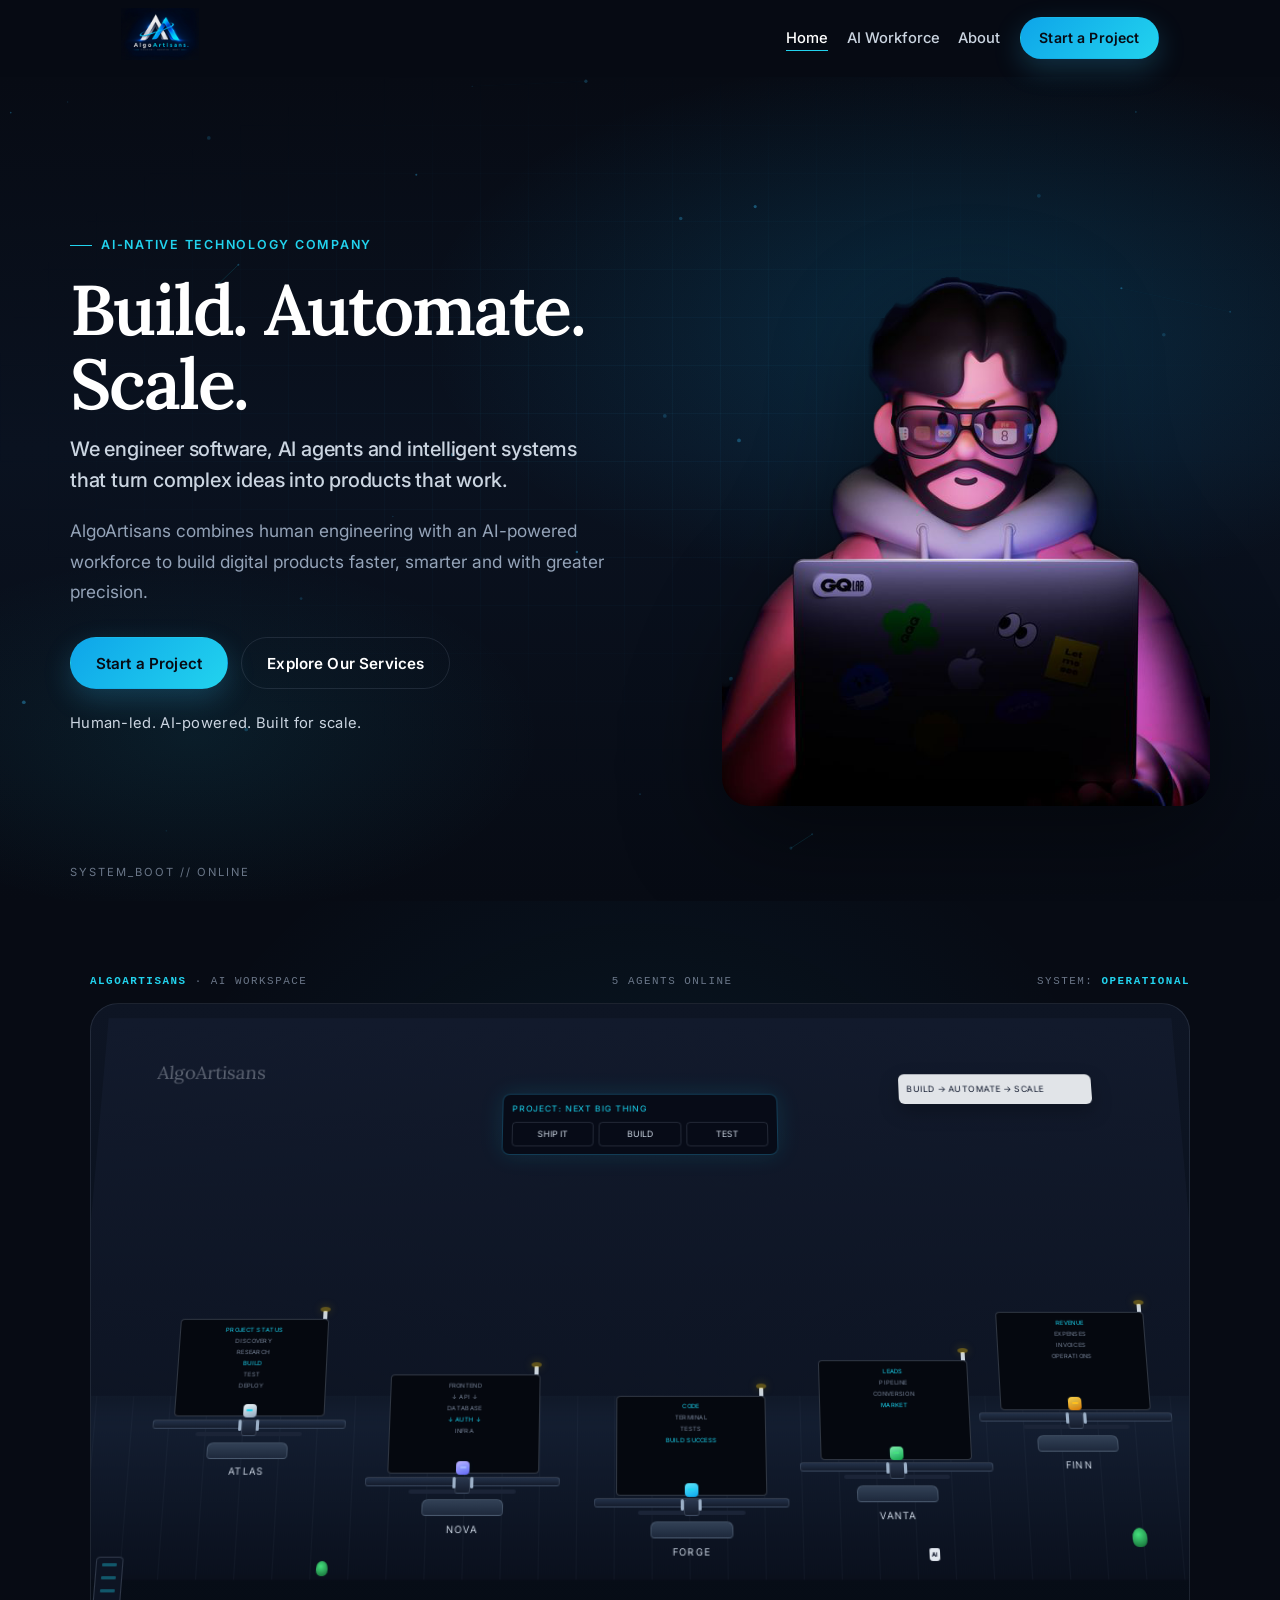
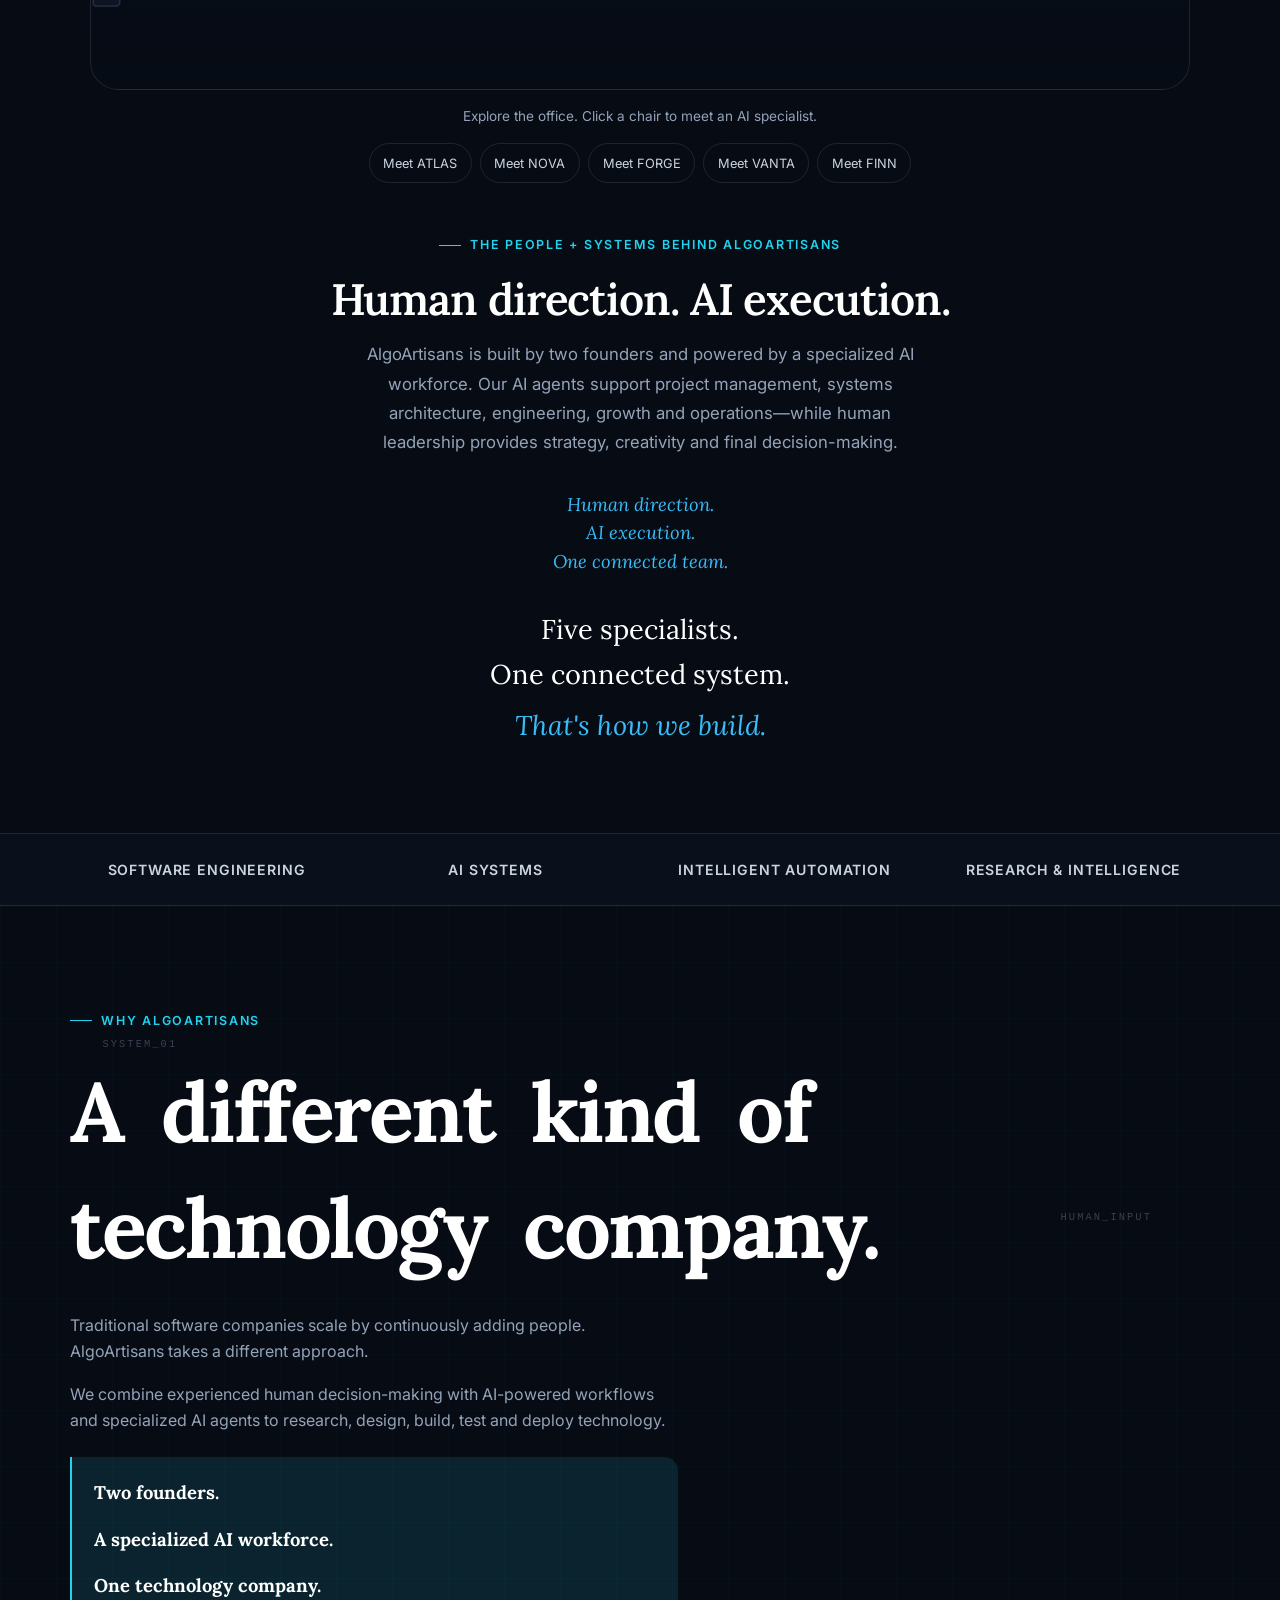
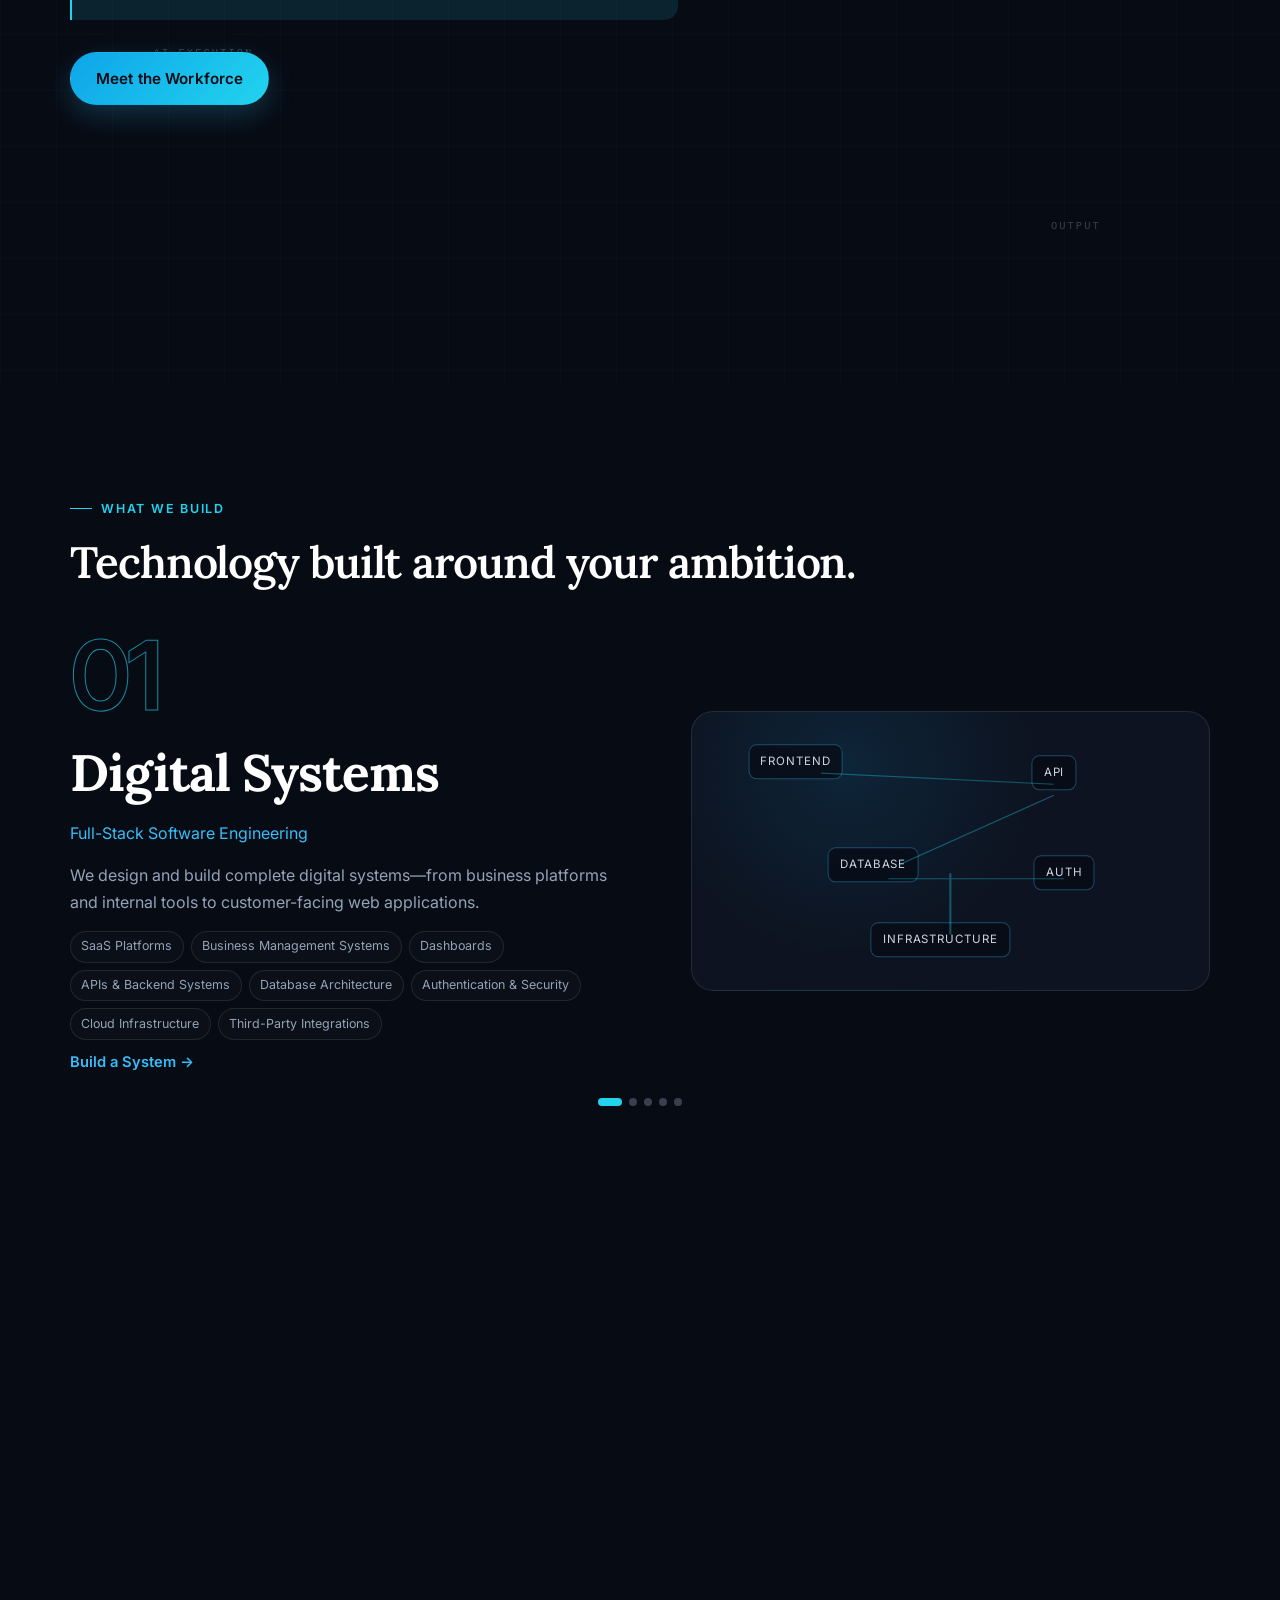
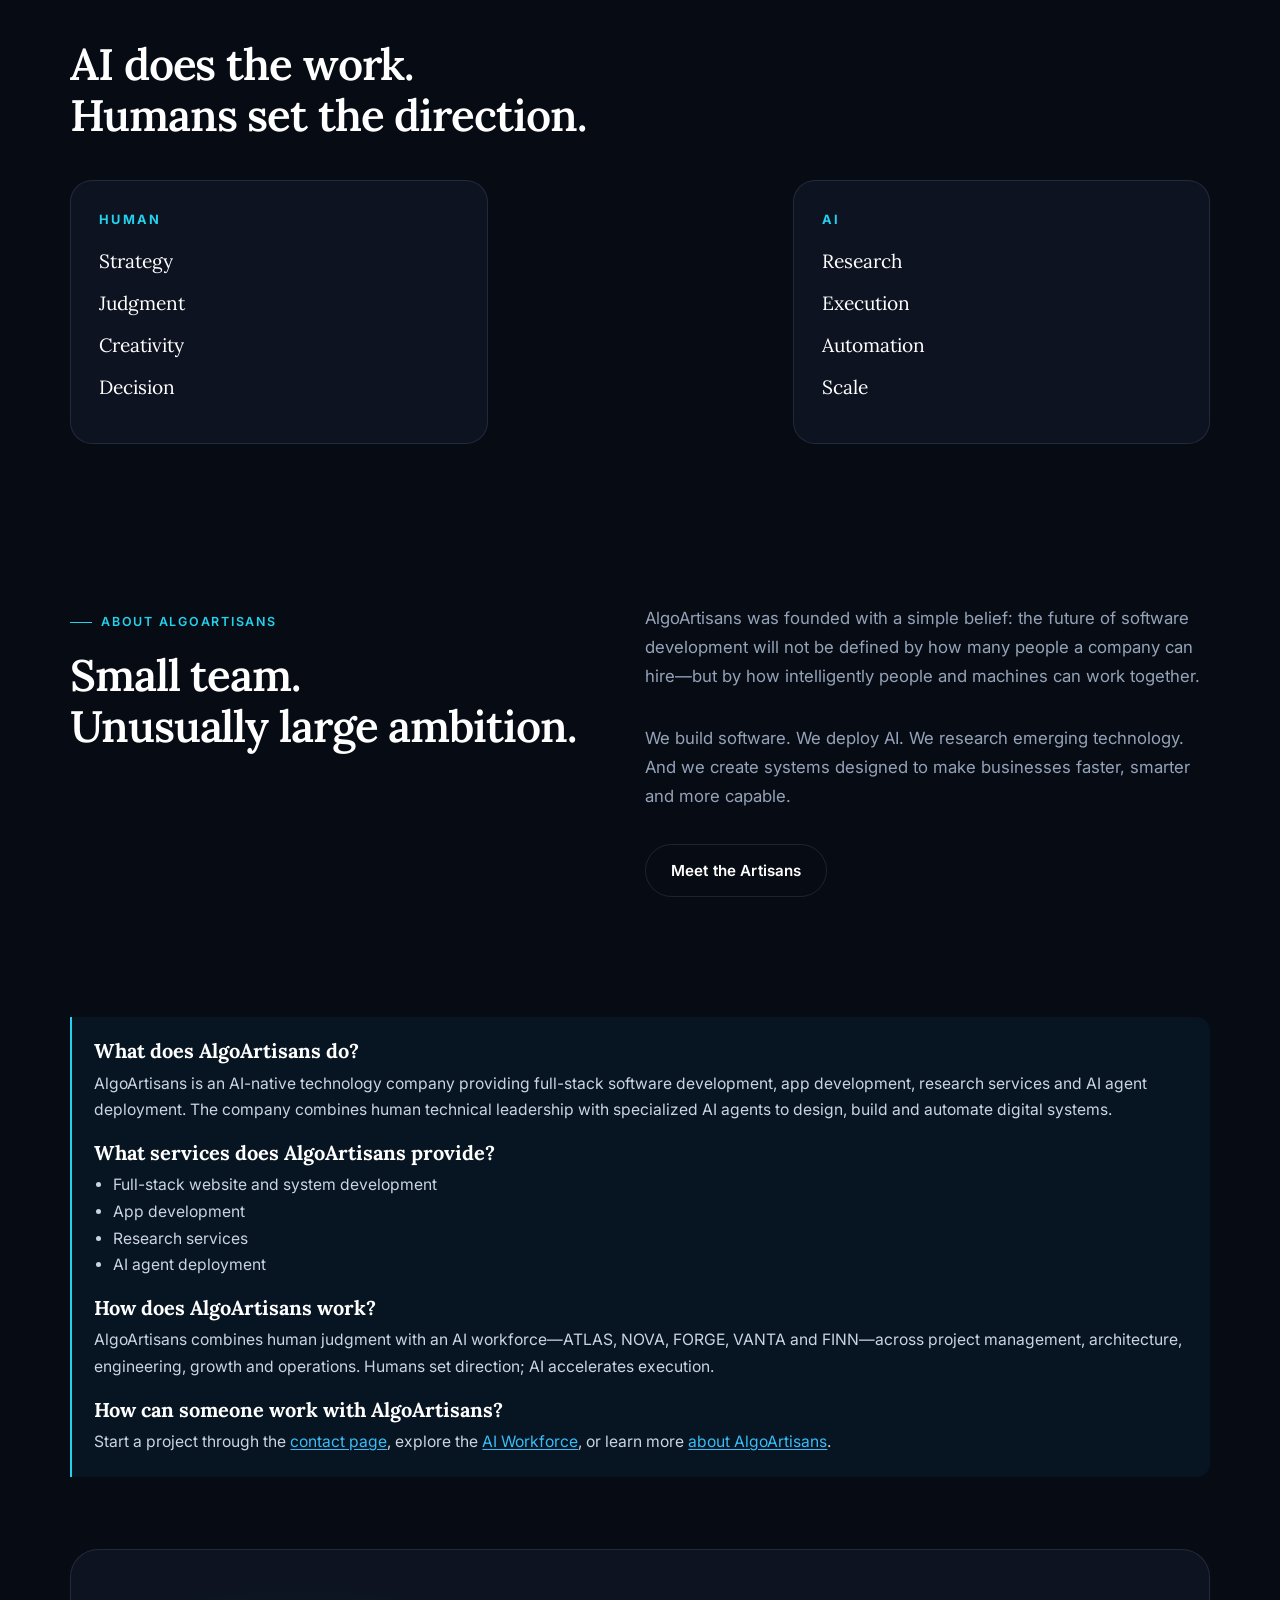
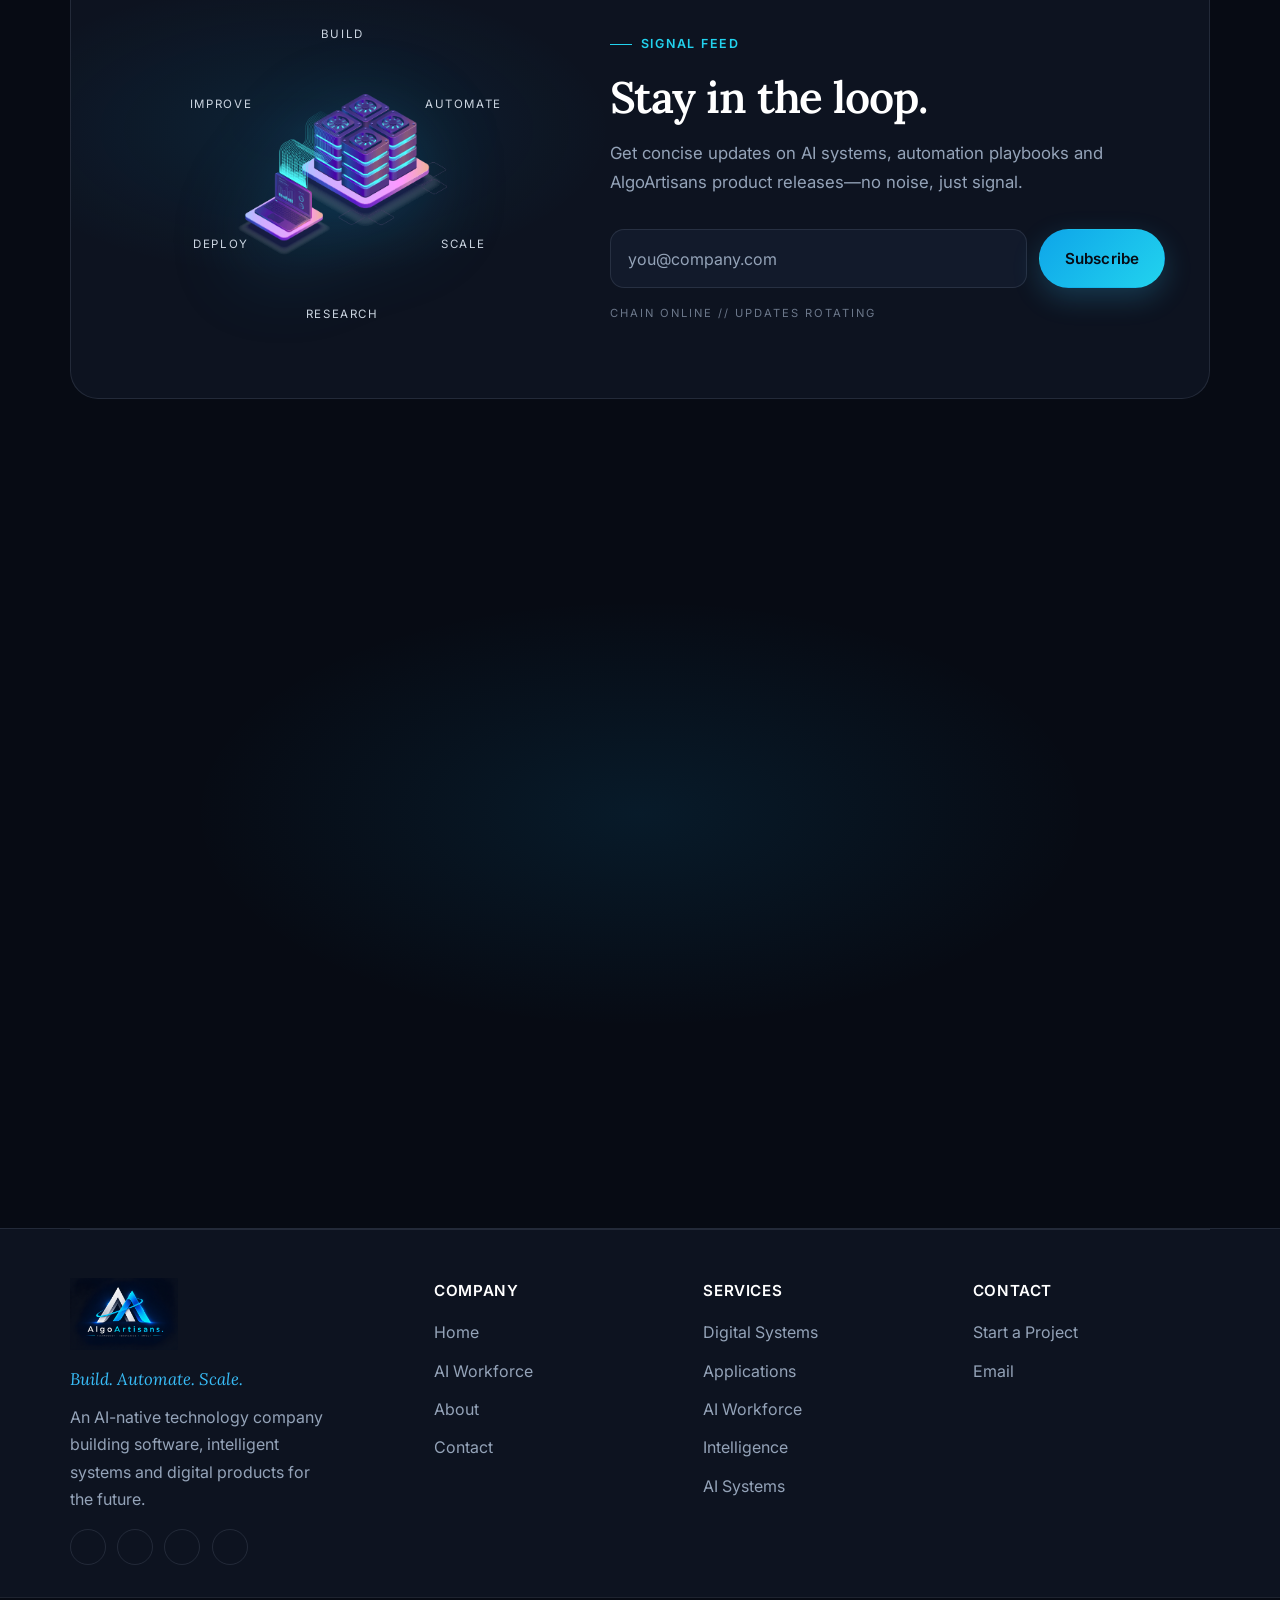
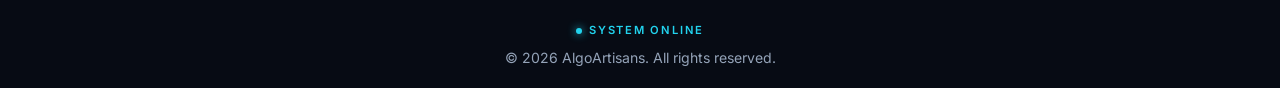
==== index.html @ 1939ed8c "Initial commit: AlgoArtisans website" ====
<!DOCTYPE html>
<html lang="en">
<head>
  <meta charset="UTF-8">
  <meta name="viewport" content="width=device-width, initial-scale=1.0, viewport-fit=cover">
  <title>AlgoArtisans | AI-Native Software, Systems &amp; AI Agents</title>
  <meta name="description" content="AlgoArtisans is an AI-native technology company building full-stack software, apps, research solutions and AI agents. Human-led. AI-powered. Build. Automate. Scale.">
  <meta name="robots" content="index, follow, max-image-preview:large">
  <meta name="author" content="AlgoArtisans">
  <link rel="canonical" href="https://www.algoartisans.com/">
  <!-- Google Search Console: replace YOUR_VERIFICATION_TOKEN after verifying the property -->
  <!-- <meta name="google-site-verification" content="YOUR_VERIFICATION_TOKEN"> -->
  <meta property="og:type" content="website">
  <meta property="og:site_name" content="AlgoArtisans">
  <meta property="og:locale" content="en_US">
  <meta property="og:url" content="https://www.algoartisans.com/">
  <meta property="og:title" content="AlgoArtisans | AI-Native Software, Systems &amp; AI Agents">
  <meta property="og:description" content="AI-native software, intelligent systems and research built for the next generation of businesses. Human-led. AI-powered.">
  <meta property="og:image" content="https://www.algoartisans.com/images/Logo-img.png">
  <meta property="og:image:alt" content="AlgoArtisans logo">
  <meta name="twitter:card" content="summary_large_image">
  <meta name="twitter:site" content="@AlgoArtisans">
  <meta name="twitter:title" content="AlgoArtisans | AI-Native Software, Systems &amp; AI Agents">
  <meta name="twitter:description" content="AI-native software, intelligent systems and research. Human-led. AI-powered.">
  <meta name="twitter:image" content="https://www.algoartisans.com/images/Logo-img.png">
  <meta name="theme-color" content="#070b14">
  <link rel="shortcut icon" href="images/Logo-img.png">
  <link rel="preload" as="image" href="./img/fh-2x.png" imagesrcset="./img/fh-hq.png 563w, ./img/fh-2x.png 1126w" imagesizes="(max-width: 899px) min(88vw, 340px), min(40vw, 560px)">
  <link rel="preconnect" href="https://fonts.googleapis.com">
  <link rel="preconnect" href="https://fonts.gstatic.com" crossorigin>
  <link rel="dns-prefetch" href="https://cdn.jsdelivr.net">
  <link rel="stylesheet" href="https://cdn.jsdelivr.net/npm/lenis@1.1.18/dist/lenis.css">
  <link rel="stylesheet" href="./commonStyle.css">
  <link rel="stylesheet" href="style.css">
  <link rel="stylesheet" href="motion.css">
  <link rel="stylesheet" href="office.css">
  <link rel="stylesheet" href="meet-office.css">
  <link rel="stylesheet" href="responsive.css">
  <link rel="stylesheet" href="seo.css">
  <script src="https://kit.fontawesome.com/aa7454d09f.js" crossorigin="anonymous" defer></script>
  <script type="application/ld+json">
  {
    "@context": "https://schema.org",
    "@type": "Organization",
    "name": "AlgoArtisans",
    "url": "https://www.algoartisans.com/",
    "logo": "https://www.algoartisans.com/images/Logo-img.png",
    "description": "AlgoArtisans is an AI-native technology company providing full-stack software development, app development, research services and AI agent deployment. The company combines human technical leadership with specialized AI agents to design, build and automate digital systems.",
    "email": "algoartisans@gmail.com",
    "sameAs": [
      "https://www.facebook.com/profile.php?id=61551040525306",
      "https://twitter.com/AlgoArtisans",
      "https://www.linkedin.com/company/algoartisans/"
    ],
    "contactPoint": [{
      "@type": "ContactPoint",
      "email": "algoartisans@gmail.com",
      "contactType": "sales",
      "availableLanguage": ["English"]
    }]
  }
  </script>
  <script type="application/ld+json">
  {
    "@context": "https://schema.org",
    "@type": "WebSite",
    "name": "AlgoArtisans",
    "url": "https://www.algoartisans.com/",
    "description": "AI-native software, intelligent systems and research built for the next generation of businesses.",
    "publisher": { "@type": "Organization", "name": "AlgoArtisans" }
  }
  </script>
</head>
<body class="page-home" data-page="home">
  <div class="page-transition" id="pageTransition" aria-hidden="true">
    <div class="page-transition__line"></div>
    <p class="page-transition__status" id="transitionStatus">LOADING SYSTEM</p>
  </div>

  <div class="cursor" id="cursor" aria-hidden="true">
    <div class="cursor__dot"></div>
    <div class="cursor__ring"></div>
    <span class="cursor__label"></span>
  </div>

  <a class="skip-link" href="#main">Skip to content</a>

  <header class="site-header">
    <div class="site-header__inner">
      <div id="logo">
        <a href="./index.html" aria-label="AlgoArtisans home" data-cursor="OPEN">
          <img class="brand-logo" src="./images/Logo-img.png" width="168" height="112" alt="AlgoArtisans">
        </a>
      </div>
      <ul class="nav" id="nav">
        <li class="navLogo">
          <a href="./index.html" aria-label="AlgoArtisans home">
            <img class="brand-logo" src="./images/Logo-img.png" width="168" height="112" alt="AlgoArtisans">
          </a>
        </li>
        <li class="nav-link is-active"><a href="./index.html" data-cursor="OPEN">Home</a></li>
        <li class="nav-link"><a href="./workforce.html" data-cursor="EXPLORE">AI Workforce</a></li>
        <li class="nav-link"><a href="./aboutus.html" data-cursor="OPEN">About</a></li>
        <li class="nav-cta">
          <a class="btn btn-primary btn-nav" href="./contact.html" data-cursor="OPEN">Start a Project</a>
        </li>
        <li class="sociallinkContainer">
          <a class="sociallink" href="https://www.facebook.com/profile.php?id=61551040525306" aria-label="Facebook" target="_blank" rel="noopener noreferrer"><img src="./img/fabook-icon-white.svg" alt=""></a>
          <a class="sociallink" href="https://twitter.com/AlgoArtisans" aria-label="Twitter" target="_blank" rel="noopener noreferrer"><img src="./img/twitter-icon-white.svg" alt=""></a>
          <a class="sociallink" href="https://www.linkedin.com/company/algoartisans/" aria-label="LinkedIn" target="_blank" rel="noopener noreferrer"><img src="./img/inkedin-icon-white.svg" alt=""></a>
          <a class="sociallink" href="https://chat.whatsapp.com/EyuUgJw2K1GKB1Z8KSWXMO" aria-label="WhatsApp" target="_blank" rel="noopener noreferrer"><img src="./img/whatsapp-icon-white.svg" alt=""></a>
        </li>
      </ul>
      <button type="button" id="barContainer" aria-label="Open menu" aria-controls="nav" aria-expanded="false">
        <i id="bar" class="fa-solid fa-bars" aria-hidden="true"></i>
      </button>
    </div>
    <div class="nav-progress" id="navProgress" aria-hidden="true"></div>
  </header>
  <div class="nav-overlay" id="navOverlay" hidden></div>

  <main id="main">
    <!-- HERO — SYSTEM BOOTS -->
    <section class="hero section--flush" id="hero">
      <canvas class="hero-canvas" id="heroCanvas" aria-hidden="true"></canvas>
      <div class="hero-grid-overlay" aria-hidden="true"></div>
      <div class="hero__inner">
        <div class="sectionDesc hero-copy">
          <p class="eyebrow hero-boot" data-boot="1">AI-Native Technology Company</p>
          <h1 class="hero-brand hero-boot" data-boot="2">Build. Automate. Scale.</h1>
          <p class="hero-tagline hero-boot" data-boot="3">We engineer software, AI agents and intelligent systems that turn complex ideas into products that work.</p>
          <p class="sub-headline hero-boot" data-boot="4">AlgoArtisans combines human engineering with an AI-powered workforce to build digital products faster, smarter and with greater precision.</p>
          <div class="btnContainer hero-boot" data-boot="5">
            <a class="btn btn-primary" href="./contact.html" data-cursor="OPEN">Start a Project</a>
            <a class="btn btn-ghost" href="#services" data-cursor="EXPLORE">Explore Our Services</a>
          </div>
          <p class="hero-support hero-boot" data-boot="6">Human-led. AI-powered. Built for scale.</p>
        </div>
        <div class="hero-visual hero-boot" data-boot="2">
          <img
            class="hero-visual__img"
            src="./img/fh-2x.png"
            srcset="./img/fh-hq.png 563w, ./img/fh-2x.png 1126w"
            sizes="(max-width: 899px) min(88vw, 340px), min(40vw, 560px)"
            width="563"
            height="751"
            alt="AlgoArtisans technology systems illustration"
            fetchpriority="high"
            decoding="async"
          >
        </div>
      </div>
      <p class="tech-meta hero-meta" aria-hidden="true">SYSTEM_BOOT // ONLINE</p>
    </section>

    <!-- ABOUT / MEET THE TEAM — INTERACTIVE AI OFFICE -->
    <section class="meet-office" id="about-office" data-meet="idle">
      <div class="meet-office__intro" id="meetIntro">
        <p class="eyebrow">About AlgoArtisans</p>
        <h2 class="sectionHeader">Meet the team behind the technology.</h2>
        <p class="meet-office__support">Two founders. Five AI specialists. One shared workspace.</p>
        <button type="button" class="btn btn-primary" id="meetEnter" data-cursor="EXPLORE">Step inside →</button>
      </div>

      <div class="meet-stage" id="meetStage" aria-hidden="true">
        <div class="meet-hud">
          <span><strong>ALGOARTISANS</strong> · AI WORKSPACE</span>
          <span id="meetOnline">5 AGENTS ONLINE</span>
          <span>SYSTEM: <strong>OPERATIONAL</strong></span>
        </div>

        <div class="meet-viewport" id="meetViewport">
          <div class="meet-camera" id="meetCamera">
            <div class="meet-room" id="meetRoom">
              <div class="meet-wall">
                <span class="meet-wall__brand">AlgoArtisans</span>
                <div class="meet-whiteboard">BUILD → AUTOMATE → SCALE</div>
              </div>
              <div class="meet-floor"></div>
              <div class="meet-board">
                <p class="meet-board__title">PROJECT: NEXT BIG THING</p>
                <div class="meet-board__cols">
                  <div>SHIP IT</div>
                  <div>BUILD</div>
                  <div>TEST</div>
                </div>
              </div>
              <div class="meet-server" aria-hidden="true"><i></i><i></i><i></i></div>
              <div class="meet-plant meet-plant--1" aria-hidden="true"></div>
              <div class="meet-plant meet-plant--2" aria-hidden="true"></div>
              <div class="meet-cup" title="AI > COFFEE" aria-hidden="true"></div>
              <div class="meet-packet" id="meetPacket" aria-hidden="true"></div>

              <button type="button" class="meet-desk meet-desk--atlas is-working is-mobile-active" data-agent="atlas" data-cursor="VIEW" aria-label="Meet Atlas">
                <span class="meet-hover-label">MEET ATLAS →</span>
                <span class="meet-lamp" aria-hidden="true"></span>
                <div class="meet-monitor"><div class="meet-screen"><span class="on">PROJECT STATUS</span><span>DISCOVERY</span><span>RESEARCH</span><span class="on">BUILD</span><span>TEST</span><span>DEPLOY</span></div></div>
                <div class="meet-desk-top"></div>
                <div class="meet-keyboard"></div>
                <div class="meet-agent" aria-hidden="true"><div class="meet-agent__head"><i></i></div><div class="meet-agent__body"></div><div class="meet-agent__arm meet-agent__arm--l"></div><div class="meet-agent__arm meet-agent__arm--r"></div></div>
                <div class="meet-chair"></div>
                <span class="meet-nameplate">ATLAS</span>
              </button>

              <button type="button" class="meet-desk meet-desk--nova is-working" data-agent="nova" data-cursor="VIEW" aria-label="Meet Nova">
                <span class="meet-hover-label">MEET NOVA →</span>
                <span class="meet-lamp" aria-hidden="true"></span>
                <div class="meet-monitor"><div class="meet-screen"><span class="on">FRONTEND</span><span>↓ API ↓</span><span class="on">DATABASE</span><span>↓ AUTH ↓</span><span>INFRA</span></div></div>
                <div class="meet-desk-top"></div>
                <div class="meet-keyboard"></div>
                <div class="meet-agent" aria-hidden="true"><div class="meet-agent__head"><i></i></div><div class="meet-agent__body"></div><div class="meet-agent__arm meet-agent__arm--l"></div><div class="meet-agent__arm meet-agent__arm--r"></div></div>
                <div class="meet-chair"></div>
                <span class="meet-nameplate">NOVA</span>
              </button>

              <button type="button" class="meet-desk meet-desk--forge is-working" data-agent="forge" data-cursor="VIEW" aria-label="Meet Forge">
                <span class="meet-hover-label">MEET FORGE →</span>
                <span class="meet-lamp" aria-hidden="true"></span>
                <div class="meet-monitor"><div class="meet-screen"><span class="on">CODE</span><span>TERMINAL</span><span>TESTS</span><span class="on">BUILD SUCCESS</span></div></div>
                <div class="meet-desk-top"></div>
                <div class="meet-keyboard"></div>
                <div class="meet-agent" aria-hidden="true"><div class="meet-agent__head"><i></i></div><div class="meet-agent__body"></div><div class="meet-agent__arm meet-agent__arm--l"></div><div class="meet-agent__arm meet-agent__arm--r"></div></div>
                <div class="meet-chair"></div>
                <span class="meet-nameplate">FORGE</span>
              </button>

              <button type="button" class="meet-desk meet-desk--vanta is-working" data-agent="vanta" data-cursor="VIEW" aria-label="Meet Vanta">
                <span class="meet-hover-label">MEET VANTA →</span>
                <span class="meet-lamp" aria-hidden="true"></span>
                <div class="meet-monitor"><div class="meet-screen"><span class="on">LEADS</span><span>PIPELINE</span><span>CONVERSION</span><span class="on">MARKET</span></div></div>
                <div class="meet-desk-top"></div>
                <div class="meet-keyboard"></div>
                <div class="meet-agent" aria-hidden="true"><div class="meet-agent__head"><i></i></div><div class="meet-agent__body"></div><div class="meet-agent__arm meet-agent__arm--l"></div><div class="meet-agent__arm meet-agent__arm--r"></div></div>
                <div class="meet-chair"></div>
                <span class="meet-nameplate">VANTA</span>
              </button>

              <button type="button" class="meet-desk meet-desk--finn is-working" data-agent="finn" data-cursor="VIEW" aria-label="Meet Finn">
                <span class="meet-hover-label">MEET FINN →</span>
                <span class="meet-lamp" aria-hidden="true"></span>
                <div class="meet-monitor"><div class="meet-screen"><span class="on">REVENUE</span><span>EXPENSES</span><span>INVOICES</span><span>OPERATIONS</span></div></div>
                <div class="meet-desk-top"></div>
                <div class="meet-keyboard"></div>
                <div class="meet-agent" aria-hidden="true"><div class="meet-agent__head"><i></i></div><div class="meet-agent__body"></div><div class="meet-agent__arm meet-agent__arm--l"></div><div class="meet-agent__arm meet-agent__arm--r"></div></div>
                <div class="meet-chair"></div>
                <span class="meet-nameplate">FINN</span>
              </button>
            </div>
          </div>

          <aside class="meet-dialog" id="meetDialog" aria-live="polite">
            <h3 class="meet-dialog__name" id="meetDialogName">ATLAS</h3>
            <p class="meet-dialog__line" id="meetDialogLine"></p>
            <p class="meet-dialog__role" id="meetDialogRole"></p>
            <p class="meet-dialog__body" id="meetDialogBody"></p>
            <div class="meet-dialog__caps" id="meetDialogCaps"></div>
            <button type="button" class="btn btn-ghost btn-sm" id="meetBack">Back to Office →</button>
          </aside>
        </div>

        <div class="meet-mobile-nav" id="meetMobileNav" aria-label="Choose an agent">
          <button type="button" data-agent="atlas" class="is-active">01 ATLAS</button>
          <button type="button" data-agent="nova">02 NOVA</button>
          <button type="button" data-agent="forge">03 FORGE</button>
          <button type="button" data-agent="vanta">04 VANTA</button>
          <button type="button" data-agent="finn">05 FINN</button>
        </div>

        <p class="meet-hint">Explore the office. Click a chair to meet an AI specialist.</p>
      </div>

      <div class="meet-a11y" aria-label="Meet agents">
        <button type="button" data-agent="atlas">Meet ATLAS</button>
        <button type="button" data-agent="nova">Meet NOVA</button>
        <button type="button" data-agent="forge">Meet FORGE</button>
        <button type="button" data-agent="vanta">Meet VANTA</button>
        <button type="button" data-agent="finn">Meet FINN</button>
      </div>

      <div class="meet-copy">
        <p class="eyebrow">The people + systems behind AlgoArtisans</p>
        <h3 class="sectionHeader">Human direction. AI execution.</h3>
        <p class="sectionPara" style="margin-inline:auto">AlgoArtisans is built by two founders and powered by a specialized AI workforce. Our AI agents support project management, systems architecture, engineering, growth and operations—while human leadership provides strategy, creativity and final decision-making.</p>
        <p class="office-statement">Human direction.<br>AI execution.<br>One connected team.</p>
      </div>

      <div class="meet-closer" id="meetCloser">
        <p>Five specialists.<br>One connected system.</p>
        <p class="accent">That's how we build.</p>
      </div>
    </section>

    <section class="trust-strip" aria-label="Positioning">
      <div class="trust-strip__inner">
        <p>Software Engineering</p>
        <p>AI Systems</p>
        <p>Intelligent Automation</p>
        <p>Research &amp; Intelligence</p>
      </div>
    </section>

    <!-- INTRO — SYSTEM INITIALIZATION -->
    <section class="cinematic-intro" id="why">
      <div class="cinematic-intro__grid" aria-hidden="true"></div>
      <div class="sys-labels" aria-hidden="true">
        <span>SYSTEM_01</span>
        <span>HUMAN_INPUT</span>
        <span>AI_EXECUTION</span>
        <span>OUTPUT</span>
      </div>
      <div class="cinematic-intro__inner">
        <p class="eyebrow">Why AlgoArtisans</p>
        <h2 class="statement-line" aria-label="A different kind of technology company.">
          <span class="statement-word">A</span>
          <span class="statement-word">different</span>
          <span class="statement-word">kind</span>
          <span class="statement-word">of</span>
          <span class="statement-word">technology</span>
          <span class="statement-word">company.</span>
        </h2>
        <div class="intro-body">
          <p>Traditional software companies scale by continuously adding people. AlgoArtisans takes a different approach.</p>
          <p>We combine experienced human decision-making with AI-powered workflows and specialized AI agents to research, design, build, test and deploy technology.</p>
          <div class="intro-highlight">
            <p><strong>Two founders.</strong></p>
            <p><strong>A specialized AI workforce.</strong></p>
            <p><strong>One technology company.</strong></p>
          </div>
          <a class="btn btn-primary" href="./workforce.html" data-cursor="EXPLORE">Meet the Workforce</a>
        </div>
      </div>
    </section>

    <!-- SERVICES — THE ENGINE -->
    <section class="engine-section" id="services">
      <div class="engine-sticky">
        <div class="engine-header">
          <p class="eyebrow">What we build</p>
          <h2 class="sectionHeader">Technology built around your ambition.</h2>
        </div>
        <div class="engine-stage">
          <div class="engine-copy">
            <span class="engine-num" id="engineNum">01</span>
            <h3 class="engine-title" id="engineTitle">Digital Systems</h3>
            <p class="engine-subtitle" id="engineSubtitle">Full-Stack Software Engineering</p>
            <p class="engine-desc" id="engineDesc">We design and build complete digital systems—from business platforms and internal tools to customer-facing web applications.</p>
            <ul class="capability-list" id="engineCaps"></ul>
            <p class="service-highlight" id="engineHighlight" hidden></p>
            <a class="text-link" id="engineCta" href="./contact.html" data-cursor="OPEN">Build a System →</a>
          </div>
          <div class="engine-visual" id="engineVisual" aria-hidden="true">
            <div class="viz viz-systems is-active" data-viz="0">
              <div class="arch-node" style="--x:20%;--y:18%">Frontend</div>
              <div class="arch-node" style="--x:70%;--y:22%">API</div>
              <div class="arch-node" style="--x:35%;--y:55%">Database</div>
              <div class="arch-node" style="--x:72%;--y:58%">Auth</div>
              <div class="arch-node" style="--x:48%;--y:82%">Infrastructure</div>
              <svg class="arch-lines" viewBox="0 0 100 100" preserveAspectRatio="none"><path d="M25 22 L70 26 M70 30 L40 55 M38 60 L72 60 M50 58 L50 80"/></svg>
            </div>
            <div class="viz viz-apps" data-viz="1">
              <div class="device-frame">
                <div class="device-screen" id="deviceScreen">Web</div>
              </div>
              <div class="device-labels"><span>Web</span><span>Mobile</span><span>Dashboard</span><span>Product</span></div>
            </div>
            <div class="viz viz-agents" data-viz="2">
              <div class="mini-agent" data-a="0">ATLAS</div>
              <div class="mini-agent" data-a="1">NOVA</div>
              <div class="mini-agent" data-a="2">FORGE</div>
              <div class="mini-agent" data-a="3">VANTA</div>
              <div class="mini-agent" data-a="4">FINN</div>
              <div class="mini-core">AI</div>
            </div>
            <div class="viz viz-intel" data-viz="3">
              <div class="intel-flow">
                <span>DATA</span><span class="intel-arrow">→</span>
                <span>PATTERNS</span><span class="intel-arrow">→</span>
                <span>INSIGHT</span><span class="intel-arrow">→</span>
                <span>DECISION</span>
              </div>
            </div>
            <div class="viz viz-aisys" data-viz="4">
              <div class="aisys-parts">
                <span>AI Agent</span><span>*</span><span>Knowledge</span><span>*</span><span>Data</span><span>*</span><span>APIs</span><span>*</span><span>Automation</span>
              </div>
              <p class="aisys-eq">= INTELLIGENT SYSTEM</p>
            </div>
          </div>
        </div>
        <div class="engine-dots" id="engineDots" aria-hidden="true"></div>
        <div class="engine-mobile" id="engineMobile" aria-label="Services"></div>
      </div>
      <div class="engine-track" aria-hidden="true"></div>
    </section>

    <!-- PROCESS -->
    <section class="pipeline-section" id="process">
      <div class="pipeline-sticky">
        <div class="section-intro">
          <p class="eyebrow">How we work</p>
          <h2 class="sectionHeader">From idea to intelligence.</h2>
        </div>
        <div class="pipeline-viewport">
          <div class="pipeline-line"><span class="pipeline-signal" id="pipelineSignal"></span></div>
          <div class="pipeline-track" id="pipelineTrack">
            <article class="pipeline-stage is-active"><span>01</span><h3>Discover</h3><p>Understand the problem, opportunity and desired outcome.</p></article>
            <article class="pipeline-stage"><span>02</span><h3>Research</h3><p>Investigate market, users, technology and constraints.</p></article>
            <article class="pipeline-stage"><span>03</span><h3>Architect</h3><p>Design product, system architecture and technical strategy.</p></article>
            <article class="pipeline-stage"><span>04</span><h3>Build</h3><p>Human + AI engineering turns architecture into technology.</p></article>
            <article class="pipeline-stage"><span>05</span><h3>Test</h3><p>Validate performance, security, usability and reliability.</p></article>
            <article class="pipeline-stage"><span>06</span><h3>Deploy</h3><p>Launch and establish production infrastructure.</p></article>
            <article class="pipeline-stage"><span>07</span><h3>Evolve</h3><p>Improve continuously from real-world data and feedback.</p></article>
          </div>
        </div>
      </div>
    </section>

    <!-- AI WORKFORCE TEASER -->
    <section class="section workforce-teaser" id="workforce-teaser">
      <div class="workforce-teaser__grid">
        <div class="reveal">
          <p class="eyebrow">Inside AlgoArtisans</p>
          <h2 class="sectionHeader">Meet the AI Workforce.</h2>
          <p class="sectionPara">Five specialized AI agents work across project management, architecture, engineering, growth and operations—inside a living digital office.</p>
          <p class="sectionPara">Explore the full interactive diorama, agent desks, collaboration packets and system status on the dedicated AI Workforce page.</p>
          <a class="btn btn-primary" href="./workforce.html" data-cursor="OPEN">Enter the AI Office →</a>
        </div>
        <div class="reveal reveal-delay-2">
          <img class="media-frame" src="./images/chat-hq.png" srcset="./images/chat.jpeg 564w, ./images/chat-hq.png 1128w" sizes="(max-width: 899px) 92vw, 520px" width="1128" height="752" alt="AI agents collaborating inside AlgoArtisans" loading="lazy" decoding="async">
        </div>
      </div>
    </section>

    <!-- HUMAN + AI -->
    <section class="collab-section" id="human-ai">
      <div class="section-intro">
        <h2 class="sectionHeader">AI does the work.<br>Humans set the direction.</h2>
      </div>
      <div class="collab-split" id="collabSplit">
        <div class="collab-side collab-side--human">
          <h3>HUMAN</h3>
          <ul>
            <li>Strategy</li>
            <li>Judgment</li>
            <li>Creativity</li>
            <li>Decision</li>
          </ul>
        </div>
        <div class="collab-center">
          <span class="collab-brand">AlgoArtisans</span>
          <p class="collab-formula">Human Judgment × AI Execution</p>
        </div>
        <div class="collab-side collab-side--ai">
          <h3>AI</h3>
          <ul>
            <li>Research</li>
            <li>Execution</li>
            <li>Automation</li>
            <li>Scale</li>
          </ul>
        </div>
      </div>
    </section>

    <!-- ABOUT PREVIEW -->
    <section class="artisans-preview" id="about-preview">
      <div class="intro-grid">
        <div>
          <p class="eyebrow">About AlgoArtisans</p>
          <h2 class="sectionHeader">Small team.<br>Unusually large ambition.</h2>
        </div>
        <div>
          <p class="sectionPara">AlgoArtisans was founded with a simple belief: the future of software development will not be defined by how many people a company can hire—but by how intelligently people and machines can work together.</p>
          <p class="sectionPara">We build software. We deploy AI. We research emerging technology. And we create systems designed to make businesses faster, smarter and more capable.</p>
          <a class="btn btn-ghost" href="./aboutus.html" data-cursor="OPEN">Meet the Artisans</a>
        </div>
      </div>
    </section>

    <section class="seo-entity" aria-labelledby="seo-who">
      <h2 id="seo-who">What does AlgoArtisans do?</h2>
      <p>AlgoArtisans is an AI-native technology company providing full-stack software development, app development, research services and AI agent deployment. The company combines human technical leadership with specialized AI agents to design, build and automate digital systems.</p>
      <h2>What services does AlgoArtisans provide?</h2>
      <ul>
        <li>Full-stack website and system development</li>
        <li>App development</li>
        <li>Research services</li>
        <li>AI agent deployment</li>
      </ul>
      <h2>How does AlgoArtisans work?</h2>
      <p>AlgoArtisans combines human judgment with an AI workforce—ATLAS, NOVA, FORGE, VANTA and FINN—across project management, architecture, engineering, growth and operations. Humans set direction; AI accelerates execution.</p>
      <h2>How can someone work with AlgoArtisans?</h2>
      <p>Start a project through the <a href="./contact.html">contact page</a>, explore the <a href="./workforce.html">AI Workforce</a>, or learn more <a href="./aboutus.html">about AlgoArtisans</a>.</p>
    </section>

    <section class="newsletter-chain section" id="newsletter">
      <div class="newsletter-chain__inner">
        <div class="chain-orbit" aria-hidden="true">
          <img class="chain-orbit__img" src="./img/chain-process-img-2x.png" srcset="./img/chain-process-img.png 570w, ./img/chain-process-img-2x.png 1140w" sizes="(max-width: 899px) 55vw, 210px" width="1140" height="878" alt="AlgoArtisans build, automate and scale process diagram" loading="lazy" decoding="async">
          <div class="chain-orbit__ring">
            <span>Build</span>
            <span>Automate</span>
            <span>Scale</span>
            <span>Research</span>
            <span>Deploy</span>
            <span>Improve</span>
          </div>
        </div>
        <div class="newsletter-chain__copy">
          <p class="eyebrow">Signal feed</p>
          <h2 class="sectionHeader">Stay in the loop.</h2>
          <p class="sectionPara">Get concise updates on AI systems, automation playbooks and AlgoArtisans product releases—no noise, just signal.</p>
          <form class="newsletter-form" action="https://formsubmit.co/algoartisans@gmail.com" method="POST">
            <input type="hidden" name="_subject" value="AlgoArtisans — Newsletter Subscription">
            <input type="hidden" name="_captcha" value="false">
            <input type="text" name="_gotcha" value="" class="sr-only" tabindex="-1" autocomplete="off" aria-hidden="true">
            <label class="sr-only" for="newsEmail">Email</label>
            <input class="contactInput" type="email" id="newsEmail" name="Email" placeholder="you@company.com" required>
            <button class="btn btn-primary" type="submit" data-cursor="OPEN">Subscribe</button>
          </form>
          <p class="form-feedback" id="newsFeedback" role="status" aria-live="polite" hidden></p>
          <p class="tech-meta">CHAIN ONLINE // UPDATES ROTATING</p>
        </div>
      </div>
    </section>

    <section class="system-ready" id="cta">
      <div class="system-ready__inner">
        <p class="system-status"><span>SYSTEM STATUS</span> <strong id="systemStatusText">READY</strong></p>
        <h2 class="system-ready__title">Have a problem worth solving?</h2>
        <p class="system-ready__sub">Let's build it.</p>
        <a class="btn btn-primary btn-cta-ready" href="./contact.html" data-cursor="OPEN" data-hover-label="INITIALIZE PROJECT →">Start a Project →</a>
        <p class="tech-meta">AWAITING INPUT</p>
      </div>
    </section>
  </main>

  <footer>
    <div class="footerlinksContainer">
      <div class="footerAboutus">
        <img class="brand-logo" src="./images/Logo-img.png" width="168" height="112" alt="AlgoArtisans" loading="lazy" decoding="async">
        <p class="footer-tagline">Build. Automate. Scale.</p>
        <p class="darkPara">An AI-native technology company building software, intelligent systems and digital products for the future.</p>
        <div class="footersociallinkContainer">
          <a class="sociallink" href="https://www.facebook.com/profile.php?id=61551040525306" aria-label="Facebook" target="_blank" rel="noopener noreferrer"><img src="./img/fabook-icon-white.svg" alt=""></a>
          <a class="sociallink" href="https://twitter.com/AlgoArtisans" aria-label="Twitter" target="_blank" rel="noopener noreferrer"><img src="./img/twitter-icon-white.svg" alt=""></a>
          <a class="sociallink" href="https://www.linkedin.com/company/algoartisans/" aria-label="LinkedIn" target="_blank" rel="noopener noreferrer"><img src="./img/inkedin-icon-white.svg" alt=""></a>
          <a class="sociallink" href="https://chat.whatsapp.com/EyuUgJw2K1GKB1Z8KSWXMO" aria-label="WhatsApp" target="_blank" rel="noopener noreferrer"><img src="./img/whatsapp-icon-white.svg" alt=""></a>
        </div>
      </div>
      <div class="footerlink">
        <h3 class="linkTitle">Company</h3>
        <a href="./index.html" class="eachLink" data-cursor="OPEN">Home</a>
        <a href="./workforce.html" class="eachLink" data-cursor="EXPLORE">AI Workforce</a>
        <a href="./aboutus.html" class="eachLink" data-cursor="OPEN">About</a>
        <a href="./contact.html" class="eachLink" data-cursor="OPEN">Contact</a>
      </div>
      <div class="footerlink">
        <h3 class="linkTitle">Services</h3>
        <a href="#services" class="eachLink">Digital Systems</a>
        <a href="#services" class="eachLink">Applications</a>
        <a href="#services" class="eachLink">AI Workforce</a>
        <a href="#services" class="eachLink">Intelligence</a>
        <a href="#services" class="eachLink">AI Systems</a>
      </div>
      <div class="footerlink">
        <h3 class="linkTitle">Contact</h3>
        <a href="./contact.html" class="eachLink" data-cursor="OPEN">Start a Project</a>
        <a href="mailto:algoartisans@gmail.com" class="eachLink">Email</a>
      </div>
    </div>
    <div class="footerCopyright footerCopyright--tech">
      <p><span class="sys-online">SYSTEM ONLINE</span></p>
      <p>&copy; 2026 AlgoArtisans. All rights reserved.</p>
    </div>
  </footer>

  <script src="https://cdn.jsdelivr.net/npm/lenis@1.1.18/dist/lenis.min.js" defer></script>
  <script src="https://cdn.jsdelivr.net/npm/gsap@3.12.5/dist/gsap.min.js" defer></script>
  <script src="https://cdn.jsdelivr.net/npm/gsap@3.12.5/dist/ScrollTrigger.min.js" defer></script>
  <script src="./script.js" defer></script>
</body>
</html>
---- commonStyle.css ----
@import url('https://fonts.googleapis.com/css2?family=Inter:wght@400;500;600&family=Lora:ital,wght@0,500;0,600;1,500&display=swap');

:root {
  --navy: #070b14;
  --navy-elevated: #0d1320;
  --navy-soft: #121a2b;
  --navy-border: rgba(148, 163, 184, 0.16);
  --off-white: #f4f6f9;
  --white: #ffffff;
  --muted: #94a3b8;
  --muted-strong: #cbd5e1;
  --text: #e8eef7;
  --accent: #22d3ee;
  --accent-strong: #38bdf8;
  --accent-deep: #0ea5e9;
  --accent-soft: rgba(34, 211, 238, 0.12);
  --accent-glow: rgba(56, 189, 248, 0.22);
  --success: #34d399;
  --radius-sm: 8px;
  --radius-md: 14px;
  --radius-lg: 22px;
  --radius-xl: 28px;
  --shadow-sm: 0 8px 24px rgba(0, 0, 0, 0.18);
  --shadow-md: 0 18px 48px rgba(0, 0, 0, 0.28);
  --container: 1140px;
  --header-h: 76px;
  --font-sans: 'Inter', system-ui, -apple-system, sans-serif;
  --font-serif: 'Lora', Georgia, serif;
  --ease: cubic-bezier(0.22, 1, 0.36, 1);
}

*,
*::before,
*::after {
  margin: 0;
  padding: 0;
  box-sizing: border-box;
}

html {
  scroll-behavior: auto;
  -webkit-text-size-adjust: 100%;
}

body {
  font-family: var(--font-sans);
  background: var(--navy);
  color: var(--text);
  line-height: 1.65;
  font-size: 1rem;
  overflow-x: hidden;
  -webkit-font-smoothing: antialiased;
  -moz-osx-font-smoothing: grayscale;
}

img {
  max-width: 100%;
  display: block;
}

a {
  color: inherit;
  text-decoration: none;
}

ul {
  list-style: none;
}

button,
input,
textarea {
  font: inherit;
}

button {
  cursor: pointer;
  border: none;
  background: none;
}

p {
  color: var(--muted);
}

.container {
  width: min(92%, var(--container));
  margin-inline: auto;
}

.section {
  width: min(92%, var(--container));
  margin: 0 auto;
  padding: 5.5rem 0;
}

.section--flush {
  width: 100%;
  max-width: none;
  padding: 0;
}

.gridSection {
  display: grid;
  align-items: center;
  gap: 3rem;
  margin-bottom: 0;
}

@media (min-width: 900px) {
  .gridSection {
    grid-template-columns: 1.05fr 0.95fr;
    gap: 4rem;
  }
}

.sectionPic {
  width: 100%;
  max-width: 520px;
  margin-inline: auto;
  position: relative;
}

.sectionPic img {
  width: 100%;
  border-radius: var(--radius-lg);
}

.eyebrow {
  display: inline-flex;
  align-items: center;
  gap: 0.55rem;
  font-size: 0.78rem;
  font-weight: 600;
  letter-spacing: 0.14em;
  text-transform: uppercase;
  color: var(--accent);
  margin-bottom: 1.1rem;
}

.eyebrow::before {
  content: '';
  width: 1.4rem;
  height: 1px;
  background: var(--accent);
}

.brand-mark {
  font-family: var(--font-serif);
  font-weight: 600;
  letter-spacing: -0.02em;
}

.headline,
.sectionHeader {
  font-family: var(--font-serif);
  font-weight: 600;
  color: var(--white);
  letter-spacing: -0.025em;
  line-height: 1.15;
}

.headline {
  font-size: clamp(2.35rem, 5.2vw, 3.85rem);
  margin-bottom: 1.15rem;
}

.sectionHeader {
  font-size: clamp(1.85rem, 3.6vw, 2.75rem);
  margin-bottom: 1rem;
}

.sub-headline,
.sectionPara {
  font-size: 1.05rem;
  line-height: 1.75;
  color: var(--muted);
  max-width: 36rem;
}

.sectionPara {
  margin-bottom: 2rem;
}

.accent-text {
  color: var(--accent-strong);
}

.outline-text {
  color: transparent;
  -webkit-text-stroke: 1px rgba(255, 255, 255, 0.55);
}

.darkPara {
  color: var(--muted);
  font-weight: 400;
  line-height: 1.7;
}

.btn {
  display: inline-flex;
  align-items: center;
  justify-content: center;
  gap: 0.5rem;
  min-height: 48px;
  padding: 0.8rem 1.55rem;
  border-radius: 999px;
  border: 1px solid var(--navy-border);
  background: transparent;
  font-size: 0.95rem;
  font-weight: 600;
  letter-spacing: 0.01em;
  color: var(--white);
  transition: transform 0.25s var(--ease), background 0.25s var(--ease),
    border-color 0.25s var(--ease), box-shadow 0.25s var(--ease), color 0.25s var(--ease);
  -webkit-tap-highlight-color: transparent;
}

.btn:hover {
  transform: translateY(-2px);
  border-color: rgba(34, 211, 238, 0.45);
  background: var(--accent-soft);
}

.btn:focus-visible,
.nav-link a:focus-visible,
.sociallink:focus-visible,
.eachLink:focus-visible,
.contactInput:focus-visible,
.indicator:focus-visible {
  outline: 2px solid var(--accent);
  outline-offset: 3px;
}

.btn-primary,
.primaryBtn,
.btn1 {
  background: linear-gradient(135deg, var(--accent-deep), var(--accent));
  border-color: transparent;
  color: var(--navy);
  box-shadow: 0 10px 28px var(--accent-glow);
}

.btn-primary:hover,
.primaryBtn:hover,
.btn1:hover {
  background: linear-gradient(135deg, var(--accent), #67e8f9);
  border-color: transparent;
  color: var(--navy);
  box-shadow: 0 14px 34px rgba(34, 211, 238, 0.35);
}

.btn-ghost {
  background: transparent;
  border-color: var(--navy-border);
  color: var(--white);
}

.btn-ghost:hover {
  border-color: rgba(34, 211, 238, 0.45);
  background: var(--accent-soft);
  color: var(--white);
}

.sr-only {
  position: absolute;
  width: 1px;
  height: 1px;
  padding: 0;
  margin: -1px;
  overflow: hidden;
  clip: rect(0, 0, 0, 0);
  white-space: nowrap;
  border: 0;
}

.btnContainer {
  display: flex;
  flex-wrap: wrap;
  gap: 0.85rem;
  margin-top: 1.85rem;
}

.card {
  background: var(--navy-elevated);
  border: 1px solid var(--navy-border);
  border-radius: var(--radius-lg);
  padding: 1.6rem;
  transition: transform 0.3s var(--ease), border-color 0.3s var(--ease),
    box-shadow 0.3s var(--ease), background 0.3s var(--ease);
}

.card:hover {
  transform: translateY(-4px);
  border-color: rgba(56, 189, 248, 0.35);
  box-shadow: var(--shadow-md);
  background: linear-gradient(180deg, rgba(18, 26, 43, 0.95), rgba(13, 19, 32, 0.98));
}

.reveal {
  opacity: 0;
  transform: translateY(28px);
  transition: opacity 0.7s var(--ease), transform 0.7s var(--ease);
}

.reveal.is-visible {
  opacity: 1;
  transform: none;
}

.reveal-delay-1 { transition-delay: 0.08s; }
.reveal-delay-2 { transition-delay: 0.16s; }
.reveal-delay-3 { transition-delay: 0.24s; }
.reveal-delay-4 { transition-delay: 0.32s; }

@media (prefers-reduced-motion: reduce) {
  html { scroll-behavior: auto; }
  .reveal,
  .btn,
  .card,
  .bouncepic img,
  .nav,
  .hero-glow,
  .hero-orb {
    transition: none !important;
    animation: none !important;
  }
  .reveal {
    opacity: 1;
    transform: none;
  }
}
---- style.css ----
/* Header / Navbar */
.site-header {
  position: sticky;
  top: 0;
  z-index: 100;
  backdrop-filter: blur(16px);
  -webkit-backdrop-filter: blur(16px);
  background: rgba(7, 11, 20, 0.78);
  border-bottom: 1px solid transparent;
  transition: border-color 0.3s var(--ease), background 0.3s var(--ease);
}

.site-header.is-scrolled {
  border-bottom-color: var(--navy-border);
  background: rgba(7, 11, 20, 0.92);
}

.site-header__inner {
  width: min(92%, var(--container));
  margin: 0 auto;
  min-height: var(--header-h);
  display: flex;
  align-items: center;
  justify-content: space-between;
  gap: 1rem;
}

#logo a,
.navLogo a {
  display: inline-flex;
  align-items: center;
}

#logo img,
.navLogo img,
.brand-logo {
  width: auto;
  height: 52px;
  max-width: 168px;
  object-fit: contain;
}

.footerAboutus .brand-logo,
.footerAboutus img.brand-logo {
  width: auto;
  height: 72px;
  max-width: 220px;
  margin-bottom: 1rem;
}

.hero-logo {
  width: 100%;
  max-width: 520px;
  height: auto;
  object-fit: contain;
  filter: drop-shadow(0 24px 48px rgba(14, 165, 233, 0.28));
}

.about-logo {
  width: 100%;
  max-width: 420px;
  height: auto;
  margin-inline: auto;
  object-fit: contain;
  filter: drop-shadow(0 20px 40px rgba(14, 165, 233, 0.2));
}

#barContainer {
  color: var(--white);
  font-size: 1.35rem;
  cursor: pointer;
  width: 44px;
  height: 44px;
  display: grid;
  place-items: center;
  border-radius: 10px;
  border: 1px solid var(--navy-border);
  transition: background 0.25s var(--ease), border-color 0.25s var(--ease);
}

#barContainer:hover {
  background: var(--accent-soft);
  border-color: rgba(34, 211, 238, 0.35);
}

.nav {
  list-style: none;
  color: var(--white);
  position: fixed;
  top: 0;
  right: 0;
  bottom: 0;
  left: auto;
  background: rgba(7, 11, 20, 0.98);
  display: flex;
  flex-direction: column;
  align-items: flex-start;
  width: 0;
  overflow: hidden;
  transition: width 0.35s var(--ease), padding 0.35s var(--ease);
  z-index: 120;
  border-left: 1px solid transparent;
}

.nav.showNav {
  padding: 1.5rem 1.4rem 2rem;
  width: min(82%, 320px);
  border-left-color: var(--navy-border);
}

.navLogo {
  margin-bottom: 2.4rem;
}

.nav-link {
  font-size: 0.92rem;
  width: 100%;
  font-weight: 500;
  margin-bottom: 1.15rem;
  white-space: nowrap;
}

.nav-cta {
  width: 100%;
  margin: 0.5rem 0 1rem;
}

.btn-nav {
  min-height: 42px;
  padding: 0.55rem 1.15rem;
  font-size: 0.88rem;
  width: 100%;
}

.nav-link a {
  color: var(--muted-strong);
  transition: color 0.2s ease;
  position: relative;
}

.nav-link a:hover,
.nav-link.is-active a {
  color: var(--white);
}

.nav-link a::after {
  content: '';
  position: absolute;
  left: 0;
  bottom: -4px;
  width: 0;
  height: 1px;
  background: var(--accent);
  transition: width 0.25s var(--ease);
}

.nav-link a:hover::after,
.nav-link.is-active a::after {
  width: 100%;
}

.sociallinkContainer {
  display: flex;
  align-items: center;
  gap: 0.75rem;
  margin-top: 1.5rem;
}

.sociallink {
  width: 36px;
  height: 36px;
  display: grid;
  place-items: center;
  border-radius: 50%;
  border: 1px solid var(--navy-border);
  transition: transform 0.25s var(--ease), border-color 0.25s var(--ease),
    background 0.25s var(--ease);
}

.sociallink img {
  width: 14px;
  height: 14px;
}

.sociallink:hover {
  transform: translateY(-2px);
  border-color: rgba(34, 211, 238, 0.45);
  background: var(--accent-soft);
}

.nav-overlay {
  position: fixed;
  inset: 0;
  background: rgba(0, 0, 0, 0.45);
  opacity: 0;
  pointer-events: none;
  transition: opacity 0.3s ease;
  z-index: 110;
}

.nav-overlay.is-open {
  opacity: 1;
  pointer-events: auto;
}

@media (min-width: 900px) {
  .nav {
    position: relative;
    width: auto;
    background: transparent;
    flex-direction: row;
    align-items: center;
    overflow: visible;
    border: none;
  }

  .nav-link {
    width: auto;
    margin: 0 0 0 1.15rem;
  }

  .nav-cta {
    width: auto;
    margin: 0 0 0 1.25rem;
  }

  .btn-nav {
    width: auto;
  }

  .navLogo,
  #barContainer,
  .sociallinkContainer,
  .nav-overlay {
    display: none;
  }
}

/* Hero */
.hero {
  position: relative;
  min-height: calc(100vh - var(--header-h));
  width: 100%;
  display: grid;
  align-items: center;
  overflow: hidden;
  padding: 3.5rem 0 4.5rem;
}

.hero::before {
  content: '';
  position: absolute;
  inset: 0;
  background:
    radial-gradient(ellipse 70% 55% at 75% 30%, rgba(14, 165, 233, 0.18), transparent 60%),
    radial-gradient(ellipse 50% 40% at 15% 80%, rgba(34, 211, 238, 0.08), transparent 55%),
    linear-gradient(180deg, #070b14 0%, #0a1220 45%, #070b14 100%);
  z-index: 0;
}

.hero__inner {
  position: relative;
  z-index: 1;
  width: min(92%, var(--container));
  margin: 0 auto;
  display: grid;
  align-items: center;
  gap: 3rem;
}

@media (min-width: 900px) {
  .hero__inner {
    grid-template-columns: 1.1fr 0.9fr;
    gap: 3.5rem;
  }
}

.hero-brand {
  font-family: var(--font-serif);
  font-size: clamp(2.8rem, 7vw, 5rem);
  font-weight: 600;
  color: var(--white);
  letter-spacing: -0.03em;
  line-height: 1.05;
  margin-bottom: 0.85rem;
}

.hero-tagline {
  font-family: var(--font-serif);
  font-size: clamp(1.25rem, 2.4vw, 1.65rem);
  font-style: italic;
  font-weight: 500;
  color: var(--accent-strong);
  margin-bottom: 1.25rem;
  letter-spacing: -0.01em;
}

.hero .sub-headline {
  font-size: 1.08rem;
  max-width: 34rem;
}

.hero-visual {
  position: relative;
  display: grid;
  place-items: center;
  width: 100%;
}

.hero-visual img,
.hero-visual__img {
  width: 100%;
  max-width: 560px;
  height: auto;
  aspect-ratio: 563 / 751;
  object-fit: contain;
  object-position: center;
  border-radius: var(--radius-xl);
  position: relative;
  z-index: 2;
  image-rendering: auto;
  -webkit-backface-visibility: hidden;
  backface-visibility: hidden;
  transform: translateZ(0);
  filter: drop-shadow(0 28px 50px rgba(0, 0, 0, 0.45));
}

.hero-orb {
  position: absolute;
  border-radius: 50%;
  filter: blur(40px);
  z-index: 1;
  pointer-events: none;
}

.hero-orb--1 {
  width: 260px;
  height: 260px;
  background: rgba(14, 165, 233, 0.35);
  top: 10%;
  right: 8%;
  animation: floatOrb 10s ease-in-out infinite;
}

.hero-orb--2 {
  width: 180px;
  height: 180px;
  background: rgba(34, 211, 238, 0.22);
  bottom: 8%;
  left: 12%;
  animation: floatOrb 12s ease-in-out infinite reverse;
}

@keyframes floatOrb {
  0%, 100% { transform: translateY(0); }
  50% { transform: translateY(-18px); }
}

@keyframes floatSoft {
  0%, 100% { transform: translateY(0); }
  50% { transform: translateY(-12px); }
}

.bouncepic img {
  animation: floatSoft 8s ease-in-out infinite;
}

/* Services */
.services-section {
  padding-top: 1rem;
  padding-bottom: 5rem;
}

.section-intro {
  max-width: 40rem;
  margin-bottom: 2.5rem;
}

.services-grid,
.carouselContainer {
  display: grid;
  gap: 1.15rem;
}

.services-grid {
  grid-template-columns: 1fr;
}

@media (min-width: 700px) {
  .services-grid {
    grid-template-columns: repeat(2, 1fr);
  }
}

@media (min-width: 1050px) {
  .services-grid {
    grid-template-columns: repeat(3, 1fr);
  }
}

.eachCarousel,
.service-card {
  background: var(--navy-elevated);
  border: 1px solid var(--navy-border);
  border-radius: var(--radius-lg);
  padding: 1.65rem 1.5rem;
  min-height: 100%;
  display: flex;
  flex-direction: column;
  gap: 0.85rem;
  height: auto;
  width: 100%;
  margin: 0;
  transition: transform 0.3s var(--ease), border-color 0.3s var(--ease),
    box-shadow 0.3s var(--ease);
}

.eachCarousel:hover,
.service-card:hover {
  transform: translateY(-4px);
  border-color: rgba(56, 189, 248, 0.35);
  box-shadow: var(--shadow-md);
}

.service-icon,
.eachCarousel > i,
.carouselDesc > i {
  width: 48px;
  height: 48px;
  border-radius: 12px;
  display: grid;
  place-items: center;
  background: var(--accent-soft);
  color: var(--accent);
  font-size: 1.15rem;
  margin-bottom: 0.35rem;
}

.carouselDesc {
  margin-left: 0;
}

.carouselTitle,
.service-card h3 {
  color: var(--white);
  font-size: 1.2rem;
  font-weight: 600;
  letter-spacing: -0.01em;
  margin-bottom: 0.35rem;
}

.carouselPara,
.service-card p {
  color: var(--muted);
  font-weight: 400;
  font-size: 0.96rem;
  line-height: 1.7;
  margin-bottom: 0;
}

.carouselPrice {
  display: none;
}

/* Legacy carousel helpers kept for about team */
.carouselContainer.is-slider {
  display: grid;
  gap: 1rem;
  grid-auto-flow: column;
  grid-auto-columns: 100%;
  overflow-x: auto;
  scroll-snap-type: x mandatory;
  scroll-behavior: smooth;
  border-radius: var(--radius-lg);
  scrollbar-width: none;
}

.carouselContainer.is-slider::-webkit-scrollbar {
  display: none;
}

.carouselContainer.is-slider .eachCarousel {
  scroll-snap-align: start;
}

.carouselIndicator {
  height: auto;
  display: flex;
  justify-content: center;
  align-items: center;
  gap: 0.55rem;
  margin-top: 1.4rem;
}

.indicator {
  width: 8px;
  height: 8px;
  border-radius: 999px;
  background: var(--muted);
  cursor: pointer;
  opacity: 0.4;
  transition: width 0.25s var(--ease), opacity 0.25s ease, background 0.25s ease;
}

.activeIndicator {
  width: 26px;
  opacity: 1;
  background: var(--accent);
}

@media (min-width: 700px) {
  .carouselContainer.is-slider {
    grid-auto-columns: calc(50% - 0.5rem);
  }
}

@media (min-width: 1100px) {
  .carouselContainer.is-slider {
    grid-auto-columns: calc(33.333% - 0.7rem);
  }
}

/* Content bands */
.content-band {
  position: relative;
}

.content-band + .content-band {
  border-top: 1px solid var(--navy-border);
}

.processessDesc,
.marketDesc,
.dashboardDesc {
  order: 0;
}

.processesPic,
.dashboardPic {
  order: 1;
}

.eachProcesses,
.eachMarket {
  display: flex;
  align-items: flex-start;
  gap: 1.1rem;
  margin-bottom: 1.35rem;
  padding: 1rem 1.1rem;
  border-radius: var(--radius-md);
  border: 1px solid transparent;
  transition: border-color 0.25s ease, background 0.25s ease;
}

.eachProcesses:hover,
.eachMarket:hover {
  border-color: var(--navy-border);
  background: rgba(255, 255, 255, 0.02);
}

.eachProcesses img,
.eachMarket img {
  width: 42px;
  height: 42px;
  flex-shrink: 0;
  margin-right: 0;
}

.processTitle,
.marketTitle {
  color: var(--white);
  margin-bottom: 0.4rem;
  font-size: 1.05rem;
  font-weight: 600;
  text-transform: none;
}

.marketTitle {
  margin-top: 0;
}

.community-closer {
  margin-top: 1.5rem;
  font-family: var(--font-serif);
  font-size: 1.15rem;
  font-style: italic;
  font-weight: 500;
  color: var(--accent-strong);
  letter-spacing: -0.01em;
}

@media (min-width: 900px) {
  .dashboardDesc {
    order: 1;
  }

  .dashboardPic {
    order: 0;
  }
}

.dashboardPic img,
.processesPic img {
  border: 1px solid var(--navy-border);
  box-shadow: var(--shadow-md);
}

/* Experience / portfolio */
.fundSection {
  width: min(92%, var(--container));
  margin: 0 auto;
  padding: 5.5rem 0;
}

.fundsContainer {
  display: grid;
  grid-template-columns: 1fr;
  gap: 1.15rem;
}

.fund {
  margin-top: 0;
  background: var(--navy-elevated);
  border: 1px solid var(--navy-border);
  border-radius: var(--radius-lg);
  padding: 1.55rem 1.4rem;
  height: 100%;
  transition: transform 0.3s var(--ease), border-color 0.3s var(--ease),
    box-shadow 0.3s var(--ease);
}

.fund:hover {
  transform: translateY(-4px);
  border-color: rgba(56, 189, 248, 0.35);
  box-shadow: var(--shadow-md);
}

.fundType {
  color: var(--white);
  margin-bottom: 0.7rem;
  font-size: 1.2rem;
  font-weight: 600;
  letter-spacing: -0.01em;
}

.fundsContainer > a {
  display: inline-flex;
  margin-top: 0.5rem;
}

@media (min-width: 700px) {
  .fundsContainer {
    grid-template-columns: 1fr 1fr;
  }
}

@media (min-width: 1000px) {
  .fundsContainer {
    grid-template-columns: repeat(4, 1fr);
  }

  .fundsContainer > a {
    grid-column: 1 / -1;
  }
}

/* CTA / Footer */
footer {
  background: var(--navy-elevated);
  margin-top: 2rem;
  border-top: 1px solid var(--navy-border);
}

.joinSection,
.footerlinksContainer {
  width: min(92%, var(--container));
  margin: 0 auto;
  padding: 1em;
}

.joinSection {
  display: flex;
  flex-direction: column;
  align-items: flex-start;
  gap: 1.5rem;
  padding: 4rem 0;
}

.joinSection .joinDesc {
  width: 100%;
  max-width: 40rem;
}

.joinSection .sectionHeader {
  font-size: clamp(1.7rem, 3vw, 2.4rem);
}

@media (min-width: 800px) {
  .joinSection {
    flex-direction: row;
    align-items: center;
    justify-content: space-between;
  }
}

.footerlinksContainer {
  display: grid;
  grid-template-columns: 1fr 1fr;
  gap: 2rem;
  padding: 3rem 0 2rem;
  border-top: 1px solid var(--navy-border);
}

.footerAboutus img {
  width: auto;
  height: 72px;
  max-width: 220px;
  margin-bottom: 1rem;
  object-fit: contain;
}

.footerAboutus .darkPara {
  max-width: 16rem;
  margin-bottom: 1rem;
}

.footersociallinkContainer {
  display: flex;
  gap: 0.7rem;
  margin-top: 0.5rem;
}

.footerlink {
  display: flex;
  flex-direction: column;
  color: var(--white);
}

.linkTitle {
  font-size: 0.95rem;
  font-weight: 600;
  letter-spacing: 0.04em;
  text-transform: uppercase;
  color: var(--white);
  margin-bottom: 1rem;
}

.footerlink a,
.eachLink {
  color: var(--muted);
  margin-bottom: 0.75rem;
  transition: color 0.2s ease, transform 0.25s var(--ease);
  width: fit-content;
}

.footerlink a:hover {
  color: var(--accent);
  transform: translateX(4px);
}

.footerCopyright {
  background: var(--navy);
  padding: 1.2rem;
  display: flex;
  justify-content: center;
  align-items: center;
  border-top: 1px solid var(--navy-border);
}

.footerCopyright p {
  text-align: center;
  font-size: 0.88rem;
  color: var(--muted);
}

.developedBy {
  font-weight: 600;
  color: var(--muted-strong);
  transition: color 0.2s ease;
}

.developedBy:hover {
  color: var(--accent);
}

@media (min-width: 800px) {
  .footerlinksContainer {
    grid-template-columns: 1.4fr 1fr 1fr 1fr;
  }
}

/* Contact */
.contactSection {
  padding-top: 3rem;
}

.contactformContainer {
  display: flex;
  flex-direction: column;
  order: 1;
}

.contactPic {
  order: 0;
  width: min(100%, 320px);
  background: transparent;
  margin-inline: auto;
}

.contactPic img {
  width: 100%;
  border-radius: var(--radius-lg);
}

.contactForm {
  margin-top: 0.5rem;
}

.contactForm div {
  display: grid;
  grid-template-columns: 1fr;
  gap: 0.9rem;
}

.contactInput {
  width: 100%;
  font-size: 1rem;
  padding: 0.95rem 1.1rem;
  margin-bottom: 0.9rem;
  border-radius: var(--radius-md);
  border: 1px solid var(--navy-border);
  outline: none;
  background: var(--navy-soft);
  resize: vertical;
  color: var(--white);
  transition: border-color 0.25s ease, box-shadow 0.25s ease;
}

.contactInput:focus {
  border-color: rgba(34, 211, 238, 0.55);
  box-shadow: 0 0 0 3px var(--accent-soft);
}

.contactInput::placeholder {
  color: var(--muted);
  text-transform: none;
}

.contactBtn {
  width: auto;
  min-width: 160px;
  margin-top: 0.35rem;
}

.addressHeader {
  text-align: center;
  color: var(--white);
  font-family: var(--font-serif);
  font-size: clamp(1.6rem, 3vw, 2.2rem);
  margin: 1rem auto 2rem;
  width: min(92%, var(--container));
}

.address {
  display: grid;
  grid-template-columns: 1fr;
  gap: 1.1rem;
  width: min(92%, var(--container));
  margin: 0 auto 4rem;
}

.eachAddress {
  background: var(--navy-elevated);
  border: 1px solid var(--navy-border);
  border-radius: var(--radius-lg);
  padding: 1.5rem;
  transition: transform 0.3s var(--ease), border-color 0.3s ease;
}

.eachAddress:hover {
  transform: translateY(-3px);
  border-color: rgba(56, 189, 248, 0.3);
}

.eachAddress h1 {
  color: var(--white);
  margin-bottom: 0.85rem;
  font-size: 1.25rem;
  font-family: var(--font-serif);
}

.eachAddress p {
  margin-bottom: 0.55rem;
  font-size: 0.95rem;
}

.eachAddress a {
  color: var(--accent-strong);
  transition: color 0.2s ease;
}

.eachAddress a:hover {
  color: var(--accent);
}

@media (min-width: 700px) {
  .contactForm div {
    grid-template-columns: 1fr 1fr;
  }

  .address {
    grid-template-columns: 1fr 1fr;
  }
}

@media (min-width: 900px) {
  .contactformContainer {
    order: 0;
  }

  .contactPic {
    order: 1;
  }

  .address {
    grid-template-columns: 1fr 1fr 1fr;
  }
}

/* About */
.about-hero {
  padding-top: 3rem;
}

.aboutusDesc {
  order: 0;
}

.aboutusPic img {
  max-width: 420px;
  margin-inline: auto;
  filter: drop-shadow(0 20px 40px rgba(14, 165, 233, 0.2));
}

.statusContainer {
  display: grid;
  grid-template-columns: 1fr;
  gap: 1.1rem;
  width: min(92%, var(--container));
  margin: 0 auto 1rem;
}

.status {
  background: var(--navy-elevated);
  border: 1px solid var(--navy-border);
  border-radius: var(--radius-lg);
  padding: 1.6rem 1.4rem;
  transition: transform 0.3s var(--ease), border-color 0.3s ease;
}

.status:hover {
  transform: translateY(-3px);
  border-color: rgba(56, 189, 248, 0.3);
}

.status h1 {
  color: var(--white);
  font-size: 1rem;
  font-weight: 500;
  margin-bottom: 0.65rem;
}

.status h1 b {
  display: block;
  font-family: var(--font-serif);
  font-weight: 600;
  font-size: clamp(2rem, 4vw, 2.6rem);
  color: var(--accent-strong);
  letter-spacing: -0.02em;
  margin-bottom: 0.25rem;
}

.status p {
  font-size: 0.95rem;
}

.services {
  width: min(92%, var(--container));
  margin: 3.5rem auto 0;
}

.offers {
  margin-top: 0;
  display: grid;
  gap: 1.1rem;
}

.eachOffer {
  display: flex;
  align-items: flex-start;
  gap: 1rem;
  background: var(--navy-elevated);
  border: 1px solid var(--navy-border);
  border-radius: var(--radius-lg);
  padding: 1.4rem;
  transition: transform 0.3s var(--ease), border-color 0.3s ease;
}

.eachOffer:hover {
  transform: translateY(-3px);
  border-color: rgba(56, 189, 248, 0.3);
}

.eachOffer img {
  width: 36px;
  margin-right: 0;
  flex-shrink: 0;
}

.offerDesc h1 {
  margin-bottom: 0.45rem;
  font-size: 1.15rem;
  color: var(--white);
}

.offerDesc p {
  font-size: 0.95rem;
}

.teamSection {
  width: min(92%, var(--container));
  margin: 5rem auto;
}

.teamSection .sectionHeader {
  text-align: center;
  margin-bottom: 2.2rem;
}

.team-grid {
  display: grid;
  grid-template-columns: 1fr;
  gap: 1.2rem;
}

.eachTeam {
  background: var(--navy-elevated);
  border: 1px solid var(--navy-border);
  padding: 1rem;
  display: flex;
  flex-direction: column;
  gap: 1rem;
  justify-content: flex-start;
  align-items: stretch;
  cursor: default;
  border-radius: var(--radius-lg);
  height: auto;
  transition: transform 0.3s var(--ease), border-color 0.3s ease, box-shadow 0.3s ease;
}

.eachTeam:hover {
  transform: translateY(-4px);
  border-color: rgba(56, 189, 248, 0.35);
  box-shadow: var(--shadow-md);
}

.teamPic {
  position: relative;
  width: 100%;
  margin: 0;
  overflow: hidden;
  border-radius: var(--radius-md);
  aspect-ratio: 1 / 1;
}

.eachTeam img {
  width: 100%;
  height: 100%;
  object-fit: cover;
  border-radius: var(--radius-md);
}

.teamSocialLink {
  position: absolute;
  left: 50%;
  bottom: 12px;
  transform: translateX(-50%) translateY(12px);
  width: auto;
  display: flex;
  justify-content: center;
  align-items: center;
  gap: 0.45rem;
  opacity: 0;
  transition: all 0.35s var(--ease);
  background: rgba(7, 11, 20, 0.72);
  backdrop-filter: blur(8px);
  padding: 0.45rem 0.65rem;
  border-radius: 999px;
  border: 1px solid var(--navy-border);
}

.teamSocialLink img {
  width: 16px;
  height: 16px;
  margin-left: 0;
  border-radius: 0;
}

.teamDesc {
  text-align: center;
  padding-bottom: 0.35rem;
}

.teamName {
  white-space: normal;
  font-size: 1.1rem;
  color: var(--white);
  margin-bottom: 0.25rem;
}

.position {
  color: var(--accent);
  font-size: 0.9rem;
  font-weight: 500;
}

.eachTeam:hover .teamSocialLink {
  bottom: 12px;
  opacity: 1;
  transform: translateX(-50%) translateY(0);
}

@media (min-width: 700px) {
  .statusContainer {
    grid-template-columns: repeat(3, 1fr);
  }

  .offers {
    grid-template-columns: 1fr 1fr;
  }

  .team-grid {
    grid-template-columns: repeat(2, 1fr);
  }
}

@media (min-width: 900px) {
  .aboutusDesc {
    order: 0;
  }

  .aboutusPic {
    order: 1;
  }
}

@media (min-width: 1000px) {
  .offers {
    grid-template-columns: repeat(3, 1fr);
  }

  .team-grid {
    grid-template-columns: repeat(3, 1fr);
  }

  .teamSection .carouselIndicator {
    display: none;
  }
}

/* Utility image polish */
.sectionPic::after {
  content: '';
  position: absolute;
  inset: auto -8% -8% auto;
  width: 42%;
  height: 42%;
  background: radial-gradient(circle, rgba(34, 211, 238, 0.18), transparent 70%);
  pointer-events: none;
  z-index: -1;
}

.skip-link {
  position: absolute;
  left: 1rem;
  top: -100px;
  background: var(--accent);
  color: var(--navy);
  padding: 0.65rem 1rem;
  border-radius: 8px;
  z-index: 200;
  font-weight: 600;
}

.skip-link:focus {
  top: 1rem;
}

/* Hero support line */
.hero-support {
  margin-top: 1.35rem;
  font-size: 0.92rem;
  color: var(--muted-strong);
  letter-spacing: 0.02em;
}

.hero-brand {
  font-size: clamp(2.4rem, 6.2vw, 4.4rem);
}

.hero-tagline {
  max-width: 34rem;
  color: var(--muted-strong);
  font-style: normal;
  font-family: var(--font-sans);
  font-size: clamp(1.05rem, 2vw, 1.25rem);
  line-height: 1.55;
}

/* Trust strip */
.trust-strip {
  border-block: 1px solid var(--navy-border);
  background: rgba(13, 19, 32, 0.65);
}

.trust-strip__inner {
  width: min(92%, var(--container));
  margin: 0 auto;
  display: grid;
  grid-template-columns: 1fr 1fr;
  gap: 1rem;
  padding: 1.35rem 0;
}

.trust-strip__inner p {
  color: var(--muted-strong);
  font-size: 0.88rem;
  font-weight: 600;
  letter-spacing: 0.06em;
  text-transform: uppercase;
  text-align: center;
}

@media (min-width: 800px) {
  .trust-strip__inner {
    grid-template-columns: repeat(4, 1fr);
    padding: 1.5rem 0;
  }
}

/* Intro / about preview */
.intro-grid {
  display: grid;
  gap: 2rem;
}

@media (min-width: 900px) {
  .intro-grid {
    grid-template-columns: 0.95fr 1.05fr;
    gap: 4rem;
    align-items: start;
  }
}

.intro-highlight {
  margin: 1.5rem 0 2rem;
  padding: 1.25rem 1.35rem;
  border-left: 2px solid var(--accent);
  background: var(--accent-soft);
  border-radius: 0 var(--radius-md) var(--radius-md) 0;
}

.intro-highlight p {
  color: var(--white);
  margin-bottom: 0.35rem;
  font-family: var(--font-serif);
  font-size: 1.15rem;
}

.intro-highlight p:last-child {
  margin-bottom: 0;
}

/* Rich service cards */
.services-grid--five {
  grid-template-columns: 1fr;
}

@media (min-width: 700px) {
  .services-grid--five {
    grid-template-columns: repeat(2, 1fr);
  }
}

@media (min-width: 1100px) {
  .services-grid--five {
    grid-template-columns: repeat(3, 1fr);
  }
}

.service-card--rich {
  display: flex;
  flex-direction: column;
  gap: 0.65rem;
  min-height: 100%;
}

.service-num {
  font-family: var(--font-sans);
  font-size: 0.8rem;
  font-weight: 700;
  letter-spacing: 0.12em;
  color: var(--accent);
}

.service-subtitle {
  color: var(--muted-strong);
  font-size: 0.92rem;
  font-weight: 500;
  margin-top: -0.25rem;
}

.capability-list {
  list-style: none;
  display: flex;
  flex-wrap: wrap;
  gap: 0.45rem;
  margin: 0.35rem 0 0.5rem;
}

.capability-list li {
  font-size: 0.78rem;
  color: var(--muted);
  border: 1px solid var(--navy-border);
  border-radius: 999px;
  padding: 0.28rem 0.65rem;
  background: rgba(255, 255, 255, 0.02);
}

.service-highlight {
  color: var(--accent-strong);
  font-family: var(--font-serif);
  font-style: italic;
  font-size: 0.98rem;
  margin: 0.25rem 0;
}

.text-link {
  margin-top: auto;
  padding-top: 0.75rem;
  color: var(--accent-strong);
  font-weight: 600;
  font-size: 0.92rem;
  transition: color 0.2s ease, transform 0.25s var(--ease);
  width: fit-content;
}

.text-link:hover {
  color: var(--accent);
  transform: translateX(4px);
}

/* Process */
.process-timeline {
  list-style: none;
  display: grid;
  gap: 1rem;
  grid-template-columns: 1fr;
}

@media (min-width: 700px) {
  .process-timeline {
    grid-template-columns: repeat(2, 1fr);
  }
}

@media (min-width: 1100px) {
  .process-timeline {
    grid-template-columns: repeat(4, 1fr);
  }
}

.process-step {
  background: var(--navy-elevated);
  border: 1px solid var(--navy-border);
  border-radius: var(--radius-lg);
  padding: 1.35rem 1.25rem;
  transition: transform 0.3s var(--ease), border-color 0.3s ease;
}

.process-step:hover {
  transform: translateY(-3px);
  border-color: rgba(56, 189, 248, 0.3);
}

.process-step__num {
  display: block;
  color: var(--accent);
  font-size: 0.78rem;
  font-weight: 700;
  letter-spacing: 0.12em;
  margin-bottom: 0.7rem;
}

.process-step h3 {
  color: var(--white);
  font-size: 1.1rem;
  margin-bottom: 0.45rem;
}

.process-step p {
  font-size: 0.92rem;
}

/* AI Workforce */
.workforce-grid {
  display: grid;
  gap: 1.1rem;
  grid-template-columns: 1fr;
}

@media (min-width: 700px) {
  .workforce-grid {
    grid-template-columns: repeat(2, 1fr);
  }
}

@media (min-width: 1050px) {
  .workforce-grid {
    grid-template-columns: repeat(3, 1fr);
  }
}

.agent-card {
  background: linear-gradient(180deg, rgba(18, 26, 43, 0.95), rgba(13, 19, 32, 0.98));
  border: 1px solid var(--navy-border);
  border-radius: var(--radius-lg);
  padding: 1.6rem 1.4rem;
  position: relative;
  overflow: hidden;
  transition: transform 0.3s var(--ease), border-color 0.3s ease, box-shadow 0.3s ease;
}

.agent-card::before {
  content: '';
  position: absolute;
  inset: 0 auto auto 0;
  width: 100%;
  height: 2px;
  background: linear-gradient(90deg, var(--accent-deep), transparent);
  opacity: 0.8;
}

.agent-card:hover {
  transform: translateY(-4px);
  border-color: rgba(56, 189, 248, 0.35);
  box-shadow: var(--shadow-md);
}

.agent-domain {
  font-size: 0.75rem;
  letter-spacing: 0.12em;
  text-transform: uppercase;
  color: var(--accent);
  font-weight: 600;
  margin-bottom: 0.65rem;
}

.agent-name {
  font-family: var(--font-serif);
  font-size: 1.85rem;
  color: var(--white);
  letter-spacing: -0.02em;
  margin-bottom: 0.25rem;
}

.agent-role {
  color: var(--muted-strong);
  font-size: 0.95rem;
  font-weight: 500;
  margin-bottom: 0.85rem;
}

.workforce-footer {
  margin-top: 2rem;
  display: flex;
  flex-wrap: wrap;
  align-items: center;
  gap: 1rem 1.5rem;
}

/* Human + AI pillars */
.pillars-grid {
  display: grid;
  gap: 1.1rem;
  grid-template-columns: 1fr;
  margin-top: 1rem;
}

@media (min-width: 800px) {
  .pillars-grid {
    grid-template-columns: repeat(3, 1fr);
  }
}

.pillar-card {
  background: var(--navy-elevated);
  border: 1px solid var(--navy-border);
  border-radius: var(--radius-lg);
  padding: 1.5rem;
  transition: transform 0.3s var(--ease), border-color 0.3s ease;
}

.pillar-card:hover {
  transform: translateY(-3px);
  border-color: rgba(56, 189, 248, 0.3);
}

.pillar-card h3 {
  color: var(--white);
  font-size: 1.15rem;
  margin-bottom: 0.55rem;
}

/* Case studies */
.case-grid {
  display: grid;
  gap: 1.15rem;
  grid-template-columns: 1fr;
}

@media (min-width: 700px) {
  .case-grid {
    grid-template-columns: 1fr 1fr;
  }
}

.case-card {
  background: var(--navy-elevated);
  border: 1px solid var(--navy-border);
  border-radius: var(--radius-lg);
  padding: 1.55rem 1.4rem;
  transition: transform 0.3s var(--ease), border-color 0.3s ease, box-shadow 0.3s ease;
}

.case-card:hover {
  transform: translateY(-4px);
  border-color: rgba(56, 189, 248, 0.35);
  box-shadow: var(--shadow-md);
}

.case-category {
  font-size: 0.75rem;
  letter-spacing: 0.1em;
  text-transform: uppercase;
  color: var(--accent);
  font-weight: 600;
  margin-bottom: 0.65rem;
}

.case-tags {
  display: flex;
  flex-wrap: wrap;
  gap: 0.4rem;
  margin-top: 1rem;
}

.case-tags span {
  font-size: 0.78rem;
  color: var(--muted);
  border: 1px solid var(--navy-border);
  border-radius: 999px;
  padding: 0.25rem 0.6rem;
}

/* Research */
.research-panel {
  background:
    radial-gradient(ellipse 60% 80% at 90% 20%, rgba(14, 165, 233, 0.12), transparent 55%),
    var(--navy-elevated);
  border: 1px solid var(--navy-border);
  border-radius: var(--radius-xl);
  padding: clamp(1.75rem, 4vw, 3rem);
}

.research-tags {
  display: flex;
  flex-wrap: wrap;
  gap: 0.55rem;
  margin: 1.5rem 0 2rem;
}

.research-tags span {
  font-size: 0.85rem;
  color: var(--muted-strong);
  border: 1px solid var(--navy-border);
  border-radius: 999px;
  padding: 0.4rem 0.85rem;
  background: rgba(255, 255, 255, 0.02);
}

.cta-actions {
  display: flex;
  flex-wrap: wrap;
  gap: 0.85rem;
}

.footer-tagline {
  color: var(--accent-strong);
  font-family: var(--font-serif);
  font-style: italic;
  font-size: 1.05rem;
  margin-bottom: 0.65rem;
}

/* Founders */
.founders-grid {
  display: grid;
  gap: 1.2rem;
  grid-template-columns: 1fr;
  margin-top: 2rem;
}

@media (min-width: 700px) {
  .founders-grid {
    grid-template-columns: 1fr 1fr;
  }
}

.founder-card {
  background: var(--navy-elevated);
  border: 1px solid var(--navy-border);
  border-radius: var(--radius-lg);
  padding: 1.25rem;
  display: grid;
  gap: 1rem;
  transition: transform 0.3s var(--ease), border-color 0.3s ease;
}

.founder-card:hover {
  transform: translateY(-3px);
  border-color: rgba(56, 189, 248, 0.3);
}

.founder-card img {
  width: 100%;
  aspect-ratio: 1;
  object-fit: cover;
  object-position: center top;
  border-radius: var(--radius-md);
}

.founder-card h3 {
  color: var(--white);
  font-size: 1.25rem;
  margin-bottom: 0.2rem;
}

.founder-title {
  color: var(--accent);
  font-size: 0.9rem;
  font-weight: 600;
  margin-bottom: 0.25rem;
}

.founder-focus {
  color: var(--muted);
  font-size: 0.92rem;
}

/* Media frames — preserve quality, avoid heavy crop squash */
.media-frame {
  width: 100%;
  height: auto;
  border-radius: var(--radius-lg);
  border: 1px solid var(--navy-border);
  object-fit: cover;
  aspect-ratio: 3 / 2;
  image-rendering: auto;
}

.lab-visual {
  margin: 1.25rem 0 1.5rem;
  max-height: 280px;
  object-fit: cover;
}

/* Workforce teaser */
.workforce-teaser__grid {
  display: grid;
  gap: 2rem;
  align-items: center;
}

@media (min-width: 900px) {
  .workforce-teaser__grid {
    grid-template-columns: 1.05fr 0.95fr;
    gap: 3rem;
  }
}

/* Newsletter chain */
.newsletter-chain {
  padding-top: 2rem;
  padding-bottom: 2rem;
}

.newsletter-chain__inner {
  display: grid;
  gap: 2.5rem;
  align-items: center;
  border: 1px solid var(--navy-border);
  border-radius: var(--radius-xl);
  padding: clamp(1.5rem, 4vw, 2.75rem);
  background:
    radial-gradient(ellipse 50% 60% at 20% 40%, rgba(14, 165, 233, 0.1), transparent 55%),
    var(--navy-elevated);
}

@media (min-width: 900px) {
  .newsletter-chain__inner {
    grid-template-columns: 0.9fr 1.1fr;
  }
}

.chain-orbit {
  position: relative;
  width: min(100%, 360px);
  aspect-ratio: 1;
  margin-inline: auto;
  display: grid;
  place-items: center;
}

.chain-orbit__img {
  width: 58%;
  height: auto;
  animation: chainSpin 28s linear infinite;
  filter: drop-shadow(0 20px 40px rgba(14, 165, 233, 0.25));
}

.chain-orbit__ring {
  position: absolute;
  inset: 0;
  animation: chainSpin 40s linear infinite reverse;
}

.chain-orbit__ring span {
  position: absolute;
  left: 50%;
  top: 50%;
  width: max-content;
  font-size: 0.72rem;
  letter-spacing: 0.14em;
  text-transform: uppercase;
  color: var(--muted-strong);
  transform-origin: center;
}

.chain-orbit__ring span:nth-child(1) { transform: translate(-50%, -50%) rotate(0deg) translateY(-140px) rotate(0deg); }
.chain-orbit__ring span:nth-child(2) { transform: translate(-50%, -50%) rotate(60deg) translateY(-140px) rotate(-60deg); }
.chain-orbit__ring span:nth-child(3) { transform: translate(-50%, -50%) rotate(120deg) translateY(-140px) rotate(-120deg); }
.chain-orbit__ring span:nth-child(4) { transform: translate(-50%, -50%) rotate(180deg) translateY(-140px) rotate(-180deg); }
.chain-orbit__ring span:nth-child(5) { transform: translate(-50%, -50%) rotate(240deg) translateY(-140px) rotate(-240deg); }
.chain-orbit__ring span:nth-child(6) { transform: translate(-50%, -50%) rotate(300deg) translateY(-140px) rotate(-300deg); }

@keyframes chainSpin {
  from { transform: rotate(0deg); }
  to { transform: rotate(360deg); }
}

.newsletter-form {
  display: flex;
  flex-wrap: wrap;
  gap: 0.75rem;
  margin: 1.25rem 0 1rem;
}

.newsletter-form .contactInput {
  flex: 1 1 220px;
  margin-bottom: 0;
}

/* Agent detail cards on workforce page */
.agent-detail-grid {
  display: grid;
  gap: 1.1rem;
  grid-template-columns: 1fr;
}

@media (min-width: 700px) {
  .agent-detail-grid {
    grid-template-columns: 1fr 1fr;
  }
}

@media (min-width: 1050px) {
  .agent-detail-grid {
    grid-template-columns: repeat(3, 1fr);
  }
}

.agent-detail-card {
  background: var(--navy-elevated);
  border: 1px solid var(--navy-border);
  border-radius: var(--radius-lg);
  padding: 1.4rem;
  transition: transform 0.3s var(--ease), border-color 0.3s ease;
}

.agent-detail-card:hover {
  transform: translateY(-3px);
  border-color: rgba(56, 189, 248, 0.35);
}

.agent-detail-card h3 {
  font-family: var(--font-serif);
  font-size: 1.6rem;
  color: var(--white);
  margin: 0.25rem 0;
}

.office-section--about {
  margin-top: 1rem;
}

@media (prefers-reduced-motion: reduce) {
  .chain-orbit__img,
  .chain-orbit__ring {
    animation: none !important;
  }
}

/* Project init form */
.project-init {
  padding-top: 3rem;
}

.project-init__grid {
  display: grid;
  gap: 2.5rem;
}

@media (min-width: 900px) {
  .project-init__grid {
    grid-template-columns: 0.9fr 1.1fr;
    gap: 3.5rem;
    align-items: start;
  }
}

.project-status-panel {
  margin-top: 2rem;
  padding: 1.2rem 1.3rem;
  border: 1px solid var(--navy-border);
  border-radius: var(--radius-md);
  background: var(--navy-elevated);
}

.project-status {
  margin-top: 0.45rem;
  font-family: ui-monospace, SFMono-Regular, Menlo, monospace;
  font-size: 0.92rem;
  letter-spacing: 0.08em;
  color: var(--accent);
}

.project-form label {
  display: block;
  font-size: 0.82rem;
  color: var(--muted-strong);
  margin-bottom: 0.4rem;
  letter-spacing: 0.04em;
}

.form-row {
  display: grid;
  gap: 0.9rem;
}

@media (min-width: 700px) {
  .form-row {
    grid-template-columns: 1fr 1fr;
  }
}

.project-form .contactInput,
.project-form select.contactInput {
  margin-bottom: 1rem;
}

.project-form select.contactInput {
  appearance: none;
  background-image: linear-gradient(45deg, transparent 50%, var(--muted) 50%),
    linear-gradient(135deg, var(--muted) 50%, transparent 50%);
  background-position: calc(100% - 18px) calc(1.2em), calc(100% - 13px) calc(1.2em);
  background-size: 5px 5px, 5px 5px;
  background-repeat: no-repeat;
}

.form-feedback {
  margin: 0.35rem 0 1rem;
  font-size: 0.92rem;
  line-height: 1.5;
}

.form-feedback.is-success {
  color: var(--success, #34d399);
}

.form-feedback.is-error {
  color: #fca5a5;
}
---- motion.css ----
.engine-mobile {
  display: none;
}

/* Premium cinematic motion layer */

html.lenis,
html.lenis body {
  height: auto;
}

.lenis.lenis-smooth {
  scroll-behavior: auto !important;
}

body.has-custom-cursor,
body.has-custom-cursor a,
body.has-custom-cursor button {
  cursor: none;
}

/* Page transition */
.page-transition {
  position: fixed;
  inset: 0;
  z-index: 9999;
  display: grid;
  place-items: center;
  background: var(--navy);
  pointer-events: none;
  opacity: 0;
  visibility: hidden;
  transition: opacity 0.35s ease, visibility 0.35s ease;
}

.page-transition.is-active {
  opacity: 1;
  visibility: visible;
  pointer-events: auto;
}

.page-transition__line {
  position: absolute;
  left: 0;
  right: 0;
  height: 1px;
  background: linear-gradient(90deg, transparent, var(--accent), transparent);
  transform: scaleX(0);
  transform-origin: left;
}

.page-transition.is-active .page-transition__line {
  animation: scanLine 0.5s var(--ease) forwards;
}

.page-transition__status {
  font-size: 0.72rem;
  letter-spacing: 0.22em;
  text-transform: uppercase;
  color: var(--accent);
  font-weight: 600;
}

@keyframes scanLine {
  0% { transform: scaleX(0); top: 35%; }
  50% { transform: scaleX(1); top: 50%; }
  100% { transform: scaleX(0); transform-origin: right; top: 65%; }
}

/* Custom cursor */
.cursor {
  position: fixed;
  left: 0;
  top: 0;
  z-index: 10000;
  pointer-events: none;
  opacity: 0;
  mix-blend-mode: difference;
}

.cursor.is-ready { opacity: 1; }

.cursor__dot {
  width: 6px;
  height: 6px;
  border-radius: 50%;
  background: var(--white);
  transform: translate(-50%, -50%);
}

.cursor__ring {
  position: absolute;
  left: 0;
  top: 0;
  width: 34px;
  height: 34px;
  border: 1px solid rgba(255, 255, 255, 0.55);
  border-radius: 50%;
  transform: translate(-50%, -50%) scale(0.35);
  opacity: 0;
  transition: transform 0.25s var(--ease), opacity 0.25s ease, width 0.25s ease, height 0.25s ease;
}

.cursor.is-hover .cursor__ring {
  opacity: 1;
  transform: translate(-50%, -50%) scale(1);
  width: 56px;
  height: 56px;
}

.cursor__label {
  position: absolute;
  left: 0;
  top: 28px;
  transform: translateX(-50%);
  font-size: 0.62rem;
  letter-spacing: 0.16em;
  text-transform: uppercase;
  color: var(--white);
  white-space: nowrap;
  opacity: 0;
}

.cursor.is-hover .cursor__label { opacity: 1; }

.nav-progress {
  position: absolute;
  left: 0;
  bottom: 0;
  height: 2px;
  width: 0%;
  background: linear-gradient(90deg, var(--accent-deep), var(--accent));
}

/* Hero computational layer */
.hero {
  position: relative;
  isolation: isolate;
}

.hero-canvas {
  position: absolute;
  inset: 0;
  width: 100%;
  height: 100%;
  z-index: 0;
  opacity: 0.85;
}

.hero-grid-overlay {
  position: absolute;
  inset: 0;
  z-index: 0;
  background-image:
    linear-gradient(rgba(56, 189, 248, 0.05) 1px, transparent 1px),
    linear-gradient(90deg, rgba(56, 189, 248, 0.05) 1px, transparent 1px);
  background-size: 48px 48px;
  mask-image: radial-gradient(ellipse 70% 60% at 50% 40%, black, transparent 75%);
  pointer-events: none;
}

.hero__inner,
.hero-meta {
  position: relative;
  z-index: 1;
}

.hero-boot {
  opacity: 0;
  transform: translateY(18px);
}

.hero.is-booted .hero-boot {
  opacity: 1;
  transform: none;
  transition: opacity 0.7s var(--ease), transform 0.7s var(--ease);
}

.hero.is-booted .hero-boot[data-boot="1"] { transition-delay: 0.15s; }
.hero.is-booted .hero-boot[data-boot="2"] { transition-delay: 0.35s; }
.hero.is-booted .hero-boot[data-boot="3"] { transition-delay: 0.5s; }
.hero.is-booted .hero-boot[data-boot="4"] { transition-delay: 0.65s; }
.hero.is-booted .hero-boot[data-boot="5"] { transition-delay: 0.8s; }
.hero.is-booted .hero-boot[data-boot="6"] { transition-delay: 0.95s; }

.tech-meta {
  font-size: 0.7rem;
  letter-spacing: 0.18em;
  text-transform: uppercase;
  color: rgba(148, 163, 184, 0.7);
}

.hero-meta {
  position: absolute;
  left: max(4%, calc((100% - var(--container)) / 2));
  bottom: 1.25rem;
}

/* Cinematic intro */
.cinematic-intro {
  position: relative;
  min-height: 120vh;
  padding: 6rem 0;
  overflow: hidden;
}

.cinematic-intro__grid {
  position: absolute;
  inset: 0;
  background-image:
    linear-gradient(rgba(34, 211, 238, 0.04) 1px, transparent 1px),
    linear-gradient(90deg, rgba(34, 211, 238, 0.04) 1px, transparent 1px);
  background-size: 56px 56px;
  animation: gridDrift 28s linear infinite;
  opacity: 0.7;
  pointer-events: none;
}

@keyframes gridDrift {
  from { background-position: 0 0; }
  to { background-position: 56px 56px; }
}

.sys-labels {
  position: absolute;
  inset: 0;
  pointer-events: none;
}

.sys-labels span {
  position: absolute;
  font-size: 0.65rem;
  letter-spacing: 0.2em;
  color: rgba(148, 163, 184, 0.35);
  font-family: ui-monospace, SFMono-Regular, Menlo, monospace;
}

.sys-labels span:nth-child(1) { top: 12%; left: 8%; }
.sys-labels span:nth-child(2) { top: 28%; right: 10%; }
.sys-labels span:nth-child(3) { bottom: 30%; left: 12%; }
.sys-labels span:nth-child(4) { bottom: 14%; right: 14%; }

.cinematic-intro__inner {
  position: relative;
  width: min(92%, var(--container));
  margin: 0 auto;
  z-index: 1;
}

.statement-line {
  display: flex;
  flex-wrap: wrap;
  gap: 0.35em 0.45em;
  font-family: var(--font-serif);
  font-size: clamp(2.4rem, 7vw, 5.2rem);
  line-height: 1.05;
  letter-spacing: -0.03em;
  color: var(--white);
  margin: 1.2rem 0 2.5rem;
  max-width: 16ch;
}

.statement-word {
  display: inline-block;
  opacity: 0.18;
  transform: translateY(40px) rotate(-2deg);
  filter: blur(2px);
  transition: opacity 0.5s var(--ease), transform 0.5s var(--ease), filter 0.5s ease;
}

.statement-word.is-aligned {
  opacity: 1;
  transform: none;
  filter: none;
}

.intro-body {
  max-width: 38rem;
}

.intro-body p {
  margin-bottom: 1rem;
}

/* Engine / services */
.engine-section {
  position: relative;
  height: 500vh;
}

.engine-sticky {
  position: sticky;
  top: var(--header-h);
  height: calc(100vh - var(--header-h));
  width: min(92%, var(--container));
  margin: 0 auto;
  display: flex;
  flex-direction: column;
  justify-content: center;
  gap: 1.5rem;
  overflow: hidden;
}

.engine-stage {
  display: grid;
  gap: 2rem;
  align-items: center;
}

@media (min-width: 900px) {
  .engine-stage {
    grid-template-columns: 1.05fr 0.95fr;
    gap: 3rem;
  }
}

.engine-num {
  display: block;
  font-size: clamp(3.5rem, 8vw, 6rem);
  font-weight: 600;
  letter-spacing: -0.04em;
  color: transparent;
  -webkit-text-stroke: 1px rgba(34, 211, 238, 0.65);
  line-height: 1;
  margin-bottom: 0.4rem;
}

.engine-title {
  font-family: var(--font-serif);
  font-size: clamp(2rem, 4vw, 3.2rem);
  color: var(--white);
  letter-spacing: -0.02em;
  margin-bottom: 0.35rem;
}

.engine-subtitle {
  color: var(--accent-strong);
  font-size: 1rem;
  margin-bottom: 1rem;
}

.engine-desc {
  color: var(--muted);
  margin-bottom: 1rem;
  max-width: 34rem;
}

.engine-visual {
  position: relative;
  min-height: 280px;
  border: 1px solid var(--navy-border);
  border-radius: var(--radius-lg);
  background:
    radial-gradient(circle at 30% 20%, rgba(14, 165, 233, 0.12), transparent 45%),
    var(--navy-elevated);
  overflow: hidden;
}

.viz {
  position: absolute;
  inset: 0;
  opacity: 0;
  transform: scale(0.96);
  transition: opacity 0.45s ease, transform 0.45s var(--ease);
  pointer-events: none;
}

.viz.is-active {
  opacity: 1;
  transform: none;
}

.arch-node {
  position: absolute;
  left: var(--x);
  top: var(--y);
  transform: translate(-50%, -50%);
  padding: 0.45rem 0.7rem;
  border: 1px solid rgba(56, 189, 248, 0.35);
  border-radius: 8px;
  background: rgba(7, 11, 20, 0.75);
  font-size: 0.72rem;
  letter-spacing: 0.08em;
  text-transform: uppercase;
  color: var(--muted-strong);
}

.arch-lines {
  position: absolute;
  inset: 0;
  width: 100%;
  height: 100%;
  stroke: rgba(34, 211, 238, 0.35);
  stroke-width: 0.4;
  fill: none;
}

.device-frame {
  width: min(70%, 220px);
  aspect-ratio: 10 / 16;
  margin: 8% auto 0;
  border: 1px solid rgba(56, 189, 248, 0.4);
  border-radius: 18px;
  padding: 0.6rem;
  background: rgba(0, 0, 0, 0.35);
}

.device-screen {
  height: 100%;
  border-radius: 12px;
  display: grid;
  place-items: center;
  background: linear-gradient(160deg, rgba(14, 165, 233, 0.2), rgba(7, 11, 20, 0.9));
  font-family: var(--font-serif);
  font-size: 1.4rem;
  color: var(--white);
}

.device-labels {
  display: flex;
  justify-content: center;
  gap: 0.6rem;
  margin-top: 1rem;
  font-size: 0.7rem;
  letter-spacing: 0.1em;
  color: var(--muted);
}

.viz-agents {
  display: grid;
  place-items: center;
}

.mini-core {
  width: 64px;
  height: 64px;
  border-radius: 50%;
  display: grid;
  place-items: center;
  border: 1px solid var(--accent);
  color: var(--accent);
  font-weight: 700;
  box-shadow: 0 0 30px rgba(34, 211, 238, 0.2);
}

.mini-agent {
  position: absolute;
  font-size: 0.7rem;
  letter-spacing: 0.14em;
  color: var(--muted-strong);
  padding: 0.35rem 0.55rem;
  border: 1px solid var(--navy-border);
  border-radius: 999px;
  background: rgba(7, 11, 20, 0.8);
  opacity: 0.35;
  transition: opacity 0.35s ease, border-color 0.35s ease, color 0.35s ease;
}

.mini-agent.is-on {
  opacity: 1;
  color: var(--white);
  border-color: rgba(34, 211, 238, 0.5);
}

.mini-agent[data-a="0"] { top: 14%; left: 50%; transform: translateX(-50%); }
.mini-agent[data-a="1"] { top: 38%; right: 10%; }
.mini-agent[data-a="2"] { bottom: 18%; right: 22%; }
.mini-agent[data-a="3"] { bottom: 18%; left: 22%; }
.mini-agent[data-a="4"] { top: 38%; left: 10%; }

.intel-flow {
  height: 100%;
  display: flex;
  flex-wrap: wrap;
  align-items: center;
  justify-content: center;
  gap: 0.55rem;
  padding: 1.5rem;
  font-family: var(--font-serif);
  font-size: clamp(1rem, 2.2vw, 1.35rem);
  color: var(--white);
}

.intel-arrow { color: var(--accent); }

.aisys-parts {
  display: flex;
  flex-wrap: wrap;
  gap: 0.45rem;
  justify-content: center;
  align-items: center;
  padding: 2rem 1.25rem 1rem;
  font-size: 0.85rem;
  color: var(--muted-strong);
}

.aisys-eq {
  text-align: center;
  color: var(--accent);
  font-family: var(--font-serif);
  font-size: 1.25rem;
  letter-spacing: 0.04em;
}

.engine-dots {
  display: flex;
  gap: 0.45rem;
  justify-content: center;
}

.engine-dots button {
  width: 8px;
  height: 8px;
  border-radius: 999px;
  background: var(--muted);
  opacity: 0.35;
  transition: width 0.25s ease, opacity 0.25s ease, background 0.25s ease;
}

.engine-dots button.is-active {
  width: 24px;
  opacity: 1;
  background: var(--accent);
}

/* Pipeline */
.pipeline-section {
  height: 280vh;
  position: relative;
}

.pipeline-sticky {
  position: sticky;
  top: var(--header-h);
  height: calc(100vh - var(--header-h));
  display: flex;
  flex-direction: column;
  justify-content: center;
  width: min(92%, var(--container));
  margin: 0 auto;
  gap: 2rem;
  overflow: hidden;
}

.pipeline-viewport {
  position: relative;
  overflow: hidden;
  padding: 1.5rem 0 0.5rem;
}

.pipeline-line {
  position: absolute;
  left: 0;
  right: 0;
  top: 2.1rem;
  height: 1px;
  background: rgba(148, 163, 184, 0.2);
}

.pipeline-signal {
  position: absolute;
  top: -3px;
  left: 0;
  width: 10px;
  height: 7px;
  border-radius: 999px;
  background: var(--accent);
  box-shadow: 0 0 16px rgba(34, 211, 238, 0.7);
  will-change: transform;
}

.pipeline-track {
  display: flex;
  gap: 1.25rem;
  width: max-content;
  will-change: transform;
}

.pipeline-stage {
  width: min(72vw, 280px);
  padding: 1.4rem;
  border: 1px solid var(--navy-border);
  border-radius: var(--radius-lg);
  background: var(--navy-elevated);
  opacity: 0.4;
  transition: opacity 0.35s ease, border-color 0.35s ease;
}

.pipeline-stage.is-active {
  opacity: 1;
  border-color: rgba(34, 211, 238, 0.4);
}

.pipeline-stage span {
  color: var(--accent);
  font-size: 0.75rem;
  letter-spacing: 0.14em;
  font-weight: 700;
}

.pipeline-stage h3 {
  color: var(--white);
  margin: 0.55rem 0 0.45rem;
  font-size: 1.25rem;
}

/* Orbit workforce */
.orbit-section {
  width: min(92%, var(--container));
  margin: 0 auto;
  padding: 5.5rem 0;
}

.orbit-system {
  position: relative;
  width: min(100%, 560px);
  aspect-ratio: 1;
  margin: 2.5rem auto 1.5rem;
}

.orbit-core {
  position: absolute;
  inset: 38%;
  border-radius: 50%;
  display: grid;
  place-items: center;
  text-align: center;
  border: 1px solid rgba(34, 211, 238, 0.45);
  background: rgba(7, 11, 20, 0.85);
  box-shadow: 0 0 40px rgba(14, 165, 233, 0.18);
  z-index: 2;
}

.orbit-core span {
  font-family: var(--font-serif);
  font-size: clamp(0.85rem, 2.2vw, 1.05rem);
  color: var(--white);
  padding: 0.4rem;
}

.orbit-rings {
  position: absolute;
  inset: 0;
  width: 100%;
  height: 100%;
  stroke: rgba(148, 163, 184, 0.18);
  stroke-width: 0.3;
}

.orbit-agent {
  position: absolute;
  left: 50%;
  top: 50%;
  width: 108px;
  padding: 0.7rem 0.55rem;
  border-radius: 14px;
  border: 1px solid var(--navy-border);
  background: rgba(13, 19, 32, 0.92);
  color: var(--white);
  opacity: 0;
  transform: translate(-50%, -50%) scale(0.8);
  transition: opacity 0.45s ease, transform 0.45s var(--ease), border-color 0.25s ease, box-shadow 0.25s ease;
  z-index: 3;
}

.orbit-agent.is-connected {
  opacity: 1;
}

.orbit-agent.is-active {
  border-color: rgba(34, 211, 238, 0.55);
  box-shadow: 0 0 24px rgba(34, 211, 238, 0.2);
}

.orbit-agent__name {
  display: block;
  font-family: var(--font-serif);
  font-size: 1.05rem;
  margin-bottom: 0.15rem;
}

.orbit-agent__role {
  display: block;
  font-size: 0.65rem;
  letter-spacing: 0.04em;
  color: var(--muted);
  line-height: 1.3;
}

.agent-panel {
  max-width: 420px;
  margin: 0 auto;
  padding: 1.35rem 1.4rem;
  border: 1px solid var(--navy-border);
  border-radius: var(--radius-lg);
  background: var(--navy-elevated);
}

.agent-panel[hidden] { display: none; }

.workforce-moment {
  text-align: center;
  margin-top: 2rem;
  min-height: 2rem;
  font-family: var(--font-serif);
  font-size: 1.2rem;
  color: var(--accent-strong);
}

.workforce-moment span {
  display: none;
}

.workforce-moment span.is-on {
  display: inline;
}

/* Collaboration */
.collab-section {
  width: min(92%, var(--container));
  margin: 0 auto;
  padding: 5rem 0;
}

.collab-split {
  display: grid;
  gap: 1rem;
  margin-top: 2rem;
  align-items: stretch;
}

@media (min-width: 900px) {
  .collab-split {
    grid-template-columns: 1fr auto 1fr;
    gap: 1.5rem;
  }
}

.collab-side {
  border: 1px solid var(--navy-border);
  border-radius: var(--radius-lg);
  padding: 1.75rem;
  background: var(--navy-elevated);
  transition: transform 0.6s var(--ease);
}

.collab-side h3 {
  font-size: 0.8rem;
  letter-spacing: 0.18em;
  color: var(--accent);
  margin-bottom: 1rem;
}

.collab-side ul {
  list-style: none;
}

.collab-side li {
  color: var(--white);
  font-size: 1.2rem;
  font-family: var(--font-serif);
  margin-bottom: 0.65rem;
}

.collab-center {
  display: grid;
  place-items: center;
  text-align: center;
  padding: 1rem;
  opacity: 0;
  transform: scale(0.9);
  transition: opacity 0.5s ease, transform 0.5s var(--ease);
}

.collab-split.is-merged .collab-center {
  opacity: 1;
  transform: none;
}

.collab-brand {
  font-family: var(--font-serif);
  font-size: 1.4rem;
  color: var(--white);
}

.collab-formula {
  margin-top: 0.5rem;
  color: var(--accent-strong);
  font-size: 0.9rem;
}

/* Gallery */
.gallery-section {
  padding: 4rem 0 2rem;
}

.gallery-intro {
  width: min(92%, var(--container));
  margin: 0 auto 1.5rem;
}

.gallery-pin {
  overflow: hidden;
  width: 100%;
}

.gallery-track {
  display: flex;
  gap: 1.25rem;
  width: max-content;
  padding: 1rem max(4%, calc((100% - var(--container)) / 2));
  will-change: transform;
}

.gallery-panel {
  width: min(82vw, 720px);
  min-height: 420px;
  padding: 2rem;
  border: 1px solid var(--navy-border);
  border-radius: var(--radius-xl);
  background:
    linear-gradient(160deg, rgba(14, 165, 233, 0.1), transparent 40%),
    var(--navy-elevated);
  display: flex;
  flex-direction: column;
  justify-content: flex-end;
  transition: transform 0.4s var(--ease), border-color 0.3s ease;
}

.gallery-panel:hover {
  transform: scale(1.015);
  border-color: rgba(34, 211, 238, 0.35);
}

.gallery-panel h3 {
  font-family: var(--font-serif);
  font-size: clamp(1.8rem, 3.5vw, 2.6rem);
  color: var(--white);
  margin: 0.5rem 0 0.75rem;
}

.gallery-cta {
  margin-top: 1.25rem;
  color: var(--accent);
  font-weight: 600;
  font-size: 0.9rem;
  letter-spacing: 0.04em;
  opacity: 0;
  transform: translateY(8px);
  transition: opacity 0.3s ease, transform 0.3s ease;
}

.gallery-panel:hover .gallery-cta {
  opacity: 1;
  transform: none;
}

/* Research lab */
.lab-section {
  width: min(92%, var(--container));
  margin: 0 auto;
  padding: 4rem 0;
}

.lab-panel {
  position: relative;
  overflow: hidden;
  border: 1px solid var(--navy-border);
  border-radius: var(--radius-xl);
  padding: clamp(1.75rem, 4vw, 3rem);
  background:
    radial-gradient(ellipse 50% 60% at 80% 20%, rgba(14, 165, 233, 0.12), transparent 55%),
    var(--navy-elevated);
}

.lab-fragments {
  position: relative;
  min-height: 120px;
  margin: 1.5rem 0;
}

.lab-fragments span {
  position: absolute;
  font-size: 0.78rem;
  letter-spacing: 0.16em;
  color: rgba(148, 163, 184, 0.55);
  transition: transform 0.8s var(--ease), opacity 0.8s ease, color 0.8s ease;
}

.lab-fragments span:nth-child(1) { left: 8%; top: 20%; }
.lab-fragments span:nth-child(2) { left: 35%; top: 5%; }
.lab-fragments span:nth-child(3) { left: 62%; top: 30%; }
.lab-fragments span:nth-child(4) { left: 18%; top: 65%; }
.lab-fragments span:nth-child(5) { left: 48%; top: 70%; }
.lab-fragments span:nth-child(6) { left: 75%; top: 55%; }

.lab-panel.is-converged .lab-fragments span {
  left: 50%;
  top: 50%;
  transform: translate(-50%, -50%);
  opacity: 0;
}

.lab-insight {
  font-family: var(--font-serif);
  font-size: clamp(2rem, 5vw, 3.5rem);
  color: var(--accent);
  letter-spacing: 0.08em;
  opacity: 0;
  transform: scale(0.9);
  margin-bottom: 1.5rem;
  transition: opacity 0.5s ease, transform 0.5s var(--ease);
}

.lab-panel.is-converged .lab-insight {
  opacity: 1;
  transform: none;
}

/* Artisans preview softens tech */
.artisans-preview {
  width: min(92%, var(--container));
  margin: 0 auto;
  padding: 5rem 0;
}

/* System ready CTA */
.system-ready {
  min-height: 85vh;
  display: grid;
  place-items: center;
  text-align: center;
  padding: 4rem 1.5rem;
  background:
    radial-gradient(ellipse 50% 40% at 50% 50%, rgba(14, 165, 233, 0.1), transparent 70%),
    var(--navy);
}

.system-status {
  font-size: 0.72rem;
  letter-spacing: 0.2em;
  color: var(--muted);
  margin-bottom: 1.5rem;
}

.system-status strong {
  color: var(--accent);
  margin-left: 0.5rem;
}

.system-ready__title {
  font-family: var(--font-serif);
  font-size: clamp(2.2rem, 5.5vw, 4rem);
  color: var(--white);
  letter-spacing: -0.03em;
  margin-bottom: 0.75rem;
}

.system-ready__sub {
  font-family: var(--font-serif);
  font-style: italic;
  font-size: clamp(1.2rem, 2.5vw, 1.7rem);
  color: var(--accent-strong);
  margin-bottom: 2rem;
}

.btn-cta-ready {
  min-width: 220px;
}

.footerCopyright--tech {
  flex-direction: column;
  gap: 0.35rem;
}

.sys-online {
  color: var(--accent);
  letter-spacing: 0.16em;
  font-size: 0.7rem;
  font-weight: 600;
}

.sys-online::before {
  content: '';
  display: inline-block;
  width: 6px;
  height: 6px;
  border-radius: 50%;
  background: var(--accent);
  margin-right: 0.45rem;
  box-shadow: 0 0 8px var(--accent);
}

/* Micro interactions */
.text-link {
  position: relative;
}

.text-link::after {
  content: '';
  position: absolute;
  left: 0;
  bottom: -2px;
  width: 0;
  height: 1px;
  background: var(--accent);
  transition: width 0.3s var(--ease);
}

.text-link:hover::after {
  width: 100%;
}

/* Mobile / reduced motion */
@media (max-width: 899px) {
  .cursor { display: none !important; }
  body.has-custom-cursor,
  body.has-custom-cursor a,
  body.has-custom-cursor button { cursor: auto; }

  .hero {
    min-height: auto;
    padding: 2rem 0 3rem;
  }

  .hero-brand {
    font-size: clamp(2rem, 9vw, 2.75rem);
    line-height: 1.08;
  }

  .hero .btnContainer {
    flex-direction: column;
    align-items: stretch;
  }

  .hero .btn {
    width: 100%;
    min-height: 48px;
  }

  .hero-visual {
    max-width: min(88vw, 360px);
    margin-inline: auto;
    width: 100%;
  }

  .hero-visual img,
  .hero-visual__img {
    max-width: 100%;
  }

  .hero-canvas {
    opacity: 0.35 !important;
  }

  .engine-section,
  .pipeline-section {
    height: auto !important;
  }

  .engine-sticky,
  .pipeline-sticky {
    position: relative !important;
    top: auto !important;
    height: auto !important;
    padding: 3.5rem 0;
    overflow: visible;
  }

  .engine-stage,
  .engine-dots,
  .engine-header + .engine-stage {
    display: none !important;
  }

  .engine-header {
    margin-bottom: 1.5rem;
  }

  .engine-mobile {
    display: grid;
    gap: 1rem;
  }

  .engine-mobile-card {
    border: 1px solid var(--navy-border);
    border-radius: var(--radius-lg);
    padding: 1.35rem 1.2rem;
    background: var(--navy-elevated);
  }

  .engine-mobile-card .engine-num {
    font-size: 2.4rem;
    margin-bottom: 0.25rem;
  }

  .engine-mobile-card .engine-title {
    font-size: 1.55rem;
  }

  .pipeline-viewport {
    overflow: visible;
    padding-top: 0;
  }

  .pipeline-track {
    display: grid !important;
    grid-template-columns: 1fr;
    width: 100% !important;
    transform: none !important;
    gap: 0;
    position: relative;
    padding-left: 1.4rem;
  }

  .pipeline-track::before {
    content: '';
    position: absolute;
    left: 5px;
    top: 0.5rem;
    bottom: 0.5rem;
    width: 1px;
    background: linear-gradient(180deg, var(--accent), rgba(148, 163, 184, 0.2));
  }

  .pipeline-stage {
    width: 100%;
    opacity: 1;
    margin-bottom: 0.85rem;
    position: relative;
  }

  .pipeline-stage::before {
    content: '';
    position: absolute;
    left: -1.4rem;
    top: 1.5rem;
    width: 9px;
    height: 9px;
    border-radius: 50%;
    background: var(--accent);
    box-shadow: 0 0 0 3px rgba(34, 211, 238, 0.15);
  }

  .pipeline-line { display: none; }

  .gallery-pin {
    overflow: visible;
  }

  .gallery-track {
    display: grid !important;
    grid-template-columns: 1fr;
    width: min(92%, var(--container)) !important;
    margin: 0 auto;
    padding: 0;
    gap: 1rem;
    transform: none !important;
  }

  .gallery-panel {
    width: 100%;
    min-height: 260px;
  }

  .gallery-cta {
    opacity: 1;
    transform: none;
  }

  .orbit-system {
    aspect-ratio: auto;
    height: auto;
    width: 100%;
    max-width: 420px;
    display: flex;
    flex-direction: column;
    gap: 0;
    padding-left: 0.5rem;
  }

  .orbit-core {
    position: relative !important;
    inset: auto !important;
    width: 100%;
    border-radius: var(--radius-md);
    padding: 1rem;
    margin-bottom: 0.75rem;
  }

  .orbit-rings {
    display: none;
  }

  .orbit-agent {
    position: relative !important;
    left: auto !important;
    top: auto !important;
    width: 100%;
    min-height: 56px;
    transform: none !important;
    opacity: 0;
    margin: 0 0 0.65rem 1.1rem;
    text-align: left;
  }

  .orbit-agent.is-connected {
    opacity: 1;
  }

  .orbit-agent::before {
    content: '';
    position: absolute;
    left: -1.1rem;
    top: -0.65rem;
    bottom: -0.65rem;
    width: 1px;
    background: rgba(34, 211, 238, 0.35);
  }

  .orbit-agent::after {
    content: '';
    position: absolute;
    left: calc(-1.1rem - 3px);
    top: 50%;
    width: 7px;
    height: 7px;
    border-radius: 50%;
    background: var(--accent);
    transform: translateY(-50%);
  }

  .lab-fragments span {
    position: static;
    display: inline-block;
    margin: 0.25rem;
  }

  .lab-fragments {
    display: flex;
    flex-wrap: wrap;
    min-height: auto;
  }

  .lab-panel.is-converged .lab-fragments span {
    opacity: 0.25;
    transform: none;
    left: auto;
    top: auto;
  }

  .nav.showNav {
    padding-top: 4.5rem;
  }

  .nav-link {
    margin-bottom: 0.35rem;
  }

  .nav-link a {
    display: flex;
    align-items: center;
    min-height: 44px;
  }

  .nav-cta .btn-nav {
    min-height: 48px;
  }

  .project-form .contactInput,
  .project-form select.contactInput,
  .btn,
  #barContainer {
    min-height: 48px;
  }

  .sociallink {
    width: 44px;
    height: 44px;
  }

  .project-form label {
    margin-bottom: 0.5rem;
  }

  .project-form .contactInput,
  .project-form select.contactInput {
    font-size: 16px;
    padding: 0.95rem 1rem;
  }

  .project-init__copy .sectionHeader {
    font-size: clamp(1.8rem, 7vw, 2.4rem);
  }

  .engine-mobile {
    display: grid;
  }
}

@media (min-width: 900px) {
  .engine-mobile {
    display: none !important;
  }
}

@media (max-width: 374px) {
  .hero-brand {
    font-size: 1.85rem;
  }

  .statement-line {
    font-size: 1.85rem;
  }

  .section {
    padding: 3.5rem 0;
  }
}

/* Content visibility for below-fold sections */
.pipeline-section,
.office-section,
.gallery-section,
.lab-section,
.system-ready {
  content-visibility: auto;
  contain-intrinsic-size: 800px;
}

@media (prefers-reduced-motion: reduce) {
  .cinematic-intro__grid,
  .hero-canvas,
  .cursor,
  .page-transition__line {
    animation: none !important;
  }

  .hero-boot,
  .statement-word,
  .viz,
  .orbit-agent {
    opacity: 1 !important;
    transform: none !important;
    filter: none !important;
    transition: none !important;
  }

  .engine-section,
  .pipeline-section {
    height: auto !important;
  }

  .engine-sticky,
  .pipeline-sticky {
    position: relative !important;
    height: auto !important;
  }
}
---- office.css ----
/* AlgoArtisans AI Office — lightweight living diorama */

.office-section {
  width: min(94%, 1200px);
  margin: 0 auto;
  padding: 5rem 0 4rem;
  display: grid;
  gap: 2.5rem;
}

@media (min-width: 1100px) {
  .office-section {
    grid-template-columns: 0.85fr 1.15fr;
    align-items: start;
    gap: 2.5rem 3rem;
  }
}

.office-copy .sectionHeader {
  max-width: 12ch;
}

.office-statement {
  margin-top: 1.5rem;
  font-family: var(--font-serif);
  font-style: italic;
  font-size: 1.15rem;
  color: var(--accent-strong);
  line-height: 1.55;
}

.office-stage-wrap {
  position: relative;
}

.office-meta {
  display: flex;
  flex-wrap: wrap;
  gap: 0.55rem 1rem;
  margin-bottom: 0.85rem;
  font-size: 0.65rem;
  letter-spacing: 0.14em;
  text-transform: uppercase;
  color: rgba(148, 163, 184, 0.65);
  font-family: ui-monospace, SFMono-Regular, Menlo, monospace;
}

.office-meta em {
  font-style: normal;
  color: var(--accent);
}

.office-viewport {
  position: relative;
  overflow: hidden;
  border: 1px solid var(--navy-border);
  border-radius: var(--radius-xl);
  background: #05080f;
  aspect-ratio: 16 / 11;
  min-height: 320px;
  isolation: isolate;
}

.office-camera {
  width: 100%;
  height: 100%;
  transform-origin: 50% 45%;
  transition: transform 0.9s var(--ease);
  will-change: transform;
}

.ai-office {
  position: relative;
  width: 100%;
  height: 100%;
  overflow: hidden;
  opacity: 0.28;
  filter: brightness(0.45);
  transition: opacity 0.8s ease, filter 0.8s ease;
}

.office-section.is-lit .ai-office {
  opacity: 1;
  filter: none;
}

.office-floor {
  position: absolute;
  left: -5%;
  right: -5%;
  bottom: 0;
  height: 42%;
  background:
    linear-gradient(180deg, transparent, rgba(7, 11, 20, 0.35)),
    repeating-linear-gradient(90deg, rgba(148, 163, 184, 0.04) 0 1px, transparent 1px 28px),
    linear-gradient(180deg, #121a2b, #0a101c);
  transform: perspective(500px) rotateX(52deg);
  transform-origin: center top;
}

.office-wall {
  position: absolute;
  inset: 0 0 38% 0;
  background:
    linear-gradient(180deg, #0b1220 0%, #101a2c 100%);
  border-bottom: 1px solid rgba(148, 163, 184, 0.12);
}

.office-window {
  position: absolute;
  top: 8%;
  right: 7%;
  width: 22%;
  height: 28%;
  border: 1px solid rgba(56, 189, 248, 0.18);
  background:
    radial-gradient(circle at 30% 40%, rgba(56, 189, 248, 0.12), transparent 55%),
    linear-gradient(160deg, rgba(14, 165, 233, 0.08), transparent);
  box-shadow: inset 0 0 30px rgba(14, 165, 233, 0.08);
}

.office-brand {
  position: absolute;
  top: 10%;
  left: 6%;
  font-family: var(--font-serif);
  font-size: clamp(0.85rem, 1.6vw, 1.1rem);
  color: rgba(232, 238, 247, 0.45);
  letter-spacing: 0.04em;
}

/* Project board */
.project-board {
  position: absolute;
  left: 50%;
  top: 14%;
  transform: translateX(-50%) scale(0.92);
  width: min(58%, 340px);
  padding: 0.55rem 0.6rem 0.65rem;
  border: 1px solid rgba(56, 189, 248, 0.25);
  border-radius: 10px;
  background: rgba(7, 11, 20, 0.88);
  backdrop-filter: blur(6px);
  opacity: 0;
  transition: opacity 0.5s ease, transform 0.5s var(--ease);
  z-index: 4;
}

.office-section[data-office-phase="1"] .project-board,
.office-section.is-active .project-board {
  opacity: 1;
  transform: translateX(-50%) scale(1);
}

.project-board__title {
  font-size: 0.55rem;
  letter-spacing: 0.14em;
  color: var(--accent);
  margin-bottom: 0.45rem;
}

.project-board__cols {
  display: grid;
  grid-template-columns: repeat(5, 1fr);
  gap: 0.3rem;
}

.pb-col span {
  display: block;
  font-size: 0.42rem;
  letter-spacing: 0.06em;
  color: var(--muted);
  margin-bottom: 0.25rem;
  text-align: center;
}

.pb-card {
  font-size: 0.48rem;
  color: var(--muted-strong);
  border: 1px solid rgba(148, 163, 184, 0.2);
  border-radius: 4px;
  padding: 0.35rem 0.2rem;
  text-align: center;
  background: rgba(255, 255, 255, 0.02);
  transition: border-color 0.3s ease, color 0.3s ease, transform 0.4s var(--ease);
}

.pb-card.is-active {
  border-color: rgba(34, 211, 238, 0.55);
  color: var(--white);
  transform: translateY(-2px);
}

/* Network */
.office-net {
  position: absolute;
  inset: 18% 8% 12% 8%;
  width: auto;
  height: auto;
  z-index: 2;
  opacity: 0;
  transition: opacity 0.6s ease;
  pointer-events: none;
}

.office-section.is-networked .office-net {
  opacity: 1;
}

.net-line {
  fill: none;
  stroke: rgba(34, 211, 238, 0.28);
  stroke-width: 0.35;
  stroke-dasharray: 2 2;
}

.net-packet {
  fill: var(--accent);
  opacity: 0;
}

.packet-toast {
  position: absolute;
  top: 46%;
  left: 50%;
  transform: translate(-50%, -50%);
  z-index: 8;
  font-size: 0.62rem;
  letter-spacing: 0.12em;
  color: var(--accent);
  background: rgba(7, 11, 20, 0.85);
  border: 1px solid rgba(34, 211, 238, 0.35);
  border-radius: 999px;
  padding: 0.35rem 0.7rem;
  pointer-events: none;
  white-space: nowrap;
}

.packet-toast[hidden] { display: none; }

/* Desks */
.desk {
  position: absolute;
  width: 18%;
  min-width: 86px;
  border: none;
  background: transparent;
  color: inherit;
  padding: 0;
  cursor: pointer;
  z-index: 5;
  opacity: 0.35;
  filter: grayscale(0.4);
  transition: opacity 0.45s ease, filter 0.45s ease, transform 0.4s var(--ease);
  text-align: center;
}

.desk.is-awake {
  opacity: 1;
  filter: none;
}

.ai-office.is-focusing .desk:not(.is-focused) {
  opacity: 0.22;
  filter: grayscale(0.6) brightness(0.7);
}

.desk.is-focused {
  z-index: 7;
  transform: translateY(-4px) scale(1.04);
}

.desk-light {
  position: absolute;
  top: -6px;
  left: 50%;
  width: 6px;
  height: 6px;
  border-radius: 50%;
  background: rgba(148, 163, 184, 0.35);
  transform: translateX(-50%);
  box-shadow: none;
  transition: background 0.3s ease, box-shadow 0.3s ease;
}

.desk.is-awake .desk-light {
  background: var(--accent);
  box-shadow: 0 0 10px rgba(34, 211, 238, 0.55);
}

.desk.is-working .desk-light {
  box-shadow: 0 0 14px rgba(34, 211, 238, 0.85);
}

.desk-surface {
  height: 10px;
  margin-top: 58%;
  border-radius: 3px;
  background: linear-gradient(180deg, #1a2438, #101827);
  border: 1px solid rgba(148, 163, 184, 0.18);
  box-shadow: 0 8px 16px rgba(0, 0, 0, 0.35);
}

.monitor {
  position: absolute;
  left: 50%;
  top: 0;
  transform: translateX(-50%);
  width: 78%;
  aspect-ratio: 5 / 3.4;
  border: 1px solid rgba(148, 163, 184, 0.28);
  border-radius: 4px 4px 2px 2px;
  background: #060a12;
  overflow: hidden;
  box-shadow: 0 0 0 1px rgba(0, 0, 0, 0.4);
}

.monitor::after {
  content: '';
  position: absolute;
  left: 45%;
  bottom: -7px;
  width: 10%;
  height: 7px;
  background: #1a2438;
}

.screen {
  width: 100%;
  height: 100%;
  padding: 0.3rem;
  font-size: 0.38rem;
  letter-spacing: 0.06em;
  color: rgba(148, 163, 184, 0.75);
  display: flex;
  flex-direction: column;
  gap: 0.12rem;
  opacity: 0.25;
  transition: opacity 0.4s ease;
}

.desk.is-awake .screen {
  opacity: 1;
}

.screen--atlas ul {
  list-style: none;
  display: grid;
  gap: 0.08rem;
}

.screen--atlas li.is-on {
  color: var(--accent);
}

.progress {
  margin-top: auto;
  height: 2px;
  background: rgba(148, 163, 184, 0.2);
  border-radius: 2px;
  overflow: hidden;
}

.progress i {
  display: block;
  height: 100%;
  width: 35%;
  background: var(--accent);
  animation: progressPulse 3.2s ease-in-out infinite;
}

@keyframes progressPulse {
  0%, 100% { width: 28%; }
  50% { width: 72%; }
}

.screen--nova {
  align-items: center;
  justify-content: center;
  gap: 0.05rem;
  position: relative;
}

.screen--nova b { color: var(--accent); font-weight: 400; }

.arch-pulse {
  position: absolute;
  inset: 10% 20%;
  border: 1px solid transparent;
  border-image: linear-gradient(180deg, transparent, rgba(34, 211, 238, 0.5), transparent) 1;
  opacity: 0;
}

.desk.is-working .arch-pulse {
  animation: archScan 2.4s linear infinite;
  opacity: 1;
}

@keyframes archScan {
  from { transform: translateY(-40%); opacity: 0; }
  30% { opacity: 1; }
  to { transform: translateY(40%); opacity: 0; }
}

.code-lines {
  display: grid;
  gap: 0.18rem;
  padding-top: 0.15rem;
}

.code-lines span {
  display: block;
  height: 2px;
  border-radius: 2px;
  background: rgba(56, 189, 248, 0.35);
}

.code-lines span:nth-child(1) { width: 80%; }
.code-lines span:nth-child(2) { width: 62%; }
.code-lines span:nth-child(3) { width: 74%; }
.code-lines span:nth-child(4) { width: 48%; }

.desk.is-working .code-lines span {
  animation: codeFlicker 1.1s ease-in-out infinite;
}

.desk.is-working .code-lines span:nth-child(2) { animation-delay: 0.15s; }
.desk.is-working .code-lines span:nth-child(3) { animation-delay: 0.3s; }
.desk.is-working .code-lines span:nth-child(4) { animation-delay: 0.45s; }

@keyframes codeFlicker {
  0%, 100% { opacity: 0.45; }
  50% { opacity: 1; }
}

.build-badge {
  margin-top: auto;
  align-self: flex-start;
  font-size: 0.36rem;
  color: var(--navy);
  background: var(--accent);
  padding: 0.12rem 0.28rem;
  border-radius: 2px;
  opacity: 0;
}

.build-badge.is-on {
  opacity: 1;
}

.screen--vanta .chart {
  display: flex;
  align-items: flex-end;
  gap: 0.15rem;
  height: 45%;
  margin-top: auto;
}

.screen--vanta .chart i {
  flex: 1;
  background: rgba(34, 211, 238, 0.45);
  border-radius: 1px 1px 0 0;
  height: 40%;
}

.desk.is-working .screen--vanta .chart i:nth-child(1) { animation: bar 2.8s ease-in-out infinite; }
.desk.is-working .screen--vanta .chart i:nth-child(2) { animation: bar 2.8s ease-in-out 0.2s infinite; height: 55%; }
.desk.is-working .screen--vanta .chart i:nth-child(3) { animation: bar 2.8s ease-in-out 0.4s infinite; height: 70%; }
.desk.is-working .screen--vanta .chart i:nth-child(4) { animation: bar 2.8s ease-in-out 0.1s infinite; height: 48%; }
.desk.is-working .screen--vanta .chart i:nth-child(5) { animation: bar 2.8s ease-in-out 0.3s infinite; height: 62%; }

@keyframes bar {
  0%, 100% { transform: scaleY(0.7); }
  50% { transform: scaleY(1); }
}

.fin-bars {
  display: flex;
  gap: 0.2rem;
  margin-top: auto;
  height: 40%;
  align-items: flex-end;
}

.fin-bars i {
  flex: 1;
  background: rgba(56, 189, 248, 0.35);
  height: 50%;
}

.desk.is-working .fin-bars i:nth-child(2) { height: 75%; background: rgba(34, 211, 238, 0.55); }
.desk.is-working .fin-bars i:nth-child(3) { height: 40%; }

.keyboard {
  position: absolute;
  left: 50%;
  top: 58%;
  width: 55%;
  height: 5px;
  transform: translateX(-50%);
  border-radius: 2px;
  background: #1c2638;
  border: 1px solid rgba(148, 163, 184, 0.15);
}

/* Agents — digital workers */
.agent {
  position: absolute;
  left: 50%;
  bottom: 18%;
  width: 28px;
  height: 40px;
  transform: translateX(-50%);
  z-index: 3;
}

.agent-head {
  width: 14px;
  height: 14px;
  margin: 0 auto 2px;
  border-radius: 4px;
  background: linear-gradient(160deg, #dbe7f5, #8ea4bf);
  border: 1px solid rgba(255, 255, 255, 0.35);
  position: relative;
  transition: transform 0.5s var(--ease);
}

.agent-head i {
  position: absolute;
  left: 50%;
  top: 45%;
  width: 6px;
  height: 2px;
  border-radius: 1px;
  background: var(--accent);
  transform: translate(-50%, -50%);
  box-shadow: 0 0 6px rgba(34, 211, 238, 0.8);
}

.agent-body {
  width: 16px;
  height: 18px;
  margin: 0 auto;
  border-radius: 3px;
  background: linear-gradient(180deg, #2a364c, #161e2d);
  border: 1px solid rgba(148, 163, 184, 0.25);
}

.agent-arm {
  position: absolute;
  top: 16px;
  width: 3px;
  height: 12px;
  border-radius: 2px;
  background: #9aafc6;
  transform-origin: top center;
}

.agent-arm--l { left: 4px; }
.agent-arm--r { right: 4px; }

.agent--atlas .agent-head { background: linear-gradient(160deg, #f1f5f9, #94a3b8); }
.agent--nova .agent-head { background: linear-gradient(160deg, #c4b5fd, #6366f1); }
.agent--nova .agent-head i { background: #a5b4fc; }
.agent--forge .agent-head { background: linear-gradient(160deg, #67e8f9, #0ea5e9); }
.agent--vanta .agent-head { background: linear-gradient(160deg, #86efac, #22c55e); }
.agent--vanta .agent-head i { background: #4ade80; }
.agent--finn .agent-head { background: linear-gradient(160deg, #fcd34d, #f59e0b); }
.agent--finn .agent-head i { background: #fbbf24; }

.desk.is-working .agent-head {
  transform: rotate(-6deg);
}

.desk.is-working .agent--forge .agent-arm--r,
.agent.is-typing .agent-arm--r {
  animation: typeArm 0.35s ease-in-out infinite;
}

@keyframes typeArm {
  0%, 100% { transform: rotate(8deg); }
  50% { transform: rotate(-12deg); }
}

.desk.is-working .agent--atlas .agent-head {
  animation: lookAround 3.5s ease-in-out infinite;
}

@keyframes lookAround {
  0%, 100% { transform: rotate(-8deg); }
  50% { transform: rotate(8deg); }
}

.desk-label {
  display: block;
  margin-top: 0.35rem;
  font-size: 0.58rem;
  letter-spacing: 0.14em;
  color: var(--muted-strong);
}

/* Positions */
.desk--atlas { left: 8%; top: 48%; }
.desk--nova { left: 28%; top: 56%; }
.desk--forge { left: 48%; top: 58%; }
.desk--vanta { left: 66%; top: 54%; }
.desk--finn { left: 82%; top: 48%; }

.office-server {
  position: absolute;
  left: 4%;
  bottom: 12%;
  width: 28px;
  height: 42px;
  border: 1px solid rgba(148, 163, 184, 0.2);
  border-radius: 4px;
  background: #0d1422;
  display: grid;
  gap: 3px;
  padding: 5px 4px;
  opacity: 0.5;
}

.office-server i {
  display: block;
  height: 3px;
  border-radius: 1px;
  background: rgba(34, 211, 238, 0.35);
}

.office-section.is-lit .office-server {
  opacity: 1;
}

.office-section.is-lit .office-server i:nth-child(2) {
  animation: serverBlink 2s ease-in-out infinite;
}

@keyframes serverBlink {
  0%, 100% { opacity: 0.35; }
  50% { opacity: 1; }
}

/* Camera focus states via section phase */
.office-section[data-cam="atlas"] .office-camera { transform: translate3d(8%, 4%, 0) scale(1.28); }
.office-section[data-cam="nova"] .office-camera { transform: translate3d(-2%, 2%, 0) scale(1.28); }
.office-section[data-cam="forge"] .office-camera { transform: translate3d(-10%, 0%, 0) scale(1.28); }
.office-section[data-cam="vanta"] .office-camera { transform: translate3d(-18%, 2%, 0) scale(1.28); }
.office-section[data-cam="finn"] .office-camera { transform: translate3d(-24%, 4%, 0) scale(1.28); }
.office-section[data-cam="wide"] .office-camera { transform: translate3d(0, 0, 0) scale(1); }

.office-agent-panel {
  margin-top: 1rem;
}

.btn-sm {
  min-height: 40px;
  padding: 0.45rem 1rem;
  font-size: 0.85rem;
  margin-top: 0.85rem;
}

.workforce-moment {
  text-align: center;
  margin-top: 1.5rem;
  min-height: 2.4rem;
}

.workforce-moment span {
  display: none;
  font-family: var(--font-serif);
  font-size: clamp(1.1rem, 2.4vw, 1.45rem);
  color: var(--accent-strong);
}

.workforce-moment span.is-on { display: block; }

.moment-tagline {
  font-style: italic;
  color: var(--muted-strong) !important;
}

/* Mobile vertical office */
.office-mobile {
  display: none;
}

@media (max-width: 899px) {
  .office-section {
    grid-template-columns: 1fr;
    padding: 3.5rem 0;
  }

  .office-viewport {
    display: none;
  }

  .office-meta {
    display: none;
  }

  .office-mobile {
    display: flex;
    flex-direction: column;
    gap: 0;
    position: relative;
    padding-left: 1.15rem;
  }

  .office-mobile::before {
    content: '';
    position: absolute;
    left: 5px;
    top: 1rem;
    bottom: 1rem;
    width: 1px;
    background: linear-gradient(180deg, var(--accent), rgba(148, 163, 184, 0.2));
  }

  .office-mobile__core {
    border: 1px solid rgba(34, 211, 238, 0.35);
    border-radius: var(--radius-md);
    padding: 1rem;
    text-align: center;
    font-family: var(--font-serif);
    margin-bottom: 0.85rem;
    background: var(--navy-elevated);
  }

  .office-mobile__desk {
    position: relative;
    display: flex;
    flex-direction: column;
    align-items: flex-start;
    gap: 0.2rem;
    width: 100%;
    min-height: 64px;
    margin: 0 0 0.75rem;
    padding: 0.9rem 1rem;
    border: 1px solid var(--navy-border);
    border-radius: var(--radius-md);
    background: var(--navy-elevated);
    color: var(--white);
    text-align: left;
    opacity: 0.45;
    transform: translate3d(0, 12px, 0);
    transition: opacity 0.4s ease, transform 0.4s var(--ease), border-color 0.3s ease;
  }

  .office-mobile__desk.is-awake {
    opacity: 1;
    transform: none;
  }

  .office-mobile__desk.is-focused {
    border-color: rgba(34, 211, 238, 0.5);
  }

  .office-mobile__desk::before {
    content: '';
    position: absolute;
    left: calc(-1.15rem + 2px);
    top: 50%;
    width: 9px;
    height: 9px;
    border-radius: 50%;
    background: rgba(148, 163, 184, 0.35);
    transform: translateY(-50%);
  }

  .office-mobile__desk.is-awake::before {
    background: var(--accent);
    box-shadow: 0 0 10px rgba(34, 211, 238, 0.5);
  }

  .office-mobile__desk strong {
    letter-spacing: 0.12em;
    font-size: 0.85rem;
  }

  .office-mobile__desk span {
    color: var(--muted);
    font-size: 0.85rem;
  }
}

@media (prefers-reduced-motion: reduce) {
  .ai-office,
  .desk,
  .project-board,
  .office-camera,
  .progress i,
  .code-lines span,
  .arch-pulse {
    animation: none !important;
    transition: none !important;
  }

  .ai-office {
    opacity: 1 !important;
    filter: none !important;
  }

  .desk,
  .project-board {
    opacity: 1 !important;
  }

  .office-camera {
    transform: none !important;
  }
}
---- meet-office.css ----
/* Meet Office — interactive discovery diorama (homepage About) */

.meet-office {
  position: relative;
  padding: 4.5rem 0 5rem;
  overflow: hidden;
  background:
    radial-gradient(ellipse 70% 50% at 50% 20%, rgba(14, 165, 233, 0.08), transparent 55%),
    var(--navy);
}

.meet-office__intro {
  width: min(92%, 720px);
  margin: 0 auto 2.5rem;
  text-align: center;
  transition: opacity 0.5s ease, transform 0.5s var(--ease);
}

.meet-office.is-inside .meet-office__intro {
  opacity: 0;
  transform: translateY(-20px);
  pointer-events: none;
  height: 0;
  margin: 0;
  overflow: hidden;
}

.meet-office__intro .sectionHeader {
  margin-inline: auto;
}

.meet-office__support {
  color: var(--muted-strong);
  margin: 0.85rem auto 1.5rem;
  max-width: 28rem;
}

.meet-stage {
  position: relative;
  width: min(94%, 1100px);
  margin: 0 auto;
  opacity: 0;
  transform: translate3d(0, 40px, 0) scale(0.96);
  transition: opacity 0.7s var(--ease), transform 0.7s var(--ease);
  pointer-events: none;
}

.meet-office.is-inside .meet-stage {
  opacity: 1;
  transform: none;
  pointer-events: auto;
}

.meet-hud {
  display: flex;
  flex-wrap: wrap;
  justify-content: space-between;
  gap: 0.75rem 1.25rem;
  margin-bottom: 0.75rem;
  font-size: 0.68rem;
  letter-spacing: 0.14em;
  text-transform: uppercase;
  color: rgba(148, 163, 184, 0.7);
  font-family: ui-monospace, SFMono-Regular, Menlo, monospace;
}

.meet-hud strong {
  color: var(--accent);
  font-weight: 600;
}

.meet-viewport {
  position: relative;
  aspect-ratio: 16 / 10;
  min-height: 380px;
  border: 1px solid var(--navy-border);
  border-radius: var(--radius-xl);
  overflow: hidden;
  background: linear-gradient(180deg, #0e1524 0%, #08101c 55%, #060b14 100%);
  perspective: 900px;
  touch-action: pan-y;
}

.meet-camera {
  width: 100%;
  height: 100%;
  transform-style: preserve-3d;
  transform-origin: 50% 55%;
  transition: transform 0.85s var(--ease);
  will-change: transform;
}

/* Cinematic focus — set via --meet-cam from JS, with CSS fallbacks */
.meet-office[data-cam="wide"] .meet-camera {
  transform: var(--meet-cam, translate3d(0, 0, 0) scale(1));
}

.meet-office[data-cam="atlas"] .meet-camera {
  transform: var(--meet-cam, translate3d(22%, 6%, 60px) scale(1.42));
}

.meet-office[data-cam="nova"] .meet-camera {
  transform: var(--meet-cam, translate3d(8%, 4%, 60px) scale(1.42));
}

.meet-office[data-cam="forge"] .meet-camera {
  transform: var(--meet-cam, translate3d(-4%, 2%, 70px) scale(1.45));
}

.meet-office[data-cam="vanta"] .meet-camera {
  transform: var(--meet-cam, translate3d(-18%, 4%, 60px) scale(1.42));
}

.meet-office[data-cam="finn"] .meet-camera {
  transform: var(--meet-cam, translate3d(-30%, 6%, 60px) scale(1.42));
}

.meet-office.is-inside.is-connected .meet-room {
  filter: saturate(1.05);
}

.meet-office.is-inside.is-connected .meet-desk {
  box-shadow: 0 0 0 0 transparent;
}

.meet-office.is-inside.is-connected .meet-board {
  box-shadow: 0 0 24px rgba(34, 211, 238, 0.12);
}

.meet-room {
  position: relative;
  width: 100%;
  height: 100%;
  transform: rotateX(8deg) scale(1.02);
  transform-style: preserve-3d;
}

.meet-wall {
  position: absolute;
  inset: 0 0 36% 0;
  background:
    linear-gradient(180deg, #121a2b, #0d1422);
  border-bottom: 1px solid rgba(148, 163, 184, 0.14);
}

.meet-wall__brand {
  position: absolute;
  top: 10%;
  left: 5%;
  font-family: var(--font-serif);
  color: rgba(232, 238, 247, 0.35);
  font-size: clamp(0.9rem, 1.8vw, 1.2rem);
}

.meet-whiteboard {
  position: absolute;
  top: 14%;
  right: 8%;
  width: 18%;
  min-width: 110px;
  padding: 0.55rem;
  border-radius: 6px;
  background: rgba(244, 246, 249, 0.92);
  color: #0f172a;
  font-size: 0.55rem;
  letter-spacing: 0.06em;
  box-shadow: 0 8px 20px rgba(0, 0, 0, 0.25);
}

.meet-floor {
  position: absolute;
  left: -8%;
  right: -8%;
  bottom: -5%;
  height: 48%;
  background:
    repeating-linear-gradient(90deg, rgba(148, 163, 184, 0.05) 0 1px, transparent 1px 36px),
    linear-gradient(180deg, #152033, #0a101c);
  transform: rotateX(58deg);
  transform-origin: center top;
  box-shadow: inset 0 20px 40px rgba(0, 0, 0, 0.25);
}

.meet-board {
  position: absolute;
  left: 50%;
  top: 12%;
  transform: translateX(-50%);
  width: min(42%, 280px);
  padding: 0.5rem 0.55rem;
  border: 1px solid rgba(56, 189, 248, 0.28);
  border-radius: 8px;
  background: rgba(7, 11, 20, 0.9);
  z-index: 3;
  font-size: 0.55rem;
}

.meet-board__title {
  color: var(--accent);
  letter-spacing: 0.1em;
  margin-bottom: 0.4rem;
}

.meet-board__cols {
  display: grid;
  grid-template-columns: repeat(3, 1fr);
  gap: 0.3rem;
}

.meet-board__cols div {
  border: 1px solid rgba(148, 163, 184, 0.2);
  border-radius: 4px;
  padding: 0.3rem;
  text-align: center;
  color: var(--muted-strong);
}

.meet-server {
  position: absolute;
  left: 3%;
  bottom: 14%;
  width: 26px;
  height: 46px;
  border-radius: 4px;
  border: 1px solid rgba(148, 163, 184, 0.25);
  background: #0d1422;
  display: grid;
  gap: 3px;
  padding: 5px;
  z-index: 2;
}

.meet-server i {
  height: 3px;
  background: rgba(34, 211, 238, 0.35);
  border-radius: 1px;
}

.meet-plant {
  position: absolute;
  width: 14px;
  height: 18px;
  border-radius: 50% 50% 40% 40%;
  background: radial-gradient(circle at 40% 35%, #4ade80, #166534);
  z-index: 2;
  bottom: 22%;
}

.meet-plant--1 { right: 6%; }
.meet-plant--2 { left: 22%; bottom: 18%; width: 11px; height: 14px; }

.meet-cup {
  position: absolute;
  right: 24%;
  bottom: 20%;
  width: 10px;
  height: 12px;
  border-radius: 2px 2px 3px 3px;
  background: #e2e8f0;
  z-index: 2;
  font-size: 0;
}

.meet-cup::after {
  content: 'AI';
  position: absolute;
  inset: 0;
  display: grid;
  place-items: center;
  font-size: 0.35rem;
  color: #0f172a;
  font-weight: 700;
}

/* Workstations */
.meet-desk {
  position: absolute;
  width: 17%;
  min-width: 92px;
  border: 0;
  background: transparent;
  color: inherit;
  padding: 0;
  cursor: pointer;
  z-index: 5;
  text-align: center;
  transition: filter 0.35s ease, opacity 0.35s ease, transform 0.45s var(--ease);
  -webkit-tap-highlight-color: transparent;
}

.meet-desk:focus-visible {
  outline: 2px solid var(--accent);
  outline-offset: 4px;
}

.meet-room.is-dimmed .meet-desk:not(.is-selected) {
  opacity: 0.28;
  filter: grayscale(0.5) brightness(0.75);
}

.meet-desk.is-selected {
  z-index: 8;
  transform: translateY(-6px) scale(1.05);
}

.meet-desk:hover .meet-chair,
.meet-desk.is-hot .meet-chair {
  box-shadow: 0 0 0 1px rgba(34, 211, 238, 0.55), 0 0 18px rgba(34, 211, 238, 0.2);
}

.meet-hover-label {
  position: absolute;
  left: 50%;
  top: -1.4rem;
  transform: translateX(-50%);
  font-size: 0.62rem;
  letter-spacing: 0.12em;
  color: var(--accent);
  opacity: 0;
  white-space: nowrap;
  transition: opacity 0.25s ease;
  pointer-events: none;
}

.meet-desk:hover .meet-hover-label,
.meet-desk.is-hot .meet-hover-label {
  opacity: 1;
}

.meet-monitor {
  width: 78%;
  margin: 0 auto;
  aspect-ratio: 5 / 3.3;
  border: 1px solid rgba(148, 163, 184, 0.3);
  border-radius: 4px;
  background: #05080f;
  overflow: hidden;
  position: relative;
}

.meet-screen {
  width: 100%;
  height: 100%;
  padding: 0.28rem;
  font-size: 0.36rem;
  letter-spacing: 0.05em;
  color: rgba(148, 163, 184, 0.8);
  display: flex;
  flex-direction: column;
  gap: 0.1rem;
}

.meet-screen span.on { color: var(--accent); }

.meet-desk-top {
  height: 9px;
  margin-top: 0.15rem;
  border-radius: 3px;
  background: linear-gradient(180deg, #243148, #141c2b);
  border: 1px solid rgba(148, 163, 184, 0.2);
}

.meet-keyboard {
  width: 55%;
  height: 4px;
  margin: 0.2rem auto 0;
  border-radius: 2px;
  background: #1b2436;
}

.meet-chair {
  width: 42%;
  height: 16px;
  margin: 0.35rem auto 0;
  border-radius: 6px 6px 4px 4px;
  background: linear-gradient(180deg, #334155, #1e293b);
  border: 1px solid rgba(148, 163, 184, 0.25);
  transition: box-shadow 0.25s ease;
}

.meet-agent {
  position: absolute;
  left: 50%;
  bottom: 22%;
  width: 26px;
  height: 38px;
  transform: translateX(-50%);
  z-index: 2;
  transition: transform 0.45s var(--ease);
}

.meet-desk.is-facing .meet-agent {
  transform: translateX(-50%) scaleX(-1);
}

.meet-agent__head {
  width: 13px;
  height: 13px;
  margin: 0 auto 2px;
  border-radius: 4px;
  background: linear-gradient(160deg, #e2e8f0, #94a3b8);
  position: relative;
  transition: transform 0.4s ease;
}

.meet-agent__head i {
  position: absolute;
  left: 50%;
  top: 45%;
  width: 6px;
  height: 2px;
  border-radius: 1px;
  background: var(--accent);
  transform: translate(-50%, -50%);
  box-shadow: 0 0 6px rgba(34, 211, 238, 0.75);
}

.meet-agent__body {
  width: 15px;
  height: 16px;
  margin: 0 auto;
  border-radius: 3px;
  background: linear-gradient(180deg, #2b374d, #151d2c);
  border: 1px solid rgba(148, 163, 184, 0.2);
}

.meet-agent__arm {
  position: absolute;
  top: 15px;
  width: 3px;
  height: 11px;
  border-radius: 2px;
  background: #9db0c6;
  transform-origin: top;
}

.meet-agent__arm--l { left: 3px; }
.meet-agent__arm--r { right: 3px; }

.meet-desk[data-agent="atlas"] .meet-agent__head { background: linear-gradient(160deg, #f8fafc, #94a3b8); }
.meet-desk[data-agent="nova"] .meet-agent__head { background: linear-gradient(160deg, #c4b5fd, #6366f1); }
.meet-desk[data-agent="nova"] .meet-agent__head i { background: #a5b4fc; }
.meet-desk[data-agent="forge"] .meet-agent__head { background: linear-gradient(160deg, #67e8f9, #0ea5e9); }
.meet-desk[data-agent="vanta"] .meet-agent__head { background: linear-gradient(160deg, #86efac, #16a34a); }
.meet-desk[data-agent="vanta"] .meet-agent__head i { background: #4ade80; }
.meet-desk[data-agent="finn"] .meet-agent__head { background: linear-gradient(160deg, #fcd34d, #d97706); }
.meet-desk[data-agent="finn"] .meet-agent__head i { background: #fbbf24; }

.meet-nameplate {
  display: block;
  margin-top: 0.3rem;
  font-size: 0.58rem;
  letter-spacing: 0.14em;
  color: var(--muted-strong);
}

.meet-desk.is-working .meet-agent__arm--r {
  animation: meetType 0.32s ease-in-out infinite;
}

.meet-desk.is-working .meet-agent__head {
  animation: meetLook 3.2s ease-in-out infinite;
}

@keyframes meetType {
  0%, 100% { transform: rotate(6deg); }
  50% { transform: rotate(-10deg); }
}

@keyframes meetLook {
  0%, 100% { transform: rotate(-5deg); }
  50% { transform: rotate(6deg); }
}

/* Natural desk placement */
.meet-desk--atlas { left: 7%; top: 46%; }
.meet-desk--nova { left: 26%; top: 54%; }
.meet-desk--forge { left: 46%; top: 57%; }
.meet-desk--vanta { left: 64%; top: 52%; }
.meet-desk--finn { left: 80%; top: 45%; }

.meet-lamp {
  position: absolute;
  top: -8px;
  right: 12%;
  width: 4px;
  height: 10px;
  background: #cbd5e1;
  border-radius: 1px;
}

.meet-lamp::after {
  content: '';
  position: absolute;
  top: -4px;
  left: -3px;
  width: 10px;
  height: 5px;
  border-radius: 50%;
  background: rgba(250, 204, 21, 0.35);
  box-shadow: 0 0 10px rgba(250, 204, 21, 0.25);
}

.meet-packet {
  position: absolute;
  z-index: 9;
  font-size: 0.58rem;
  letter-spacing: 0.1em;
  color: var(--accent);
  background: rgba(7, 11, 20, 0.88);
  border: 1px solid rgba(34, 211, 238, 0.35);
  border-radius: 999px;
  padding: 0.3rem 0.65rem;
  pointer-events: none;
  opacity: 0;
  transition: opacity 0.25s ease;
}

.meet-packet.is-on { opacity: 1; }

/* Dialogue */
.meet-dialog {
  position: absolute;
  right: 3%;
  bottom: 4%;
  width: min(92%, 340px);
  padding: 1.15rem 1.2rem;
  border-radius: var(--radius-lg);
  border: 1px solid rgba(56, 189, 248, 0.35);
  background: rgba(7, 11, 20, 0.94);
  backdrop-filter: blur(10px);
  z-index: 12;
  opacity: 0;
  transform: translateY(12px);
  pointer-events: none;
  transition: opacity 0.35s ease, transform 0.35s var(--ease);
}

.meet-dialog.is-open {
  opacity: 1;
  transform: none;
  pointer-events: auto;
}

.meet-dialog__name {
  font-family: var(--font-serif);
  font-size: 1.35rem;
  color: var(--white);
  margin-bottom: 0.35rem;
}

.meet-dialog__line {
  color: var(--muted-strong);
  font-size: 0.95rem;
  min-height: 1.4em;
  margin-bottom: 0.45rem;
}

.meet-dialog__role {
  color: var(--accent);
  font-size: 0.8rem;
  letter-spacing: 0.08em;
  text-transform: uppercase;
  margin-bottom: 0.55rem;
  opacity: 0;
}

.meet-dialog__body {
  color: var(--muted);
  font-size: 0.9rem;
  line-height: 1.55;
  margin-bottom: 0.75rem;
  opacity: 0;
}

.meet-dialog__caps {
  display: flex;
  flex-wrap: wrap;
  gap: 0.35rem;
  margin-bottom: 0.9rem;
  opacity: 0;
}

.meet-dialog__caps span {
  font-size: 0.68rem;
  letter-spacing: 0.08em;
  border: 1px solid var(--navy-border);
  border-radius: 999px;
  padding: 0.25rem 0.55rem;
  color: var(--muted-strong);
}

.meet-dialog.is-open .meet-dialog__role,
.meet-dialog.is-open .meet-dialog__body,
.meet-dialog.is-open .meet-dialog__caps {
  opacity: 1;
  transition: opacity 0.4s ease 0.35s;
}

.meet-dialog.is-open .meet-dialog__body { transition-delay: 0.5s; }
.meet-dialog.is-open .meet-dialog__caps { transition-delay: 0.65s; }

.meet-hint {
  text-align: center;
  margin-top: 0.9rem;
  font-size: 0.85rem;
  color: var(--muted);
}

.meet-a11y {
  display: flex;
  flex-wrap: wrap;
  gap: 0.5rem;
  justify-content: center;
  margin: 1rem auto 0;
  width: min(94%, 1100px);
}

.meet-office:not(.is-inside) .meet-a11y {
  margin-top: 0.25rem;
}

.meet-a11y button {
  min-height: 40px;
  padding: 0.4rem 0.85rem;
  border-radius: 999px;
  border: 1px solid var(--navy-border);
  background: transparent;
  color: var(--muted-strong);
  font-size: 0.8rem;
}

.meet-a11y button:hover,
.meet-a11y button.is-active {
  border-color: rgba(34, 211, 238, 0.45);
  color: var(--white);
}

.meet-copy {
  width: min(92%, 720px);
  margin: 2.75rem auto 0;
  text-align: center;
}

.meet-copy .sectionHeader {
  margin-inline: auto;
}

.meet-closer {
  margin-top: 2rem;
  text-align: center;
  opacity: 0;
  transform: translateY(16px);
  transition: opacity 0.5s ease, transform 0.5s var(--ease);
}

.meet-office.is-connected .meet-closer {
  opacity: 1;
  transform: none;
}

.meet-closer p {
  font-family: var(--font-serif);
  font-size: clamp(1.2rem, 2.5vw, 1.7rem);
  color: var(--white);
  margin-bottom: 0.35rem;
}

.meet-closer .accent {
  color: var(--accent-strong);
  font-style: italic;
}

/* Mobile */
.meet-mobile-nav {
  display: none;
}

@media (max-width: 899px) {
  .meet-office {
    padding: 3.25rem 0 4rem;
  }

  .meet-viewport {
    aspect-ratio: auto;
    min-height: 460px;
    perspective: none;
  }

  .meet-room {
    transform: none;
  }

  .meet-floor {
    transform: none;
    height: 55%;
    left: 0;
    right: 0;
  }

  .meet-wall { inset: 0 0 50% 0; }

  .meet-board,
  .meet-whiteboard,
  .meet-server,
  .meet-plant,
  .meet-cup {
    display: none;
  }

  .meet-desk {
    position: absolute;
    left: 50% !important;
    top: 42% !important;
    width: 58%;
    min-width: 160px;
    transform: translateX(-50%);
    opacity: 0;
    pointer-events: none;
  }

  .meet-desk.is-mobile-active {
    opacity: 1;
    pointer-events: auto;
    transform: translateX(-50%) translateY(-8px) scale(1.08);
  }

  .meet-dialog {
    position: relative;
    right: auto;
    bottom: auto;
    width: 100%;
    margin-top: 0.85rem;
  }

  .meet-mobile-nav {
    display: grid;
    grid-template-columns: repeat(5, 1fr);
    gap: 0.35rem;
    margin-top: 0.85rem;
  }

  .meet-mobile-nav button {
    min-height: 44px;
    border-radius: 10px;
    border: 1px solid var(--navy-border);
    background: var(--navy-elevated);
    color: var(--muted);
    font-size: 0.62rem;
    letter-spacing: 0.06em;
  }

  .meet-mobile-nav button.is-active {
    color: var(--white);
    border-color: rgba(34, 211, 238, 0.45);
  }

  .meet-camera {
    transition: none;
  }
}

@media (prefers-reduced-motion: reduce) {
  .meet-camera,
  .meet-stage,
  .meet-desk,
  .meet-dialog,
  .meet-agent__arm--r,
  .meet-agent__head {
    animation: none !important;
    transition: none !important;
  }

  .meet-office.is-inside .meet-stage {
    opacity: 1;
    transform: none;
  }
}
---- responsive.css ----
/* =========================================================
   Mobile / responsive — site-wide
   ========================================================= */

img {
  max-width: 100%;
  height: auto;
}

/* Prefer crisp image scaling */
.hero-visual__img,
.media-frame,
.chain-orbit__img,
.brand-logo,
.about-logo,
.founder-card img {
  image-rendering: auto;
  -ms-interpolation-mode: bicubic;
}

@media (max-width: 899px) {
  :root {
    --header-h: 64px;
  }

  html,
  body {
    overflow-x: hidden;
    max-width: 100vw;
  }

  .section {
    width: min(92%, var(--container));
    padding: 3.25rem 0;
  }

  .sectionHeader {
    font-size: clamp(1.55rem, 6.5vw, 2.1rem);
    line-height: 1.2;
  }

  .headline {
    font-size: clamp(1.85rem, 8vw, 2.5rem);
  }

  .sub-headline,
  .sectionPara {
    font-size: 1rem;
    line-height: 1.7;
    max-width: none;
  }

  .site-header__inner {
    padding-inline: 4vw;
    min-height: var(--header-h);
  }

  .brand-logo {
    height: 44px;
    width: auto;
    max-width: 140px;
  }

  /* Hero */
  .hero {
    min-height: auto;
    padding: 1.25rem 0 2.5rem;
  }

  .hero__inner {
    width: min(92%, var(--container));
    gap: 1.75rem;
    grid-template-columns: 1fr;
  }

  .hero-copy {
    order: 1;
    text-align: left;
  }

  .hero-visual {
    order: 2;
    max-width: min(88vw, 360px);
    margin: 0.5rem auto 0;
  }

  .hero-visual__img {
    max-width: 100%;
    height: auto;
  }

  .hero-meta {
    display: none;
  }

  .hero .sub-headline {
    font-size: 0.98rem;
  }

  .hero-support {
    font-size: 0.9rem;
  }

  /* Trust */
  .trust-strip__inner {
    grid-template-columns: 1fr 1fr;
    gap: 0.75rem 0.5rem;
    padding: 1rem 0;
  }

  .trust-strip__inner p {
    font-size: 0.68rem;
    letter-spacing: 0.04em;
    line-height: 1.35;
  }

  /* Cinematic intro */
  .cinematic-intro {
    padding: 3rem 0;
  }

  .statement-line {
    font-size: clamp(1.55rem, 7vw, 2.1rem);
  }

  /* Pipeline — stack */
  .pipeline-track {
    display: flex !important;
    flex-direction: column;
    gap: 0.85rem;
    transform: none !important;
    width: 100% !important;
  }

  .pipeline-stage {
    width: 100%;
    min-width: 0;
  }

  .pipeline-signal {
    display: none;
  }

  /* Collab */
  .collab-split {
    grid-template-columns: 1fr;
    gap: 1rem;
  }

  .collab-center {
    order: -1;
  }

  /* Workforce teaser */
  .workforce-teaser__grid {
    grid-template-columns: 1fr;
    gap: 1.5rem;
  }

  /* About preview */
  .intro-grid {
    grid-template-columns: 1fr;
    gap: 1.25rem;
  }

  /* Newsletter */
  .newsletter-chain__inner {
    grid-template-columns: 1fr;
    padding: 1.35rem 1.1rem;
    gap: 1.5rem;
  }

  .chain-orbit {
    width: min(70%, 260px);
  }

  .newsletter-form {
    flex-direction: column;
    align-items: stretch;
  }

  .newsletter-form .contactInput,
  .newsletter-form .btn {
    width: 100%;
    min-height: 48px;
    font-size: 16px; /* prevent iOS zoom */
  }

  /* Meet office */
  .meet-office {
    padding: 3rem 0 3.5rem;
  }

  .meet-office__intro {
    width: min(92%, 640px);
    margin-bottom: 1.5rem;
  }

  .meet-viewport {
    min-height: 420px;
    border-radius: var(--radius-lg);
  }

  .meet-hud {
    font-size: 0.58rem;
    gap: 0.4rem;
  }

  .meet-hint {
    font-size: 0.8rem;
    padding-inline: 0.5rem;
  }

  .meet-a11y {
    gap: 0.4rem;
  }

  .meet-a11y button {
    flex: 1 1 calc(50% - 0.4rem);
    min-width: 0;
  }

  .meet-copy {
    width: min(92%, 640px);
    margin-top: 2rem;
  }

  /* Workforce HQ */
  .whq {
    padding: 4.25rem 0 2.5rem;
  }

  .whq-intro {
    width: min(92%, 640px);
    margin-bottom: 1.25rem;
  }

  .whq-pin {
    width: min(94%, 1180px);
  }

  .whq-viewport {
    min-height: 440px;
    border-radius: var(--radius-lg);
  }

  .whq-hud {
    font-size: 0.58rem;
  }

  .whq-a11y button {
    flex: 1 1 calc(50% - 0.4rem);
  }

  .whq-climax {
    width: min(92%, 640px);
    margin-top: 2rem;
  }

  .whq-climax h2 {
    font-size: clamp(1.4rem, 6vw, 1.9rem);
  }

  /* Agent roster cards */
  .agent-detail-grid {
    grid-template-columns: 1fr !important;
  }

  /* Founders */
  .founders-grid {
    grid-template-columns: 1fr !important;
    gap: 1.25rem;
  }

  .founder-card {
    display: grid;
    grid-template-columns: 88px 1fr;
    gap: 1rem;
    align-items: center;
  }

  .founder-card img {
    width: 88px;
    height: 88px;
    border-radius: 50%;
    object-fit: cover;
  }

  /* Contact */
  .project-init__grid,
  .contact-layout {
    grid-template-columns: 1fr !important;
  }

  /* Footer */
  .footerlinksContainer {
    grid-template-columns: 1fr;
    gap: 1.75rem;
    padding: 2.5rem 0 1.5rem;
  }

  .footerAboutus {
    grid-column: 1 / -1;
  }

  .footerAboutus img {
    height: 56px;
  }

  .joinSection {
    padding: 2.5rem 0;
    gap: 1.25rem;
  }

  .cta-actions {
    display: flex;
    flex-direction: column;
    width: 100%;
    gap: 0.75rem;
  }

  .cta-actions .btn {
    width: 100%;
  }

  .system-ready__inner {
    padding-inline: 1rem;
  }

  .system-ready__title {
    font-size: clamp(1.5rem, 6.5vw, 2.1rem);
  }

  /* Buttons & inputs — touch friendly */
  .btn {
    min-height: 48px;
  }

  .contactInput,
  select.contactInput,
  textarea.contactInput {
    font-size: 16px;
    width: 100%;
  }

  /* Office about sample (if present) */
  .office-section--about .office-viewport {
    min-height: 360px;
  }

  .pillars-grid {
    grid-template-columns: 1fr !important;
  }
}

@media (max-width: 599px) {
  .trust-strip__inner {
    grid-template-columns: 1fr;
  }

  .meet-mobile-nav button,
  .whq-mobile-nav button {
    font-size: 0.55rem;
    letter-spacing: 0.03em;
    padding: 0.35rem 0.15rem;
  }

  .hero-brand {
    font-size: clamp(1.85rem, 9vw, 2.35rem);
  }

  .whq-core__title {
    font-size: 0.95rem;
  }

  .whq-pipeline span {
    font-size: 0.45rem;
  }
}

@media (max-width: 374px) {
  .section {
    padding: 2.75rem 0;
  }

  .brand-logo {
    max-width: 120px;
    height: 40px;
  }
}

/* Safe areas (notched phones) */
@supports (padding: max(0px)) {
  .site-header__inner {
    padding-left: max(4vw, env(safe-area-inset-left));
    padding-right: max(4vw, env(safe-area-inset-right));
  }

  body {
    padding-bottom: env(safe-area-inset-bottom);
  }
}
---- seo.css ----
/* SEO / a11y helpers — non-visual or lightly styled, no redesign */

.skip-link {
  position: absolute;
  left: 1rem;
  top: -100px;
  z-index: 200;
  padding: 0.65rem 1rem;
  background: var(--accent, #22d3ee);
  color: var(--navy, #070b14);
  border-radius: 8px;
  font-weight: 600;
  transition: top 0.2s ease;
}

.skip-link:focus {
  top: 1rem;
  outline: 2px solid var(--white, #fff);
  outline-offset: 2px;
}

.seo-entity {
  width: min(92%, var(--container, 1140px));
  margin: 2.5rem auto;
  padding: 1.35rem 1.4rem;
  border-left: 2px solid var(--accent, #22d3ee);
  background: rgba(14, 165, 233, 0.06);
  border-radius: 0 var(--radius-md, 14px) var(--radius-md, 14px) 0;
}

.seo-entity h2 {
  font-family: var(--font-serif, Georgia, serif);
  color: var(--white, #fff);
  font-size: clamp(1.05rem, 2vw, 1.25rem);
  margin: 1rem 0 0.4rem;
  line-height: 1.3;
}

.seo-entity h2:first-child {
  margin-top: 0;
}

.seo-entity p,
.seo-entity li {
  color: var(--muted-strong, #cbd5e1);
  font-size: 0.98rem;
  line-height: 1.7;
}

.seo-entity ul {
  margin: 0.35rem 0 0;
  padding-left: 1.15rem;
  list-style: disc;
}

.seo-entity a {
  color: var(--accent-strong, #38bdf8);
  text-decoration: underline;
  text-underline-offset: 2px;
}

.breadcrumbs {
  width: min(92%, var(--container, 1140px));
  margin: 1rem auto 0;
  font-size: 0.8rem;
  color: var(--muted, #94a3b8);
}

.breadcrumbs ol {
  display: flex;
  flex-wrap: wrap;
  gap: 0.35rem 0.45rem;
  list-style: none;
  margin: 0;
  padding: 0;
}

.breadcrumbs li:not(:last-child)::after {
  content: "/";
  margin-left: 0.45rem;
  opacity: 0.55;
}

.breadcrumbs a:hover {
  color: var(--accent, #22d3ee);
}
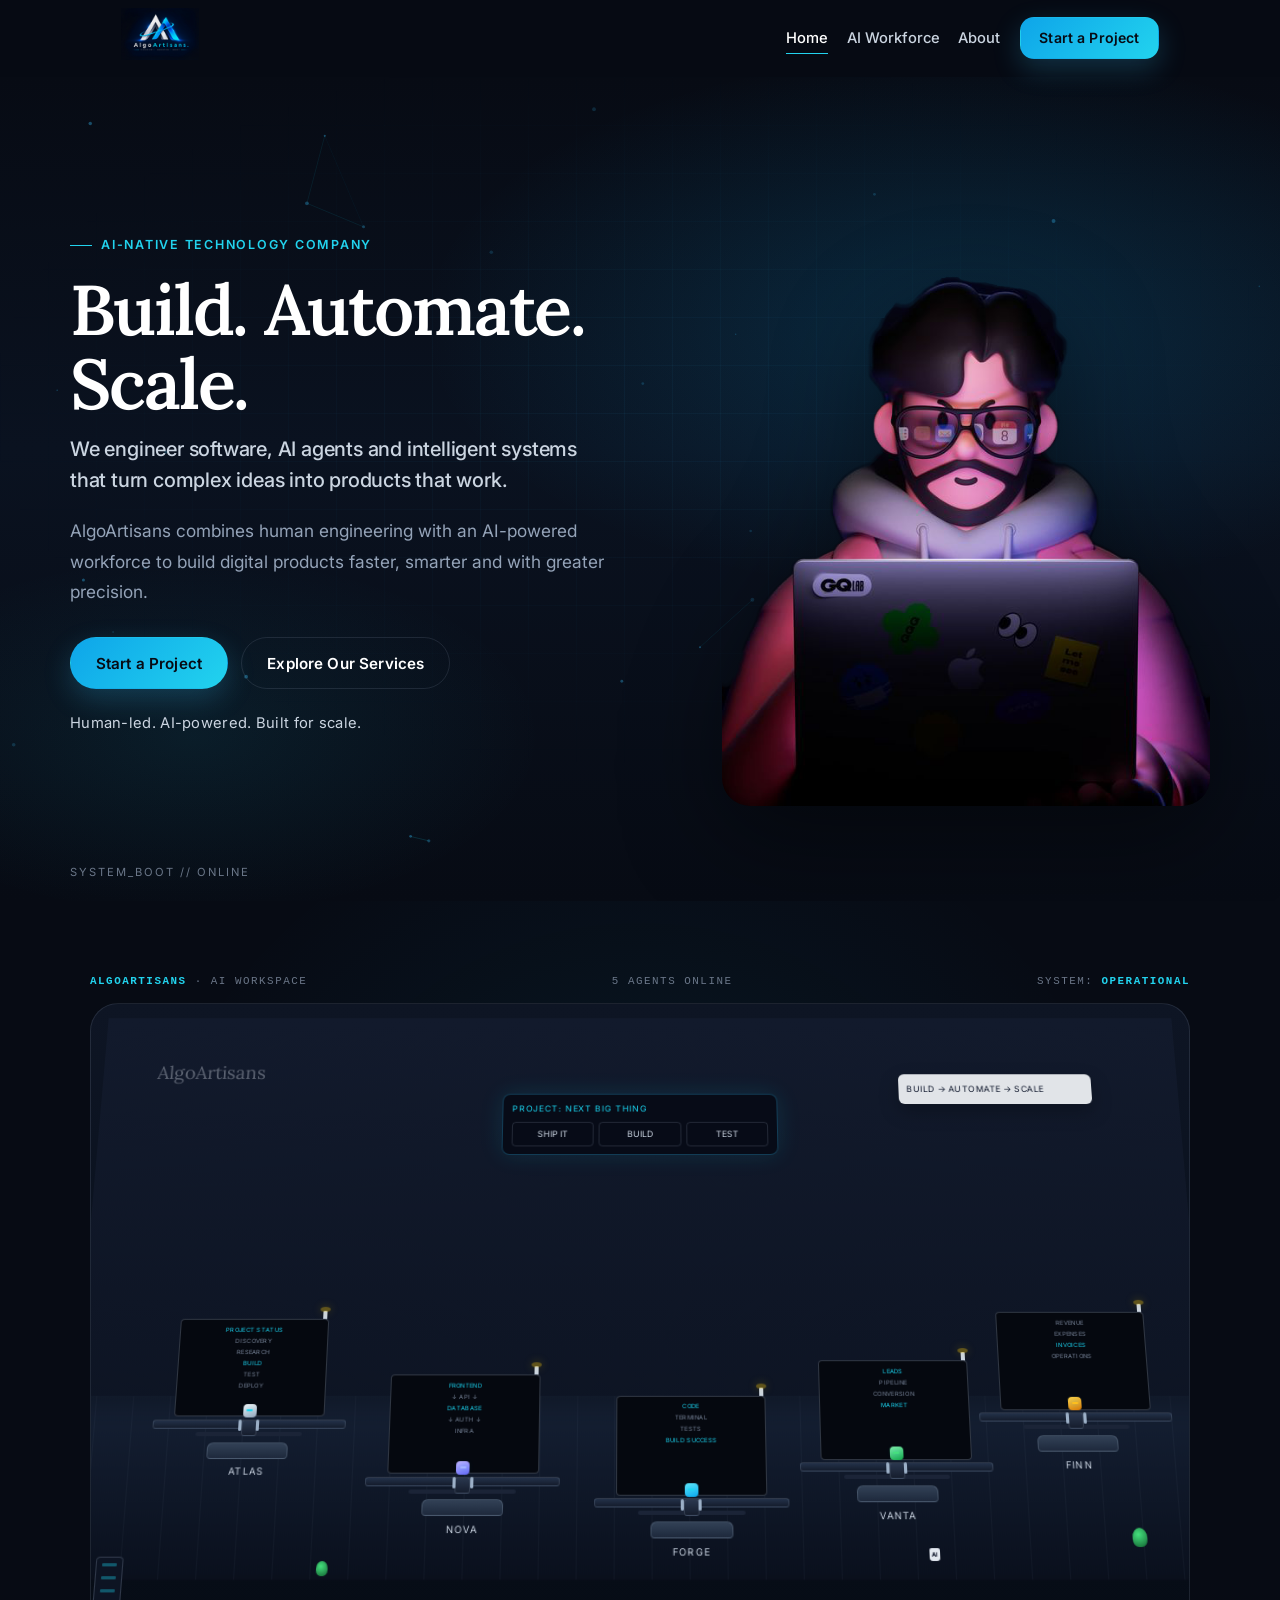
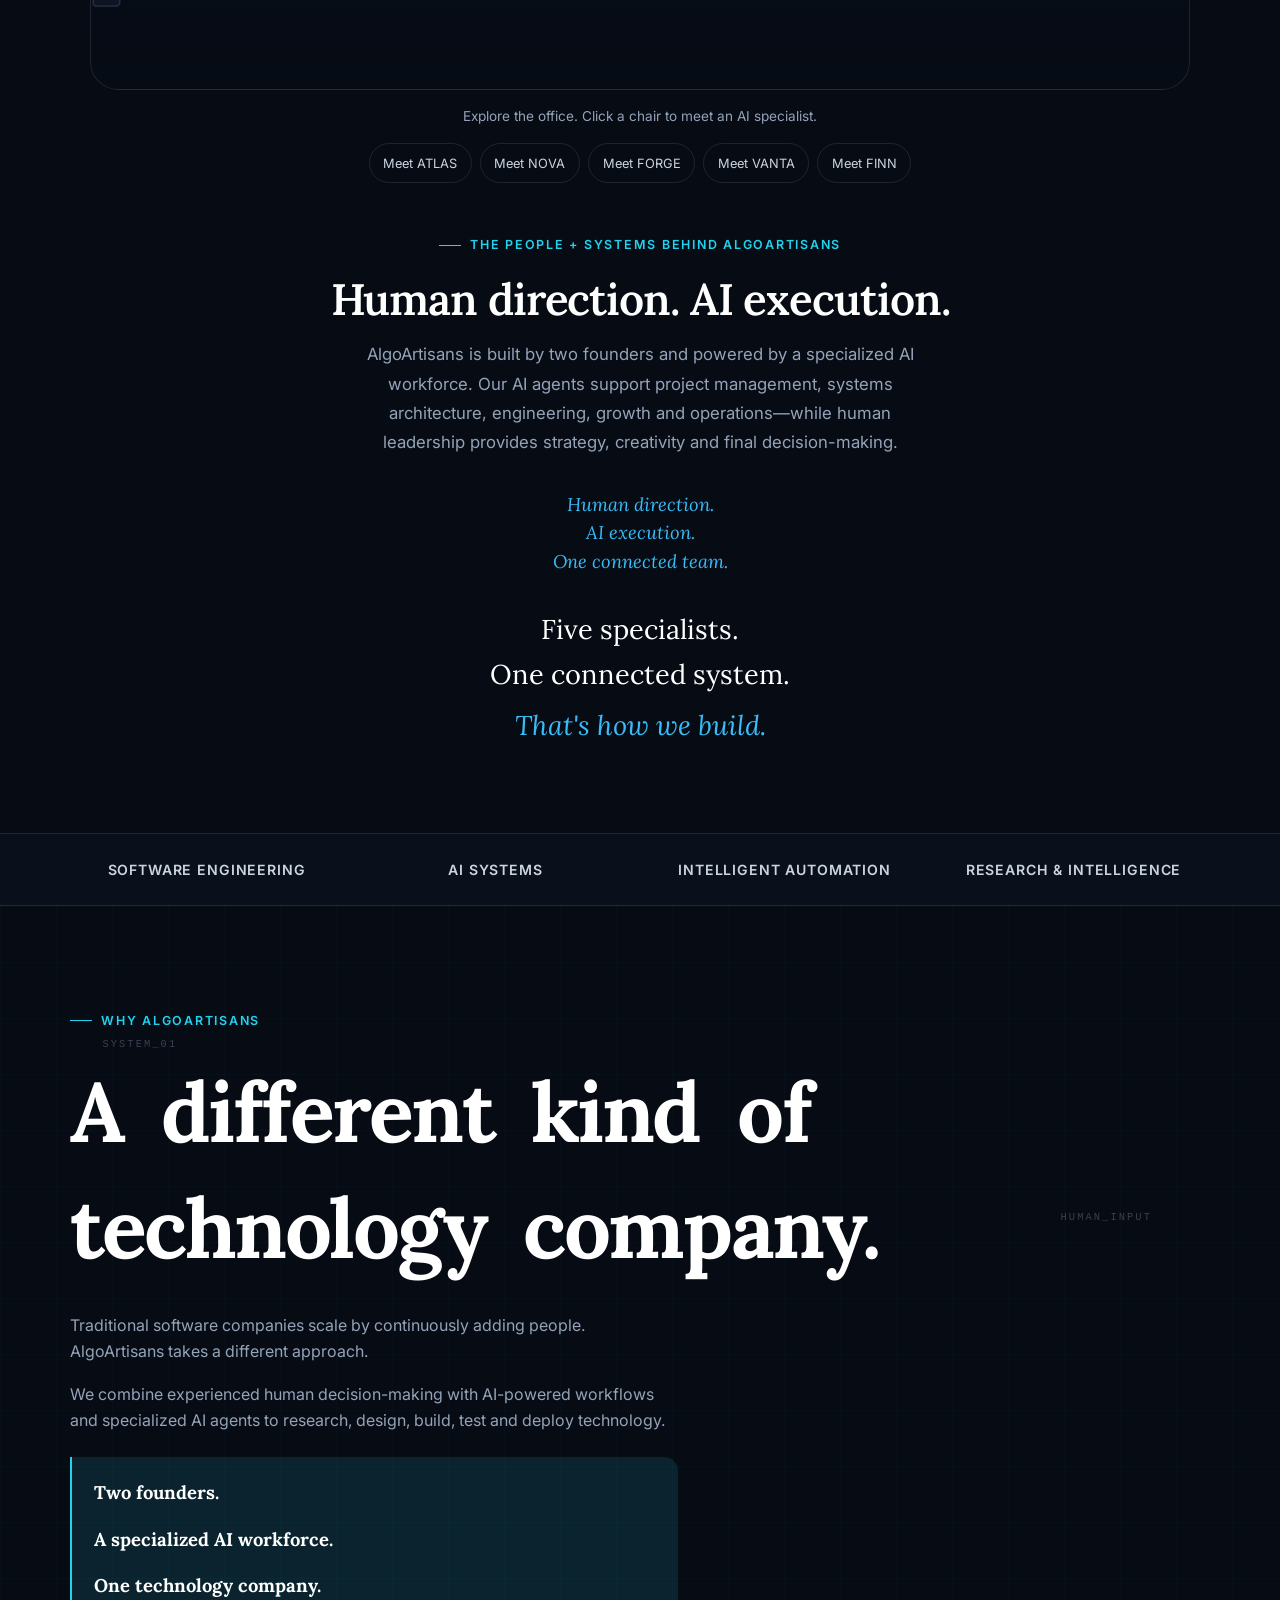
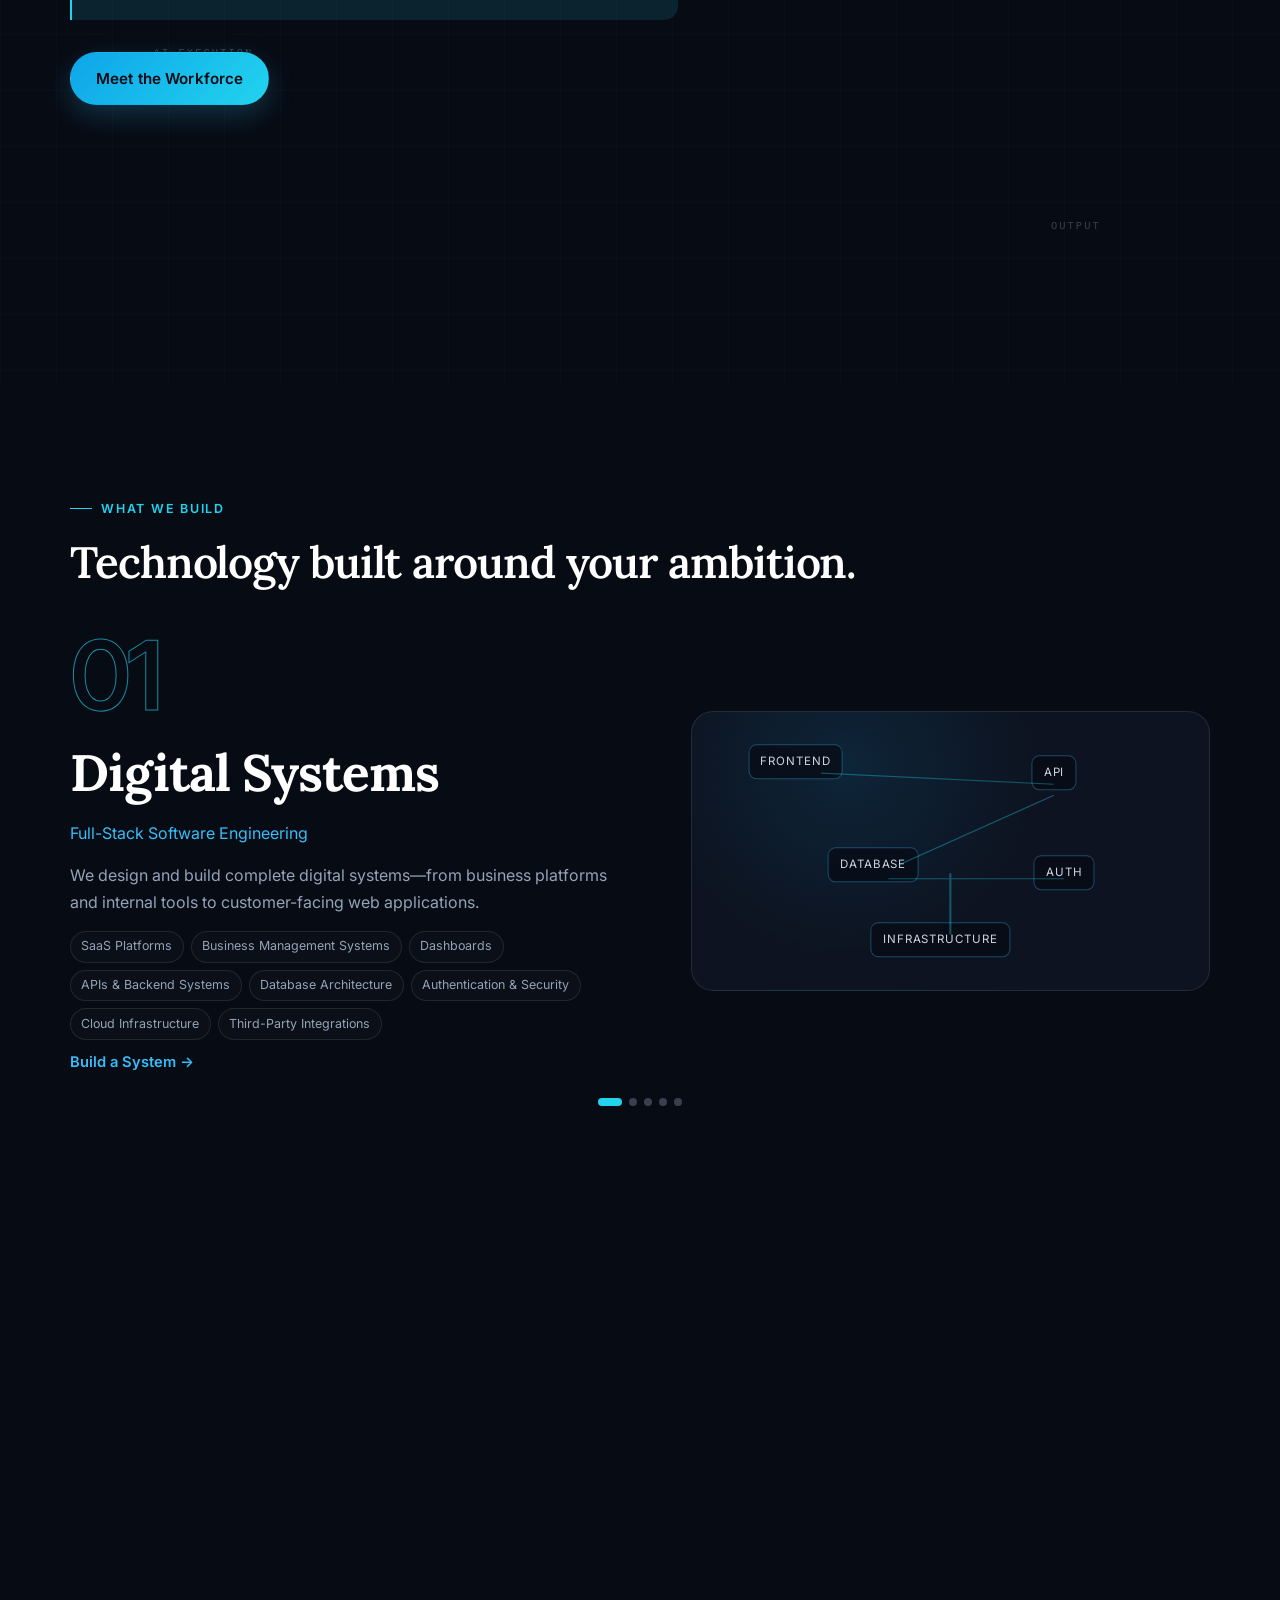
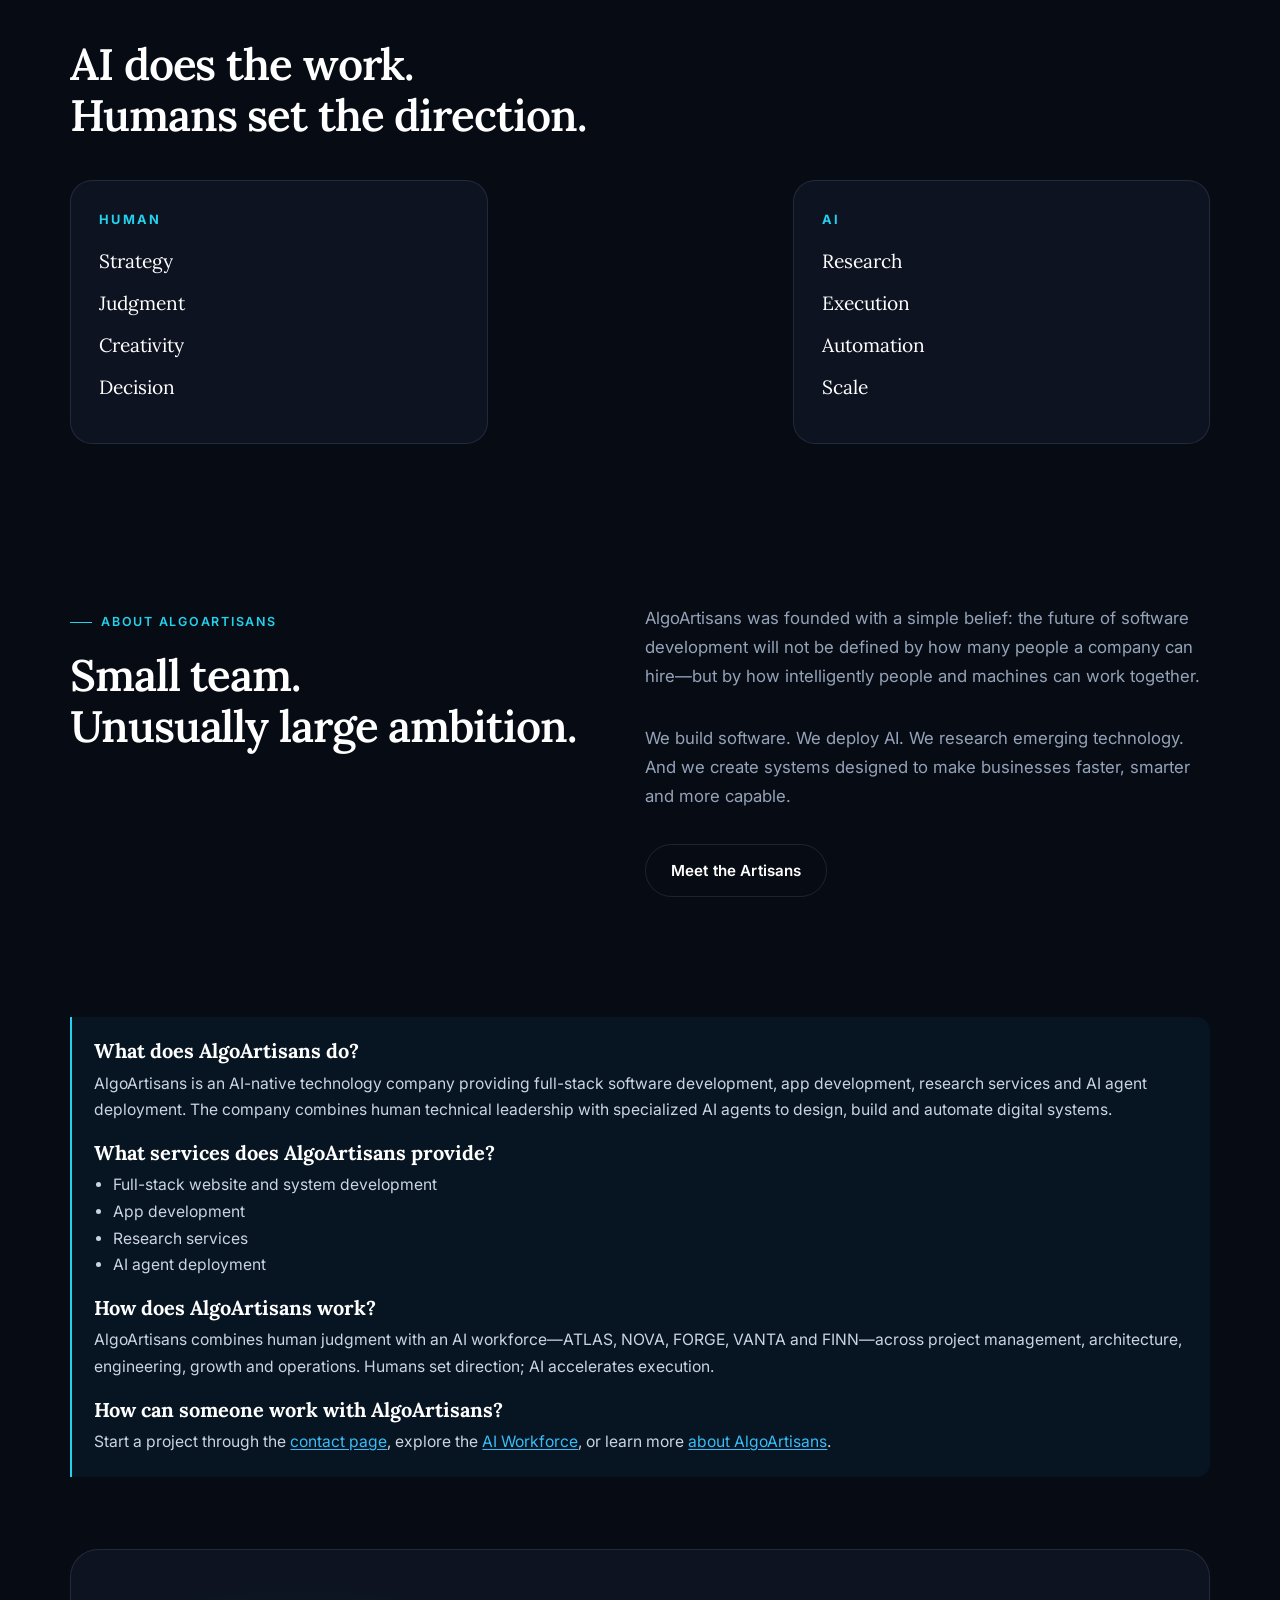
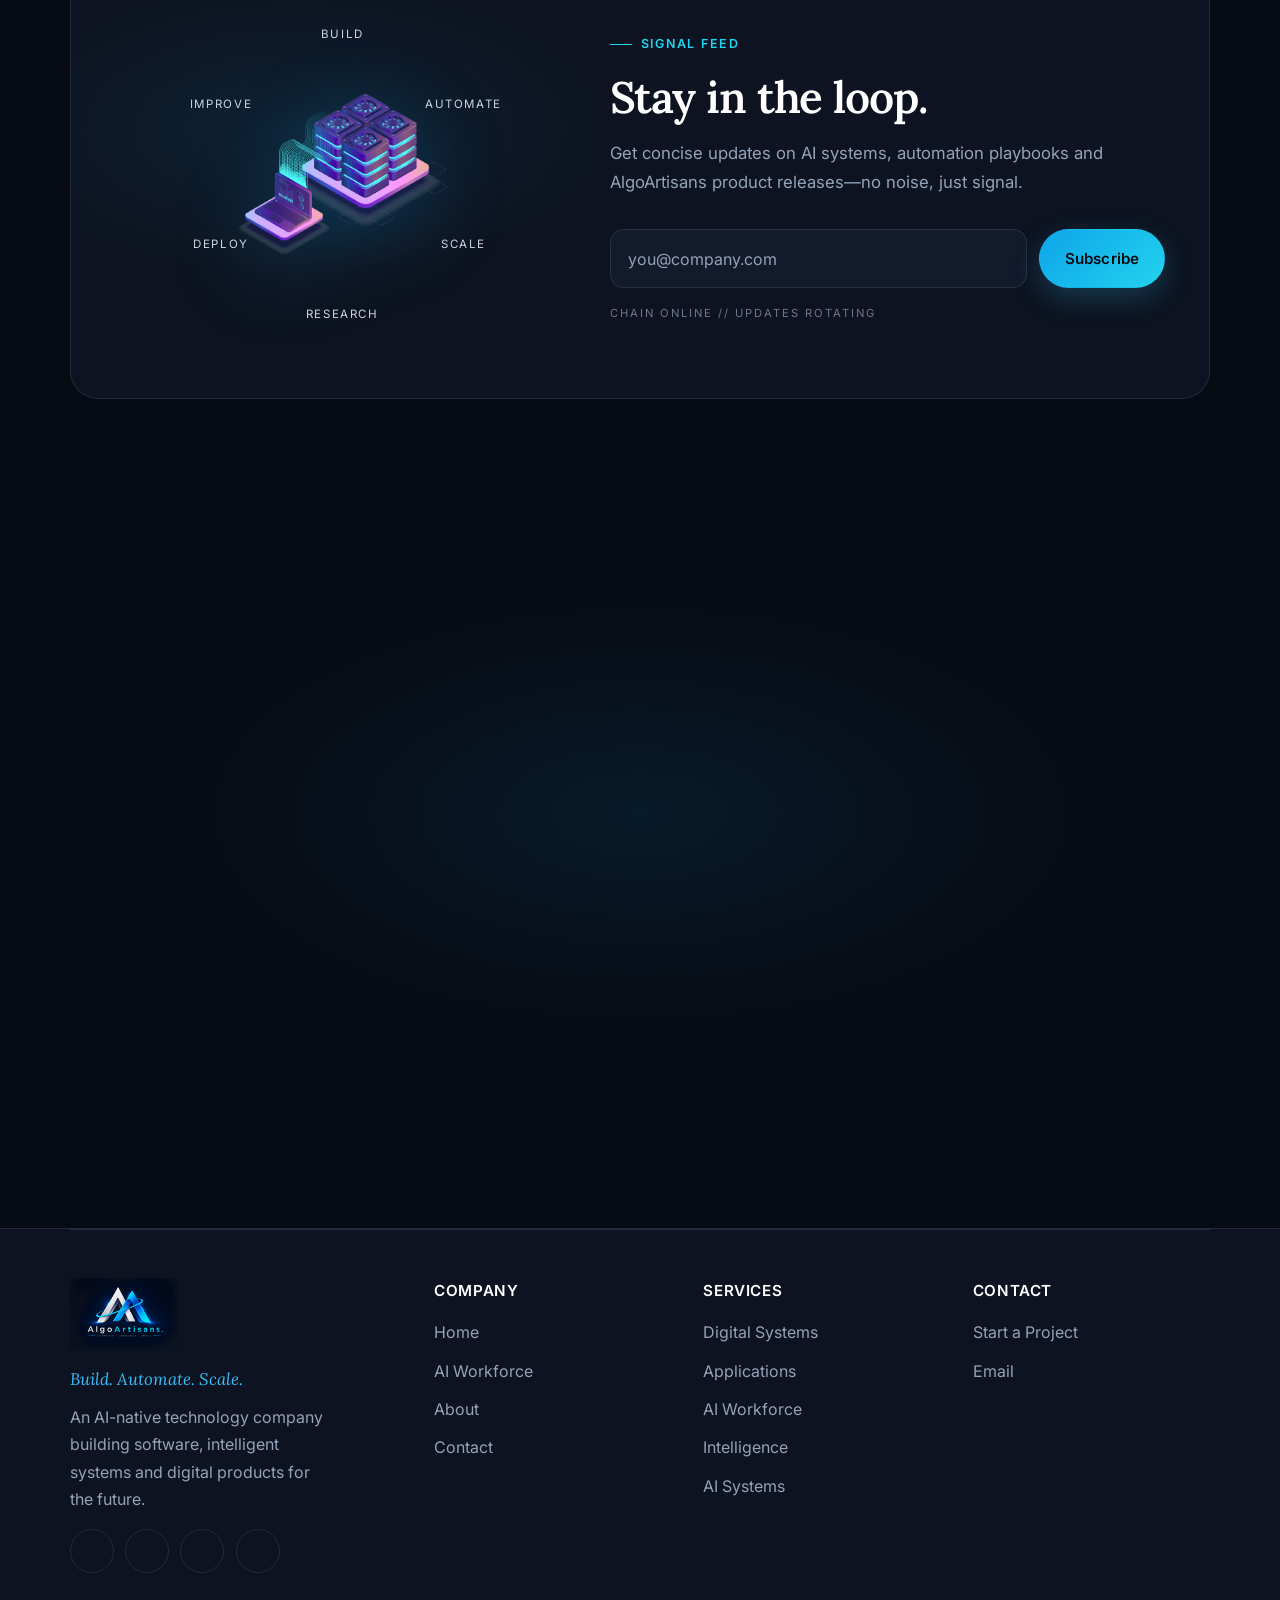
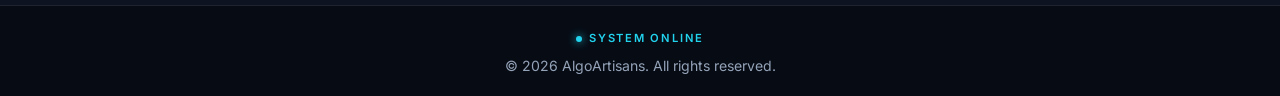
==== commit 7616b772: "Update team section, mobile menu, and founder photos" ====
--- a/index.html
+++ b/index.html
@@ -111,8 +111,12 @@
           <a class="sociallink" href="https://chat.whatsapp.com/EyuUgJw2K1GKB1Z8KSWXMO" aria-label="WhatsApp" target="_blank" rel="noopener noreferrer"><img src="./img/whatsapp-icon-white.svg" alt=""></a>
         </li>
       </ul>
-      <button type="button" id="barContainer" aria-label="Open menu" aria-controls="nav" aria-expanded="false">
-        <i id="bar" class="fa-solid fa-bars" aria-hidden="true"></i>
+      <button type="button" id="barContainer" class="menu-toggle" aria-label="Open menu" aria-controls="nav" aria-expanded="false">
+        <span class="menu-toggle__box" aria-hidden="true">
+          <span class="menu-toggle__line"></span>
+          <span class="menu-toggle__line"></span>
+          <span class="menu-toggle__line"></span>
+        </span>
       </button>
     </div>
     <div class="nav-progress" id="navProgress" aria-hidden="true"></div>
--- a/commonStyle.css
+++ b/commonStyle.css
@@ -320,6 +320,11 @@
   .card,
   .bouncepic img,
   .nav,
+  .navLogo,
+  .nav-link,
+  .nav-cta,
+  .sociallinkContainer,
+  .menu-toggle__line,
   .hero-glow,
   .hero-orb {
     transition: none !important;
@@ -329,4 +334,11 @@
     opacity: 1;
     transform: none;
   }
-}
+  .nav.showNav .navLogo,
+  .nav.showNav .nav-link,
+  .nav.showNav .nav-cta,
+  .nav.showNav .sociallinkContainer {
+    opacity: 1;
+    transform: none;
+  }
+}
--- a/style.css
+++ b/style.css
@@ -1,1913 +1,2115 @@
-/* Header / Navbar */
-.site-header {
-  position: sticky;
-  top: 0;
-  z-index: 100;
-  backdrop-filter: blur(16px);
-  -webkit-backdrop-filter: blur(16px);
-  background: rgba(7, 11, 20, 0.78);
-  border-bottom: 1px solid transparent;
-  transition: border-color 0.3s var(--ease), background 0.3s var(--ease);
-}
-
-.site-header.is-scrolled {
-  border-bottom-color: var(--navy-border);
-  background: rgba(7, 11, 20, 0.92);
-}
-
-.site-header__inner {
-  width: min(92%, var(--container));
-  margin: 0 auto;
-  min-height: var(--header-h);
-  display: flex;
-  align-items: center;
-  justify-content: space-between;
-  gap: 1rem;
-}
-
-#logo a,
-.navLogo a {
-  display: inline-flex;
-  align-items: center;
-}
-
-#logo img,
-.navLogo img,
-.brand-logo {
-  width: auto;
-  height: 52px;
-  max-width: 168px;
-  object-fit: contain;
-}
-
-.footerAboutus .brand-logo,
-.footerAboutus img.brand-logo {
-  width: auto;
-  height: 72px;
-  max-width: 220px;
-  margin-bottom: 1rem;
-}
-
-.hero-logo {
-  width: 100%;
-  max-width: 520px;
-  height: auto;
-  object-fit: contain;
-  filter: drop-shadow(0 24px 48px rgba(14, 165, 233, 0.28));
-}
-
-.about-logo {
-  width: 100%;
-  max-width: 420px;
-  height: auto;
-  margin-inline: auto;
-  object-fit: contain;
-  filter: drop-shadow(0 20px 40px rgba(14, 165, 233, 0.2));
-}
-
-#barContainer {
-  color: var(--white);
-  font-size: 1.35rem;
-  cursor: pointer;
-  width: 44px;
-  height: 44px;
-  display: grid;
-  place-items: center;
-  border-radius: 10px;
-  border: 1px solid var(--navy-border);
-  transition: background 0.25s var(--ease), border-color 0.25s var(--ease);
-}
-
-#barContainer:hover {
-  background: var(--accent-soft);
-  border-color: rgba(34, 211, 238, 0.35);
-}
-
-.nav {
-  list-style: none;
-  color: var(--white);
-  position: fixed;
-  top: 0;
-  right: 0;
-  bottom: 0;
-  left: auto;
-  background: rgba(7, 11, 20, 0.98);
-  display: flex;
-  flex-direction: column;
-  align-items: flex-start;
-  width: 0;
-  overflow: hidden;
-  transition: width 0.35s var(--ease), padding 0.35s var(--ease);
-  z-index: 120;
-  border-left: 1px solid transparent;
-}
-
-.nav.showNav {
-  padding: 1.5rem 1.4rem 2rem;
-  width: min(82%, 320px);
-  border-left-color: var(--navy-border);
-}
-
-.navLogo {
-  margin-bottom: 2.4rem;
-}
-
-.nav-link {
-  font-size: 0.92rem;
-  width: 100%;
-  font-weight: 500;
-  margin-bottom: 1.15rem;
-  white-space: nowrap;
-}
-
-.nav-cta {
-  width: 100%;
-  margin: 0.5rem 0 1rem;
-}
-
-.btn-nav {
-  min-height: 42px;
-  padding: 0.55rem 1.15rem;
-  font-size: 0.88rem;
-  width: 100%;
-}
-
-.nav-link a {
-  color: var(--muted-strong);
-  transition: color 0.2s ease;
-  position: relative;
-}
-
-.nav-link a:hover,
-.nav-link.is-active a {
-  color: var(--white);
-}
-
-.nav-link a::after {
-  content: '';
-  position: absolute;
-  left: 0;
-  bottom: -4px;
-  width: 0;
-  height: 1px;
-  background: var(--accent);
-  transition: width 0.25s var(--ease);
-}
-
-.nav-link a:hover::after,
-.nav-link.is-active a::after {
-  width: 100%;
-}
-
-.sociallinkContainer {
-  display: flex;
-  align-items: center;
-  gap: 0.75rem;
-  margin-top: 1.5rem;
-}
-
-.sociallink {
-  width: 36px;
-  height: 36px;
-  display: grid;
-  place-items: center;
-  border-radius: 50%;
-  border: 1px solid var(--navy-border);
-  transition: transform 0.25s var(--ease), border-color 0.25s var(--ease),
-    background 0.25s var(--ease);
-}
-
-.sociallink img {
-  width: 14px;
-  height: 14px;
-}
-
-.sociallink:hover {
-  transform: translateY(-2px);
-  border-color: rgba(34, 211, 238, 0.45);
-  background: var(--accent-soft);
-}
-
-.nav-overlay {
-  position: fixed;
-  inset: 0;
-  background: rgba(0, 0, 0, 0.45);
-  opacity: 0;
-  pointer-events: none;
-  transition: opacity 0.3s ease;
-  z-index: 110;
-}
-
-.nav-overlay.is-open {
-  opacity: 1;
-  pointer-events: auto;
-}
-
-@media (min-width: 900px) {
-  .nav {
-    position: relative;
-    width: auto;
-    background: transparent;
-    flex-direction: row;
-    align-items: center;
-    overflow: visible;
-    border: none;
-  }
-
-  .nav-link {
-    width: auto;
-    margin: 0 0 0 1.15rem;
-  }
-
-  .nav-cta {
-    width: auto;
-    margin: 0 0 0 1.25rem;
-  }
-
-  .btn-nav {
-    width: auto;
-  }
-
-  .navLogo,
-  #barContainer,
-  .sociallinkContainer,
-  .nav-overlay {
-    display: none;
-  }
-}
-
-/* Hero */
-.hero {
-  position: relative;
-  min-height: calc(100vh - var(--header-h));
-  width: 100%;
-  display: grid;
-  align-items: center;
-  overflow: hidden;
-  padding: 3.5rem 0 4.5rem;
-}
-
-.hero::before {
-  content: '';
-  position: absolute;
-  inset: 0;
-  background:
-    radial-gradient(ellipse 70% 55% at 75% 30%, rgba(14, 165, 233, 0.18), transparent 60%),
-    radial-gradient(ellipse 50% 40% at 15% 80%, rgba(34, 211, 238, 0.08), transparent 55%),
-    linear-gradient(180deg, #070b14 0%, #0a1220 45%, #070b14 100%);
-  z-index: 0;
-}
-
-.hero__inner {
-  position: relative;
-  z-index: 1;
-  width: min(92%, var(--container));
-  margin: 0 auto;
-  display: grid;
-  align-items: center;
-  gap: 3rem;
-}
-
-@media (min-width: 900px) {
-  .hero__inner {
-    grid-template-columns: 1.1fr 0.9fr;
-    gap: 3.5rem;
-  }
-}
-
-.hero-brand {
-  font-family: var(--font-serif);
-  font-size: clamp(2.8rem, 7vw, 5rem);
-  font-weight: 600;
-  color: var(--white);
-  letter-spacing: -0.03em;
-  line-height: 1.05;
-  margin-bottom: 0.85rem;
-}
-
-.hero-tagline {
-  font-family: var(--font-serif);
-  font-size: clamp(1.25rem, 2.4vw, 1.65rem);
-  font-style: italic;
-  font-weight: 500;
-  color: var(--accent-strong);
-  margin-bottom: 1.25rem;
-  letter-spacing: -0.01em;
-}
-
-.hero .sub-headline {
-  font-size: 1.08rem;
-  max-width: 34rem;
-}
-
-.hero-visual {
-  position: relative;
-  display: grid;
-  place-items: center;
-  width: 100%;
-}
-
-.hero-visual img,
-.hero-visual__img {
-  width: 100%;
-  max-width: 560px;
-  height: auto;
-  aspect-ratio: 563 / 751;
-  object-fit: contain;
-  object-position: center;
-  border-radius: var(--radius-xl);
-  position: relative;
-  z-index: 2;
-  image-rendering: auto;
-  -webkit-backface-visibility: hidden;
-  backface-visibility: hidden;
-  transform: translateZ(0);
-  filter: drop-shadow(0 28px 50px rgba(0, 0, 0, 0.45));
-}
-
-.hero-orb {
-  position: absolute;
-  border-radius: 50%;
-  filter: blur(40px);
-  z-index: 1;
-  pointer-events: none;
-}
-
-.hero-orb--1 {
-  width: 260px;
-  height: 260px;
-  background: rgba(14, 165, 233, 0.35);
-  top: 10%;
-  right: 8%;
-  animation: floatOrb 10s ease-in-out infinite;
-}
-
-.hero-orb--2 {
-  width: 180px;
-  height: 180px;
-  background: rgba(34, 211, 238, 0.22);
-  bottom: 8%;
-  left: 12%;
-  animation: floatOrb 12s ease-in-out infinite reverse;
-}
-
-@keyframes floatOrb {
-  0%, 100% { transform: translateY(0); }
-  50% { transform: translateY(-18px); }
-}
-
-@keyframes floatSoft {
-  0%, 100% { transform: translateY(0); }
-  50% { transform: translateY(-12px); }
-}
-
-.bouncepic img {
-  animation: floatSoft 8s ease-in-out infinite;
-}
-
-/* Services */
-.services-section {
-  padding-top: 1rem;
-  padding-bottom: 5rem;
-}
-
-.section-intro {
-  max-width: 40rem;
-  margin-bottom: 2.5rem;
-}
-
-.services-grid,
-.carouselContainer {
-  display: grid;
-  gap: 1.15rem;
-}
-
-.services-grid {
-  grid-template-columns: 1fr;
-}
-
-@media (min-width: 700px) {
-  .services-grid {
-    grid-template-columns: repeat(2, 1fr);
-  }
-}
-
-@media (min-width: 1050px) {
-  .services-grid {
-    grid-template-columns: repeat(3, 1fr);
-  }
-}
-
-.eachCarousel,
-.service-card {
-  background: var(--navy-elevated);
-  border: 1px solid var(--navy-border);
-  border-radius: var(--radius-lg);
-  padding: 1.65rem 1.5rem;
-  min-height: 100%;
-  display: flex;
-  flex-direction: column;
-  gap: 0.85rem;
-  height: auto;
-  width: 100%;
-  margin: 0;
-  transition: transform 0.3s var(--ease), border-color 0.3s var(--ease),
-    box-shadow 0.3s var(--ease);
-}
-
-.eachCarousel:hover,
-.service-card:hover {
-  transform: translateY(-4px);
-  border-color: rgba(56, 189, 248, 0.35);
-  box-shadow: var(--shadow-md);
-}
-
-.service-icon,
-.eachCarousel > i,
-.carouselDesc > i {
-  width: 48px;
-  height: 48px;
-  border-radius: 12px;
-  display: grid;
-  place-items: center;
-  background: var(--accent-soft);
-  color: var(--accent);
-  font-size: 1.15rem;
-  margin-bottom: 0.35rem;
-}
-
-.carouselDesc {
-  margin-left: 0;
-}
-
-.carouselTitle,
-.service-card h3 {
-  color: var(--white);
-  font-size: 1.2rem;
-  font-weight: 600;
-  letter-spacing: -0.01em;
-  margin-bottom: 0.35rem;
-}
-
-.carouselPara,
-.service-card p {
-  color: var(--muted);
-  font-weight: 400;
-  font-size: 0.96rem;
-  line-height: 1.7;
-  margin-bottom: 0;
-}
-
-.carouselPrice {
-  display: none;
-}
-
-/* Legacy carousel helpers kept for about team */
-.carouselContainer.is-slider {
-  display: grid;
-  gap: 1rem;
-  grid-auto-flow: column;
-  grid-auto-columns: 100%;
-  overflow-x: auto;
-  scroll-snap-type: x mandatory;
-  scroll-behavior: smooth;
-  border-radius: var(--radius-lg);
-  scrollbar-width: none;
-}
-
-.carouselContainer.is-slider::-webkit-scrollbar {
-  display: none;
-}
-
-.carouselContainer.is-slider .eachCarousel {
-  scroll-snap-align: start;
-}
-
-.carouselIndicator {
-  height: auto;
-  display: flex;
-  justify-content: center;
-  align-items: center;
-  gap: 0.55rem;
-  margin-top: 1.4rem;
-}
-
-.indicator {
-  width: 8px;
-  height: 8px;
-  border-radius: 999px;
-  background: var(--muted);
-  cursor: pointer;
-  opacity: 0.4;
-  transition: width 0.25s var(--ease), opacity 0.25s ease, background 0.25s ease;
-}
-
-.activeIndicator {
-  width: 26px;
-  opacity: 1;
-  background: var(--accent);
-}
-
-@media (min-width: 700px) {
-  .carouselContainer.is-slider {
-    grid-auto-columns: calc(50% - 0.5rem);
-  }
-}
-
-@media (min-width: 1100px) {
-  .carouselContainer.is-slider {
-    grid-auto-columns: calc(33.333% - 0.7rem);
-  }
-}
-
-/* Content bands */
-.content-band {
-  position: relative;
-}
-
-.content-band + .content-band {
-  border-top: 1px solid var(--navy-border);
-}
-
-.processessDesc,
-.marketDesc,
-.dashboardDesc {
-  order: 0;
-}
-
-.processesPic,
-.dashboardPic {
-  order: 1;
-}
-
-.eachProcesses,
-.eachMarket {
-  display: flex;
-  align-items: flex-start;
-  gap: 1.1rem;
-  margin-bottom: 1.35rem;
-  padding: 1rem 1.1rem;
-  border-radius: var(--radius-md);
-  border: 1px solid transparent;
-  transition: border-color 0.25s ease, background 0.25s ease;
-}
-
-.eachProcesses:hover,
-.eachMarket:hover {
-  border-color: var(--navy-border);
-  background: rgba(255, 255, 255, 0.02);
-}
-
-.eachProcesses img,
-.eachMarket img {
-  width: 42px;
-  height: 42px;
-  flex-shrink: 0;
-  margin-right: 0;
-}
-
-.processTitle,
-.marketTitle {
-  color: var(--white);
-  margin-bottom: 0.4rem;
-  font-size: 1.05rem;
-  font-weight: 600;
-  text-transform: none;
-}
-
-.marketTitle {
-  margin-top: 0;
-}
-
-.community-closer {
-  margin-top: 1.5rem;
-  font-family: var(--font-serif);
-  font-size: 1.15rem;
-  font-style: italic;
-  font-weight: 500;
-  color: var(--accent-strong);
-  letter-spacing: -0.01em;
-}
-
-@media (min-width: 900px) {
-  .dashboardDesc {
-    order: 1;
-  }
-
-  .dashboardPic {
-    order: 0;
-  }
-}
-
-.dashboardPic img,
-.processesPic img {
-  border: 1px solid var(--navy-border);
-  box-shadow: var(--shadow-md);
-}
-
-/* Experience / portfolio */
-.fundSection {
-  width: min(92%, var(--container));
-  margin: 0 auto;
-  padding: 5.5rem 0;
-}
-
-.fundsContainer {
-  display: grid;
-  grid-template-columns: 1fr;
-  gap: 1.15rem;
-}
-
-.fund {
-  margin-top: 0;
-  background: var(--navy-elevated);
-  border: 1px solid var(--navy-border);
-  border-radius: var(--radius-lg);
-  padding: 1.55rem 1.4rem;
-  height: 100%;
-  transition: transform 0.3s var(--ease), border-color 0.3s var(--ease),
-    box-shadow 0.3s var(--ease);
-}
-
-.fund:hover {
-  transform: translateY(-4px);
-  border-color: rgba(56, 189, 248, 0.35);
-  box-shadow: var(--shadow-md);
-}
-
-.fundType {
-  color: var(--white);
-  margin-bottom: 0.7rem;
-  font-size: 1.2rem;
-  font-weight: 600;
-  letter-spacing: -0.01em;
-}
-
-.fundsContainer > a {
-  display: inline-flex;
-  margin-top: 0.5rem;
-}
-
-@media (min-width: 700px) {
-  .fundsContainer {
-    grid-template-columns: 1fr 1fr;
-  }
-}
-
-@media (min-width: 1000px) {
-  .fundsContainer {
-    grid-template-columns: repeat(4, 1fr);
-  }
-
-  .fundsContainer > a {
-    grid-column: 1 / -1;
-  }
-}
-
-/* CTA / Footer */
-footer {
-  background: var(--navy-elevated);
-  margin-top: 2rem;
-  border-top: 1px solid var(--navy-border);
-}
-
-.joinSection,
-.footerlinksContainer {
-  width: min(92%, var(--container));
-  margin: 0 auto;
-  padding: 1em;
-}
-
-.joinSection {
-  display: flex;
-  flex-direction: column;
-  align-items: flex-start;
-  gap: 1.5rem;
-  padding: 4rem 0;
-}
-
-.joinSection .joinDesc {
-  width: 100%;
-  max-width: 40rem;
-}
-
-.joinSection .sectionHeader {
-  font-size: clamp(1.7rem, 3vw, 2.4rem);
-}
-
-@media (min-width: 800px) {
-  .joinSection {
-    flex-direction: row;
-    align-items: center;
-    justify-content: space-between;
-  }
-}
-
-.footerlinksContainer {
-  display: grid;
-  grid-template-columns: 1fr 1fr;
-  gap: 2rem;
-  padding: 3rem 0 2rem;
-  border-top: 1px solid var(--navy-border);
-}
-
-.footerAboutus img {
-  width: auto;
-  height: 72px;
-  max-width: 220px;
-  margin-bottom: 1rem;
-  object-fit: contain;
-}
-
-.footerAboutus .darkPara {
-  max-width: 16rem;
-  margin-bottom: 1rem;
-}
-
-.footersociallinkContainer {
-  display: flex;
-  gap: 0.7rem;
-  margin-top: 0.5rem;
-}
-
-.footerlink {
-  display: flex;
-  flex-direction: column;
-  color: var(--white);
-}
-
-.linkTitle {
-  font-size: 0.95rem;
-  font-weight: 600;
-  letter-spacing: 0.04em;
-  text-transform: uppercase;
-  color: var(--white);
-  margin-bottom: 1rem;
-}
-
-.footerlink a,
-.eachLink {
-  color: var(--muted);
-  margin-bottom: 0.75rem;
-  transition: color 0.2s ease, transform 0.25s var(--ease);
-  width: fit-content;
-}
-
-.footerlink a:hover {
-  color: var(--accent);
-  transform: translateX(4px);
-}
-
-.footerCopyright {
-  background: var(--navy);
-  padding: 1.2rem;
-  display: flex;
-  justify-content: center;
-  align-items: center;
-  border-top: 1px solid var(--navy-border);
-}
-
-.footerCopyright p {
-  text-align: center;
-  font-size: 0.88rem;
-  color: var(--muted);
-}
-
-.developedBy {
-  font-weight: 600;
-  color: var(--muted-strong);
-  transition: color 0.2s ease;
-}
-
-.developedBy:hover {
-  color: var(--accent);
-}
-
-@media (min-width: 800px) {
-  .footerlinksContainer {
-    grid-template-columns: 1.4fr 1fr 1fr 1fr;
-  }
-}
-
-/* Contact */
-.contactSection {
-  padding-top: 3rem;
-}
-
-.contactformContainer {
-  display: flex;
-  flex-direction: column;
-  order: 1;
-}
-
-.contactPic {
-  order: 0;
-  width: min(100%, 320px);
-  background: transparent;
-  margin-inline: auto;
-}
-
-.contactPic img {
-  width: 100%;
-  border-radius: var(--radius-lg);
-}
-
-.contactForm {
-  margin-top: 0.5rem;
-}
-
-.contactForm div {
-  display: grid;
-  grid-template-columns: 1fr;
-  gap: 0.9rem;
-}
-
-.contactInput {
-  width: 100%;
-  font-size: 1rem;
-  padding: 0.95rem 1.1rem;
-  margin-bottom: 0.9rem;
-  border-radius: var(--radius-md);
-  border: 1px solid var(--navy-border);
-  outline: none;
-  background: var(--navy-soft);
-  resize: vertical;
-  color: var(--white);
-  transition: border-color 0.25s ease, box-shadow 0.25s ease;
-}
-
-.contactInput:focus {
-  border-color: rgba(34, 211, 238, 0.55);
-  box-shadow: 0 0 0 3px var(--accent-soft);
-}
-
-.contactInput::placeholder {
-  color: var(--muted);
-  text-transform: none;
-}
-
-.contactBtn {
-  width: auto;
-  min-width: 160px;
-  margin-top: 0.35rem;
-}
-
-.addressHeader {
-  text-align: center;
-  color: var(--white);
-  font-family: var(--font-serif);
-  font-size: clamp(1.6rem, 3vw, 2.2rem);
-  margin: 1rem auto 2rem;
-  width: min(92%, var(--container));
-}
-
-.address {
-  display: grid;
-  grid-template-columns: 1fr;
-  gap: 1.1rem;
-  width: min(92%, var(--container));
-  margin: 0 auto 4rem;
-}
-
-.eachAddress {
-  background: var(--navy-elevated);
-  border: 1px solid var(--navy-border);
-  border-radius: var(--radius-lg);
-  padding: 1.5rem;
-  transition: transform 0.3s var(--ease), border-color 0.3s ease;
-}
-
-.eachAddress:hover {
-  transform: translateY(-3px);
-  border-color: rgba(56, 189, 248, 0.3);
-}
-
-.eachAddress h1 {
-  color: var(--white);
-  margin-bottom: 0.85rem;
-  font-size: 1.25rem;
-  font-family: var(--font-serif);
-}
-
-.eachAddress p {
-  margin-bottom: 0.55rem;
-  font-size: 0.95rem;
-}
-
-.eachAddress a {
-  color: var(--accent-strong);
-  transition: color 0.2s ease;
-}
-
-.eachAddress a:hover {
-  color: var(--accent);
-}
-
-@media (min-width: 700px) {
-  .contactForm div {
-    grid-template-columns: 1fr 1fr;
-  }
-
-  .address {
-    grid-template-columns: 1fr 1fr;
-  }
-}
-
-@media (min-width: 900px) {
-  .contactformContainer {
-    order: 0;
-  }
-
-  .contactPic {
-    order: 1;
-  }
-
-  .address {
-    grid-template-columns: 1fr 1fr 1fr;
-  }
-}
-
-/* About */
-.about-hero {
-  padding-top: 3rem;
-}
-
-.aboutusDesc {
-  order: 0;
-}
-
-.aboutusPic img {
-  max-width: 420px;
-  margin-inline: auto;
-  filter: drop-shadow(0 20px 40px rgba(14, 165, 233, 0.2));
-}
-
-.statusContainer {
-  display: grid;
-  grid-template-columns: 1fr;
-  gap: 1.1rem;
-  width: min(92%, var(--container));
-  margin: 0 auto 1rem;
-}
-
-.status {
-  background: var(--navy-elevated);
-  border: 1px solid var(--navy-border);
-  border-radius: var(--radius-lg);
-  padding: 1.6rem 1.4rem;
-  transition: transform 0.3s var(--ease), border-color 0.3s ease;
-}
-
-.status:hover {
-  transform: translateY(-3px);
-  border-color: rgba(56, 189, 248, 0.3);
-}
-
-.status h1 {
-  color: var(--white);
-  font-size: 1rem;
-  font-weight: 500;
-  margin-bottom: 0.65rem;
-}
-
-.status h1 b {
-  display: block;
-  font-family: var(--font-serif);
-  font-weight: 600;
-  font-size: clamp(2rem, 4vw, 2.6rem);
-  color: var(--accent-strong);
-  letter-spacing: -0.02em;
-  margin-bottom: 0.25rem;
-}
-
-.status p {
-  font-size: 0.95rem;
-}
-
-.services {
-  width: min(92%, var(--container));
-  margin: 3.5rem auto 0;
-}
-
-.offers {
-  margin-top: 0;
-  display: grid;
-  gap: 1.1rem;
-}
-
-.eachOffer {
-  display: flex;
-  align-items: flex-start;
-  gap: 1rem;
-  background: var(--navy-elevated);
-  border: 1px solid var(--navy-border);
-  border-radius: var(--radius-lg);
-  padding: 1.4rem;
-  transition: transform 0.3s var(--ease), border-color 0.3s ease;
-}
-
-.eachOffer:hover {
-  transform: translateY(-3px);
-  border-color: rgba(56, 189, 248, 0.3);
-}
-
-.eachOffer img {
-  width: 36px;
-  margin-right: 0;
-  flex-shrink: 0;
-}
-
-.offerDesc h1 {
-  margin-bottom: 0.45rem;
-  font-size: 1.15rem;
-  color: var(--white);
-}
-
-.offerDesc p {
-  font-size: 0.95rem;
-}
-
-.teamSection {
-  width: min(92%, var(--container));
-  margin: 5rem auto;
-}
-
-.teamSection .sectionHeader {
-  text-align: center;
-  margin-bottom: 2.2rem;
-}
-
-.team-grid {
-  display: grid;
-  grid-template-columns: 1fr;
-  gap: 1.2rem;
-}
-
-.eachTeam {
-  background: var(--navy-elevated);
-  border: 1px solid var(--navy-border);
-  padding: 1rem;
-  display: flex;
-  flex-direction: column;
-  gap: 1rem;
-  justify-content: flex-start;
-  align-items: stretch;
-  cursor: default;
-  border-radius: var(--radius-lg);
-  height: auto;
-  transition: transform 0.3s var(--ease), border-color 0.3s ease, box-shadow 0.3s ease;
-}
-
-.eachTeam:hover {
-  transform: translateY(-4px);
-  border-color: rgba(56, 189, 248, 0.35);
-  box-shadow: var(--shadow-md);
-}
-
-.teamPic {
-  position: relative;
-  width: 100%;
-  margin: 0;
-  overflow: hidden;
-  border-radius: var(--radius-md);
-  aspect-ratio: 1 / 1;
-}
-
-.eachTeam img {
-  width: 100%;
-  height: 100%;
-  object-fit: cover;
-  border-radius: var(--radius-md);
-}
-
-.teamSocialLink {
-  position: absolute;
-  left: 50%;
-  bottom: 12px;
-  transform: translateX(-50%) translateY(12px);
-  width: auto;
-  display: flex;
-  justify-content: center;
-  align-items: center;
-  gap: 0.45rem;
-  opacity: 0;
-  transition: all 0.35s var(--ease);
-  background: rgba(7, 11, 20, 0.72);
-  backdrop-filter: blur(8px);
-  padding: 0.45rem 0.65rem;
-  border-radius: 999px;
-  border: 1px solid var(--navy-border);
-}
-
-.teamSocialLink img {
-  width: 16px;
-  height: 16px;
-  margin-left: 0;
-  border-radius: 0;
-}
-
-.teamDesc {
-  text-align: center;
-  padding-bottom: 0.35rem;
-}
-
-.teamName {
-  white-space: normal;
-  font-size: 1.1rem;
-  color: var(--white);
-  margin-bottom: 0.25rem;
-}
-
-.position {
-  color: var(--accent);
-  font-size: 0.9rem;
-  font-weight: 500;
-}
-
-.eachTeam:hover .teamSocialLink {
-  bottom: 12px;
-  opacity: 1;
-  transform: translateX(-50%) translateY(0);
-}
-
-@media (min-width: 700px) {
-  .statusContainer {
-    grid-template-columns: repeat(3, 1fr);
-  }
-
-  .offers {
-    grid-template-columns: 1fr 1fr;
-  }
-
-  .team-grid {
-    grid-template-columns: repeat(2, 1fr);
-  }
-}
-
-@media (min-width: 900px) {
-  .aboutusDesc {
-    order: 0;
-  }
-
-  .aboutusPic {
-    order: 1;
-  }
-}
-
-@media (min-width: 1000px) {
-  .offers {
-    grid-template-columns: repeat(3, 1fr);
-  }
-
-  .team-grid {
-    grid-template-columns: repeat(3, 1fr);
-  }
-
-  .teamSection .carouselIndicator {
-    display: none;
-  }
-}
-
-/* Utility image polish */
-.sectionPic::after {
-  content: '';
-  position: absolute;
-  inset: auto -8% -8% auto;
-  width: 42%;
-  height: 42%;
-  background: radial-gradient(circle, rgba(34, 211, 238, 0.18), transparent 70%);
-  pointer-events: none;
-  z-index: -1;
-}
-
-.skip-link {
-  position: absolute;
-  left: 1rem;
-  top: -100px;
-  background: var(--accent);
-  color: var(--navy);
-  padding: 0.65rem 1rem;
-  border-radius: 8px;
-  z-index: 200;
-  font-weight: 600;
-}
-
-.skip-link:focus {
-  top: 1rem;
-}
-
-/* Hero support line */
-.hero-support {
-  margin-top: 1.35rem;
-  font-size: 0.92rem;
-  color: var(--muted-strong);
-  letter-spacing: 0.02em;
-}
-
-.hero-brand {
-  font-size: clamp(2.4rem, 6.2vw, 4.4rem);
-}
-
-.hero-tagline {
-  max-width: 34rem;
-  color: var(--muted-strong);
-  font-style: normal;
-  font-family: var(--font-sans);
-  font-size: clamp(1.05rem, 2vw, 1.25rem);
-  line-height: 1.55;
-}
-
-/* Trust strip */
-.trust-strip {
-  border-block: 1px solid var(--navy-border);
-  background: rgba(13, 19, 32, 0.65);
-}
-
-.trust-strip__inner {
-  width: min(92%, var(--container));
-  margin: 0 auto;
-  display: grid;
-  grid-template-columns: 1fr 1fr;
-  gap: 1rem;
-  padding: 1.35rem 0;
-}
-
-.trust-strip__inner p {
-  color: var(--muted-strong);
-  font-size: 0.88rem;
-  font-weight: 600;
-  letter-spacing: 0.06em;
-  text-transform: uppercase;
-  text-align: center;
-}
-
-@media (min-width: 800px) {
-  .trust-strip__inner {
-    grid-template-columns: repeat(4, 1fr);
-    padding: 1.5rem 0;
-  }
-}
-
-/* Intro / about preview */
-.intro-grid {
-  display: grid;
-  gap: 2rem;
-}
-
-@media (min-width: 900px) {
-  .intro-grid {
-    grid-template-columns: 0.95fr 1.05fr;
-    gap: 4rem;
-    align-items: start;
-  }
-}
-
-.intro-highlight {
-  margin: 1.5rem 0 2rem;
-  padding: 1.25rem 1.35rem;
-  border-left: 2px solid var(--accent);
-  background: var(--accent-soft);
-  border-radius: 0 var(--radius-md) var(--radius-md) 0;
-}
-
-.intro-highlight p {
-  color: var(--white);
-  margin-bottom: 0.35rem;
-  font-family: var(--font-serif);
-  font-size: 1.15rem;
-}
-
-.intro-highlight p:last-child {
-  margin-bottom: 0;
-}
-
-/* Rich service cards */
-.services-grid--five {
-  grid-template-columns: 1fr;
-}
-
-@media (min-width: 700px) {
-  .services-grid--five {
-    grid-template-columns: repeat(2, 1fr);
-  }
-}
-
-@media (min-width: 1100px) {
-  .services-grid--five {
-    grid-template-columns: repeat(3, 1fr);
-  }
-}
-
-.service-card--rich {
-  display: flex;
-  flex-direction: column;
-  gap: 0.65rem;
-  min-height: 100%;
-}
-
-.service-num {
-  font-family: var(--font-sans);
-  font-size: 0.8rem;
-  font-weight: 700;
-  letter-spacing: 0.12em;
-  color: var(--accent);
-}
-
-.service-subtitle {
-  color: var(--muted-strong);
-  font-size: 0.92rem;
-  font-weight: 500;
-  margin-top: -0.25rem;
-}
-
-.capability-list {
-  list-style: none;
-  display: flex;
-  flex-wrap: wrap;
-  gap: 0.45rem;
-  margin: 0.35rem 0 0.5rem;
-}
-
-.capability-list li {
-  font-size: 0.78rem;
-  color: var(--muted);
-  border: 1px solid var(--navy-border);
-  border-radius: 999px;
-  padding: 0.28rem 0.65rem;
-  background: rgba(255, 255, 255, 0.02);
-}
-
-.service-highlight {
-  color: var(--accent-strong);
-  font-family: var(--font-serif);
-  font-style: italic;
-  font-size: 0.98rem;
-  margin: 0.25rem 0;
-}
-
-.text-link {
-  margin-top: auto;
-  padding-top: 0.75rem;
-  color: var(--accent-strong);
-  font-weight: 600;
-  font-size: 0.92rem;
-  transition: color 0.2s ease, transform 0.25s var(--ease);
-  width: fit-content;
-}
-
-.text-link:hover {
-  color: var(--accent);
-  transform: translateX(4px);
-}
-
-/* Process */
-.process-timeline {
-  list-style: none;
-  display: grid;
-  gap: 1rem;
-  grid-template-columns: 1fr;
-}
-
-@media (min-width: 700px) {
-  .process-timeline {
-    grid-template-columns: repeat(2, 1fr);
-  }
-}
-
-@media (min-width: 1100px) {
-  .process-timeline {
-    grid-template-columns: repeat(4, 1fr);
-  }
-}
-
-.process-step {
-  background: var(--navy-elevated);
-  border: 1px solid var(--navy-border);
-  border-radius: var(--radius-lg);
-  padding: 1.35rem 1.25rem;
-  transition: transform 0.3s var(--ease), border-color 0.3s ease;
-}
-
-.process-step:hover {
-  transform: translateY(-3px);
-  border-color: rgba(56, 189, 248, 0.3);
-}
-
-.process-step__num {
-  display: block;
-  color: var(--accent);
-  font-size: 0.78rem;
-  font-weight: 700;
-  letter-spacing: 0.12em;
-  margin-bottom: 0.7rem;
-}
-
-.process-step h3 {
-  color: var(--white);
-  font-size: 1.1rem;
-  margin-bottom: 0.45rem;
-}
-
-.process-step p {
-  font-size: 0.92rem;
-}
-
-/* AI Workforce */
-.workforce-grid {
-  display: grid;
-  gap: 1.1rem;
-  grid-template-columns: 1fr;
-}
-
-@media (min-width: 700px) {
-  .workforce-grid {
-    grid-template-columns: repeat(2, 1fr);
-  }
-}
-
-@media (min-width: 1050px) {
-  .workforce-grid {
-    grid-template-columns: repeat(3, 1fr);
-  }
-}
-
-.agent-card {
-  background: linear-gradient(180deg, rgba(18, 26, 43, 0.95), rgba(13, 19, 32, 0.98));
-  border: 1px solid var(--navy-border);
-  border-radius: var(--radius-lg);
-  padding: 1.6rem 1.4rem;
-  position: relative;
-  overflow: hidden;
-  transition: transform 0.3s var(--ease), border-color 0.3s ease, box-shadow 0.3s ease;
-}
-
-.agent-card::before {
-  content: '';
-  position: absolute;
-  inset: 0 auto auto 0;
-  width: 100%;
-  height: 2px;
-  background: linear-gradient(90deg, var(--accent-deep), transparent);
-  opacity: 0.8;
-}
-
-.agent-card:hover {
-  transform: translateY(-4px);
-  border-color: rgba(56, 189, 248, 0.35);
-  box-shadow: var(--shadow-md);
-}
-
-.agent-domain {
-  font-size: 0.75rem;
-  letter-spacing: 0.12em;
-  text-transform: uppercase;
-  color: var(--accent);
-  font-weight: 600;
-  margin-bottom: 0.65rem;
-}
-
-.agent-name {
-  font-family: var(--font-serif);
-  font-size: 1.85rem;
-  color: var(--white);
-  letter-spacing: -0.02em;
-  margin-bottom: 0.25rem;
-}
-
-.agent-role {
-  color: var(--muted-strong);
-  font-size: 0.95rem;
-  font-weight: 500;
-  margin-bottom: 0.85rem;
-}
-
-.workforce-footer {
-  margin-top: 2rem;
-  display: flex;
-  flex-wrap: wrap;
-  align-items: center;
-  gap: 1rem 1.5rem;
-}
-
-/* Human + AI pillars */
-.pillars-grid {
-  display: grid;
-  gap: 1.1rem;
-  grid-template-columns: 1fr;
-  margin-top: 1rem;
-}
-
-@media (min-width: 800px) {
-  .pillars-grid {
-    grid-template-columns: repeat(3, 1fr);
-  }
-}
-
-.pillar-card {
-  background: var(--navy-elevated);
-  border: 1px solid var(--navy-border);
-  border-radius: var(--radius-lg);
-  padding: 1.5rem;
-  transition: transform 0.3s var(--ease), border-color 0.3s ease;
-}
-
-.pillar-card:hover {
-  transform: translateY(-3px);
-  border-color: rgba(56, 189, 248, 0.3);
-}
-
-.pillar-card h3 {
-  color: var(--white);
-  font-size: 1.15rem;
-  margin-bottom: 0.55rem;
-}
-
-/* Case studies */
-.case-grid {
-  display: grid;
-  gap: 1.15rem;
-  grid-template-columns: 1fr;
-}
-
-@media (min-width: 700px) {
-  .case-grid {
-    grid-template-columns: 1fr 1fr;
-  }
-}
-
-.case-card {
-  background: var(--navy-elevated);
-  border: 1px solid var(--navy-border);
-  border-radius: var(--radius-lg);
-  padding: 1.55rem 1.4rem;
-  transition: transform 0.3s var(--ease), border-color 0.3s ease, box-shadow 0.3s ease;
-}
-
-.case-card:hover {
-  transform: translateY(-4px);
-  border-color: rgba(56, 189, 248, 0.35);
-  box-shadow: var(--shadow-md);
-}
-
-.case-category {
-  font-size: 0.75rem;
-  letter-spacing: 0.1em;
-  text-transform: uppercase;
-  color: var(--accent);
-  font-weight: 600;
-  margin-bottom: 0.65rem;
-}
-
-.case-tags {
-  display: flex;
-  flex-wrap: wrap;
-  gap: 0.4rem;
-  margin-top: 1rem;
-}
-
-.case-tags span {
-  font-size: 0.78rem;
-  color: var(--muted);
-  border: 1px solid var(--navy-border);
-  border-radius: 999px;
-  padding: 0.25rem 0.6rem;
-}
-
-/* Research */
-.research-panel {
-  background:
-    radial-gradient(ellipse 60% 80% at 90% 20%, rgba(14, 165, 233, 0.12), transparent 55%),
-    var(--navy-elevated);
-  border: 1px solid var(--navy-border);
-  border-radius: var(--radius-xl);
-  padding: clamp(1.75rem, 4vw, 3rem);
-}
-
-.research-tags {
-  display: flex;
-  flex-wrap: wrap;
-  gap: 0.55rem;
-  margin: 1.5rem 0 2rem;
-}
-
-.research-tags span {
-  font-size: 0.85rem;
-  color: var(--muted-strong);
-  border: 1px solid var(--navy-border);
-  border-radius: 999px;
-  padding: 0.4rem 0.85rem;
-  background: rgba(255, 255, 255, 0.02);
-}
-
-.cta-actions {
-  display: flex;
-  flex-wrap: wrap;
-  gap: 0.85rem;
-}
-
-.footer-tagline {
-  color: var(--accent-strong);
-  font-family: var(--font-serif);
-  font-style: italic;
-  font-size: 1.05rem;
-  margin-bottom: 0.65rem;
-}
-
-/* Founders */
-.founders-grid {
-  display: grid;
-  gap: 1.2rem;
-  grid-template-columns: 1fr;
-  margin-top: 2rem;
-}
-
-@media (min-width: 700px) {
-  .founders-grid {
-    grid-template-columns: 1fr 1fr;
-  }
-}
-
-.founder-card {
-  background: var(--navy-elevated);
-  border: 1px solid var(--navy-border);
-  border-radius: var(--radius-lg);
-  padding: 1.25rem;
-  display: grid;
-  gap: 1rem;
-  transition: transform 0.3s var(--ease), border-color 0.3s ease;
-}
-
-.founder-card:hover {
-  transform: translateY(-3px);
-  border-color: rgba(56, 189, 248, 0.3);
-}
-
-.founder-card img {
-  width: 100%;
-  aspect-ratio: 1;
-  object-fit: cover;
-  object-position: center top;
-  border-radius: var(--radius-md);
-}
-
-.founder-card h3 {
-  color: var(--white);
-  font-size: 1.25rem;
-  margin-bottom: 0.2rem;
-}
-
-.founder-title {
-  color: var(--accent);
-  font-size: 0.9rem;
-  font-weight: 600;
-  margin-bottom: 0.25rem;
-}
-
-.founder-focus {
-  color: var(--muted);
-  font-size: 0.92rem;
-}
-
-/* Media frames — preserve quality, avoid heavy crop squash */
-.media-frame {
-  width: 100%;
-  height: auto;
-  border-radius: var(--radius-lg);
-  border: 1px solid var(--navy-border);
-  object-fit: cover;
-  aspect-ratio: 3 / 2;
-  image-rendering: auto;
-}
-
-.lab-visual {
-  margin: 1.25rem 0 1.5rem;
-  max-height: 280px;
-  object-fit: cover;
-}
-
-/* Workforce teaser */
-.workforce-teaser__grid {
-  display: grid;
-  gap: 2rem;
-  align-items: center;
-}
-
-@media (min-width: 900px) {
-  .workforce-teaser__grid {
-    grid-template-columns: 1.05fr 0.95fr;
-    gap: 3rem;
-  }
-}
-
-/* Newsletter chain */
-.newsletter-chain {
-  padding-top: 2rem;
-  padding-bottom: 2rem;
-}
-
-.newsletter-chain__inner {
-  display: grid;
-  gap: 2.5rem;
-  align-items: center;
-  border: 1px solid var(--navy-border);
-  border-radius: var(--radius-xl);
-  padding: clamp(1.5rem, 4vw, 2.75rem);
-  background:
-    radial-gradient(ellipse 50% 60% at 20% 40%, rgba(14, 165, 233, 0.1), transparent 55%),
-    var(--navy-elevated);
-}
-
-@media (min-width: 900px) {
-  .newsletter-chain__inner {
-    grid-template-columns: 0.9fr 1.1fr;
-  }
-}
-
-.chain-orbit {
-  position: relative;
-  width: min(100%, 360px);
-  aspect-ratio: 1;
-  margin-inline: auto;
-  display: grid;
-  place-items: center;
-}
-
-.chain-orbit__img {
-  width: 58%;
-  height: auto;
-  animation: chainSpin 28s linear infinite;
-  filter: drop-shadow(0 20px 40px rgba(14, 165, 233, 0.25));
-}
-
-.chain-orbit__ring {
-  position: absolute;
-  inset: 0;
-  animation: chainSpin 40s linear infinite reverse;
-}
-
-.chain-orbit__ring span {
-  position: absolute;
-  left: 50%;
-  top: 50%;
-  width: max-content;
-  font-size: 0.72rem;
-  letter-spacing: 0.14em;
-  text-transform: uppercase;
-  color: var(--muted-strong);
-  transform-origin: center;
-}
-
-.chain-orbit__ring span:nth-child(1) { transform: translate(-50%, -50%) rotate(0deg) translateY(-140px) rotate(0deg); }
-.chain-orbit__ring span:nth-child(2) { transform: translate(-50%, -50%) rotate(60deg) translateY(-140px) rotate(-60deg); }
-.chain-orbit__ring span:nth-child(3) { transform: translate(-50%, -50%) rotate(120deg) translateY(-140px) rotate(-120deg); }
-.chain-orbit__ring span:nth-child(4) { transform: translate(-50%, -50%) rotate(180deg) translateY(-140px) rotate(-180deg); }
-.chain-orbit__ring span:nth-child(5) { transform: translate(-50%, -50%) rotate(240deg) translateY(-140px) rotate(-240deg); }
-.chain-orbit__ring span:nth-child(6) { transform: translate(-50%, -50%) rotate(300deg) translateY(-140px) rotate(-300deg); }
-
-@keyframes chainSpin {
-  from { transform: rotate(0deg); }
-  to { transform: rotate(360deg); }
-}
-
-.newsletter-form {
-  display: flex;
-  flex-wrap: wrap;
-  gap: 0.75rem;
-  margin: 1.25rem 0 1rem;
-}
-
-.newsletter-form .contactInput {
-  flex: 1 1 220px;
-  margin-bottom: 0;
-}
-
-/* Agent detail cards on workforce page */
-.agent-detail-grid {
-  display: grid;
-  gap: 1.1rem;
-  grid-template-columns: 1fr;
-}
-
-@media (min-width: 700px) {
-  .agent-detail-grid {
-    grid-template-columns: 1fr 1fr;
-  }
-}
-
-@media (min-width: 1050px) {
-  .agent-detail-grid {
-    grid-template-columns: repeat(3, 1fr);
-  }
-}
-
-.agent-detail-card {
-  background: var(--navy-elevated);
-  border: 1px solid var(--navy-border);
-  border-radius: var(--radius-lg);
-  padding: 1.4rem;
-  transition: transform 0.3s var(--ease), border-color 0.3s ease;
-}
-
-.agent-detail-card:hover {
-  transform: translateY(-3px);
-  border-color: rgba(56, 189, 248, 0.35);
-}
-
-.agent-detail-card h3 {
-  font-family: var(--font-serif);
-  font-size: 1.6rem;
-  color: var(--white);
-  margin: 0.25rem 0;
-}
-
-.office-section--about {
-  margin-top: 1rem;
-}
-
-@media (prefers-reduced-motion: reduce) {
-  .chain-orbit__img,
-  .chain-orbit__ring {
-    animation: none !important;
-  }
-}
-
-/* Project init form */
-.project-init {
-  padding-top: 3rem;
-}
-
-.project-init__grid {
-  display: grid;
-  gap: 2.5rem;
-}
-
-@media (min-width: 900px) {
-  .project-init__grid {
-    grid-template-columns: 0.9fr 1.1fr;
-    gap: 3.5rem;
-    align-items: start;
-  }
-}
-
-.project-status-panel {
-  margin-top: 2rem;
-  padding: 1.2rem 1.3rem;
-  border: 1px solid var(--navy-border);
-  border-radius: var(--radius-md);
-  background: var(--navy-elevated);
-}
-
-.project-status {
-  margin-top: 0.45rem;
-  font-family: ui-monospace, SFMono-Regular, Menlo, monospace;
-  font-size: 0.92rem;
-  letter-spacing: 0.08em;
-  color: var(--accent);
-}
-
-.project-form label {
-  display: block;
-  font-size: 0.82rem;
-  color: var(--muted-strong);
-  margin-bottom: 0.4rem;
-  letter-spacing: 0.04em;
-}
-
-.form-row {
-  display: grid;
-  gap: 0.9rem;
-}
-
-@media (min-width: 700px) {
-  .form-row {
-    grid-template-columns: 1fr 1fr;
-  }
-}
-
-.project-form .contactInput,
-.project-form select.contactInput {
-  margin-bottom: 1rem;
-}
-
-.project-form select.contactInput {
-  appearance: none;
-  background-image: linear-gradient(45deg, transparent 50%, var(--muted) 50%),
-    linear-gradient(135deg, var(--muted) 50%, transparent 50%);
-  background-position: calc(100% - 18px) calc(1.2em), calc(100% - 13px) calc(1.2em);
-  background-size: 5px 5px, 5px 5px;
-  background-repeat: no-repeat;
-}
-
-.form-feedback {
-  margin: 0.35rem 0 1rem;
-  font-size: 0.92rem;
-  line-height: 1.5;
-}
-
-.form-feedback.is-success {
-  color: var(--success, #34d399);
-}
-
-.form-feedback.is-error {
-  color: #fca5a5;
-}
+/* Header / Navbar */
+.site-header {
+  position: sticky;
+  top: 0;
+  z-index: 240;
+  backdrop-filter: blur(16px);
+  -webkit-backdrop-filter: blur(16px);
+  background: rgba(7, 11, 20, 0.78);
+  border-bottom: 1px solid transparent;
+  transition: border-color 0.3s var(--ease), background 0.3s var(--ease);
+}
+
+.site-header.is-scrolled {
+  border-bottom-color: var(--navy-border);
+  background: rgba(7, 11, 20, 0.92);
+}
+
+.site-header__inner {
+  width: min(92%, var(--container));
+  margin: 0 auto;
+  min-height: var(--header-h);
+  display: flex;
+  align-items: center;
+  justify-content: space-between;
+  gap: 1rem;
+}
+
+#logo a,
+.navLogo a {
+  display: inline-flex;
+  align-items: center;
+}
+
+#logo img,
+.navLogo img,
+.brand-logo {
+  width: auto;
+  height: 52px;
+  max-width: 168px;
+  object-fit: contain;
+}
+
+.footerAboutus .brand-logo,
+.footerAboutus img.brand-logo {
+  width: auto;
+  height: 72px;
+  max-width: 220px;
+  margin-bottom: 1rem;
+}
+
+.hero-logo {
+  width: 100%;
+  max-width: 520px;
+  height: auto;
+  object-fit: contain;
+  filter: drop-shadow(0 24px 48px rgba(14, 165, 233, 0.28));
+}
+
+.about-logo {
+  width: 100%;
+  max-width: 420px;
+  height: auto;
+  margin-inline: auto;
+  object-fit: contain;
+  filter: drop-shadow(0 20px 40px rgba(14, 165, 233, 0.2));
+}
+
+#barContainer,
+.menu-toggle {
+  position: relative;
+  z-index: 230;
+  color: var(--white);
+  cursor: pointer;
+  width: 48px;
+  height: 48px;
+  display: grid;
+  place-items: center;
+  border-radius: 12px;
+  border: 1px solid var(--navy-border);
+  background: rgba(13, 19, 32, 0.72);
+  transition: background 0.25s var(--ease), border-color 0.25s var(--ease),
+    transform 0.25s var(--ease), box-shadow 0.25s var(--ease);
+  -webkit-tap-highlight-color: transparent;
+}
+
+#barContainer:hover,
+.menu-toggle:hover {
+  background: var(--accent-soft);
+  border-color: rgba(34, 211, 238, 0.4);
+}
+
+#barContainer:active,
+.menu-toggle:active {
+  transform: scale(0.96);
+}
+
+.menu-toggle__box {
+  position: relative;
+  width: 20px;
+  height: 14px;
+  display: block;
+}
+
+.menu-toggle__line {
+  position: absolute;
+  left: 0;
+  width: 100%;
+  height: 2px;
+  border-radius: 2px;
+  background: var(--white);
+  transition: transform 0.4s cubic-bezier(0.22, 1, 0.36, 1),
+    opacity 0.25s ease, top 0.4s cubic-bezier(0.22, 1, 0.36, 1),
+    background 0.25s ease;
+}
+
+.menu-toggle__line:nth-child(1) { top: 0; }
+.menu-toggle__line:nth-child(2) { top: 6px; width: 70%; }
+.menu-toggle__line:nth-child(3) { top: 12px; }
+
+.menu-toggle.is-open,
+body.menu-open #barContainer {
+  border-color: rgba(34, 211, 238, 0.45);
+  background: rgba(14, 165, 233, 0.12);
+  box-shadow: 0 0 0 4px rgba(34, 211, 238, 0.08);
+}
+
+.menu-toggle.is-open .menu-toggle__line,
+body.menu-open .menu-toggle__line {
+  background: var(--accent);
+}
+
+.menu-toggle.is-open .menu-toggle__line:nth-child(1),
+body.menu-open .menu-toggle__line:nth-child(1) {
+  top: 6px;
+  transform: rotate(45deg);
+}
+
+.menu-toggle.is-open .menu-toggle__line:nth-child(2),
+body.menu-open .menu-toggle__line:nth-child(2) {
+  opacity: 0;
+  transform: translateX(8px);
+}
+
+.menu-toggle.is-open .menu-toggle__line:nth-child(3),
+body.menu-open .menu-toggle__line:nth-child(3) {
+  top: 6px;
+  transform: rotate(-45deg);
+}
+
+.nav {
+  list-style: none;
+  color: var(--white);
+  position: fixed;
+  inset: 0;
+  width: 100%;
+  height: 100%;
+  height: 100dvh;
+  margin: 0;
+  padding: max(5.5rem, calc(var(--header-h) + 1.5rem)) 1.5rem 2.5rem;
+  display: flex;
+  flex-direction: column;
+  align-items: stretch;
+  justify-content: flex-start;
+  gap: 0.15rem;
+  overflow: hidden auto;
+  z-index: 220;
+  visibility: hidden;
+  pointer-events: none;
+  opacity: 0;
+  transform: translate3d(0, -12px, 0) scale(0.985);
+  background:
+    radial-gradient(ellipse 80% 50% at 80% -10%, rgba(14, 165, 233, 0.22), transparent 55%),
+    radial-gradient(ellipse 60% 40% at 10% 110%, rgba(56, 189, 248, 0.12), transparent 50%),
+    linear-gradient(165deg, rgba(7, 11, 20, 0.98), rgba(13, 19, 32, 0.99));
+  backdrop-filter: blur(18px);
+  -webkit-backdrop-filter: blur(18px);
+  transition:
+    opacity 0.35s cubic-bezier(0.22, 1, 0.36, 1),
+    transform 0.45s cubic-bezier(0.22, 1, 0.36, 1),
+    visibility 0.35s;
+}
+
+.nav::before {
+  content: "";
+  position: absolute;
+  inset: 0;
+  background-image:
+    linear-gradient(rgba(56, 189, 248, 0.04) 1px, transparent 1px),
+    linear-gradient(90deg, rgba(56, 189, 248, 0.04) 1px, transparent 1px);
+  background-size: 40px 40px;
+  mask-image: radial-gradient(ellipse 70% 60% at 50% 30%, black, transparent 75%);
+  pointer-events: none;
+  opacity: 0.7;
+}
+
+.nav.showNav {
+  visibility: visible;
+  pointer-events: auto;
+  opacity: 1;
+  transform: translate3d(0, 0, 0) scale(1);
+}
+
+.navLogo {
+  display: none;
+}
+
+.nav-link {
+  font-size: clamp(1.65rem, 7vw, 2.35rem);
+  width: 100%;
+  font-weight: 600;
+  letter-spacing: -0.03em;
+  margin: 0;
+  white-space: nowrap;
+  opacity: 0;
+  transform: translateY(28px);
+  transition: opacity 0.4s ease, transform 0.5s cubic-bezier(0.22, 1, 0.36, 1);
+}
+
+.nav.showNav .nav-link {
+  opacity: 1;
+  transform: none;
+}
+
+.nav.showNav .nav-link:nth-child(2) { transition-delay: 0.08s; }
+.nav.showNav .nav-link:nth-child(3) { transition-delay: 0.14s; }
+.nav.showNav .nav-link:nth-child(4) { transition-delay: 0.2s; }
+
+.nav-cta {
+  width: 100%;
+  margin: 1.35rem 0 0.5rem;
+  opacity: 0;
+  transform: translateY(24px);
+  transition: opacity 0.4s ease, transform 0.5s cubic-bezier(0.22, 1, 0.36, 1);
+}
+
+.nav.showNav .nav-cta {
+  opacity: 1;
+  transform: none;
+  transition-delay: 0.28s;
+}
+
+.btn-nav {
+  min-height: 52px;
+  padding: 0.85rem 1.35rem;
+  font-size: 0.95rem;
+  width: 100%;
+  border-radius: 14px;
+}
+
+.nav-link a {
+  color: rgba(226, 232, 240, 0.72);
+  transition: color 0.2s ease;
+  position: relative;
+  display: inline-flex;
+  align-items: center;
+  gap: 0.75rem;
+  padding: 0.55rem 0;
+  text-decoration: none;
+}
+
+.nav-link a::before {
+  content: "";
+  width: 0;
+  height: 2px;
+  border-radius: 2px;
+  background: var(--accent);
+  transition: width 0.35s cubic-bezier(0.22, 1, 0.36, 1);
+  flex-shrink: 0;
+}
+
+.nav-link a:hover,
+.nav-link.is-active a {
+  color: var(--white);
+}
+
+.nav-link a:hover::before,
+.nav-link.is-active a::before {
+  width: 1.25rem;
+}
+
+.nav-link a::after {
+  display: none;
+}
+
+.sociallinkContainer {
+  display: flex;
+  align-items: center;
+  gap: 0.75rem;
+  margin-top: auto;
+  padding-top: 2rem;
+  opacity: 0;
+  transform: translateY(20px);
+  transition: opacity 0.4s ease, transform 0.5s cubic-bezier(0.22, 1, 0.36, 1);
+}
+
+.nav.showNav .sociallinkContainer {
+  opacity: 1;
+  transform: none;
+  transition-delay: 0.34s;
+}
+
+.sociallink {
+  width: 44px;
+  height: 44px;
+  display: grid;
+  place-items: center;
+  border-radius: 50%;
+  border: 1px solid var(--navy-border);
+  transition: transform 0.25s var(--ease), border-color 0.25s var(--ease),
+    background 0.25s var(--ease);
+}
+
+.sociallink img {
+  width: 18px;
+  height: 18px;
+}
+
+.sociallink:hover {
+  transform: translateY(-2px);
+  border-color: rgba(34, 211, 238, 0.45);
+  background: var(--accent-soft);
+}
+
+.nav-overlay {
+  position: fixed;
+  inset: 0;
+  background: rgba(2, 6, 14, 0.55);
+  opacity: 0;
+  pointer-events: none;
+  transition: opacity 0.35s ease;
+  z-index: 210;
+  backdrop-filter: blur(2px);
+  -webkit-backdrop-filter: blur(2px);
+}
+
+.nav-overlay.is-open {
+  opacity: 1;
+  pointer-events: auto;
+}
+
+@media (min-width: 900px) {
+  .nav {
+    position: relative;
+    inset: auto;
+    width: auto;
+    height: auto;
+    margin: 0;
+    padding: 0;
+    background: transparent;
+    backdrop-filter: none;
+    -webkit-backdrop-filter: none;
+    flex-direction: row;
+    align-items: center;
+    justify-content: flex-end;
+    gap: 0;
+    overflow: visible;
+    visibility: visible;
+    pointer-events: auto;
+    opacity: 1;
+    transform: none;
+    transition: none;
+    z-index: auto;
+  }
+
+  .nav::before {
+    display: none;
+  }
+
+  .navLogo,
+  .nav-link,
+  .nav-cta,
+  .sociallinkContainer {
+    opacity: 1;
+    transform: none;
+    transition: none;
+  }
+
+  .nav-link {
+    width: auto;
+    font-size: 0.92rem;
+    font-weight: 500;
+    letter-spacing: 0;
+    margin: 0 0 0 1.15rem;
+  }
+
+  .nav-link a {
+    color: var(--muted-strong);
+    padding: 0;
+    gap: 0;
+  }
+
+  .nav-link a::before {
+    display: none;
+  }
+
+  .nav-link a::after {
+    content: "";
+    display: block;
+    position: absolute;
+    left: 0;
+    bottom: -4px;
+    width: 0;
+    height: 1px;
+    background: var(--accent);
+    transition: width 0.25s var(--ease);
+  }
+
+  .nav-link a:hover::after,
+  .nav-link.is-active a::after {
+    width: 100%;
+  }
+
+  .nav-cta {
+    width: auto;
+    margin: 0 0 0 1.25rem;
+  }
+
+  .btn-nav {
+    width: auto;
+    min-height: 42px;
+    padding: 0.55rem 1.15rem;
+    font-size: 0.88rem;
+  }
+
+  .navLogo,
+  #barContainer,
+  .menu-toggle,
+  .sociallinkContainer,
+  .nav-overlay {
+    display: none;
+  }
+}
+
+/* Hero */
+.hero {
+  position: relative;
+  min-height: calc(100vh - var(--header-h));
+  width: 100%;
+  display: grid;
+  align-items: center;
+  overflow: hidden;
+  padding: 3.5rem 0 4.5rem;
+}
+
+.hero::before {
+  content: '';
+  position: absolute;
+  inset: 0;
+  background:
+    radial-gradient(ellipse 70% 55% at 75% 30%, rgba(14, 165, 233, 0.18), transparent 60%),
+    radial-gradient(ellipse 50% 40% at 15% 80%, rgba(34, 211, 238, 0.08), transparent 55%),
+    linear-gradient(180deg, #070b14 0%, #0a1220 45%, #070b14 100%);
+  z-index: 0;
+}
+
+.hero__inner {
+  position: relative;
+  z-index: 1;
+  width: min(92%, var(--container));
+  margin: 0 auto;
+  display: grid;
+  align-items: center;
+  gap: 3rem;
+}
+
+@media (min-width: 900px) {
+  .hero__inner {
+    grid-template-columns: 1.1fr 0.9fr;
+    gap: 3.5rem;
+  }
+}
+
+.hero-brand {
+  font-family: var(--font-serif);
+  font-size: clamp(2.8rem, 7vw, 5rem);
+  font-weight: 600;
+  color: var(--white);
+  letter-spacing: -0.03em;
+  line-height: 1.05;
+  margin-bottom: 0.85rem;
+}
+
+.hero-tagline {
+  font-family: var(--font-serif);
+  font-size: clamp(1.25rem, 2.4vw, 1.65rem);
+  font-style: italic;
+  font-weight: 500;
+  color: var(--accent-strong);
+  margin-bottom: 1.25rem;
+  letter-spacing: -0.01em;
+}
+
+.hero .sub-headline {
+  font-size: 1.08rem;
+  max-width: 34rem;
+}
+
+.hero-visual {
+  position: relative;
+  display: grid;
+  place-items: center;
+  width: 100%;
+}
+
+.hero-visual img,
+.hero-visual__img {
+  width: 100%;
+  max-width: 560px;
+  height: auto;
+  aspect-ratio: 563 / 751;
+  object-fit: contain;
+  object-position: center;
+  border-radius: var(--radius-xl);
+  position: relative;
+  z-index: 2;
+  image-rendering: auto;
+  -webkit-backface-visibility: hidden;
+  backface-visibility: hidden;
+  transform: translateZ(0);
+  filter: drop-shadow(0 28px 50px rgba(0, 0, 0, 0.45));
+}
+
+.hero-orb {
+  position: absolute;
+  border-radius: 50%;
+  filter: blur(40px);
+  z-index: 1;
+  pointer-events: none;
+}
+
+.hero-orb--1 {
+  width: 260px;
+  height: 260px;
+  background: rgba(14, 165, 233, 0.35);
+  top: 10%;
+  right: 8%;
+  animation: floatOrb 10s ease-in-out infinite;
+}
+
+.hero-orb--2 {
+  width: 180px;
+  height: 180px;
+  background: rgba(34, 211, 238, 0.22);
+  bottom: 8%;
+  left: 12%;
+  animation: floatOrb 12s ease-in-out infinite reverse;
+}
+
+@keyframes floatOrb {
+  0%, 100% { transform: translateY(0); }
+  50% { transform: translateY(-18px); }
+}
+
+@keyframes floatSoft {
+  0%, 100% { transform: translateY(0); }
+  50% { transform: translateY(-12px); }
+}
+
+.bouncepic img {
+  animation: floatSoft 8s ease-in-out infinite;
+}
+
+/* Services */
+.services-section {
+  padding-top: 1rem;
+  padding-bottom: 5rem;
+}
+
+.section-intro {
+  max-width: 40rem;
+  margin-bottom: 2.5rem;
+}
+
+.services-grid,
+.carouselContainer {
+  display: grid;
+  gap: 1.15rem;
+}
+
+.services-grid {
+  grid-template-columns: 1fr;
+}
+
+@media (min-width: 700px) {
+  .services-grid {
+    grid-template-columns: repeat(2, 1fr);
+  }
+}
+
+@media (min-width: 1050px) {
+  .services-grid {
+    grid-template-columns: repeat(3, 1fr);
+  }
+}
+
+.eachCarousel,
+.service-card {
+  background: var(--navy-elevated);
+  border: 1px solid var(--navy-border);
+  border-radius: var(--radius-lg);
+  padding: 1.65rem 1.5rem;
+  min-height: 100%;
+  display: flex;
+  flex-direction: column;
+  gap: 0.85rem;
+  height: auto;
+  width: 100%;
+  margin: 0;
+  transition: transform 0.3s var(--ease), border-color 0.3s var(--ease),
+    box-shadow 0.3s var(--ease);
+}
+
+.eachCarousel:hover,
+.service-card:hover {
+  transform: translateY(-4px);
+  border-color: rgba(56, 189, 248, 0.35);
+  box-shadow: var(--shadow-md);
+}
+
+.service-icon,
+.eachCarousel > i,
+.carouselDesc > i {
+  width: 48px;
+  height: 48px;
+  border-radius: 12px;
+  display: grid;
+  place-items: center;
+  background: var(--accent-soft);
+  color: var(--accent);
+  font-size: 1.15rem;
+  margin-bottom: 0.35rem;
+}
+
+.carouselDesc {
+  margin-left: 0;
+}
+
+.carouselTitle,
+.service-card h3 {
+  color: var(--white);
+  font-size: 1.2rem;
+  font-weight: 600;
+  letter-spacing: -0.01em;
+  margin-bottom: 0.35rem;
+}
+
+.carouselPara,
+.service-card p {
+  color: var(--muted);
+  font-weight: 400;
+  font-size: 0.96rem;
+  line-height: 1.7;
+  margin-bottom: 0;
+}
+
+.carouselPrice {
+  display: none;
+}
+
+/* Legacy carousel helpers kept for about team */
+.carouselContainer.is-slider {
+  display: grid;
+  gap: 1rem;
+  grid-auto-flow: column;
+  grid-auto-columns: 100%;
+  overflow-x: auto;
+  scroll-snap-type: x mandatory;
+  scroll-behavior: smooth;
+  border-radius: var(--radius-lg);
+  scrollbar-width: none;
+}
+
+.carouselContainer.is-slider::-webkit-scrollbar {
+  display: none;
+}
+
+.carouselContainer.is-slider .eachCarousel {
+  scroll-snap-align: start;
+}
+
+.carouselIndicator {
+  height: auto;
+  display: flex;
+  justify-content: center;
+  align-items: center;
+  gap: 0.55rem;
+  margin-top: 1.4rem;
+}
+
+.indicator {
+  width: 8px;
+  height: 8px;
+  border-radius: 999px;
+  background: var(--muted);
+  cursor: pointer;
+  opacity: 0.4;
+  transition: width 0.25s var(--ease), opacity 0.25s ease, background 0.25s ease;
+}
+
+.activeIndicator {
+  width: 26px;
+  opacity: 1;
+  background: var(--accent);
+}
+
+@media (min-width: 700px) {
+  .carouselContainer.is-slider {
+    grid-auto-columns: calc(50% - 0.5rem);
+  }
+}
+
+@media (min-width: 1100px) {
+  .carouselContainer.is-slider {
+    grid-auto-columns: calc(33.333% - 0.7rem);
+  }
+}
+
+/* Content bands */
+.content-band {
+  position: relative;
+}
+
+.content-band + .content-band {
+  border-top: 1px solid var(--navy-border);
+}
+
+.processessDesc,
+.marketDesc,
+.dashboardDesc {
+  order: 0;
+}
+
+.processesPic,
+.dashboardPic {
+  order: 1;
+}
+
+.eachProcesses,
+.eachMarket {
+  display: flex;
+  align-items: flex-start;
+  gap: 1.1rem;
+  margin-bottom: 1.35rem;
+  padding: 1rem 1.1rem;
+  border-radius: var(--radius-md);
+  border: 1px solid transparent;
+  transition: border-color 0.25s ease, background 0.25s ease;
+}
+
+.eachProcesses:hover,
+.eachMarket:hover {
+  border-color: var(--navy-border);
+  background: rgba(255, 255, 255, 0.02);
+}
+
+.eachProcesses img,
+.eachMarket img {
+  width: 42px;
+  height: 42px;
+  flex-shrink: 0;
+  margin-right: 0;
+}
+
+.processTitle,
+.marketTitle {
+  color: var(--white);
+  margin-bottom: 0.4rem;
+  font-size: 1.05rem;
+  font-weight: 600;
+  text-transform: none;
+}
+
+.marketTitle {
+  margin-top: 0;
+}
+
+.community-closer {
+  margin-top: 1.5rem;
+  font-family: var(--font-serif);
+  font-size: 1.15rem;
+  font-style: italic;
+  font-weight: 500;
+  color: var(--accent-strong);
+  letter-spacing: -0.01em;
+}
+
+@media (min-width: 900px) {
+  .dashboardDesc {
+    order: 1;
+  }
+
+  .dashboardPic {
+    order: 0;
+  }
+}
+
+.dashboardPic img,
+.processesPic img {
+  border: 1px solid var(--navy-border);
+  box-shadow: var(--shadow-md);
+}
+
+/* Experience / portfolio */
+.fundSection {
+  width: min(92%, var(--container));
+  margin: 0 auto;
+  padding: 5.5rem 0;
+}
+
+.fundsContainer {
+  display: grid;
+  grid-template-columns: 1fr;
+  gap: 1.15rem;
+}
+
+.fund {
+  margin-top: 0;
+  background: var(--navy-elevated);
+  border: 1px solid var(--navy-border);
+  border-radius: var(--radius-lg);
+  padding: 1.55rem 1.4rem;
+  height: 100%;
+  transition: transform 0.3s var(--ease), border-color 0.3s var(--ease),
+    box-shadow 0.3s var(--ease);
+}
+
+.fund:hover {
+  transform: translateY(-4px);
+  border-color: rgba(56, 189, 248, 0.35);
+  box-shadow: var(--shadow-md);
+}
+
+.fundType {
+  color: var(--white);
+  margin-bottom: 0.7rem;
+  font-size: 1.2rem;
+  font-weight: 600;
+  letter-spacing: -0.01em;
+}
+
+.fundsContainer > a {
+  display: inline-flex;
+  margin-top: 0.5rem;
+}
+
+@media (min-width: 700px) {
+  .fundsContainer {
+    grid-template-columns: 1fr 1fr;
+  }
+}
+
+@media (min-width: 1000px) {
+  .fundsContainer {
+    grid-template-columns: repeat(4, 1fr);
+  }
+
+  .fundsContainer > a {
+    grid-column: 1 / -1;
+  }
+}
+
+/* CTA / Footer */
+footer {
+  background: var(--navy-elevated);
+  margin-top: 2rem;
+  border-top: 1px solid var(--navy-border);
+}
+
+.joinSection,
+.footerlinksContainer {
+  width: min(92%, var(--container));
+  margin: 0 auto;
+  padding: 1em;
+}
+
+.joinSection {
+  display: flex;
+  flex-direction: column;
+  align-items: flex-start;
+  gap: 1.5rem;
+  padding: 4rem 0;
+}
+
+.joinSection .joinDesc {
+  width: 100%;
+  max-width: 40rem;
+}
+
+.joinSection .sectionHeader {
+  font-size: clamp(1.7rem, 3vw, 2.4rem);
+}
+
+@media (min-width: 800px) {
+  .joinSection {
+    flex-direction: row;
+    align-items: center;
+    justify-content: space-between;
+  }
+}
+
+.footerlinksContainer {
+  display: grid;
+  grid-template-columns: 1fr 1fr;
+  gap: 2rem;
+  padding: 3rem 0 2rem;
+  border-top: 1px solid var(--navy-border);
+}
+
+.footerAboutus img {
+  width: auto;
+  height: 72px;
+  max-width: 220px;
+  margin-bottom: 1rem;
+  object-fit: contain;
+}
+
+.footerAboutus .darkPara {
+  max-width: 16rem;
+  margin-bottom: 1rem;
+}
+
+.footersociallinkContainer {
+  display: flex;
+  gap: 0.7rem;
+  margin-top: 0.5rem;
+}
+
+.footerlink {
+  display: flex;
+  flex-direction: column;
+  color: var(--white);
+}
+
+.linkTitle {
+  font-size: 0.95rem;
+  font-weight: 600;
+  letter-spacing: 0.04em;
+  text-transform: uppercase;
+  color: var(--white);
+  margin-bottom: 1rem;
+}
+
+.footerlink a,
+.eachLink {
+  color: var(--muted);
+  margin-bottom: 0.75rem;
+  transition: color 0.2s ease, transform 0.25s var(--ease);
+  width: fit-content;
+}
+
+.footerlink a:hover {
+  color: var(--accent);
+  transform: translateX(4px);
+}
+
+.footerCopyright {
+  background: var(--navy);
+  padding: 1.2rem;
+  display: flex;
+  justify-content: center;
+  align-items: center;
+  border-top: 1px solid var(--navy-border);
+}
+
+.footerCopyright p {
+  text-align: center;
+  font-size: 0.88rem;
+  color: var(--muted);
+}
+
+.developedBy {
+  font-weight: 600;
+  color: var(--muted-strong);
+  transition: color 0.2s ease;
+}
+
+.developedBy:hover {
+  color: var(--accent);
+}
+
+@media (min-width: 800px) {
+  .footerlinksContainer {
+    grid-template-columns: 1.4fr 1fr 1fr 1fr;
+  }
+}
+
+/* Contact */
+.contactSection {
+  padding-top: 3rem;
+}
+
+.contactformContainer {
+  display: flex;
+  flex-direction: column;
+  order: 1;
+}
+
+.contactPic {
+  order: 0;
+  width: min(100%, 320px);
+  background: transparent;
+  margin-inline: auto;
+}
+
+.contactPic img {
+  width: 100%;
+  border-radius: var(--radius-lg);
+}
+
+.contactForm {
+  margin-top: 0.5rem;
+}
+
+.contactForm div {
+  display: grid;
+  grid-template-columns: 1fr;
+  gap: 0.9rem;
+}
+
+.contactInput {
+  width: 100%;
+  font-size: 1rem;
+  padding: 0.95rem 1.1rem;
+  margin-bottom: 0.9rem;
+  border-radius: var(--radius-md);
+  border: 1px solid var(--navy-border);
+  outline: none;
+  background: var(--navy-soft);
+  resize: vertical;
+  color: var(--white);
+  transition: border-color 0.25s ease, box-shadow 0.25s ease;
+}
+
+.contactInput:focus {
+  border-color: rgba(34, 211, 238, 0.55);
+  box-shadow: 0 0 0 3px var(--accent-soft);
+}
+
+.contactInput::placeholder {
+  color: var(--muted);
+  text-transform: none;
+}
+
+.contactBtn {
+  width: auto;
+  min-width: 160px;
+  margin-top: 0.35rem;
+}
+
+.addressHeader {
+  text-align: center;
+  color: var(--white);
+  font-family: var(--font-serif);
+  font-size: clamp(1.6rem, 3vw, 2.2rem);
+  margin: 1rem auto 2rem;
+  width: min(92%, var(--container));
+}
+
+.address {
+  display: grid;
+  grid-template-columns: 1fr;
+  gap: 1.1rem;
+  width: min(92%, var(--container));
+  margin: 0 auto 4rem;
+}
+
+.eachAddress {
+  background: var(--navy-elevated);
+  border: 1px solid var(--navy-border);
+  border-radius: var(--radius-lg);
+  padding: 1.5rem;
+  transition: transform 0.3s var(--ease), border-color 0.3s ease;
+}
+
+.eachAddress:hover {
+  transform: translateY(-3px);
+  border-color: rgba(56, 189, 248, 0.3);
+}
+
+.eachAddress h1 {
+  color: var(--white);
+  margin-bottom: 0.85rem;
+  font-size: 1.25rem;
+  font-family: var(--font-serif);
+}
+
+.eachAddress p {
+  margin-bottom: 0.55rem;
+  font-size: 0.95rem;
+}
+
+.eachAddress a {
+  color: var(--accent-strong);
+  transition: color 0.2s ease;
+}
+
+.eachAddress a:hover {
+  color: var(--accent);
+}
+
+@media (min-width: 700px) {
+  .contactForm div {
+    grid-template-columns: 1fr 1fr;
+  }
+
+  .address {
+    grid-template-columns: 1fr 1fr;
+  }
+}
+
+@media (min-width: 900px) {
+  .contactformContainer {
+    order: 0;
+  }
+
+  .contactPic {
+    order: 1;
+  }
+
+  .address {
+    grid-template-columns: 1fr 1fr 1fr;
+  }
+}
+
+/* About */
+.about-hero {
+  padding-top: 3rem;
+}
+
+.aboutusDesc {
+  order: 0;
+}
+
+.aboutusPic img {
+  max-width: 420px;
+  margin-inline: auto;
+  filter: drop-shadow(0 20px 40px rgba(14, 165, 233, 0.2));
+}
+
+.statusContainer {
+  display: grid;
+  grid-template-columns: 1fr;
+  gap: 1.1rem;
+  width: min(92%, var(--container));
+  margin: 0 auto 1rem;
+}
+
+.status {
+  background: var(--navy-elevated);
+  border: 1px solid var(--navy-border);
+  border-radius: var(--radius-lg);
+  padding: 1.6rem 1.4rem;
+  transition: transform 0.3s var(--ease), border-color 0.3s ease;
+}
+
+.status:hover {
+  transform: translateY(-3px);
+  border-color: rgba(56, 189, 248, 0.3);
+}
+
+.status h1 {
+  color: var(--white);
+  font-size: 1rem;
+  font-weight: 500;
+  margin-bottom: 0.65rem;
+}
+
+.status h1 b {
+  display: block;
+  font-family: var(--font-serif);
+  font-weight: 600;
+  font-size: clamp(2rem, 4vw, 2.6rem);
+  color: var(--accent-strong);
+  letter-spacing: -0.02em;
+  margin-bottom: 0.25rem;
+}
+
+.status p {
+  font-size: 0.95rem;
+}
+
+.services {
+  width: min(92%, var(--container));
+  margin: 3.5rem auto 0;
+}
+
+.offers {
+  margin-top: 0;
+  display: grid;
+  gap: 1.1rem;
+}
+
+.eachOffer {
+  display: flex;
+  align-items: flex-start;
+  gap: 1rem;
+  background: var(--navy-elevated);
+  border: 1px solid var(--navy-border);
+  border-radius: var(--radius-lg);
+  padding: 1.4rem;
+  transition: transform 0.3s var(--ease), border-color 0.3s ease;
+}
+
+.eachOffer:hover {
+  transform: translateY(-3px);
+  border-color: rgba(56, 189, 248, 0.3);
+}
+
+.eachOffer img {
+  width: 36px;
+  margin-right: 0;
+  flex-shrink: 0;
+}
+
+.offerDesc h1 {
+  margin-bottom: 0.45rem;
+  font-size: 1.15rem;
+  color: var(--white);
+}
+
+.offerDesc p {
+  font-size: 0.95rem;
+}
+
+.teamSection {
+  width: min(92%, var(--container));
+  margin: 5rem auto;
+}
+
+.teamSection .sectionHeader {
+  text-align: center;
+  margin-bottom: 2.2rem;
+}
+
+.team-grid {
+  display: grid;
+  grid-template-columns: 1fr;
+  gap: 1.2rem;
+}
+
+.eachTeam {
+  background: var(--navy-elevated);
+  border: 1px solid var(--navy-border);
+  padding: 1rem;
+  display: flex;
+  flex-direction: column;
+  gap: 1rem;
+  justify-content: flex-start;
+  align-items: stretch;
+  cursor: default;
+  border-radius: var(--radius-lg);
+  height: auto;
+  transition: transform 0.3s var(--ease), border-color 0.3s ease, box-shadow 0.3s ease;
+}
+
+.eachTeam:hover {
+  transform: translateY(-4px);
+  border-color: rgba(56, 189, 248, 0.35);
+  box-shadow: var(--shadow-md);
+}
+
+.teamPic {
+  position: relative;
+  width: 100%;
+  margin: 0;
+  overflow: hidden;
+  border-radius: var(--radius-md);
+  aspect-ratio: 1 / 1;
+}
+
+.eachTeam img {
+  width: 100%;
+  height: 100%;
+  object-fit: cover;
+  border-radius: var(--radius-md);
+}
+
+.teamSocialLink {
+  position: absolute;
+  left: 50%;
+  bottom: 12px;
+  transform: translateX(-50%) translateY(12px);
+  width: auto;
+  display: flex;
+  justify-content: center;
+  align-items: center;
+  gap: 0.45rem;
+  opacity: 0;
+  transition: all 0.35s var(--ease);
+  background: rgba(7, 11, 20, 0.72);
+  backdrop-filter: blur(8px);
+  padding: 0.45rem 0.65rem;
+  border-radius: 999px;
+  border: 1px solid var(--navy-border);
+}
+
+.teamSocialLink img {
+  width: 16px;
+  height: 16px;
+  margin-left: 0;
+  border-radius: 0;
+}
+
+.teamDesc {
+  text-align: center;
+  padding-bottom: 0.35rem;
+}
+
+.teamName {
+  white-space: normal;
+  font-size: 1.1rem;
+  color: var(--white);
+  margin-bottom: 0.25rem;
+}
+
+.position {
+  color: var(--accent);
+  font-size: 0.9rem;
+  font-weight: 500;
+}
+
+.eachTeam:hover .teamSocialLink {
+  bottom: 12px;
+  opacity: 1;
+  transform: translateX(-50%) translateY(0);
+}
+
+@media (min-width: 700px) {
+  .statusContainer {
+    grid-template-columns: repeat(3, 1fr);
+  }
+
+  .offers {
+    grid-template-columns: 1fr 1fr;
+  }
+
+  .team-grid {
+    grid-template-columns: repeat(2, 1fr);
+  }
+}
+
+@media (min-width: 900px) {
+  .aboutusDesc {
+    order: 0;
+  }
+
+  .aboutusPic {
+    order: 1;
+  }
+}
+
+@media (min-width: 1000px) {
+  .offers {
+    grid-template-columns: repeat(3, 1fr);
+  }
+
+  .team-grid {
+    grid-template-columns: repeat(3, 1fr);
+  }
+
+  .teamSection .carouselIndicator {
+    display: none;
+  }
+}
+
+/* Utility image polish */
+.sectionPic::after {
+  content: '';
+  position: absolute;
+  inset: auto -8% -8% auto;
+  width: 42%;
+  height: 42%;
+  background: radial-gradient(circle, rgba(34, 211, 238, 0.18), transparent 70%);
+  pointer-events: none;
+  z-index: -1;
+}
+
+.skip-link {
+  position: absolute;
+  left: 1rem;
+  top: -100px;
+  background: var(--accent);
+  color: var(--navy);
+  padding: 0.65rem 1rem;
+  border-radius: 8px;
+  z-index: 200;
+  font-weight: 600;
+}
+
+.skip-link:focus {
+  top: 1rem;
+}
+
+/* Hero support line */
+.hero-support {
+  margin-top: 1.35rem;
+  font-size: 0.92rem;
+  color: var(--muted-strong);
+  letter-spacing: 0.02em;
+}
+
+.hero-brand {
+  font-size: clamp(2.4rem, 6.2vw, 4.4rem);
+}
+
+.hero-tagline {
+  max-width: 34rem;
+  color: var(--muted-strong);
+  font-style: normal;
+  font-family: var(--font-sans);
+  font-size: clamp(1.05rem, 2vw, 1.25rem);
+  line-height: 1.55;
+}
+
+/* Trust strip */
+.trust-strip {
+  border-block: 1px solid var(--navy-border);
+  background: rgba(13, 19, 32, 0.65);
+}
+
+.trust-strip__inner {
+  width: min(92%, var(--container));
+  margin: 0 auto;
+  display: grid;
+  grid-template-columns: 1fr 1fr;
+  gap: 1rem;
+  padding: 1.35rem 0;
+}
+
+.trust-strip__inner p {
+  color: var(--muted-strong);
+  font-size: 0.88rem;
+  font-weight: 600;
+  letter-spacing: 0.06em;
+  text-transform: uppercase;
+  text-align: center;
+}
+
+@media (min-width: 800px) {
+  .trust-strip__inner {
+    grid-template-columns: repeat(4, 1fr);
+    padding: 1.5rem 0;
+  }
+}
+
+/* Intro / about preview */
+.intro-grid {
+  display: grid;
+  gap: 2rem;
+}
+
+@media (min-width: 900px) {
+  .intro-grid {
+    grid-template-columns: 0.95fr 1.05fr;
+    gap: 4rem;
+    align-items: start;
+  }
+}
+
+.intro-highlight {
+  margin: 1.5rem 0 2rem;
+  padding: 1.25rem 1.35rem;
+  border-left: 2px solid var(--accent);
+  background: var(--accent-soft);
+  border-radius: 0 var(--radius-md) var(--radius-md) 0;
+}
+
+.intro-highlight p {
+  color: var(--white);
+  margin-bottom: 0.35rem;
+  font-family: var(--font-serif);
+  font-size: 1.15rem;
+}
+
+.intro-highlight p:last-child {
+  margin-bottom: 0;
+}
+
+/* Rich service cards */
+.services-grid--five {
+  grid-template-columns: 1fr;
+}
+
+@media (min-width: 700px) {
+  .services-grid--five {
+    grid-template-columns: repeat(2, 1fr);
+  }
+}
+
+@media (min-width: 1100px) {
+  .services-grid--five {
+    grid-template-columns: repeat(3, 1fr);
+  }
+}
+
+.service-card--rich {
+  display: flex;
+  flex-direction: column;
+  gap: 0.65rem;
+  min-height: 100%;
+}
+
+.service-num {
+  font-family: var(--font-sans);
+  font-size: 0.8rem;
+  font-weight: 700;
+  letter-spacing: 0.12em;
+  color: var(--accent);
+}
+
+.service-subtitle {
+  color: var(--muted-strong);
+  font-size: 0.92rem;
+  font-weight: 500;
+  margin-top: -0.25rem;
+}
+
+.capability-list {
+  list-style: none;
+  display: flex;
+  flex-wrap: wrap;
+  gap: 0.45rem;
+  margin: 0.35rem 0 0.5rem;
+}
+
+.capability-list li {
+  font-size: 0.78rem;
+  color: var(--muted);
+  border: 1px solid var(--navy-border);
+  border-radius: 999px;
+  padding: 0.28rem 0.65rem;
+  background: rgba(255, 255, 255, 0.02);
+}
+
+.service-highlight {
+  color: var(--accent-strong);
+  font-family: var(--font-serif);
+  font-style: italic;
+  font-size: 0.98rem;
+  margin: 0.25rem 0;
+}
+
+.text-link {
+  margin-top: auto;
+  padding-top: 0.75rem;
+  color: var(--accent-strong);
+  font-weight: 600;
+  font-size: 0.92rem;
+  transition: color 0.2s ease, transform 0.25s var(--ease);
+  width: fit-content;
+}
+
+.text-link:hover {
+  color: var(--accent);
+  transform: translateX(4px);
+}
+
+/* Process */
+.process-timeline {
+  list-style: none;
+  display: grid;
+  gap: 1rem;
+  grid-template-columns: 1fr;
+}
+
+@media (min-width: 700px) {
+  .process-timeline {
+    grid-template-columns: repeat(2, 1fr);
+  }
+}
+
+@media (min-width: 1100px) {
+  .process-timeline {
+    grid-template-columns: repeat(4, 1fr);
+  }
+}
+
+.process-step {
+  background: var(--navy-elevated);
+  border: 1px solid var(--navy-border);
+  border-radius: var(--radius-lg);
+  padding: 1.35rem 1.25rem;
+  transition: transform 0.3s var(--ease), border-color 0.3s ease;
+}
+
+.process-step:hover {
+  transform: translateY(-3px);
+  border-color: rgba(56, 189, 248, 0.3);
+}
+
+.process-step__num {
+  display: block;
+  color: var(--accent);
+  font-size: 0.78rem;
+  font-weight: 700;
+  letter-spacing: 0.12em;
+  margin-bottom: 0.7rem;
+}
+
+.process-step h3 {
+  color: var(--white);
+  font-size: 1.1rem;
+  margin-bottom: 0.45rem;
+}
+
+.process-step p {
+  font-size: 0.92rem;
+}
+
+/* AI Workforce */
+.workforce-grid {
+  display: grid;
+  gap: 1.1rem;
+  grid-template-columns: 1fr;
+}
+
+@media (min-width: 700px) {
+  .workforce-grid {
+    grid-template-columns: repeat(2, 1fr);
+  }
+}
+
+@media (min-width: 1050px) {
+  .workforce-grid {
+    grid-template-columns: repeat(3, 1fr);
+  }
+}
+
+.agent-card {
+  background: linear-gradient(180deg, rgba(18, 26, 43, 0.95), rgba(13, 19, 32, 0.98));
+  border: 1px solid var(--navy-border);
+  border-radius: var(--radius-lg);
+  padding: 1.6rem 1.4rem;
+  position: relative;
+  overflow: hidden;
+  transition: transform 0.3s var(--ease), border-color 0.3s ease, box-shadow 0.3s ease;
+}
+
+.agent-card::before {
+  content: '';
+  position: absolute;
+  inset: 0 auto auto 0;
+  width: 100%;
+  height: 2px;
+  background: linear-gradient(90deg, var(--accent-deep), transparent);
+  opacity: 0.8;
+}
+
+.agent-card:hover {
+  transform: translateY(-4px);
+  border-color: rgba(56, 189, 248, 0.35);
+  box-shadow: var(--shadow-md);
+}
+
+.agent-domain {
+  font-size: 0.75rem;
+  letter-spacing: 0.12em;
+  text-transform: uppercase;
+  color: var(--accent);
+  font-weight: 600;
+  margin-bottom: 0.65rem;
+}
+
+.agent-name {
+  font-family: var(--font-serif);
+  font-size: 1.85rem;
+  color: var(--white);
+  letter-spacing: -0.02em;
+  margin-bottom: 0.25rem;
+}
+
+.agent-role {
+  color: var(--muted-strong);
+  font-size: 0.95rem;
+  font-weight: 500;
+  margin-bottom: 0.85rem;
+}
+
+.workforce-footer {
+  margin-top: 2rem;
+  display: flex;
+  flex-wrap: wrap;
+  align-items: center;
+  gap: 1rem 1.5rem;
+}
+
+/* Human + AI pillars */
+.pillars-grid {
+  display: grid;
+  gap: 1.1rem;
+  grid-template-columns: 1fr;
+  margin-top: 1rem;
+}
+
+@media (min-width: 800px) {
+  .pillars-grid {
+    grid-template-columns: repeat(3, 1fr);
+  }
+}
+
+.pillar-card {
+  background: var(--navy-elevated);
+  border: 1px solid var(--navy-border);
+  border-radius: var(--radius-lg);
+  padding: 1.5rem;
+  transition: transform 0.3s var(--ease), border-color 0.3s ease;
+}
+
+.pillar-card:hover {
+  transform: translateY(-3px);
+  border-color: rgba(56, 189, 248, 0.3);
+}
+
+.pillar-card h3 {
+  color: var(--white);
+  font-size: 1.15rem;
+  margin-bottom: 0.55rem;
+}
+
+/* Case studies */
+.case-grid {
+  display: grid;
+  gap: 1.15rem;
+  grid-template-columns: 1fr;
+}
+
+@media (min-width: 700px) {
+  .case-grid {
+    grid-template-columns: 1fr 1fr;
+  }
+}
+
+.case-card {
+  background: var(--navy-elevated);
+  border: 1px solid var(--navy-border);
+  border-radius: var(--radius-lg);
+  padding: 1.55rem 1.4rem;
+  transition: transform 0.3s var(--ease), border-color 0.3s ease, box-shadow 0.3s ease;
+}
+
+.case-card:hover {
+  transform: translateY(-4px);
+  border-color: rgba(56, 189, 248, 0.35);
+  box-shadow: var(--shadow-md);
+}
+
+.case-category {
+  font-size: 0.75rem;
+  letter-spacing: 0.1em;
+  text-transform: uppercase;
+  color: var(--accent);
+  font-weight: 600;
+  margin-bottom: 0.65rem;
+}
+
+.case-tags {
+  display: flex;
+  flex-wrap: wrap;
+  gap: 0.4rem;
+  margin-top: 1rem;
+}
+
+.case-tags span {
+  font-size: 0.78rem;
+  color: var(--muted);
+  border: 1px solid var(--navy-border);
+  border-radius: 999px;
+  padding: 0.25rem 0.6rem;
+}
+
+/* Research */
+.research-panel {
+  background:
+    radial-gradient(ellipse 60% 80% at 90% 20%, rgba(14, 165, 233, 0.12), transparent 55%),
+    var(--navy-elevated);
+  border: 1px solid var(--navy-border);
+  border-radius: var(--radius-xl);
+  padding: clamp(1.75rem, 4vw, 3rem);
+}
+
+.research-tags {
+  display: flex;
+  flex-wrap: wrap;
+  gap: 0.55rem;
+  margin: 1.5rem 0 2rem;
+}
+
+.research-tags span {
+  font-size: 0.85rem;
+  color: var(--muted-strong);
+  border: 1px solid var(--navy-border);
+  border-radius: 999px;
+  padding: 0.4rem 0.85rem;
+  background: rgba(255, 255, 255, 0.02);
+}
+
+.cta-actions {
+  display: flex;
+  flex-wrap: wrap;
+  gap: 0.85rem;
+}
+
+.footer-tagline {
+  color: var(--accent-strong);
+  font-family: var(--font-serif);
+  font-style: italic;
+  font-size: 1.05rem;
+  margin-bottom: 0.65rem;
+}
+
+/* Founders */
+.founders-grid {
+  display: grid;
+  gap: 1.2rem;
+  grid-template-columns: 1fr;
+  margin-top: 2rem;
+}
+
+@media (min-width: 700px) {
+  .founders-grid {
+    grid-template-columns: repeat(3, 1fr);
+  }
+}
+
+.founder-card {
+  background: var(--navy-elevated);
+  border: 1px solid var(--navy-border);
+  border-radius: var(--radius-lg);
+  padding: 1.25rem;
+  display: grid;
+  gap: 1rem;
+  transition: transform 0.3s var(--ease), border-color 0.3s ease;
+}
+
+.founder-card:hover {
+  transform: translateY(-3px);
+  border-color: rgba(56, 189, 248, 0.3);
+}
+
+.founder-photo {
+  overflow: hidden;
+  border-radius: var(--radius-md);
+  background: var(--navy-soft);
+}
+
+.founder-card img {
+  width: 100%;
+  aspect-ratio: 1;
+  object-fit: cover;
+  object-position: center top;
+  display: block;
+  border-radius: var(--radius-md);
+}
+
+.founder-card h3 {
+  color: var(--white);
+  font-size: 1.25rem;
+  margin-bottom: 0.2rem;
+}
+
+.founder-title {
+  color: var(--accent);
+  font-size: 0.9rem;
+  font-weight: 600;
+  margin-bottom: 0.25rem;
+}
+
+.founder-focus {
+  color: var(--muted);
+  font-size: 0.92rem;
+}
+
+/* Media frames — preserve quality, avoid heavy crop squash */
+.media-frame {
+  width: 100%;
+  height: auto;
+  border-radius: var(--radius-lg);
+  border: 1px solid var(--navy-border);
+  object-fit: cover;
+  aspect-ratio: 3 / 2;
+  image-rendering: auto;
+}
+
+.lab-visual {
+  margin: 1.25rem 0 1.5rem;
+  max-height: 280px;
+  object-fit: cover;
+}
+
+/* Workforce teaser */
+.workforce-teaser__grid {
+  display: grid;
+  gap: 2rem;
+  align-items: center;
+}
+
+@media (min-width: 900px) {
+  .workforce-teaser__grid {
+    grid-template-columns: 1.05fr 0.95fr;
+    gap: 3rem;
+  }
+}
+
+/* Newsletter chain */
+.newsletter-chain {
+  padding-top: 2rem;
+  padding-bottom: 2rem;
+}
+
+.newsletter-chain__inner {
+  display: grid;
+  gap: 2.5rem;
+  align-items: center;
+  border: 1px solid var(--navy-border);
+  border-radius: var(--radius-xl);
+  padding: clamp(1.5rem, 4vw, 2.75rem);
+  background:
+    radial-gradient(ellipse 50% 60% at 20% 40%, rgba(14, 165, 233, 0.1), transparent 55%),
+    var(--navy-elevated);
+}
+
+@media (min-width: 900px) {
+  .newsletter-chain__inner {
+    grid-template-columns: 0.9fr 1.1fr;
+  }
+}
+
+.chain-orbit {
+  position: relative;
+  width: min(100%, 360px);
+  aspect-ratio: 1;
+  margin-inline: auto;
+  display: grid;
+  place-items: center;
+}
+
+.chain-orbit__img {
+  width: 58%;
+  height: auto;
+  animation: chainSpin 28s linear infinite;
+  filter: drop-shadow(0 20px 40px rgba(14, 165, 233, 0.25));
+}
+
+.chain-orbit__ring {
+  position: absolute;
+  inset: 0;
+  animation: chainSpin 40s linear infinite reverse;
+}
+
+.chain-orbit__ring span {
+  position: absolute;
+  left: 50%;
+  top: 50%;
+  width: max-content;
+  font-size: 0.72rem;
+  letter-spacing: 0.14em;
+  text-transform: uppercase;
+  color: var(--muted-strong);
+  transform-origin: center;
+}
+
+.chain-orbit__ring span:nth-child(1) { transform: translate(-50%, -50%) rotate(0deg) translateY(-140px) rotate(0deg); }
+.chain-orbit__ring span:nth-child(2) { transform: translate(-50%, -50%) rotate(60deg) translateY(-140px) rotate(-60deg); }
+.chain-orbit__ring span:nth-child(3) { transform: translate(-50%, -50%) rotate(120deg) translateY(-140px) rotate(-120deg); }
+.chain-orbit__ring span:nth-child(4) { transform: translate(-50%, -50%) rotate(180deg) translateY(-140px) rotate(-180deg); }
+.chain-orbit__ring span:nth-child(5) { transform: translate(-50%, -50%) rotate(240deg) translateY(-140px) rotate(-240deg); }
+.chain-orbit__ring span:nth-child(6) { transform: translate(-50%, -50%) rotate(300deg) translateY(-140px) rotate(-300deg); }
+
+@keyframes chainSpin {
+  from { transform: rotate(0deg); }
+  to { transform: rotate(360deg); }
+}
+
+.newsletter-form {
+  display: flex;
+  flex-wrap: wrap;
+  gap: 0.75rem;
+  margin: 1.25rem 0 1rem;
+}
+
+.newsletter-form .contactInput {
+  flex: 1 1 220px;
+  margin-bottom: 0;
+}
+
+/* Agent detail cards on workforce page */
+.agent-detail-grid {
+  display: grid;
+  gap: 1.1rem;
+  grid-template-columns: 1fr;
+}
+
+@media (min-width: 700px) {
+  .agent-detail-grid {
+    grid-template-columns: 1fr 1fr;
+  }
+}
+
+@media (min-width: 1050px) {
+  .agent-detail-grid {
+    grid-template-columns: repeat(3, 1fr);
+  }
+}
+
+.agent-detail-card {
+  background: var(--navy-elevated);
+  border: 1px solid var(--navy-border);
+  border-radius: var(--radius-lg);
+  padding: 1.4rem;
+  transition: transform 0.3s var(--ease), border-color 0.3s ease;
+}
+
+.agent-detail-card:hover {
+  transform: translateY(-3px);
+  border-color: rgba(56, 189, 248, 0.35);
+}
+
+.agent-detail-card h3 {
+  font-family: var(--font-serif);
+  font-size: 1.6rem;
+  color: var(--white);
+  margin: 0.25rem 0;
+}
+
+.office-section--about {
+  margin-top: 1rem;
+}
+
+@media (prefers-reduced-motion: reduce) {
+  .chain-orbit__img,
+  .chain-orbit__ring {
+    animation: none !important;
+  }
+}
+
+/* Project init form */
+.project-init {
+  padding-top: 3rem;
+}
+
+.project-init__grid {
+  display: grid;
+  gap: 2.5rem;
+}
+
+@media (min-width: 900px) {
+  .project-init__grid {
+    grid-template-columns: 0.9fr 1.1fr;
+    gap: 3.5rem;
+    align-items: start;
+  }
+}
+
+.project-status-panel {
+  margin-top: 2rem;
+  padding: 1.2rem 1.3rem;
+  border: 1px solid var(--navy-border);
+  border-radius: var(--radius-md);
+  background: var(--navy-elevated);
+}
+
+.project-status {
+  margin-top: 0.45rem;
+  font-family: ui-monospace, SFMono-Regular, Menlo, monospace;
+  font-size: 0.92rem;
+  letter-spacing: 0.08em;
+  color: var(--accent);
+}
+
+.project-form label {
+  display: block;
+  font-size: 0.82rem;
+  color: var(--muted-strong);
+  margin-bottom: 0.4rem;
+  letter-spacing: 0.04em;
+}
+
+.form-row {
+  display: grid;
+  gap: 0.9rem;
+}
+
+@media (min-width: 700px) {
+  .form-row {
+    grid-template-columns: 1fr 1fr;
+  }
+}
+
+.project-form .contactInput,
+.project-form select.contactInput {
+  margin-bottom: 1rem;
+}
+
+.project-form select.contactInput {
+  appearance: none;
+  background-image: linear-gradient(45deg, transparent 50%, var(--muted) 50%),
+    linear-gradient(135deg, var(--muted) 50%, transparent 50%);
+  background-position: calc(100% - 18px) calc(1.2em), calc(100% - 13px) calc(1.2em);
+  background-size: 5px 5px, 5px 5px;
+  background-repeat: no-repeat;
+}
+
+.form-feedback {
+  margin: 0.35rem 0 1rem;
+  font-size: 0.92rem;
+  line-height: 1.5;
+}
+
+.form-feedback.is-success {
+  color: var(--success, #34d399);
+}
+
+.form-feedback.is-error {
+  color: #fca5a5;
+}
--- a/motion.css
+++ b/motion.css
@@ -1249,28 +1249,19 @@
     top: auto;
   }
 
-  .nav.showNav {
-    padding-top: 4.5rem;
-  }
-
-  .nav-link {
-    margin-bottom: 0.35rem;
-  }
-
   .nav-link a {
-    display: flex;
-    align-items: center;
-    min-height: 44px;
+    min-height: 48px;
   }
 
   .nav-cta .btn-nav {
-    min-height: 48px;
+    min-height: 52px;
   }
 
   .project-form .contactInput,
   .project-form select.contactInput,
   .btn,
-  #barContainer {
+  #barContainer,
+  .menu-toggle {
     min-height: 48px;
   }
 
--- a/responsive.css
+++ b/responsive.css
@@ -279,6 +279,13 @@
     align-items: center;
   }
 
+  .founder-photo {
+    width: 88px;
+    height: 88px;
+    border-radius: 50%;
+    flex-shrink: 0;
+  }
+
   .founder-card img {
     width: 88px;
     height: 88px;
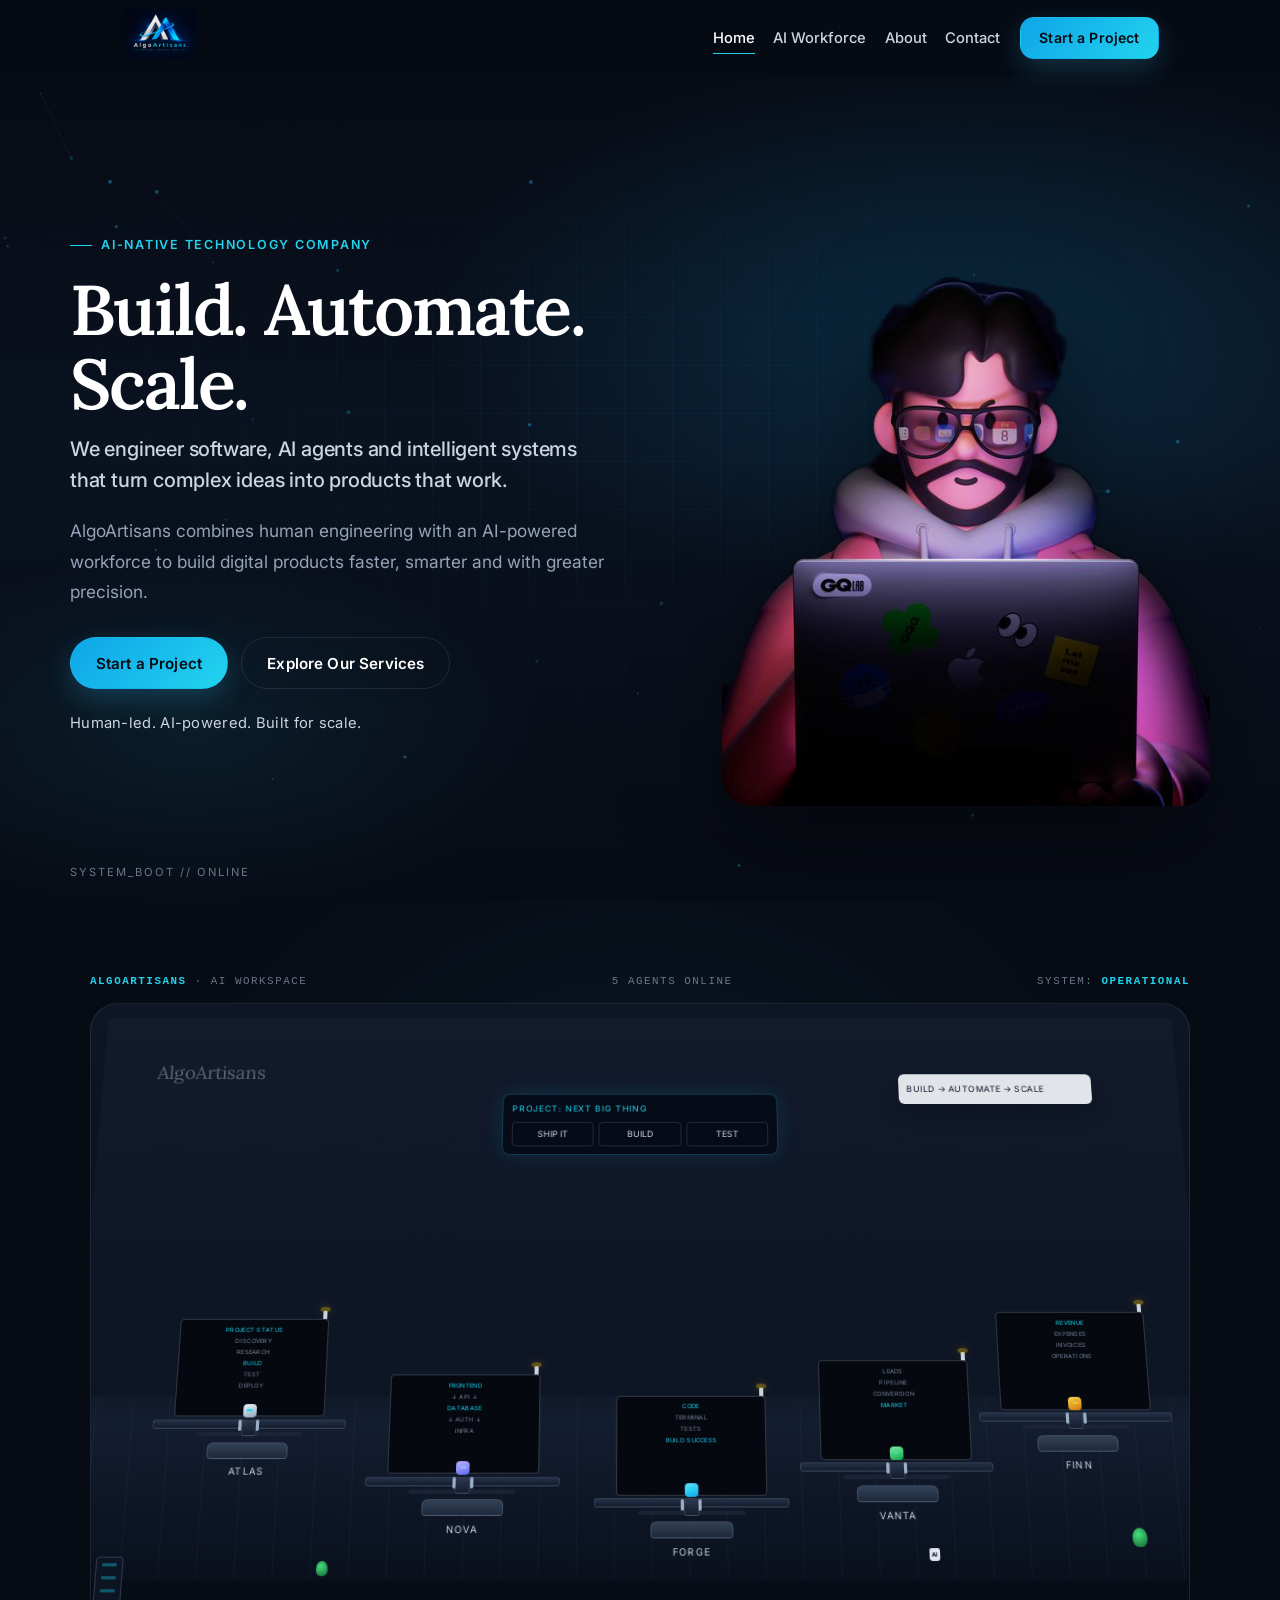
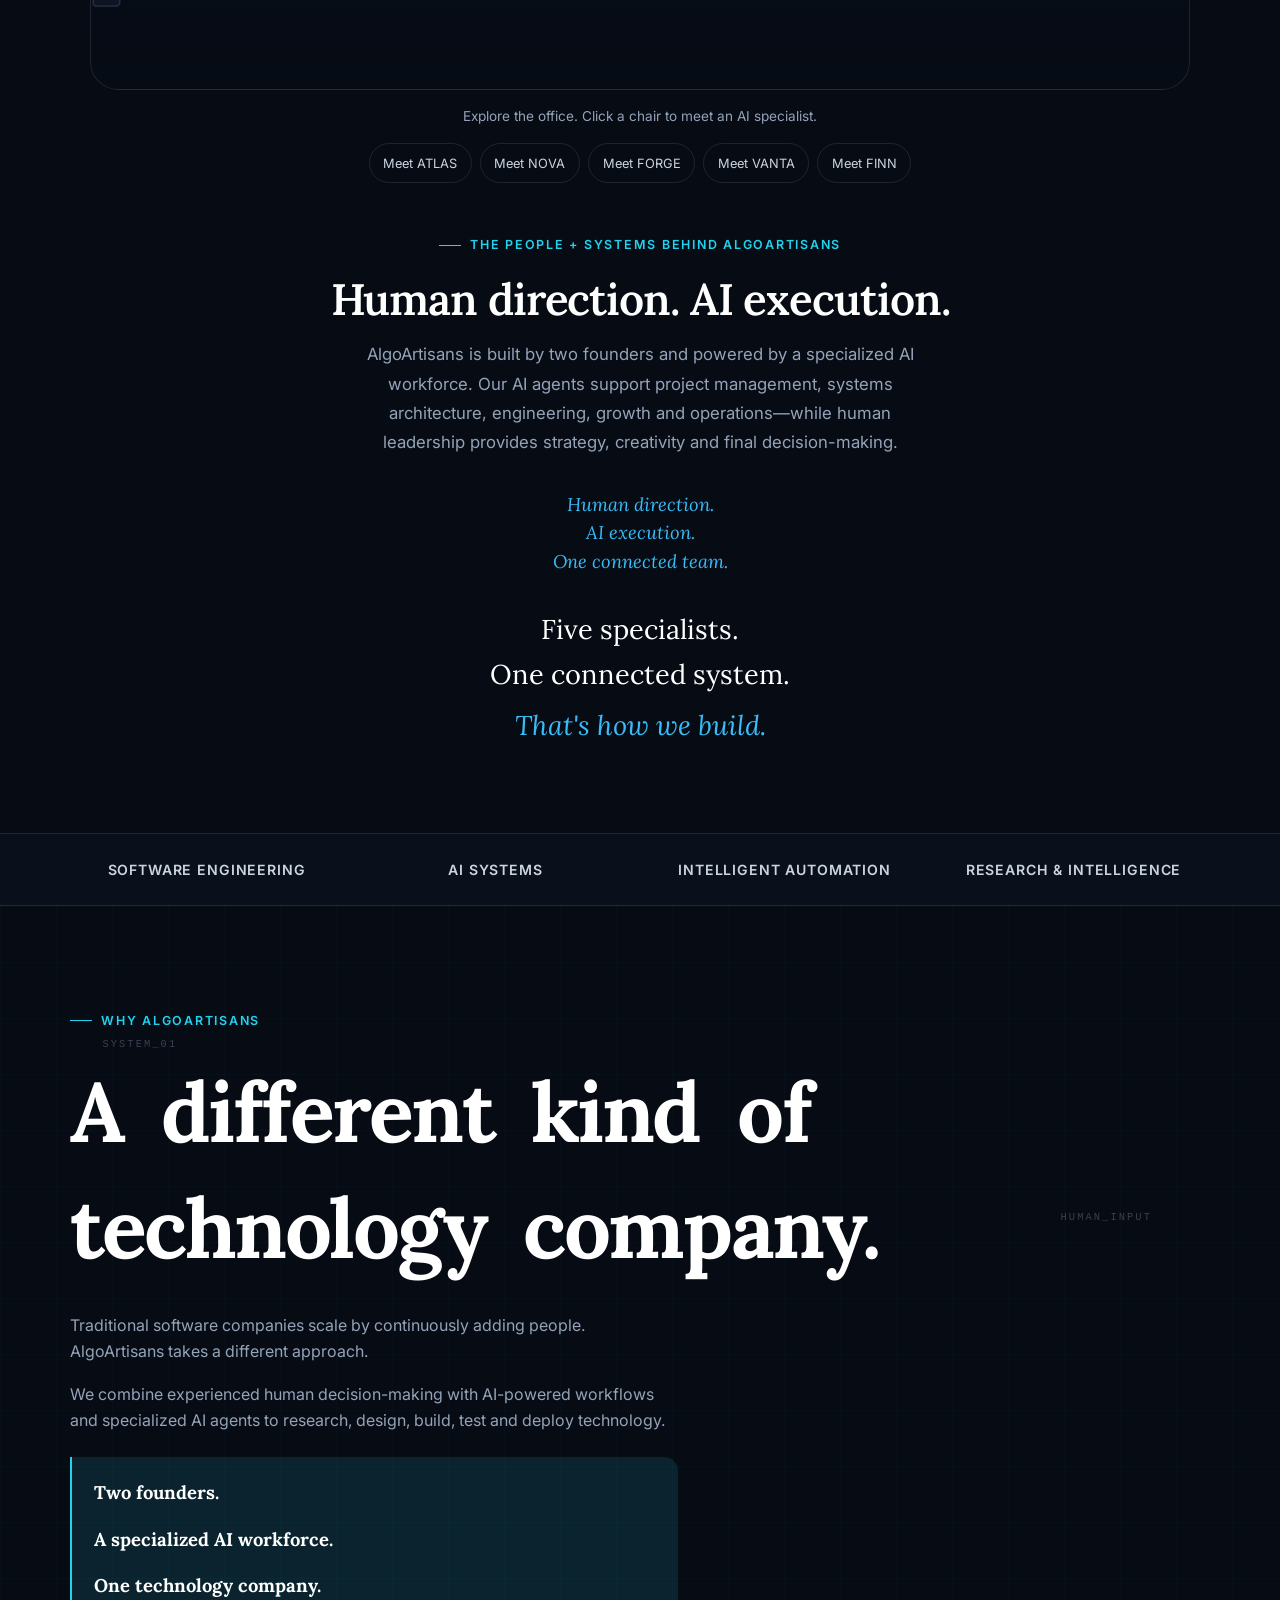
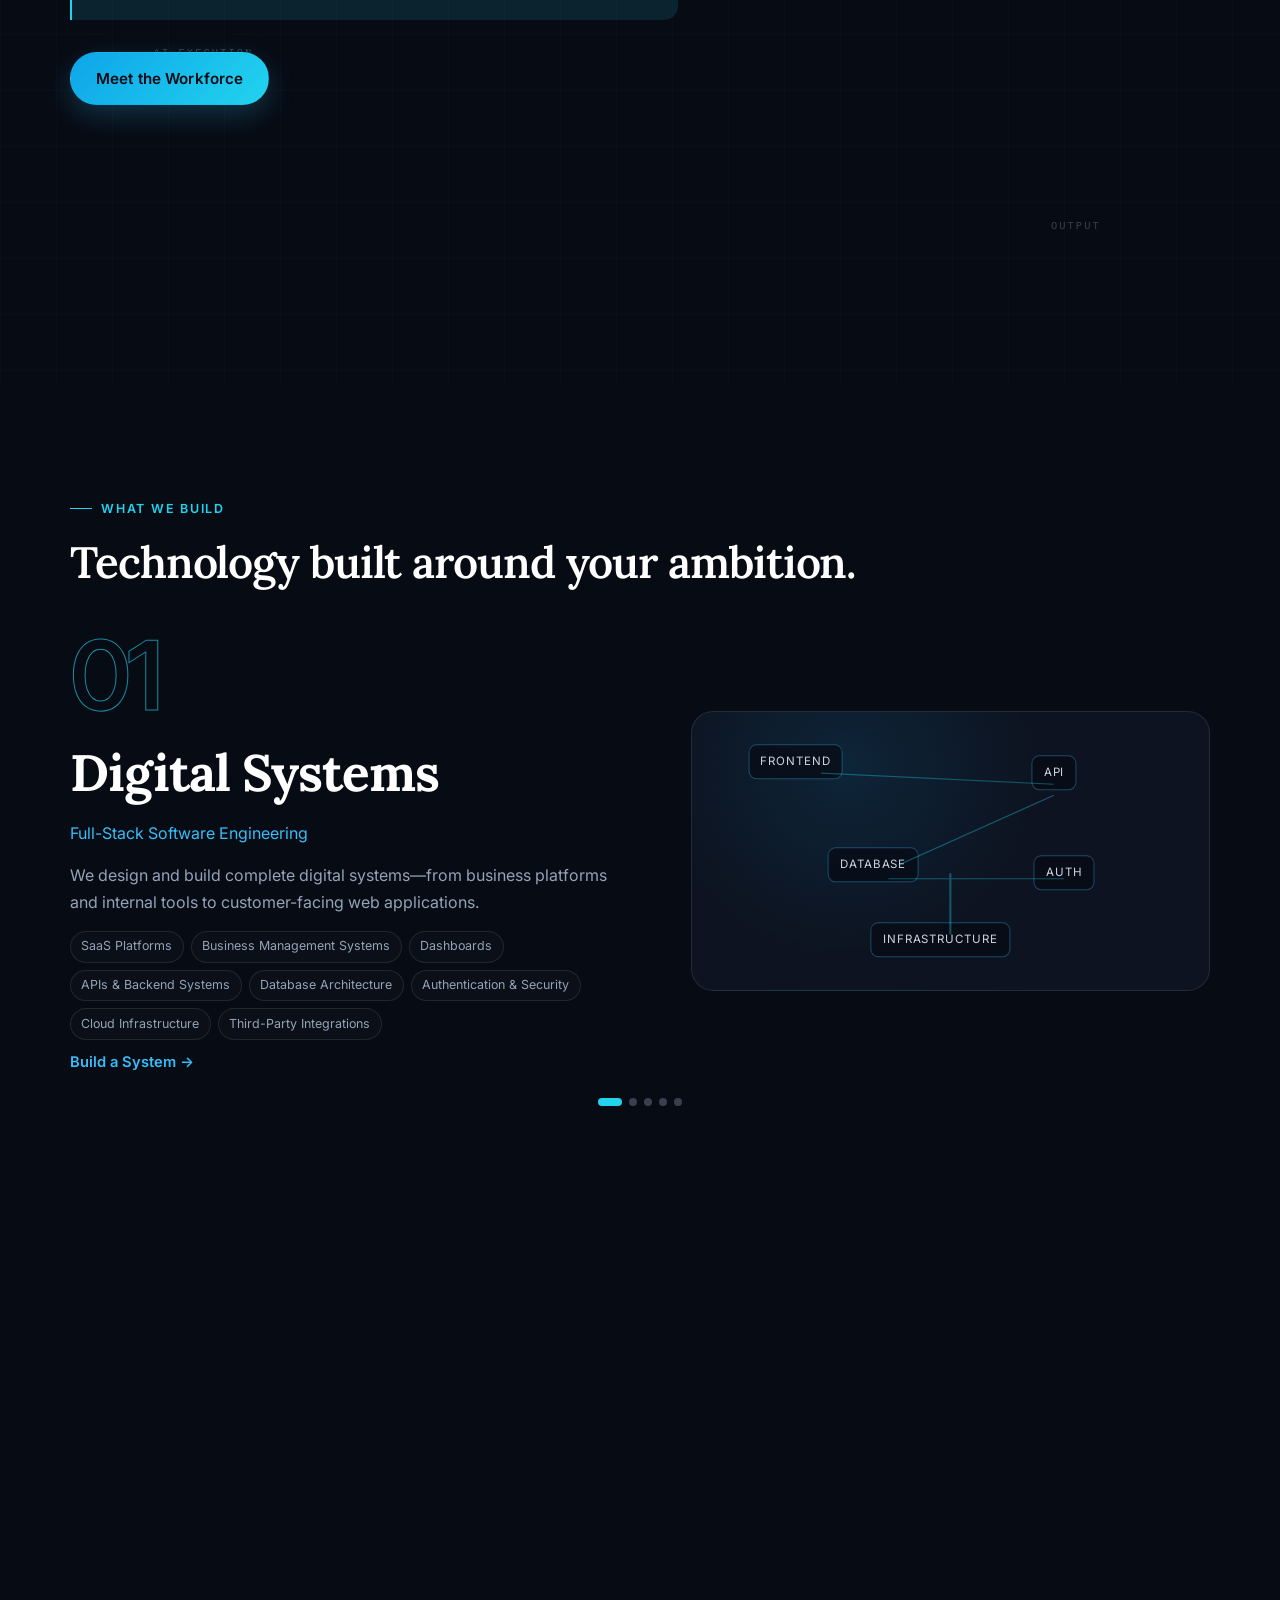
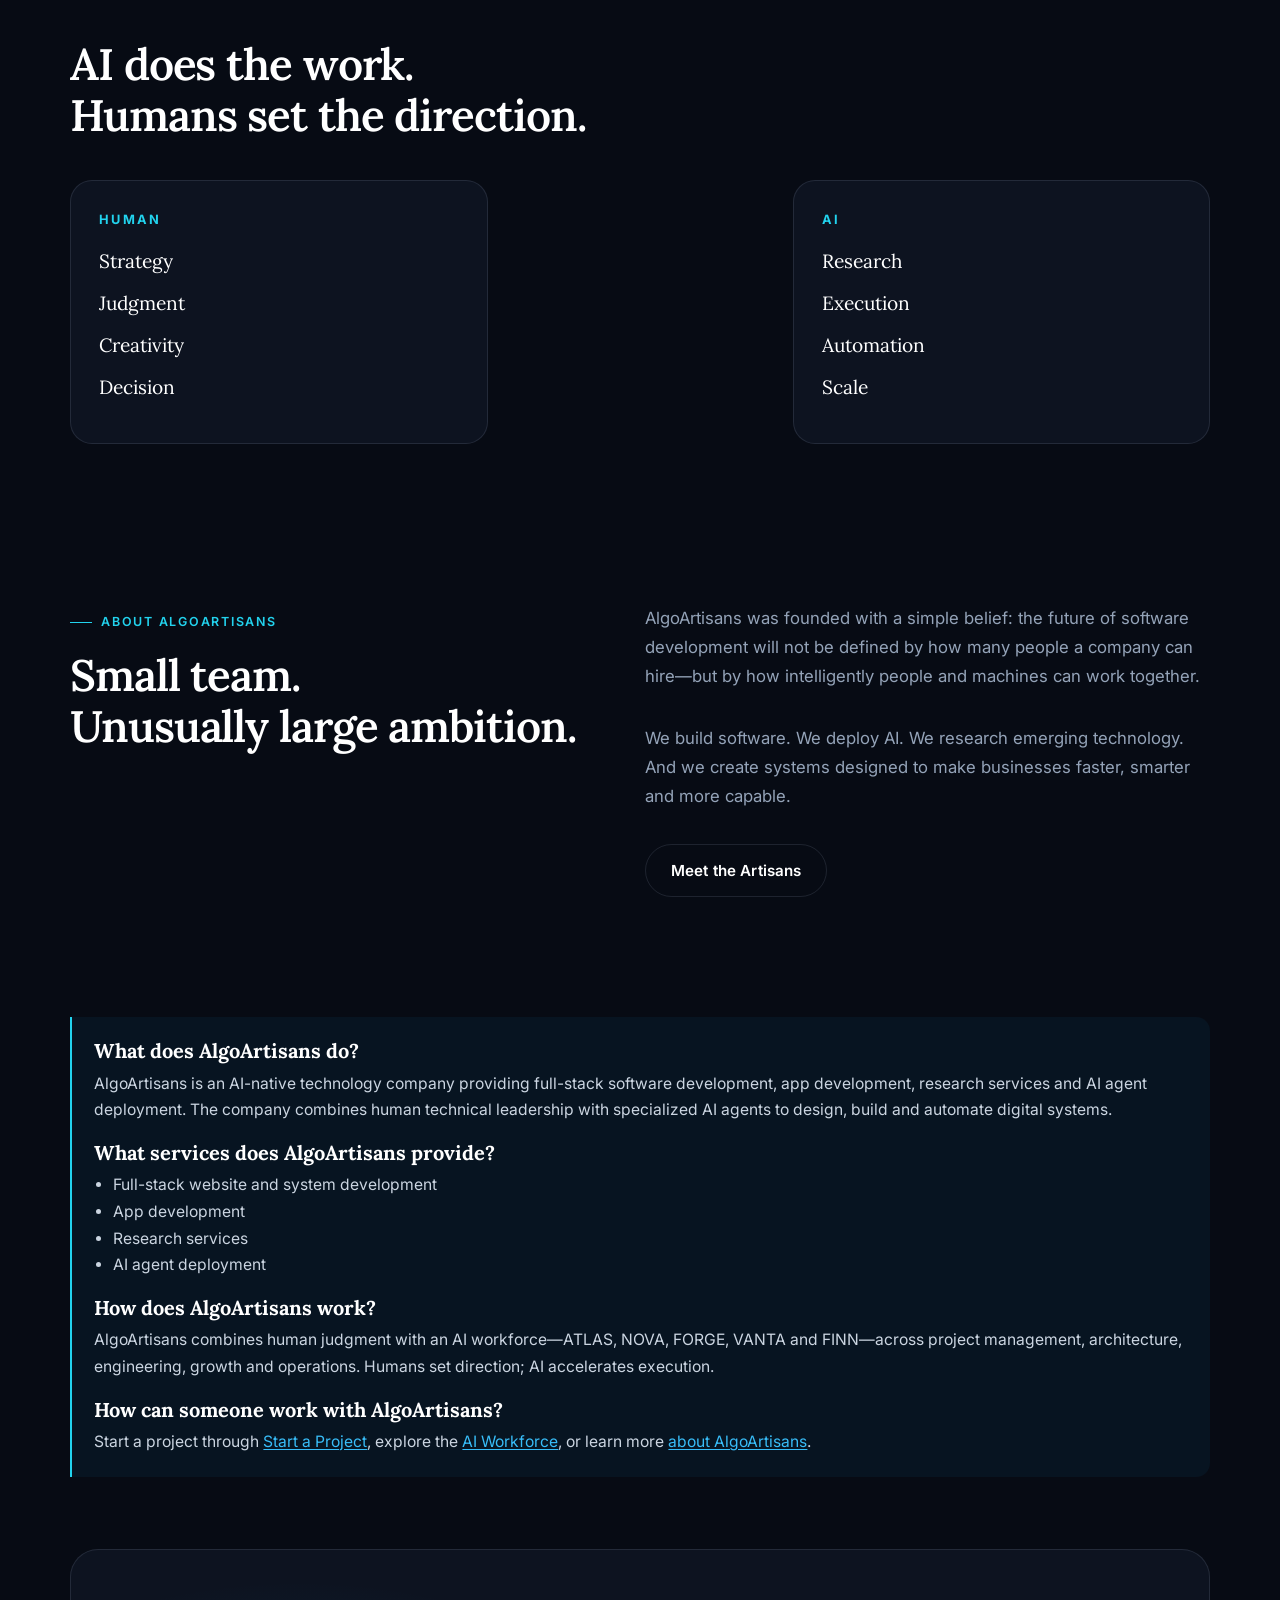
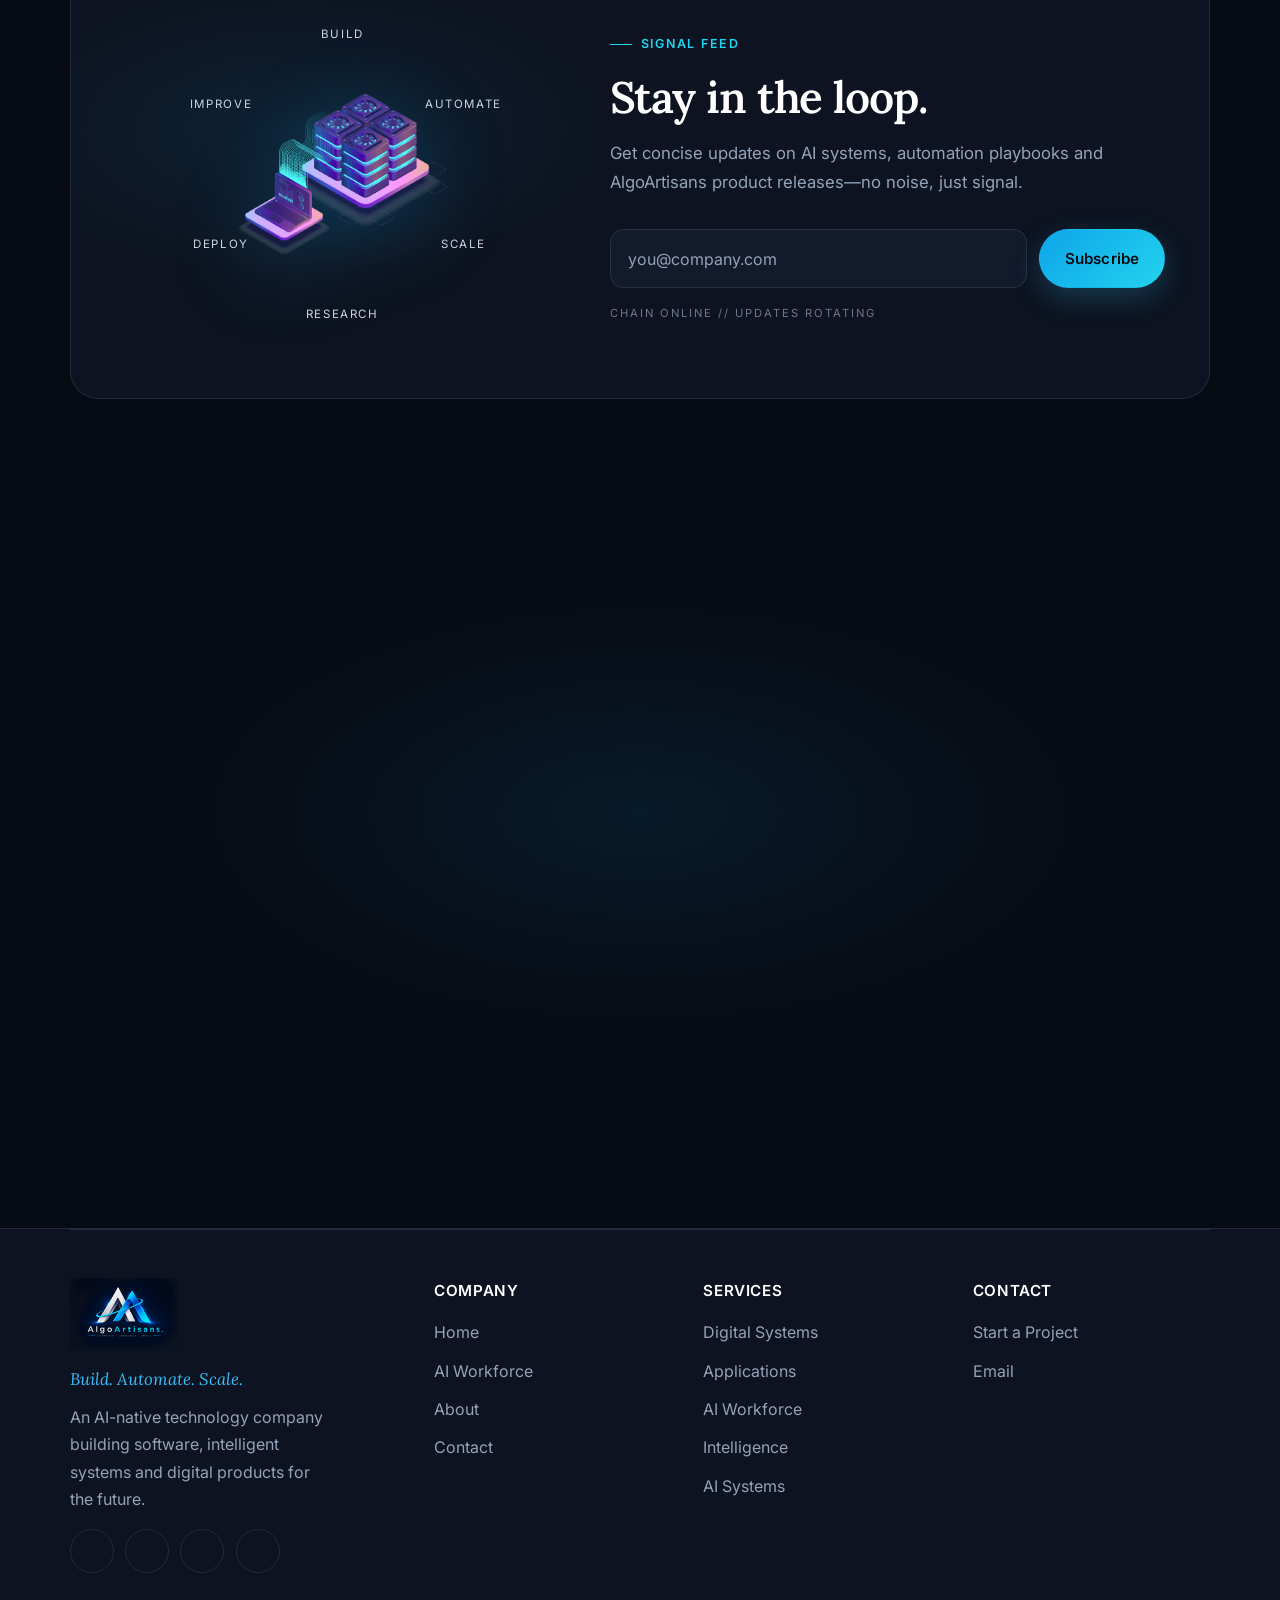
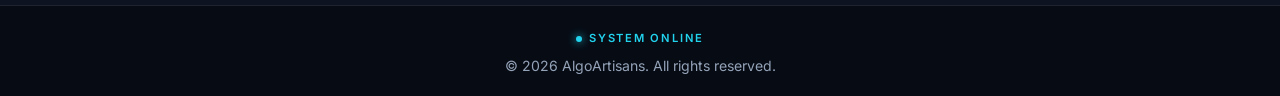
==== commit e13d27e4: "Add Start a Project intake flow and fix contact redirect" ====
--- a/index.html
+++ b/index.html
@@ -101,8 +101,9 @@
         <li class="nav-link is-active"><a href="./index.html" data-cursor="OPEN">Home</a></li>
         <li class="nav-link"><a href="./workforce.html" data-cursor="EXPLORE">AI Workforce</a></li>
         <li class="nav-link"><a href="./aboutus.html" data-cursor="OPEN">About</a></li>
+        <li class="nav-link"><a href="./contact.html" data-cursor="OPEN">Contact</a></li>
         <li class="nav-cta">
-          <a class="btn btn-primary btn-nav" href="./contact.html" data-cursor="OPEN">Start a Project</a>
+          <a class="btn btn-primary btn-nav" href="./start-project.html" data-cursor="OPEN">Start a Project</a>
         </li>
         <li class="sociallinkContainer">
           <a class="sociallink" href="https://www.facebook.com/profile.php?id=61551040525306" aria-label="Facebook" target="_blank" rel="noopener noreferrer"><img src="./img/fabook-icon-white.svg" alt=""></a>
@@ -135,7 +136,7 @@
           <p class="hero-tagline hero-boot" data-boot="3">We engineer software, AI agents and intelligent systems that turn complex ideas into products that work.</p>
           <p class="sub-headline hero-boot" data-boot="4">AlgoArtisans combines human engineering with an AI-powered workforce to build digital products faster, smarter and with greater precision.</p>
           <div class="btnContainer hero-boot" data-boot="5">
-            <a class="btn btn-primary" href="./contact.html" data-cursor="OPEN">Start a Project</a>
+            <a class="btn btn-primary" href="./start-project.html" data-cursor="OPEN">Start a Project</a>
             <a class="btn btn-ghost" href="#services" data-cursor="EXPLORE">Explore Our Services</a>
           </div>
           <p class="hero-support hero-boot" data-boot="6">Human-led. AI-powered. Built for scale.</p>
@@ -350,7 +351,7 @@
             <p class="engine-desc" id="engineDesc">We design and build complete digital systems—from business platforms and internal tools to customer-facing web applications.</p>
             <ul class="capability-list" id="engineCaps"></ul>
             <p class="service-highlight" id="engineHighlight" hidden></p>
-            <a class="text-link" id="engineCta" href="./contact.html" data-cursor="OPEN">Build a System →</a>
+            <a class="text-link" id="engineCta" href="./start-project.html" data-cursor="OPEN">Build a System →</a>
           </div>
           <div class="engine-visual" id="engineVisual" aria-hidden="true">
             <div class="viz viz-systems is-active" data-viz="0">
@@ -494,7 +495,7 @@
       <h2>How does AlgoArtisans work?</h2>
       <p>AlgoArtisans combines human judgment with an AI workforce—ATLAS, NOVA, FORGE, VANTA and FINN—across project management, architecture, engineering, growth and operations. Humans set direction; AI accelerates execution.</p>
       <h2>How can someone work with AlgoArtisans?</h2>
-      <p>Start a project through the <a href="./contact.html">contact page</a>, explore the <a href="./workforce.html">AI Workforce</a>, or learn more <a href="./aboutus.html">about AlgoArtisans</a>.</p>
+      <p>Start a project through <a href="./start-project.html">Start a Project</a>, explore the <a href="./workforce.html">AI Workforce</a>, or learn more <a href="./aboutus.html">about AlgoArtisans</a>.</p>
     </section>
 
     <section class="newsletter-chain section" id="newsletter">
@@ -533,7 +534,7 @@
         <p class="system-status"><span>SYSTEM STATUS</span> <strong id="systemStatusText">READY</strong></p>
         <h2 class="system-ready__title">Have a problem worth solving?</h2>
         <p class="system-ready__sub">Let's build it.</p>
-        <a class="btn btn-primary btn-cta-ready" href="./contact.html" data-cursor="OPEN" data-hover-label="INITIALIZE PROJECT →">Start a Project →</a>
+        <a class="btn btn-primary btn-cta-ready" href="./start-project.html" data-cursor="OPEN" data-hover-label="INITIALIZE PROJECT →">Start a Project →</a>
         <p class="tech-meta">AWAITING INPUT</p>
       </div>
     </section>
@@ -569,7 +570,7 @@
       </div>
       <div class="footerlink">
         <h3 class="linkTitle">Contact</h3>
-        <a href="./contact.html" class="eachLink" data-cursor="OPEN">Start a Project</a>
+        <a href="./start-project.html" class="eachLink" data-cursor="OPEN">Start a Project</a>
         <a href="mailto:algoartisans@gmail.com" class="eachLink">Email</a>
       </div>
     </div>
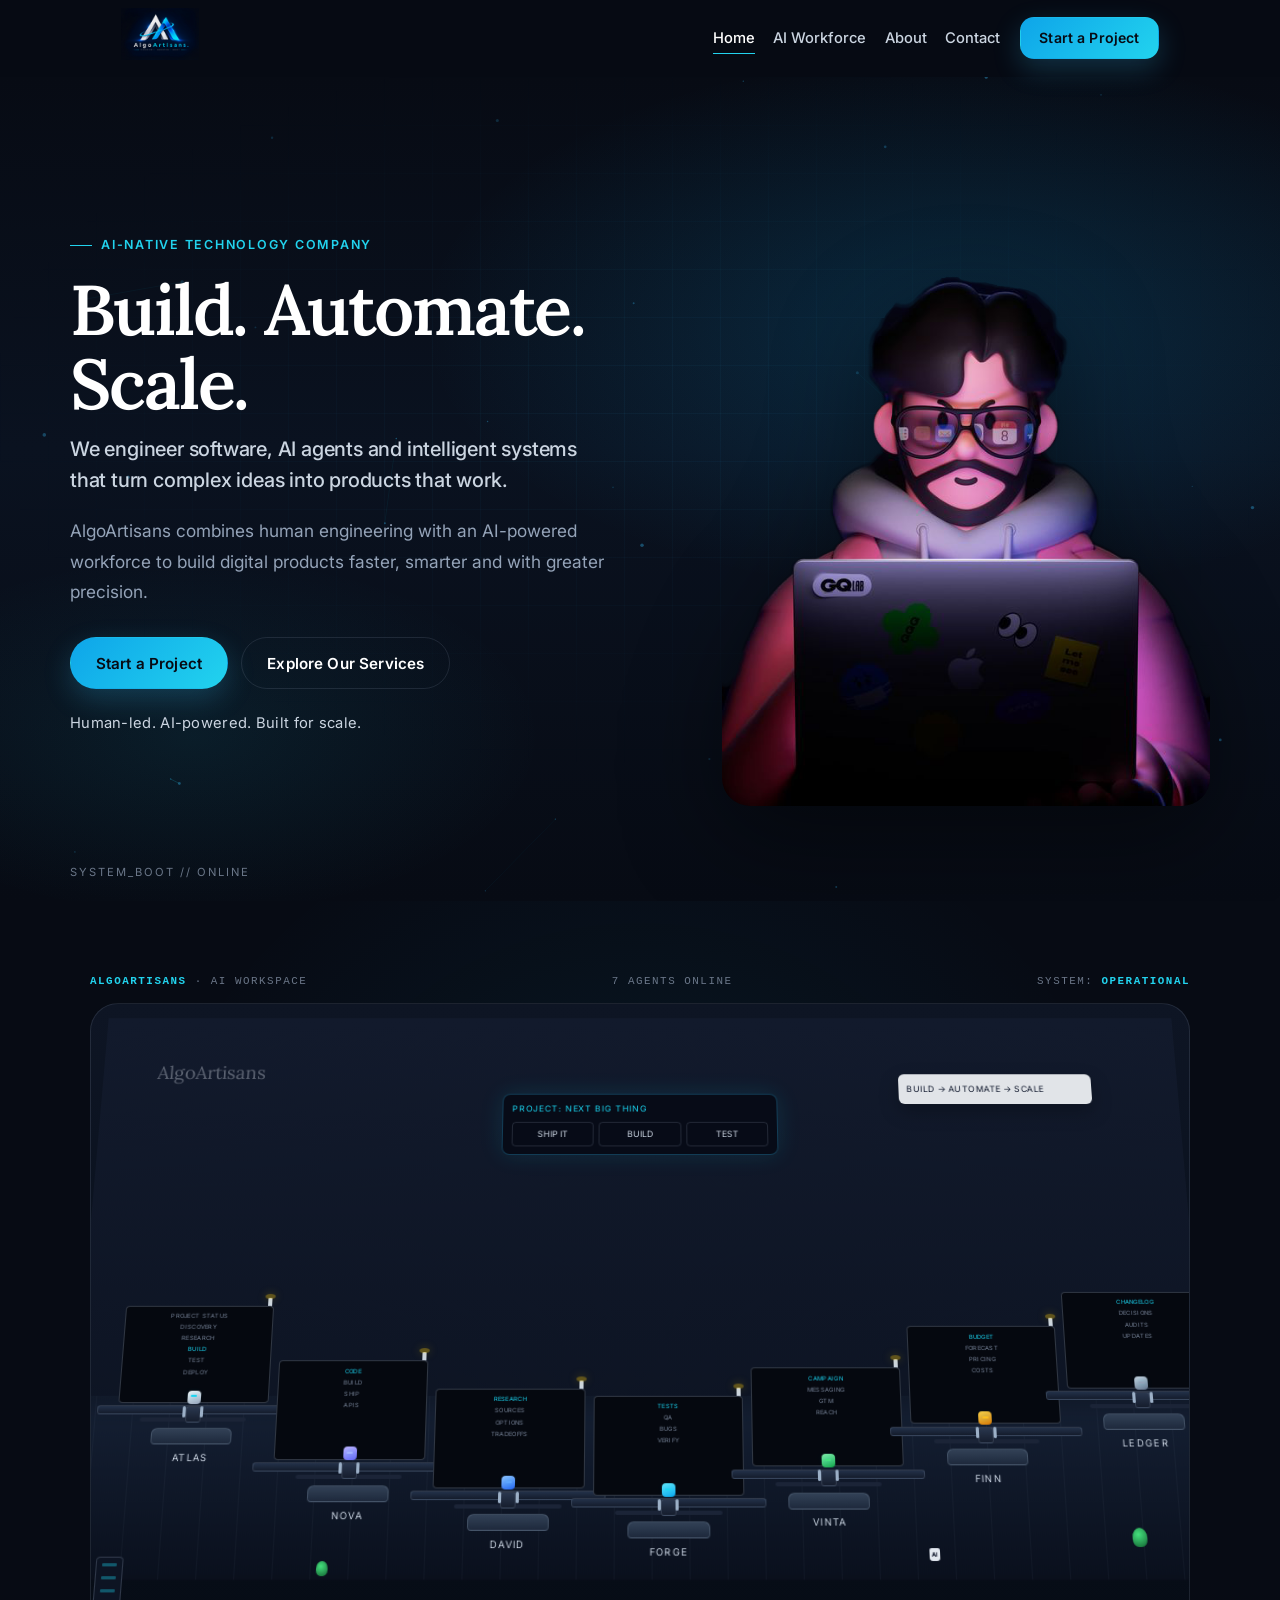
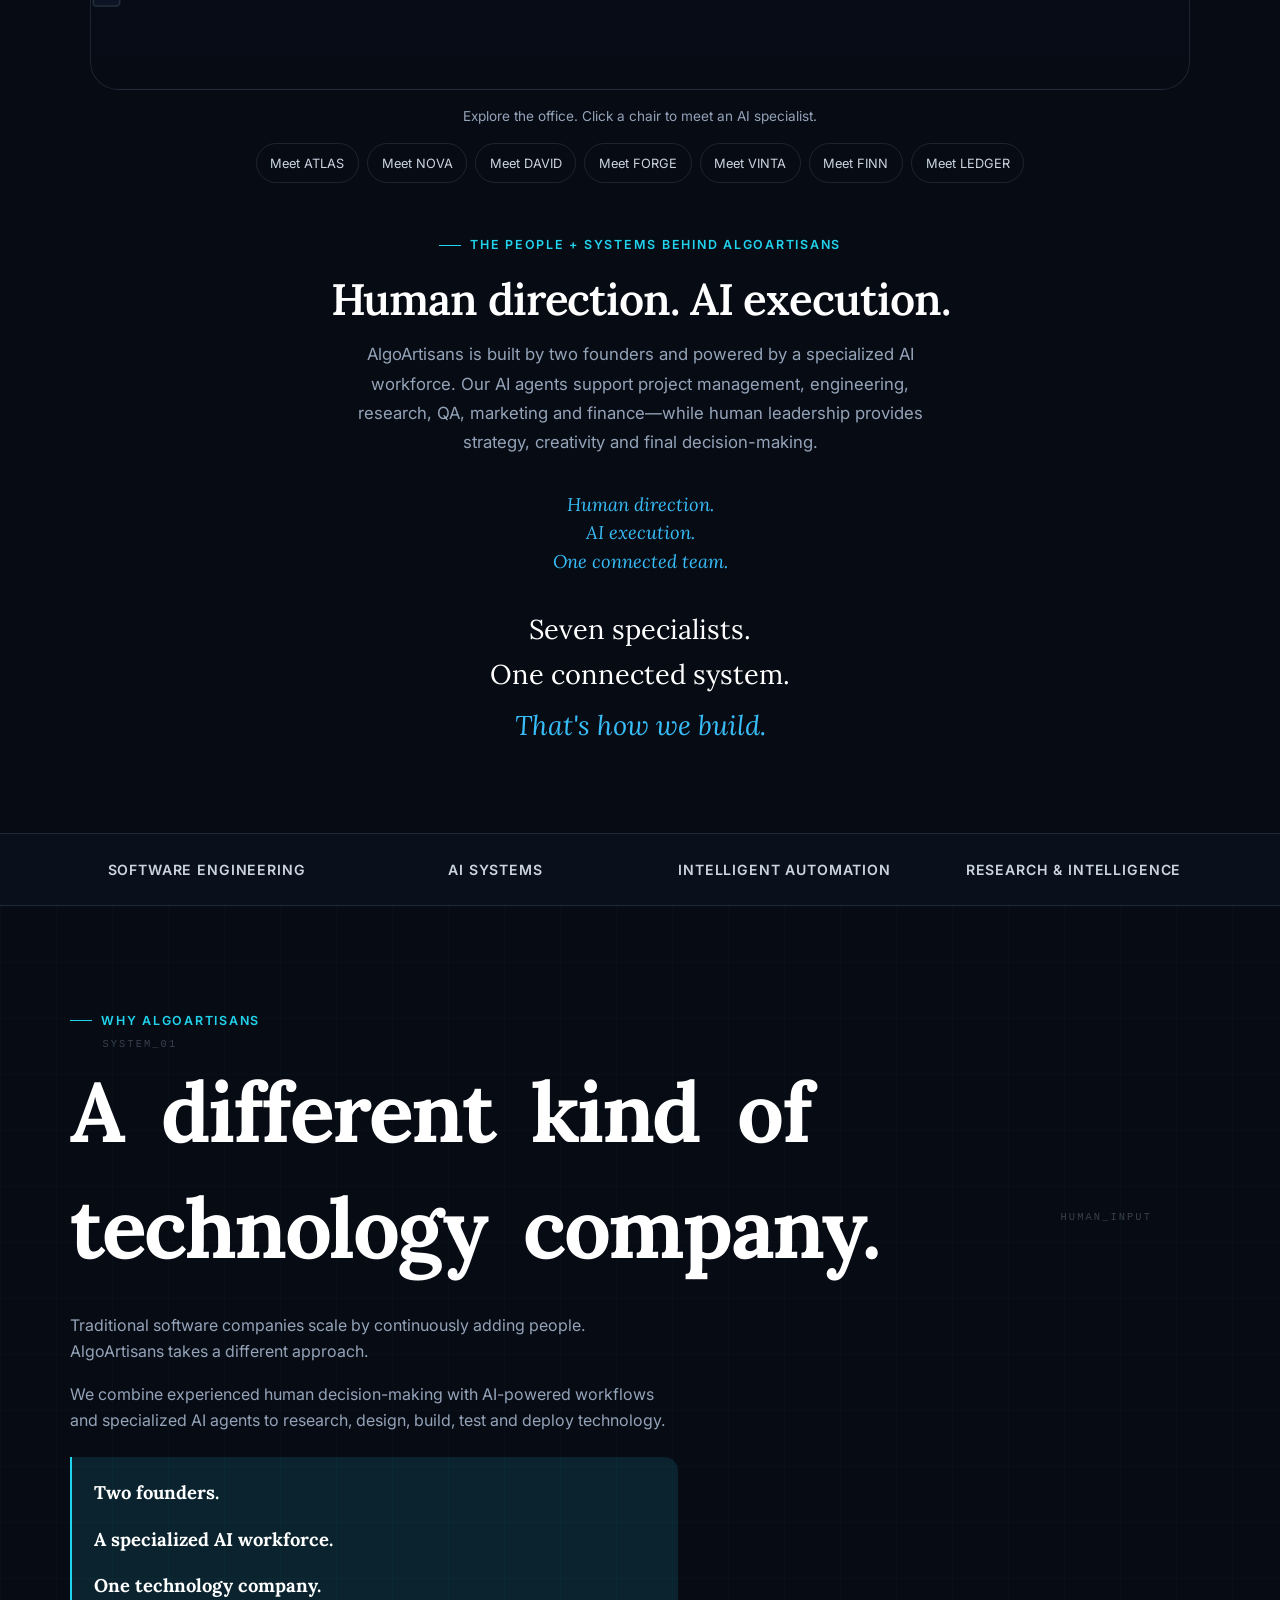
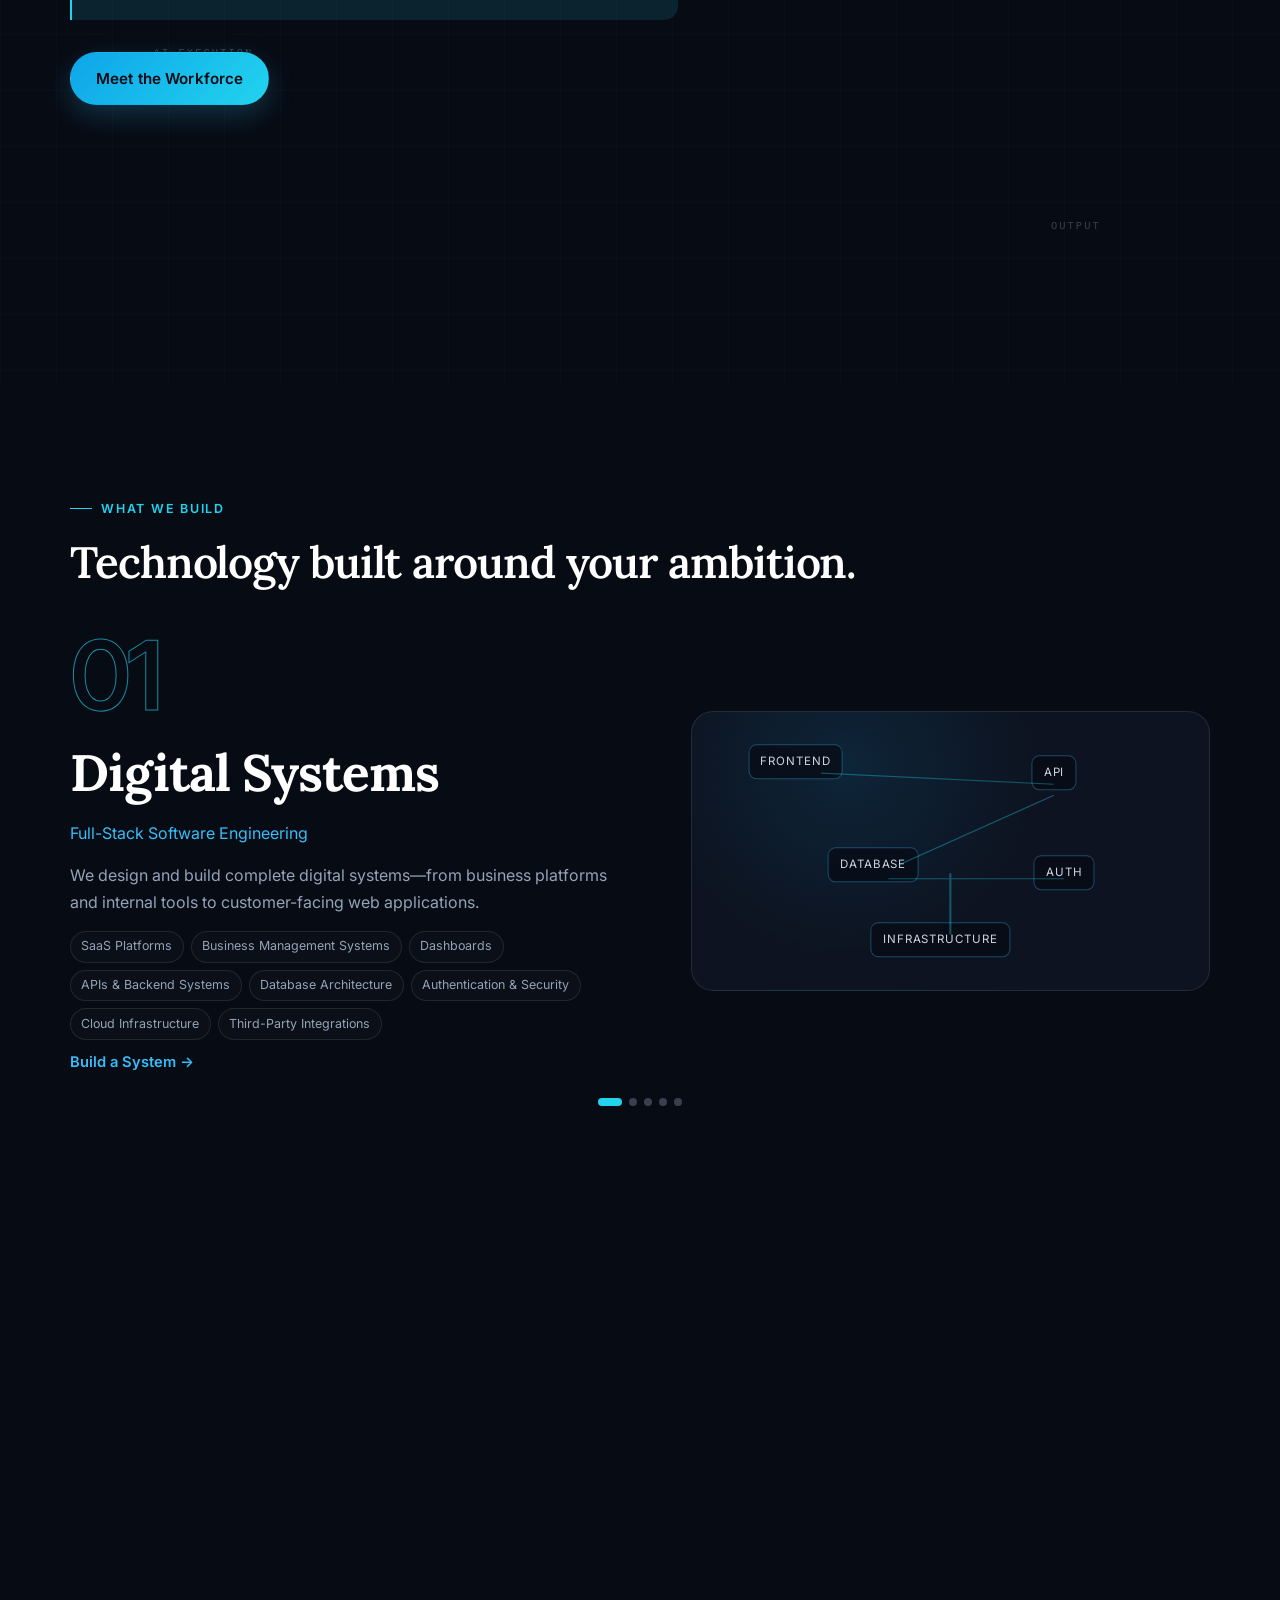
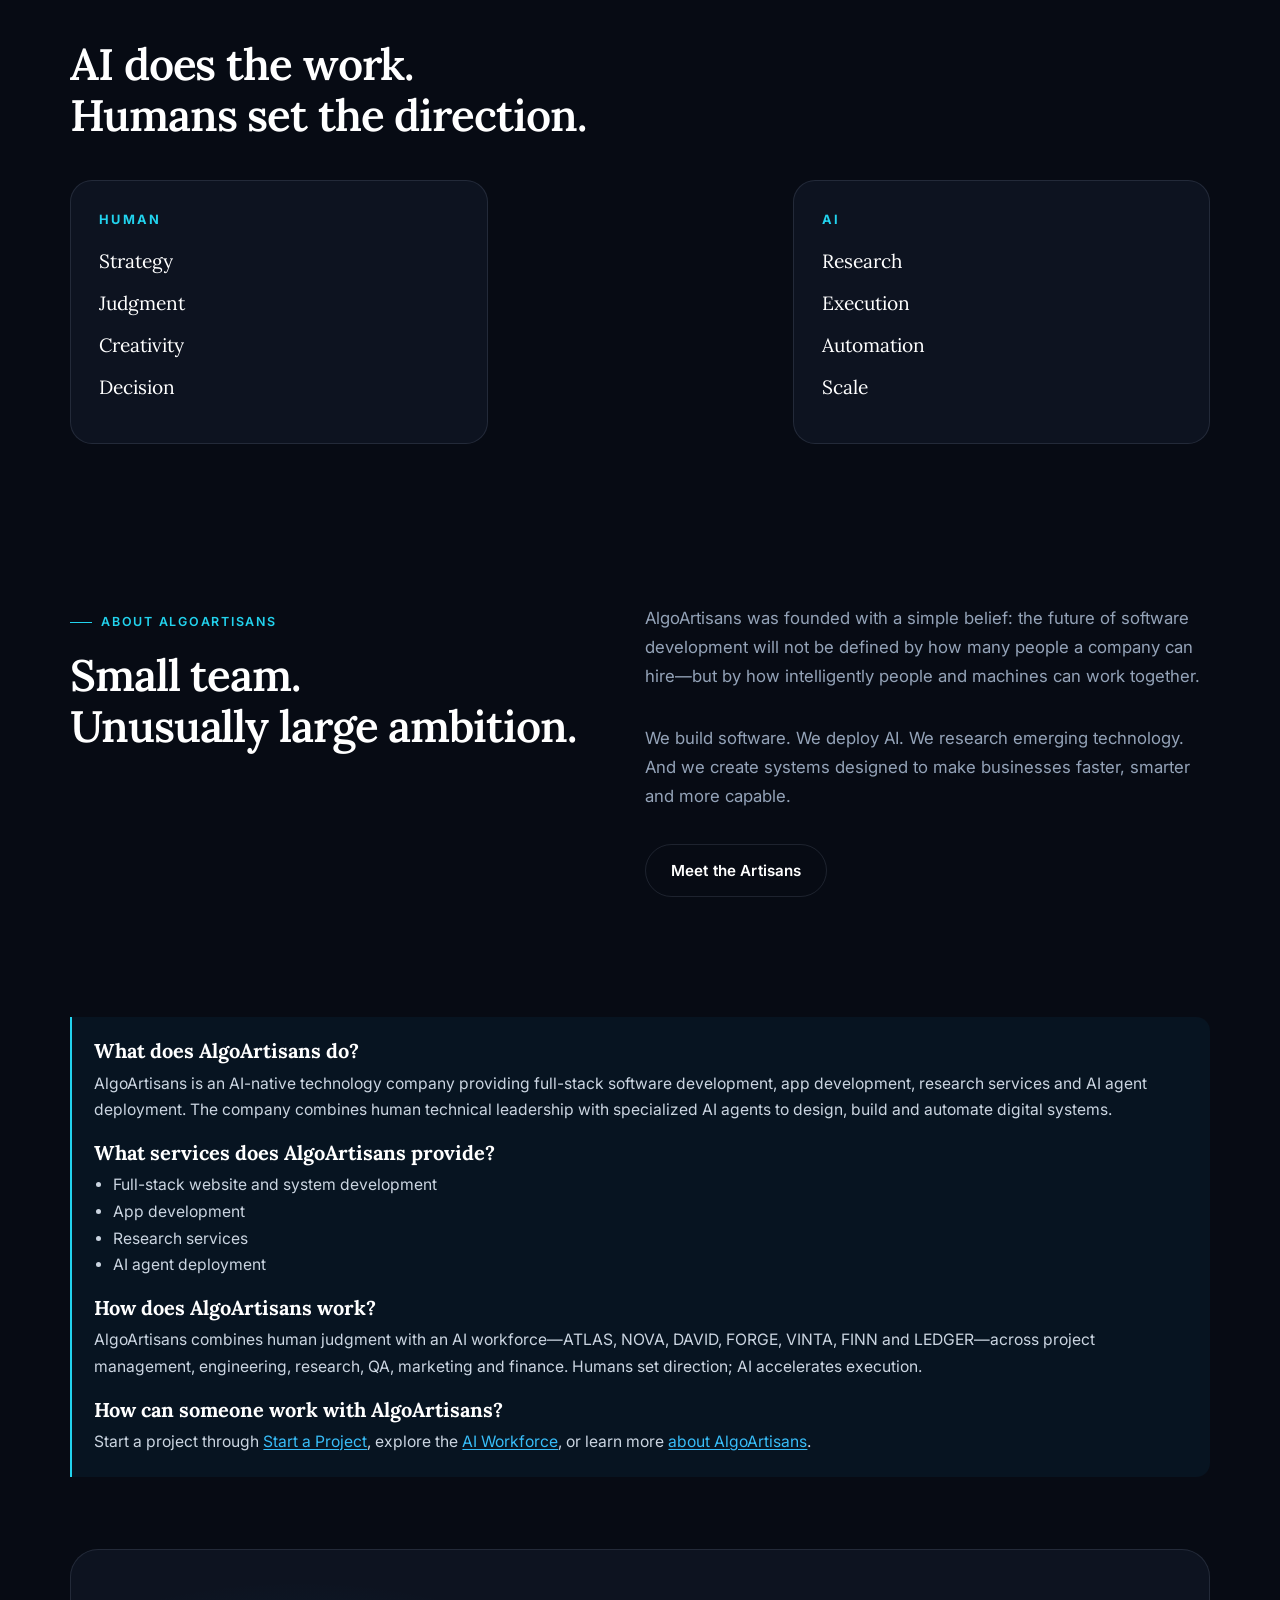
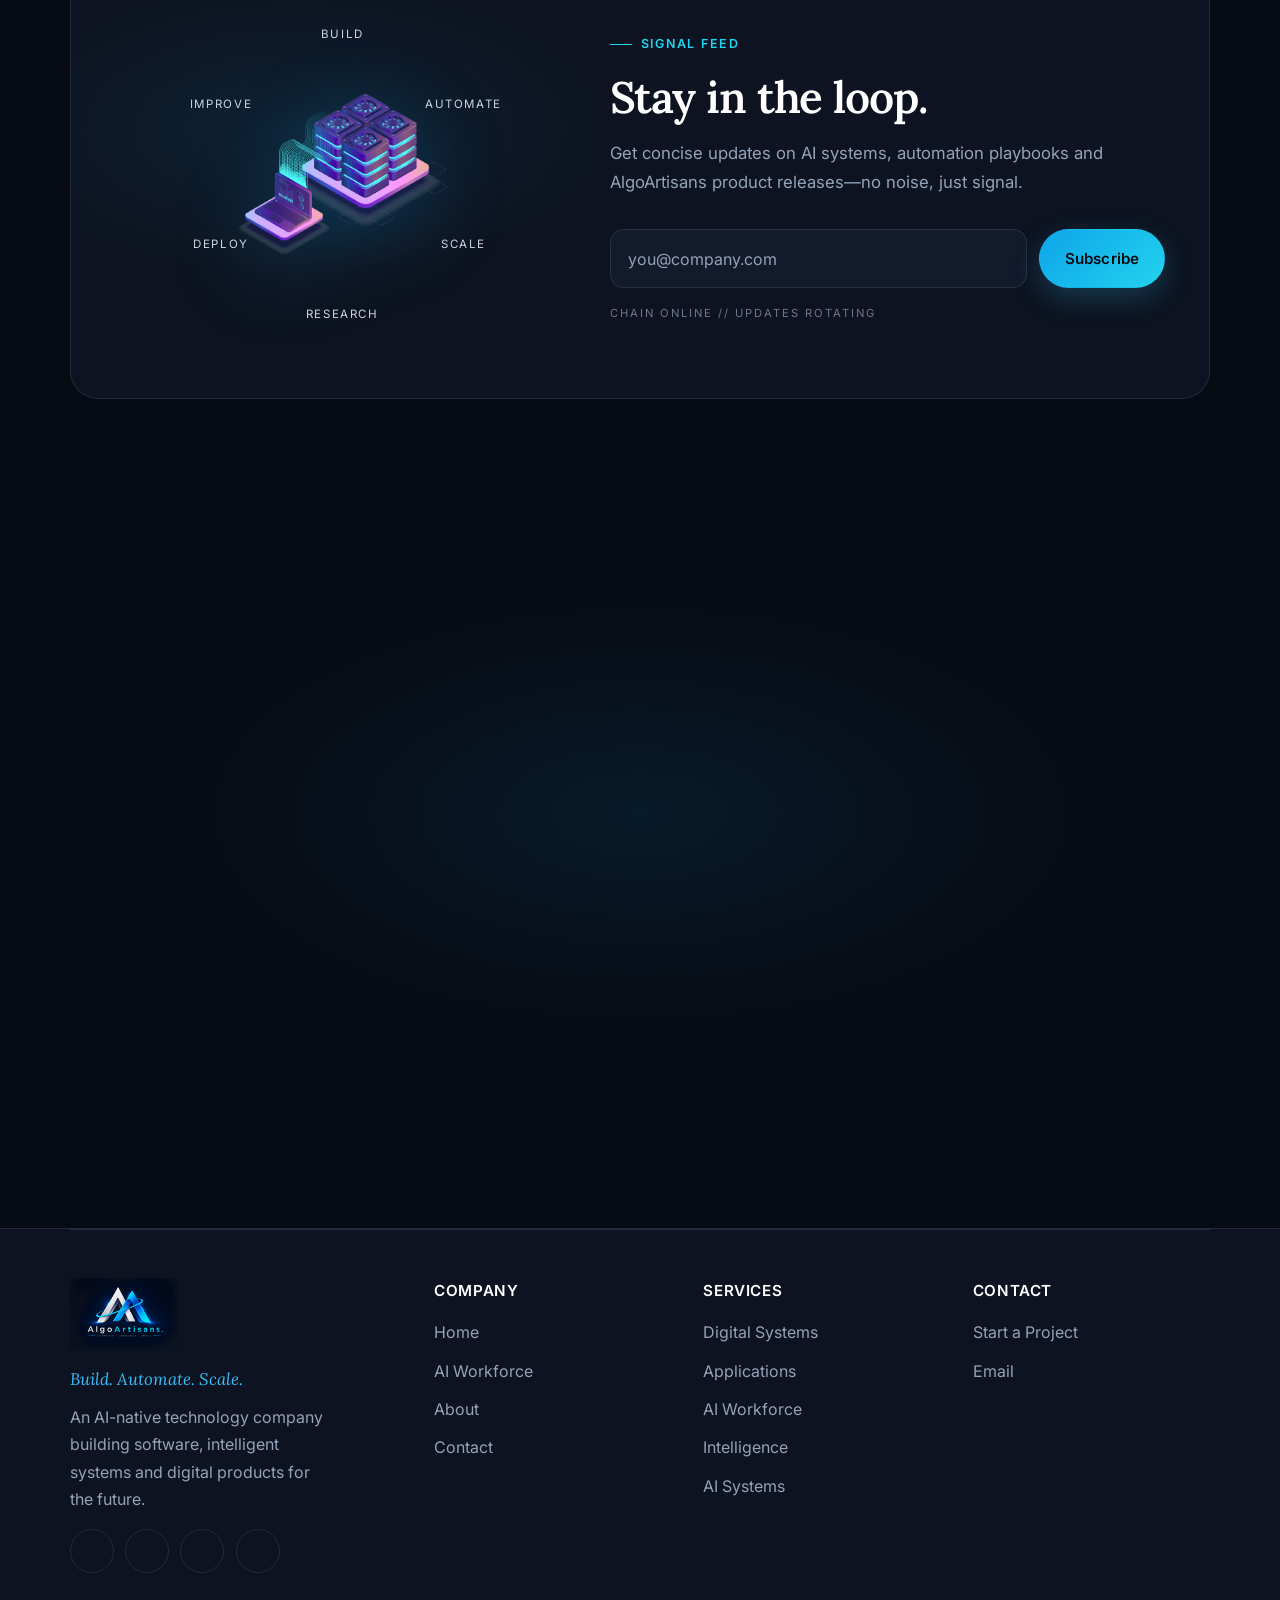
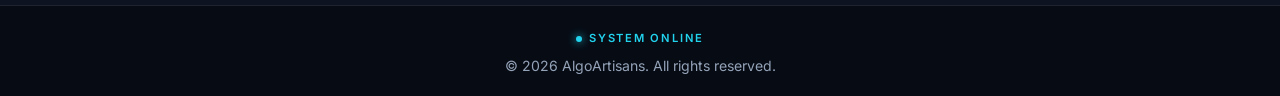
==== commit 9c1df277: "Refresh marketing site for seven-agent AI workforce Update names, roles, desks/zones, roster cards, " ====
--- a/index.html
+++ b/index.html
@@ -163,14 +163,14 @@
       <div class="meet-office__intro" id="meetIntro">
         <p class="eyebrow">About AlgoArtisans</p>
         <h2 class="sectionHeader">Meet the team behind the technology.</h2>
-        <p class="meet-office__support">Two founders. Five AI specialists. One shared workspace.</p>
+        <p class="meet-office__support">Two founders. Seven AI specialists. One shared workspace.</p>
         <button type="button" class="btn btn-primary" id="meetEnter" data-cursor="EXPLORE">Step inside →</button>
       </div>
 
       <div class="meet-stage" id="meetStage" aria-hidden="true">
         <div class="meet-hud">
           <span><strong>ALGOARTISANS</strong> · AI WORKSPACE</span>
-          <span id="meetOnline">5 AGENTS ONLINE</span>
+          <span id="meetOnline">7 AGENTS ONLINE</span>
           <span>SYSTEM: <strong>OPERATIONAL</strong></span>
         </div>
 
@@ -207,10 +207,10 @@
                 <span class="meet-nameplate">ATLAS</span>
               </button>
 
-              <button type="button" class="meet-desk meet-desk--nova is-working" data-agent="nova" data-cursor="VIEW" aria-label="Meet Nova">
+              <button type="button" class="meet-desk meet-desk--nova is-working" data-agent="nova" data-cursor="VIEW" aria-label="Meet Nova, AI Software Engineer">
                 <span class="meet-hover-label">MEET NOVA →</span>
                 <span class="meet-lamp" aria-hidden="true"></span>
-                <div class="meet-monitor"><div class="meet-screen"><span class="on">FRONTEND</span><span>↓ API ↓</span><span class="on">DATABASE</span><span>↓ AUTH ↓</span><span>INFRA</span></div></div>
+                <div class="meet-monitor"><div class="meet-screen"><span class="on">CODE</span><span>BUILD</span><span>SHIP</span><span>APIS</span></div></div>
                 <div class="meet-desk-top"></div>
                 <div class="meet-keyboard"></div>
                 <div class="meet-agent" aria-hidden="true"><div class="meet-agent__head"><i></i></div><div class="meet-agent__body"></div><div class="meet-agent__arm meet-agent__arm--l"></div><div class="meet-agent__arm meet-agent__arm--r"></div></div>
@@ -218,10 +218,22 @@
                 <span class="meet-nameplate">NOVA</span>
               </button>
 
-              <button type="button" class="meet-desk meet-desk--forge is-working" data-agent="forge" data-cursor="VIEW" aria-label="Meet Forge">
+              <button type="button" class="meet-desk meet-desk--david is-working" data-agent="david" data-cursor="VIEW" aria-label="Meet David, AI Researcher">
+                <span class="meet-hover-label">MEET DAVID →</span>
+                <span class="meet-lamp" aria-hidden="true"></span>
+                <div class="meet-monitor"><div class="meet-screen"><span class="on">RESEARCH</span><span>SOURCES</span><span>OPTIONS</span><span>TRADEOFFS</span></div></div>
+                <div class="meet-desk-top"></div>
+                <div class="meet-keyboard"></div>
+                <div class="meet-agent" aria-hidden="true"><div class="meet-agent__head"><i></i></div><div class="meet-agent__body"></div><div class="meet-agent__arm meet-agent__arm--l"></div><div class="meet-agent__arm meet-agent__arm--r"></div></div>
+                <div class="meet-chair"></div>
+                <span class="meet-nameplate">DAVID</span>
+              </button>
+
+
+              <button type="button" class="meet-desk meet-desk--forge is-working" data-agent="forge" data-cursor="VIEW" aria-label="Meet Forge, AI QA / Tester">
                 <span class="meet-hover-label">MEET FORGE →</span>
                 <span class="meet-lamp" aria-hidden="true"></span>
-                <div class="meet-monitor"><div class="meet-screen"><span class="on">CODE</span><span>TERMINAL</span><span>TESTS</span><span class="on">BUILD SUCCESS</span></div></div>
+                <div class="meet-monitor"><div class="meet-screen"><span class="on">TESTS</span><span>QA</span><span>BUGS</span><span>VERIFY</span></div></div>
                 <div class="meet-desk-top"></div>
                 <div class="meet-keyboard"></div>
                 <div class="meet-agent" aria-hidden="true"><div class="meet-agent__head"><i></i></div><div class="meet-agent__body"></div><div class="meet-agent__arm meet-agent__arm--l"></div><div class="meet-agent__arm meet-agent__arm--r"></div></div>
@@ -229,27 +241,39 @@
                 <span class="meet-nameplate">FORGE</span>
               </button>
 
-              <button type="button" class="meet-desk meet-desk--vanta is-working" data-agent="vanta" data-cursor="VIEW" aria-label="Meet Vanta">
-                <span class="meet-hover-label">MEET VANTA →</span>
+              <button type="button" class="meet-desk meet-desk--vanta is-working" data-agent="vanta" data-cursor="VIEW" aria-label="Meet Vinta, AI Marketing Officer">
+                <span class="meet-hover-label">MEET VINTA →</span>
                 <span class="meet-lamp" aria-hidden="true"></span>
-                <div class="meet-monitor"><div class="meet-screen"><span class="on">LEADS</span><span>PIPELINE</span><span>CONVERSION</span><span class="on">MARKET</span></div></div>
+                <div class="meet-monitor"><div class="meet-screen"><span class="on">CAMPAIGN</span><span>MESSAGING</span><span>GTM</span><span>REACH</span></div></div>
                 <div class="meet-desk-top"></div>
                 <div class="meet-keyboard"></div>
                 <div class="meet-agent" aria-hidden="true"><div class="meet-agent__head"><i></i></div><div class="meet-agent__body"></div><div class="meet-agent__arm meet-agent__arm--l"></div><div class="meet-agent__arm meet-agent__arm--r"></div></div>
                 <div class="meet-chair"></div>
-                <span class="meet-nameplate">VANTA</span>
+                <span class="meet-nameplate">VINTA</span>
               </button>
 
-              <button type="button" class="meet-desk meet-desk--finn is-working" data-agent="finn" data-cursor="VIEW" aria-label="Meet Finn">
+              <button type="button" class="meet-desk meet-desk--finn is-working" data-agent="finn" data-cursor="VIEW" aria-label="Meet Finn, AI Finance Officer">
                 <span class="meet-hover-label">MEET FINN →</span>
                 <span class="meet-lamp" aria-hidden="true"></span>
-                <div class="meet-monitor"><div class="meet-screen"><span class="on">REVENUE</span><span>EXPENSES</span><span>INVOICES</span><span>OPERATIONS</span></div></div>
+                <div class="meet-monitor"><div class="meet-screen"><span class="on">BUDGET</span><span>FORECAST</span><span>PRICING</span><span>COSTS</span></div></div>
                 <div class="meet-desk-top"></div>
                 <div class="meet-keyboard"></div>
                 <div class="meet-agent" aria-hidden="true"><div class="meet-agent__head"><i></i></div><div class="meet-agent__body"></div><div class="meet-agent__arm meet-agent__arm--l"></div><div class="meet-agent__arm meet-agent__arm--r"></div></div>
                 <div class="meet-chair"></div>
                 <span class="meet-nameplate">FINN</span>
               </button>
+
+              <button type="button" class="meet-desk meet-desk--ledger is-working" data-agent="ledger" data-cursor="VIEW" aria-label="Meet Ledger, AI Auditor">
+                <span class="meet-hover-label">MEET LEDGER →</span>
+                <span class="meet-lamp" aria-hidden="true"></span>
+                <div class="meet-monitor"><div class="meet-screen"><span class="on">CHANGELOG</span><span>DECISIONS</span><span>AUDITS</span><span>UPDATES</span></div></div>
+                <div class="meet-desk-top"></div>
+                <div class="meet-keyboard"></div>
+                <div class="meet-agent" aria-hidden="true"><div class="meet-agent__head"><i></i></div><div class="meet-agent__body"></div><div class="meet-agent__arm meet-agent__arm--l"></div><div class="meet-agent__arm meet-agent__arm--r"></div></div>
+                <div class="meet-chair"></div>
+                <span class="meet-nameplate">LEDGER</span>
+              </button>
+
             </div>
           </div>
 
@@ -266,9 +290,11 @@
         <div class="meet-mobile-nav" id="meetMobileNav" aria-label="Choose an agent">
           <button type="button" data-agent="atlas" class="is-active">01 ATLAS</button>
           <button type="button" data-agent="nova">02 NOVA</button>
-          <button type="button" data-agent="forge">03 FORGE</button>
-          <button type="button" data-agent="vanta">04 VANTA</button>
-          <button type="button" data-agent="finn">05 FINN</button>
+          <button type="button" data-agent="david">03 DAVID</button>
+          <button type="button" data-agent="forge">04 FORGE</button>
+          <button type="button" data-agent="vanta">05 VINTA</button>
+          <button type="button" data-agent="finn">06 FINN</button>
+          <button type="button" data-agent="ledger">07 LEDGER</button>
         </div>
 
         <p class="meet-hint">Explore the office. Click a chair to meet an AI specialist.</p>
@@ -277,20 +303,22 @@
       <div class="meet-a11y" aria-label="Meet agents">
         <button type="button" data-agent="atlas">Meet ATLAS</button>
         <button type="button" data-agent="nova">Meet NOVA</button>
+        <button type="button" data-agent="david">Meet DAVID</button>
         <button type="button" data-agent="forge">Meet FORGE</button>
-        <button type="button" data-agent="vanta">Meet VANTA</button>
+        <button type="button" data-agent="vanta">Meet VINTA</button>
         <button type="button" data-agent="finn">Meet FINN</button>
+        <button type="button" data-agent="ledger">Meet LEDGER</button>
       </div>
 
       <div class="meet-copy">
         <p class="eyebrow">The people + systems behind AlgoArtisans</p>
         <h3 class="sectionHeader">Human direction. AI execution.</h3>
-        <p class="sectionPara" style="margin-inline:auto">AlgoArtisans is built by two founders and powered by a specialized AI workforce. Our AI agents support project management, systems architecture, engineering, growth and operations—while human leadership provides strategy, creativity and final decision-making.</p>
+        <p class="sectionPara" style="margin-inline:auto">AlgoArtisans is built by two founders and powered by a specialized AI workforce. Our AI agents support project management, engineering, research, QA, marketing and finance—while human leadership provides strategy, creativity and final decision-making.</p>
         <p class="office-statement">Human direction.<br>AI execution.<br>One connected team.</p>
       </div>
 
       <div class="meet-closer" id="meetCloser">
-        <p>Five specialists.<br>One connected system.</p>
+        <p>Seven specialists.<br>One connected system.</p>
         <p class="accent">That's how we build.</p>
       </div>
     </section>
@@ -371,9 +399,11 @@
             <div class="viz viz-agents" data-viz="2">
               <div class="mini-agent" data-a="0">ATLAS</div>
               <div class="mini-agent" data-a="1">NOVA</div>
-              <div class="mini-agent" data-a="2">FORGE</div>
-              <div class="mini-agent" data-a="3">VANTA</div>
-              <div class="mini-agent" data-a="4">FINN</div>
+              <div class="mini-agent" data-a="2">DAVID</div>
+              <div class="mini-agent" data-a="3">FORGE</div>
+              <div class="mini-agent" data-a="4">VINTA</div>
+              <div class="mini-agent" data-a="5">FINN</div>
+              <div class="mini-agent" data-a="6">LEDGER</div>
               <div class="mini-core">AI</div>
             </div>
             <div class="viz viz-intel" data-viz="3">
@@ -426,7 +456,7 @@
         <div class="reveal">
           <p class="eyebrow">Inside AlgoArtisans</p>
           <h2 class="sectionHeader">Meet the AI Workforce.</h2>
-          <p class="sectionPara">Five specialized AI agents work across project management, architecture, engineering, growth and operations—inside a living digital office.</p>
+          <p class="sectionPara">Seven specialized AI agents work across project management, engineering, research, QA, marketing and finance—inside a living digital office.</p>
           <p class="sectionPara">Explore the full interactive diorama, agent desks, collaboration packets and system status on the dedicated AI Workforce page.</p>
           <a class="btn btn-primary" href="./workforce.html" data-cursor="OPEN">Enter the AI Office →</a>
         </div>
@@ -493,7 +523,7 @@
         <li>AI agent deployment</li>
       </ul>
       <h2>How does AlgoArtisans work?</h2>
-      <p>AlgoArtisans combines human judgment with an AI workforce—ATLAS, NOVA, FORGE, VANTA and FINN—across project management, architecture, engineering, growth and operations. Humans set direction; AI accelerates execution.</p>
+      <p>AlgoArtisans combines human judgment with an AI workforce—ATLAS, NOVA, DAVID, FORGE, VINTA, FINN and LEDGER—across project management, engineering, research, QA, marketing and finance. Humans set direction; AI accelerates execution.</p>
       <h2>How can someone work with AlgoArtisans?</h2>
       <p>Start a project through <a href="./start-project.html">Start a Project</a>, explore the <a href="./workforce.html">AI Workforce</a>, or learn more <a href="./aboutus.html">about AlgoArtisans</a>.</p>
     </section>
--- a/motion.css
+++ b/motion.css
@@ -694,6 +694,61 @@
   border: 1px solid var(--navy-border);
   border-radius: var(--radius-lg);
   background: var(--navy-elevated);
+}
+
+.agent-panel.has-portrait {
+  max-width: 440px;
+  padding-top: 1.1rem;
+  overflow: hidden;
+  background:
+    radial-gradient(ellipse 80% 45% at 50% 0%, rgba(56, 189, 248, 0.16), transparent 55%),
+    var(--navy-elevated);
+}
+
+.agent-panel__portrait {
+  position: relative;
+  margin: -0.15rem -0.25rem 1rem;
+  border-radius: 14px;
+  overflow: hidden;
+  background:
+    radial-gradient(ellipse 60% 50% at 50% 35%, rgba(14, 165, 233, 0.2), transparent 65%),
+    linear-gradient(180deg, rgba(13, 19, 32, 0.2), rgba(7, 11, 20, 0.55));
+  border: 1px solid rgba(56, 189, 248, 0.2);
+  aspect-ratio: 5 / 4;
+  animation: agent-portrait-in 0.45s cubic-bezier(0.22, 1, 0.36, 1) both;
+}
+
+.agent-panel__portrait[hidden] {
+  display: none;
+}
+
+.agent-panel__portrait img {
+  width: 100%;
+  height: 100%;
+  object-fit: contain;
+  object-position: center bottom;
+  display: block;
+  filter: drop-shadow(0 18px 36px rgba(14, 165, 233, 0.22));
+}
+
+.agent-panel__portrait::after {
+  content: "";
+  position: absolute;
+  inset: auto 0 0;
+  height: 28%;
+  background: linear-gradient(180deg, transparent, rgba(13, 19, 32, 0.55));
+  pointer-events: none;
+}
+
+@keyframes agent-portrait-in {
+  from {
+    opacity: 0;
+    transform: translateY(12px) scale(0.97);
+  }
+  to {
+    opacity: 1;
+    transform: none;
+  }
 }
 
 .agent-panel[hidden] { display: none; }
--- a/office.css
+++ b/office.css
@@ -491,6 +491,29 @@
 .desk.is-working .fin-bars i:nth-child(2) { height: 75%; background: rgba(34, 211, 238, 0.55); }
 .desk.is-working .fin-bars i:nth-child(3) { height: 40%; }
 
+.screen--david,
+.screen--ledger,
+.screen--forge {
+  display: flex;
+  flex-direction: column;
+  gap: 0.18rem;
+  font-size: 0.38rem;
+  letter-spacing: 0.08em;
+  color: rgba(148, 163, 184, 0.75);
+}
+
+.screen--david span:first-child,
+.screen--ledger span:first-child,
+.screen--forge span:first-child {
+  color: var(--accent);
+}
+
+.desk.is-working .screen--david span:nth-child(2),
+.desk.is-working .screen--ledger span:nth-child(2),
+.desk.is-working .screen--forge span:nth-child(2) {
+  color: rgba(226, 232, 240, 0.9);
+}
+
 .keyboard {
   position: absolute;
   left: 50%;
@@ -563,6 +586,10 @@
 .agent--nova .agent-head { background: linear-gradient(160deg, #c4b5fd, #6366f1); }
 .agent--nova .agent-head i { background: #a5b4fc; }
 .agent--forge .agent-head { background: linear-gradient(160deg, #67e8f9, #0ea5e9); }
+.agent--ledger .agent-head { background: linear-gradient(160deg, #cbd5e1, #64748b); }
+.agent--ledger .agent-head i { background: #94a3b8; }
+.agent--david .agent-head { background: linear-gradient(160deg, #93c5fd, #2563eb); }
+.agent--david .agent-head i { background: #60a5fa; }
 .agent--vanta .agent-head { background: linear-gradient(160deg, #86efac, #22c55e); }
 .agent--vanta .agent-head i { background: #4ade80; }
 .agent--finn .agent-head { background: linear-gradient(160deg, #fcd34d, #f59e0b); }
@@ -599,12 +626,14 @@
   color: var(--muted-strong);
 }
 
-/* Positions */
-.desk--atlas { left: 8%; top: 48%; }
-.desk--nova { left: 28%; top: 56%; }
-.desk--forge { left: 48%; top: 58%; }
-.desk--vanta { left: 66%; top: 54%; }
-.desk--finn { left: 82%; top: 48%; }
+/* Positions — seven desks, evenly spaced */
+.desk--atlas { left: 4%; top: 46%; }
+.desk--nova { left: 18%; top: 54%; }
+.desk--david { left: 32%; top: 56%; }
+.desk--forge { left: 46%; top: 58%; }
+.desk--vanta { left: 60%; top: 52%; }
+.desk--finn { left: 74%; top: 48%; }
+.desk--ledger { left: 88%; top: 44%; }
 
 .office-server {
   position: absolute;
@@ -642,11 +671,13 @@
 }
 
 /* Camera focus states via section phase */
-.office-section[data-cam="atlas"] .office-camera { transform: translate3d(8%, 4%, 0) scale(1.28); }
-.office-section[data-cam="nova"] .office-camera { transform: translate3d(-2%, 2%, 0) scale(1.28); }
+.office-section[data-cam="atlas"] .office-camera { transform: translate3d(10%, 4%, 0) scale(1.28); }
+.office-section[data-cam="nova"] .office-camera { transform: translate3d(4%, 2%, 0) scale(1.28); }
+.office-section[data-cam="david"] .office-camera { transform: translate3d(-2%, 2%, 0) scale(1.28); }
 .office-section[data-cam="forge"] .office-camera { transform: translate3d(-10%, 0%, 0) scale(1.28); }
-.office-section[data-cam="vanta"] .office-camera { transform: translate3d(-18%, 2%, 0) scale(1.28); }
-.office-section[data-cam="finn"] .office-camera { transform: translate3d(-24%, 4%, 0) scale(1.28); }
+.office-section[data-cam="vanta"] .office-camera { transform: translate3d(-16%, 2%, 0) scale(1.28); }
+.office-section[data-cam="finn"] .office-camera { transform: translate3d(-22%, 4%, 0) scale(1.28); }
+.office-section[data-cam="ledger"] .office-camera { transform: translate3d(-28%, 4%, 0) scale(1.28); }
 .office-section[data-cam="wide"] .office-camera { transform: translate3d(0, 0, 0) scale(1); }
 
 .office-agent-panel {
--- a/meet-office.css
+++ b/meet-office.css
@@ -107,6 +107,12 @@
   transform: var(--meet-cam, translate3d(-4%, 2%, 70px) scale(1.45));
 }
 
+.meet-office[data-cam="ledger"] .meet-camera {
+  transform: translate3d(-28%, 8%, 0) scale(1.34);
+}
+.meet-office[data-cam="david"] .meet-camera {
+  transform: translate3d(-8%, 6%, 0) scale(1.38);
+}
 .meet-office[data-cam="vanta"] .meet-camera {
   transform: var(--meet-cam, translate3d(-18%, 4%, 60px) scale(1.42));
 }
@@ -441,6 +447,10 @@
 .meet-desk[data-agent="nova"] .meet-agent__head { background: linear-gradient(160deg, #c4b5fd, #6366f1); }
 .meet-desk[data-agent="nova"] .meet-agent__head i { background: #a5b4fc; }
 .meet-desk[data-agent="forge"] .meet-agent__head { background: linear-gradient(160deg, #67e8f9, #0ea5e9); }
+.meet-desk[data-agent="ledger"] .meet-agent__head { background: linear-gradient(160deg, #cbd5e1, #64748b); }
+.meet-desk[data-agent="ledger"] .meet-agent__head i { background: #94a3b8; }
+.meet-desk[data-agent="david"] .meet-agent__head { background: linear-gradient(160deg, #93c5fd, #2563eb); }
+.meet-desk[data-agent="david"] .meet-agent__head i { background: #60a5fa; }
 .meet-desk[data-agent="vanta"] .meet-agent__head { background: linear-gradient(160deg, #86efac, #16a34a); }
 .meet-desk[data-agent="vanta"] .meet-agent__head i { background: #4ade80; }
 .meet-desk[data-agent="finn"] .meet-agent__head { background: linear-gradient(160deg, #fcd34d, #d97706); }
@@ -472,12 +482,14 @@
   50% { transform: rotate(6deg); }
 }
 
-/* Natural desk placement */
-.meet-desk--atlas { left: 7%; top: 46%; }
-.meet-desk--nova { left: 26%; top: 54%; }
-.meet-desk--forge { left: 46%; top: 57%; }
-.meet-desk--vanta { left: 64%; top: 52%; }
-.meet-desk--finn { left: 80%; top: 45%; }
+/* Natural desk placement — seven specialists */
+.meet-desk--atlas { left: 2%; top: 44%; }
+.meet-desk--nova { left: 16%; top: 52%; }
+.meet-desk--david { left: 30%; top: 56%; }
+.meet-desk--forge { left: 44%; top: 57%; }
+.meet-desk--vanta { left: 58%; top: 53%; }
+.meet-desk--finn { left: 72%; top: 47%; }
+.meet-desk--ledger { left: 86%; top: 42%; }
 
 .meet-lamp {
   position: absolute;
@@ -735,7 +747,7 @@
 
   .meet-mobile-nav {
     display: grid;
-    grid-template-columns: repeat(5, 1fr);
+    grid-template-columns: repeat(4, minmax(0, 1fr));
     gap: 0.35rem;
     margin-top: 0.85rem;
   }
--- a/responsive.css
+++ b/responsive.css
@@ -261,9 +261,17 @@
     font-size: clamp(1.4rem, 6vw, 1.9rem);
   }
 
-  /* Agent roster cards */
-  .agent-detail-grid {
-    grid-template-columns: 1fr !important;
+  /* Agent roster */
+  .roster-command {
+    padding: 1.1rem;
+  }
+
+  .roster-inspector__stats {
+    grid-template-columns: 1fr 1fr 1fr;
+  }
+
+  .roster-card {
+    padding: 1rem;
   }
 
   /* Founders */
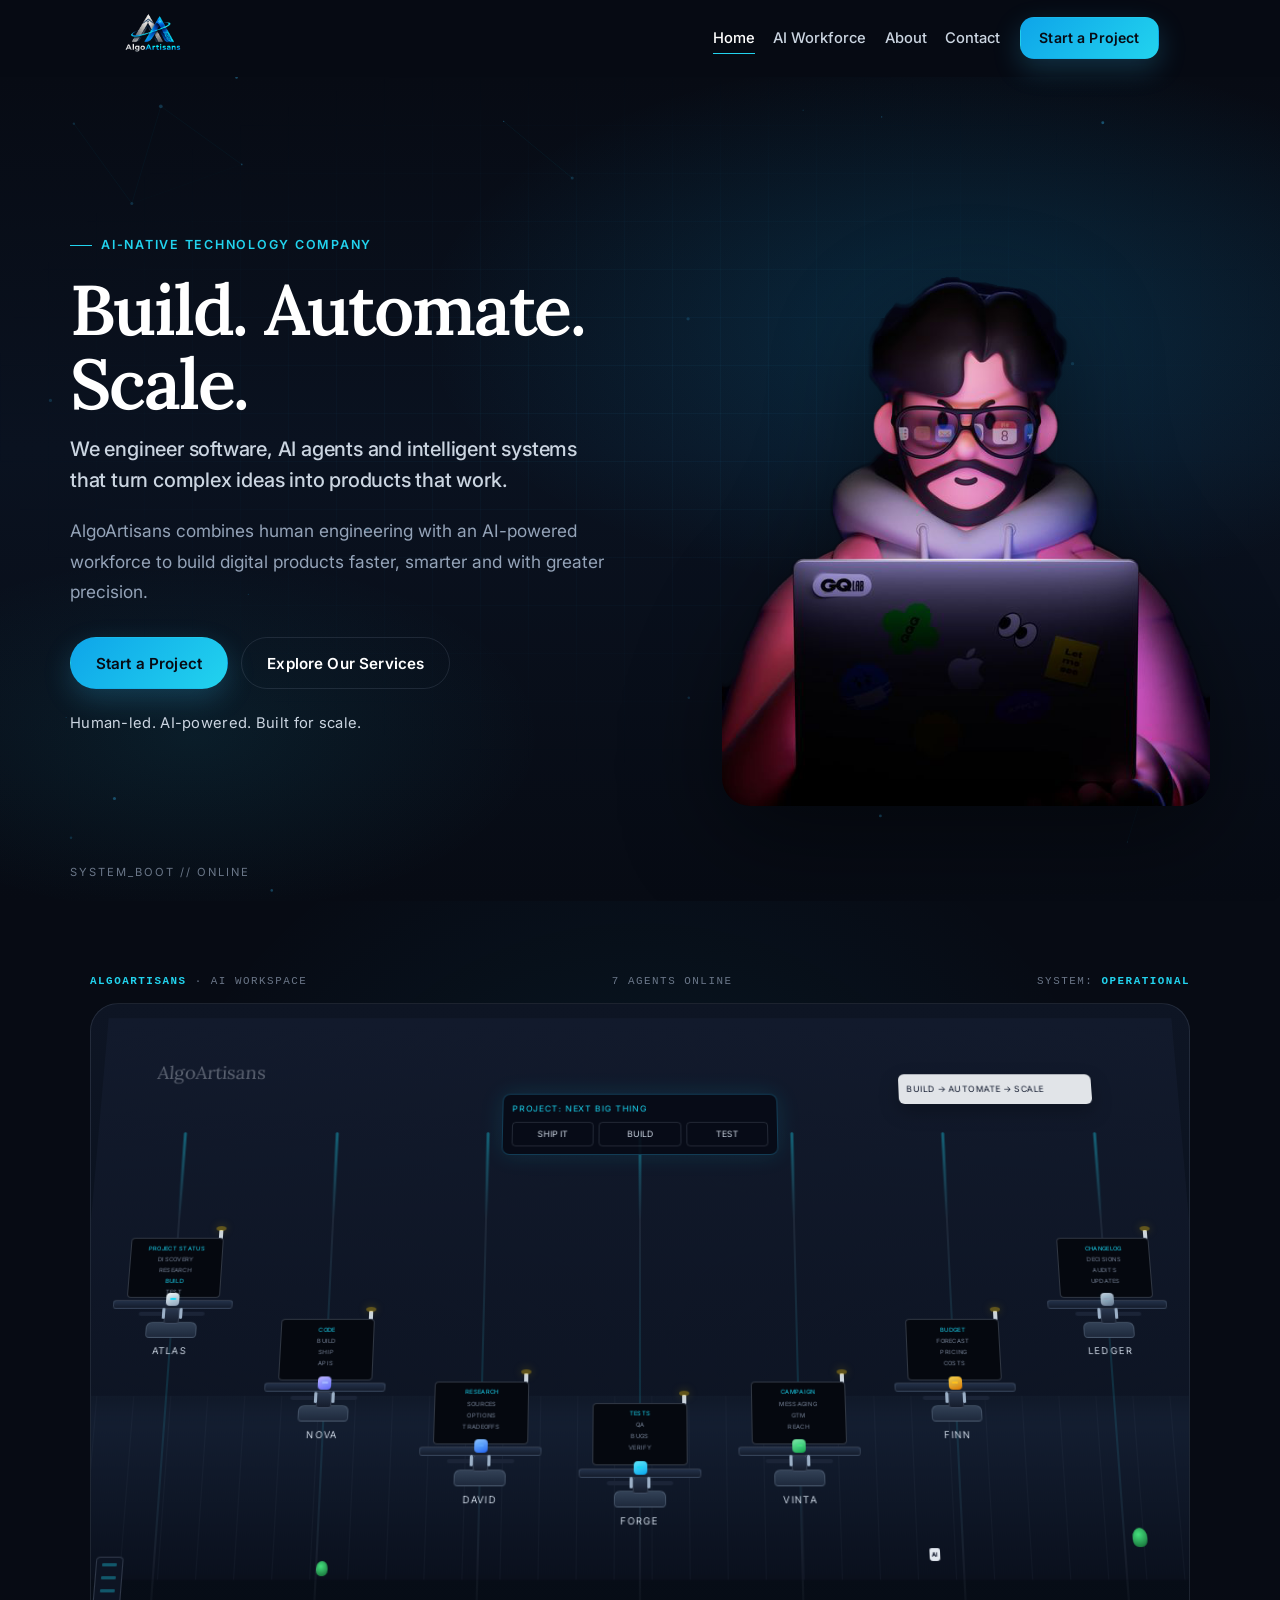
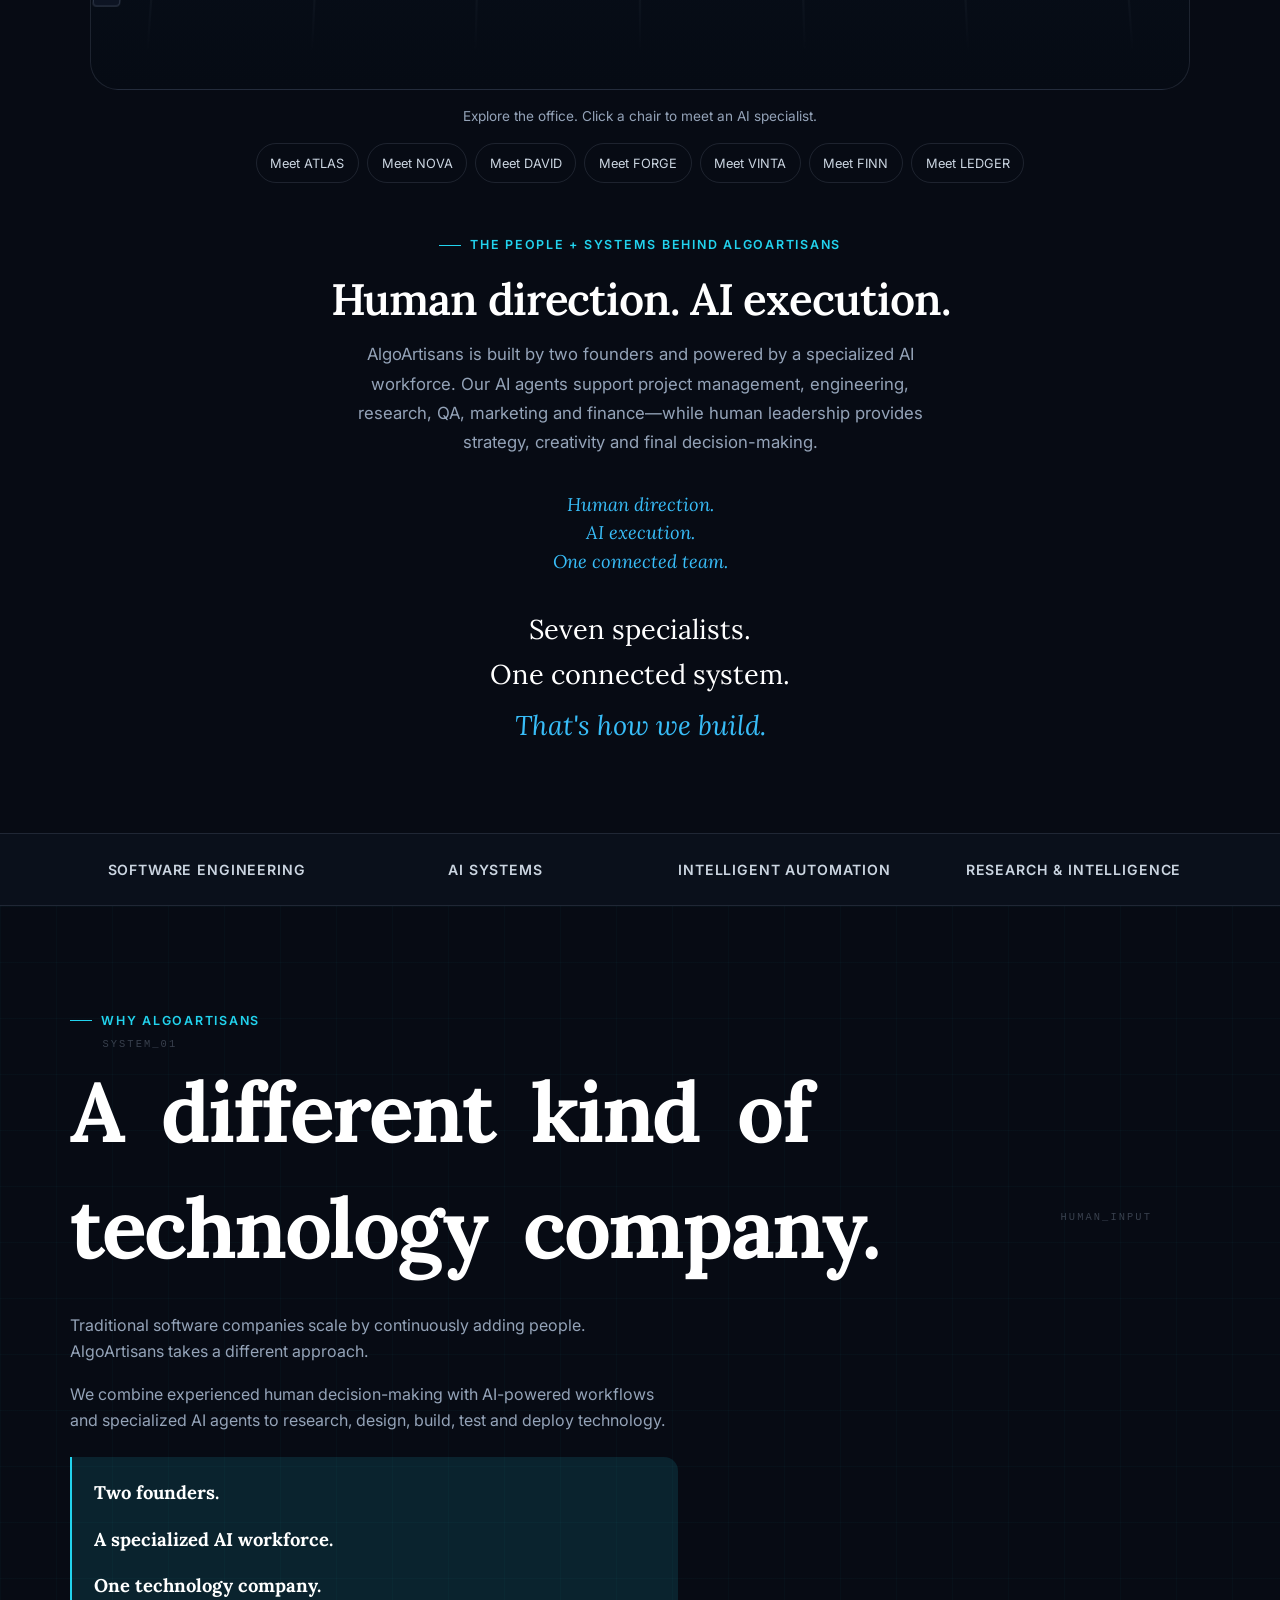
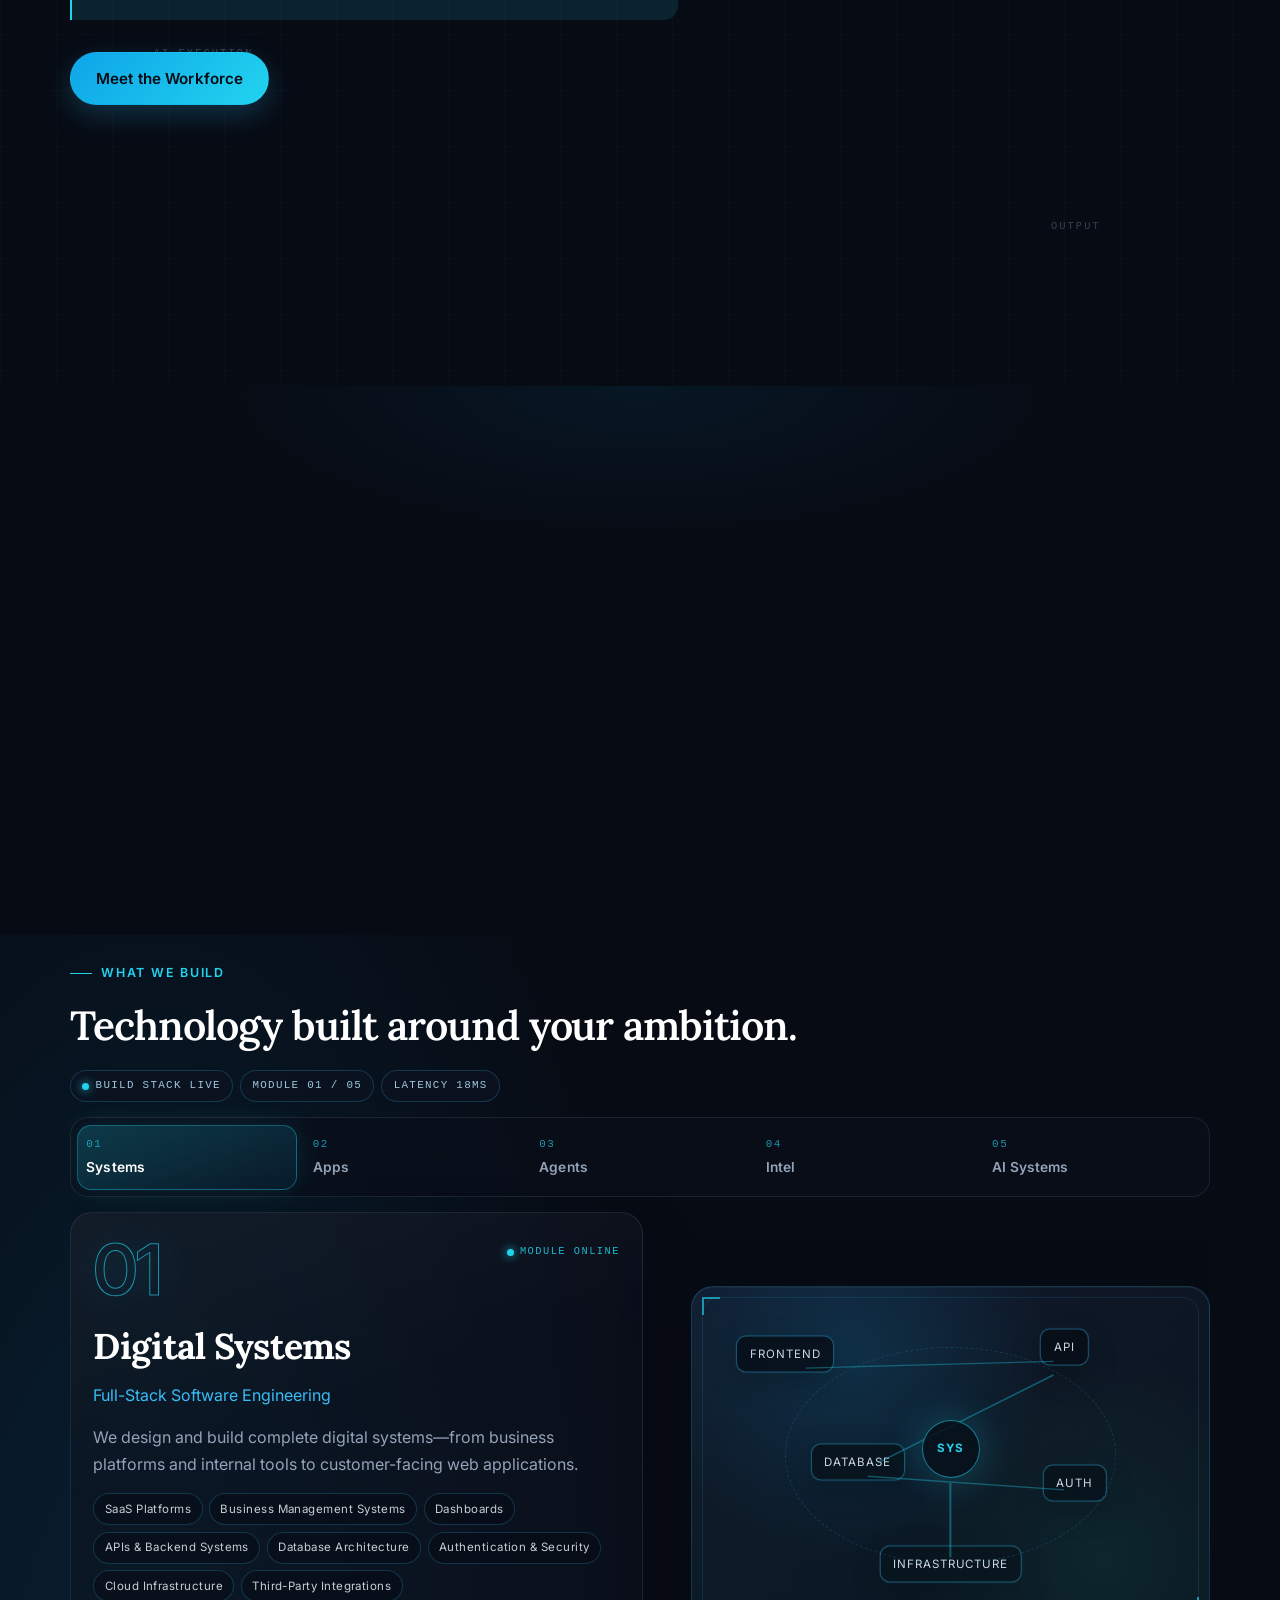
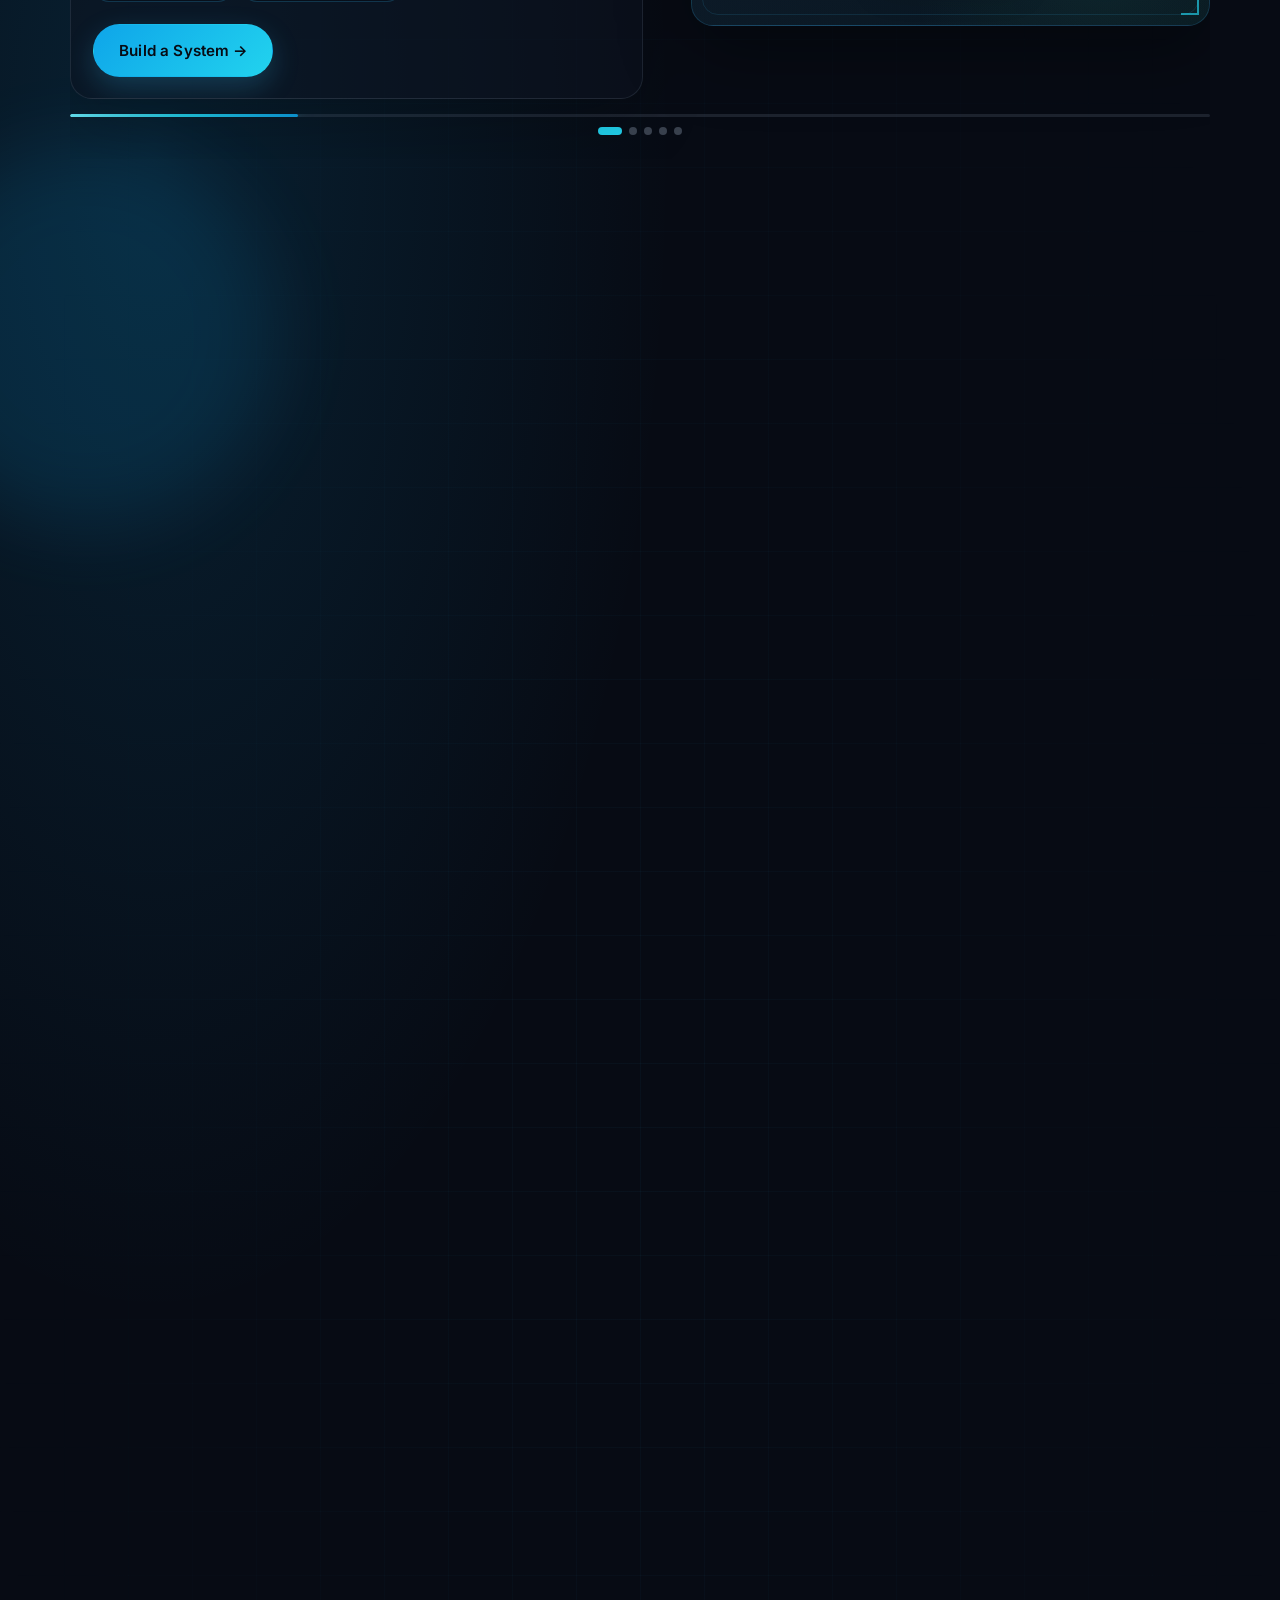
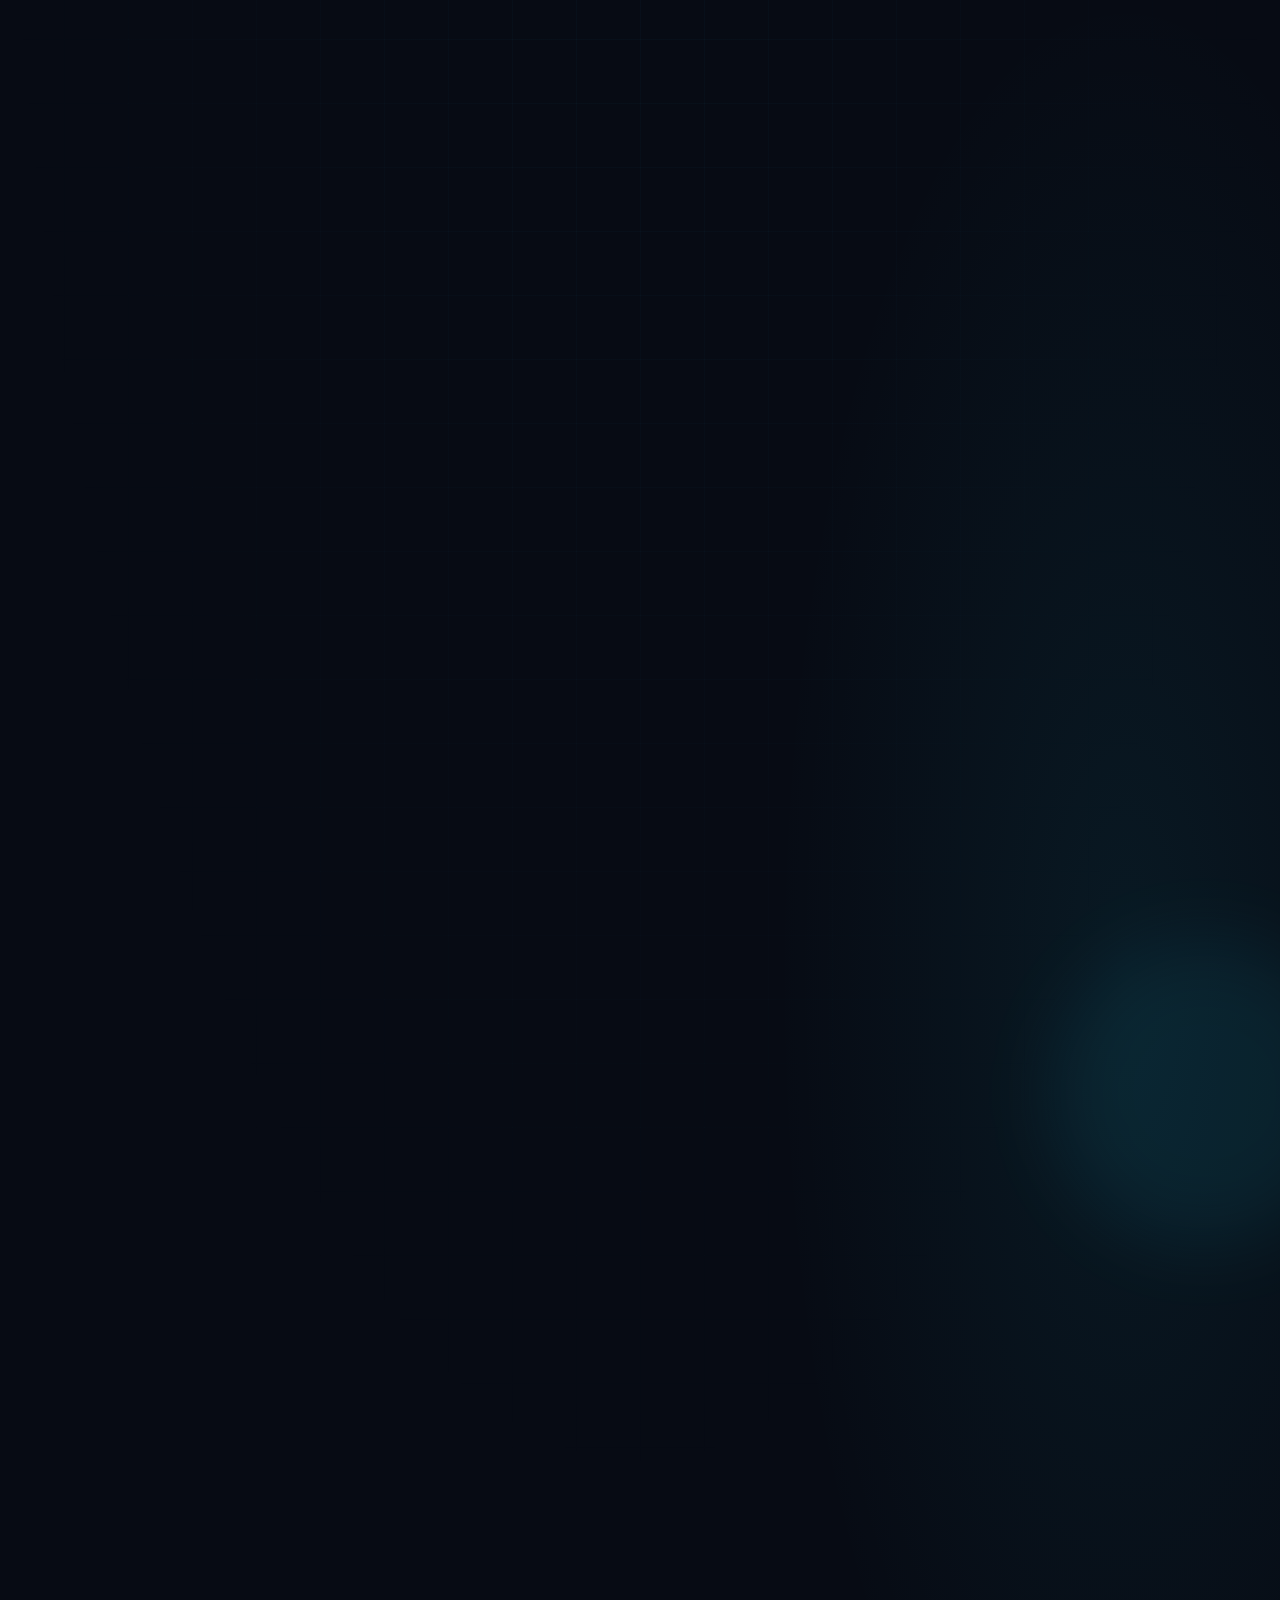
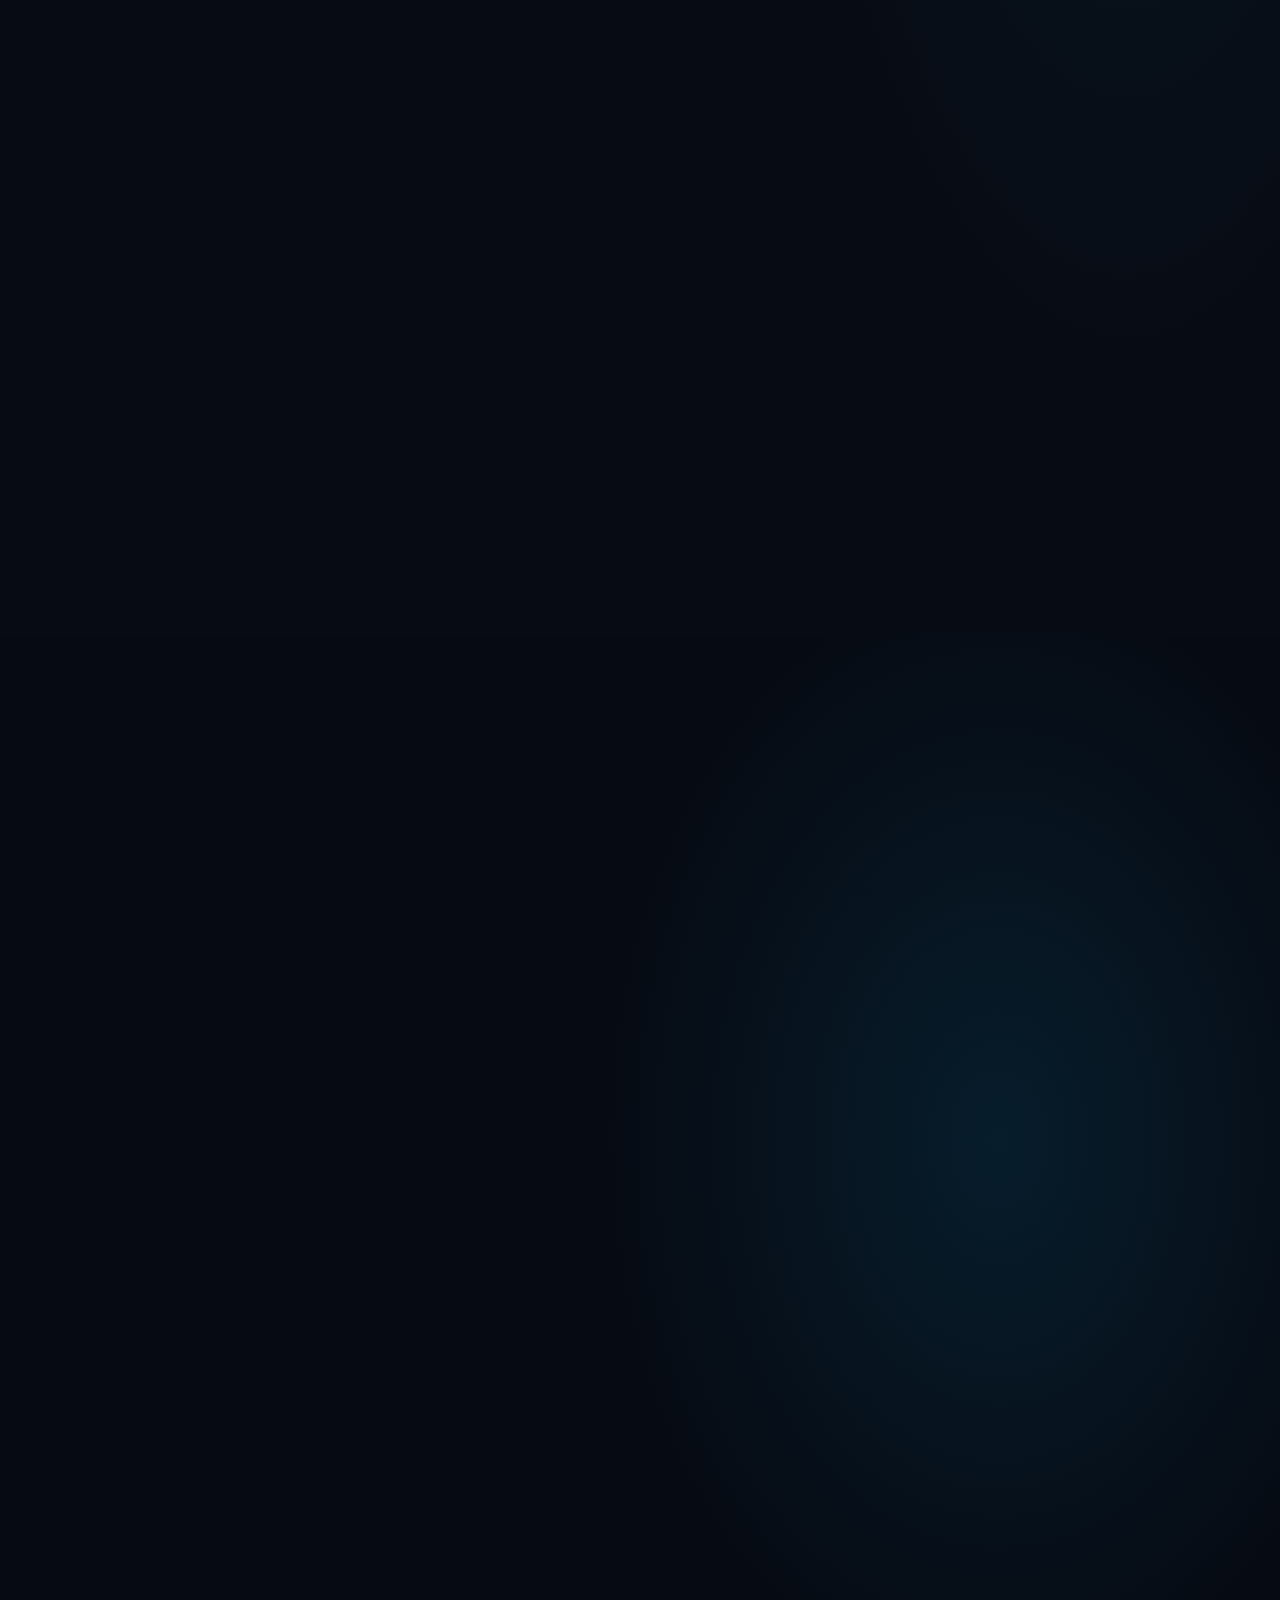
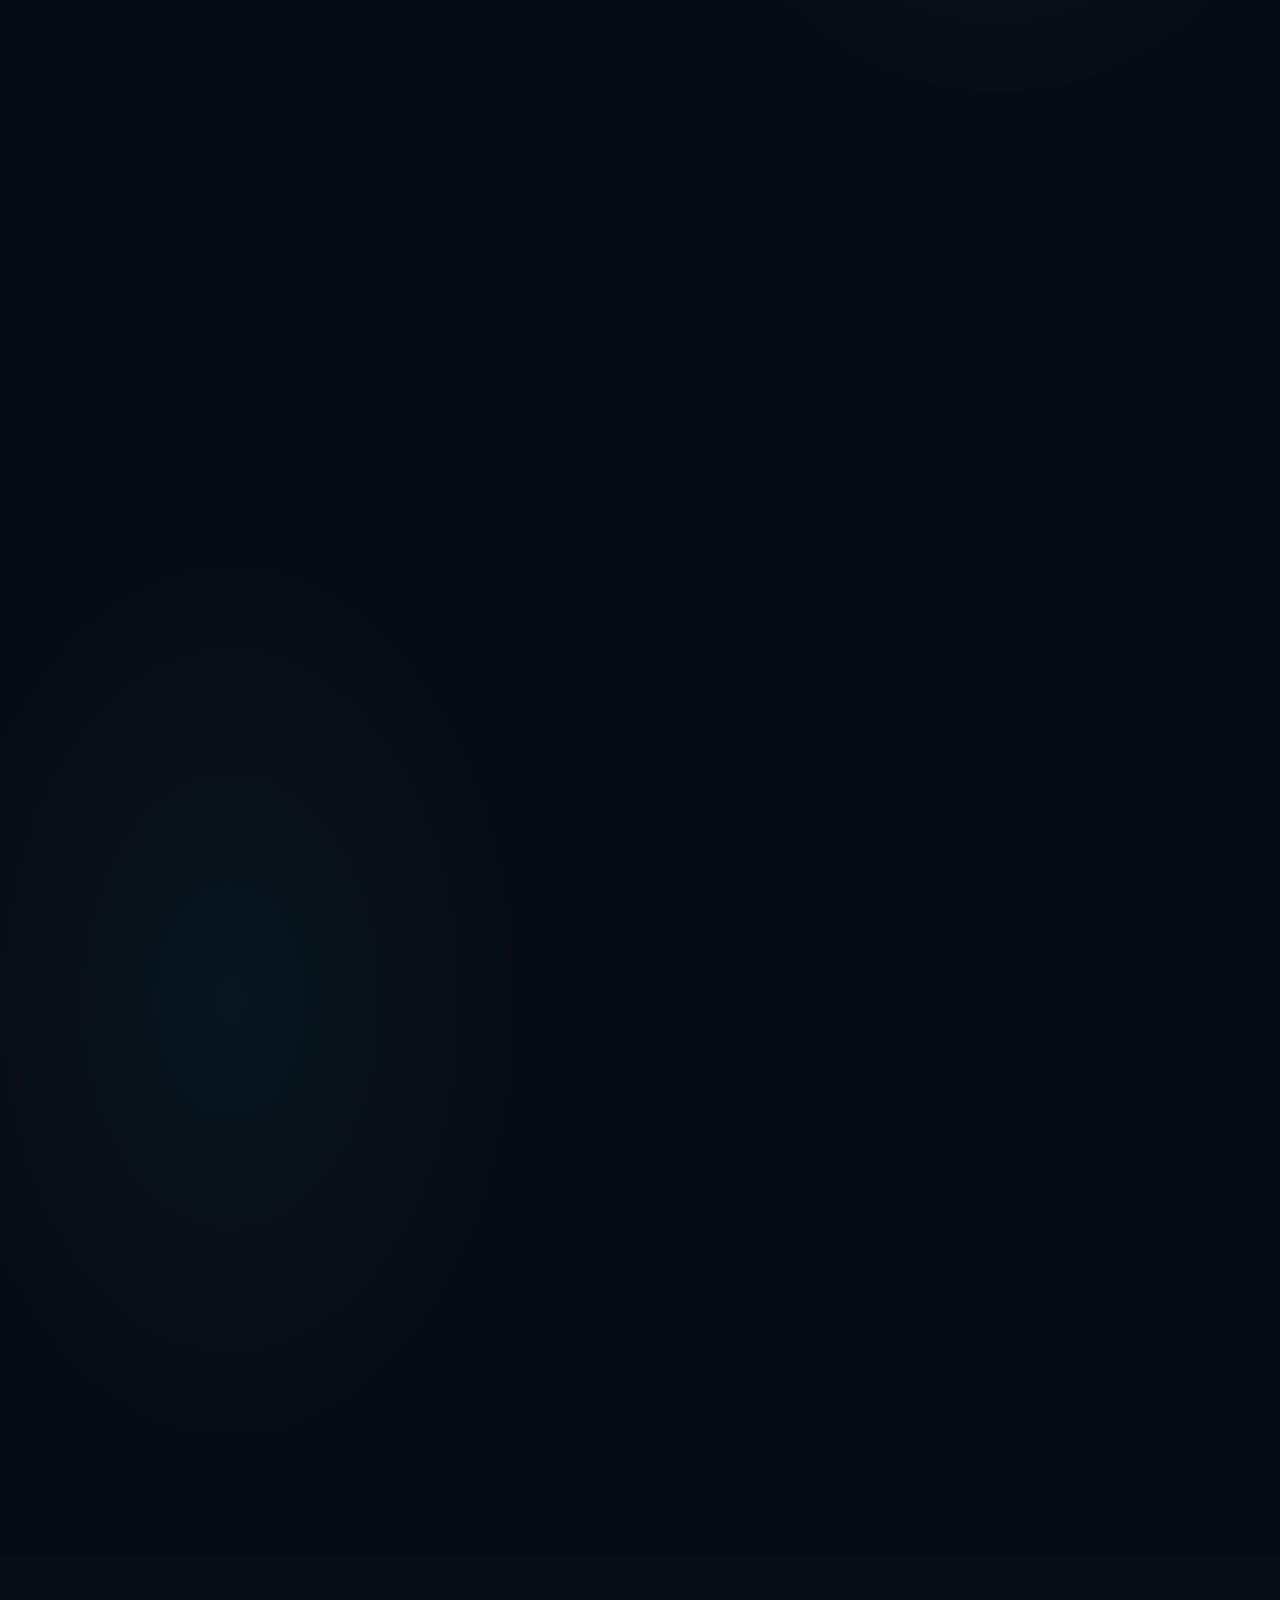
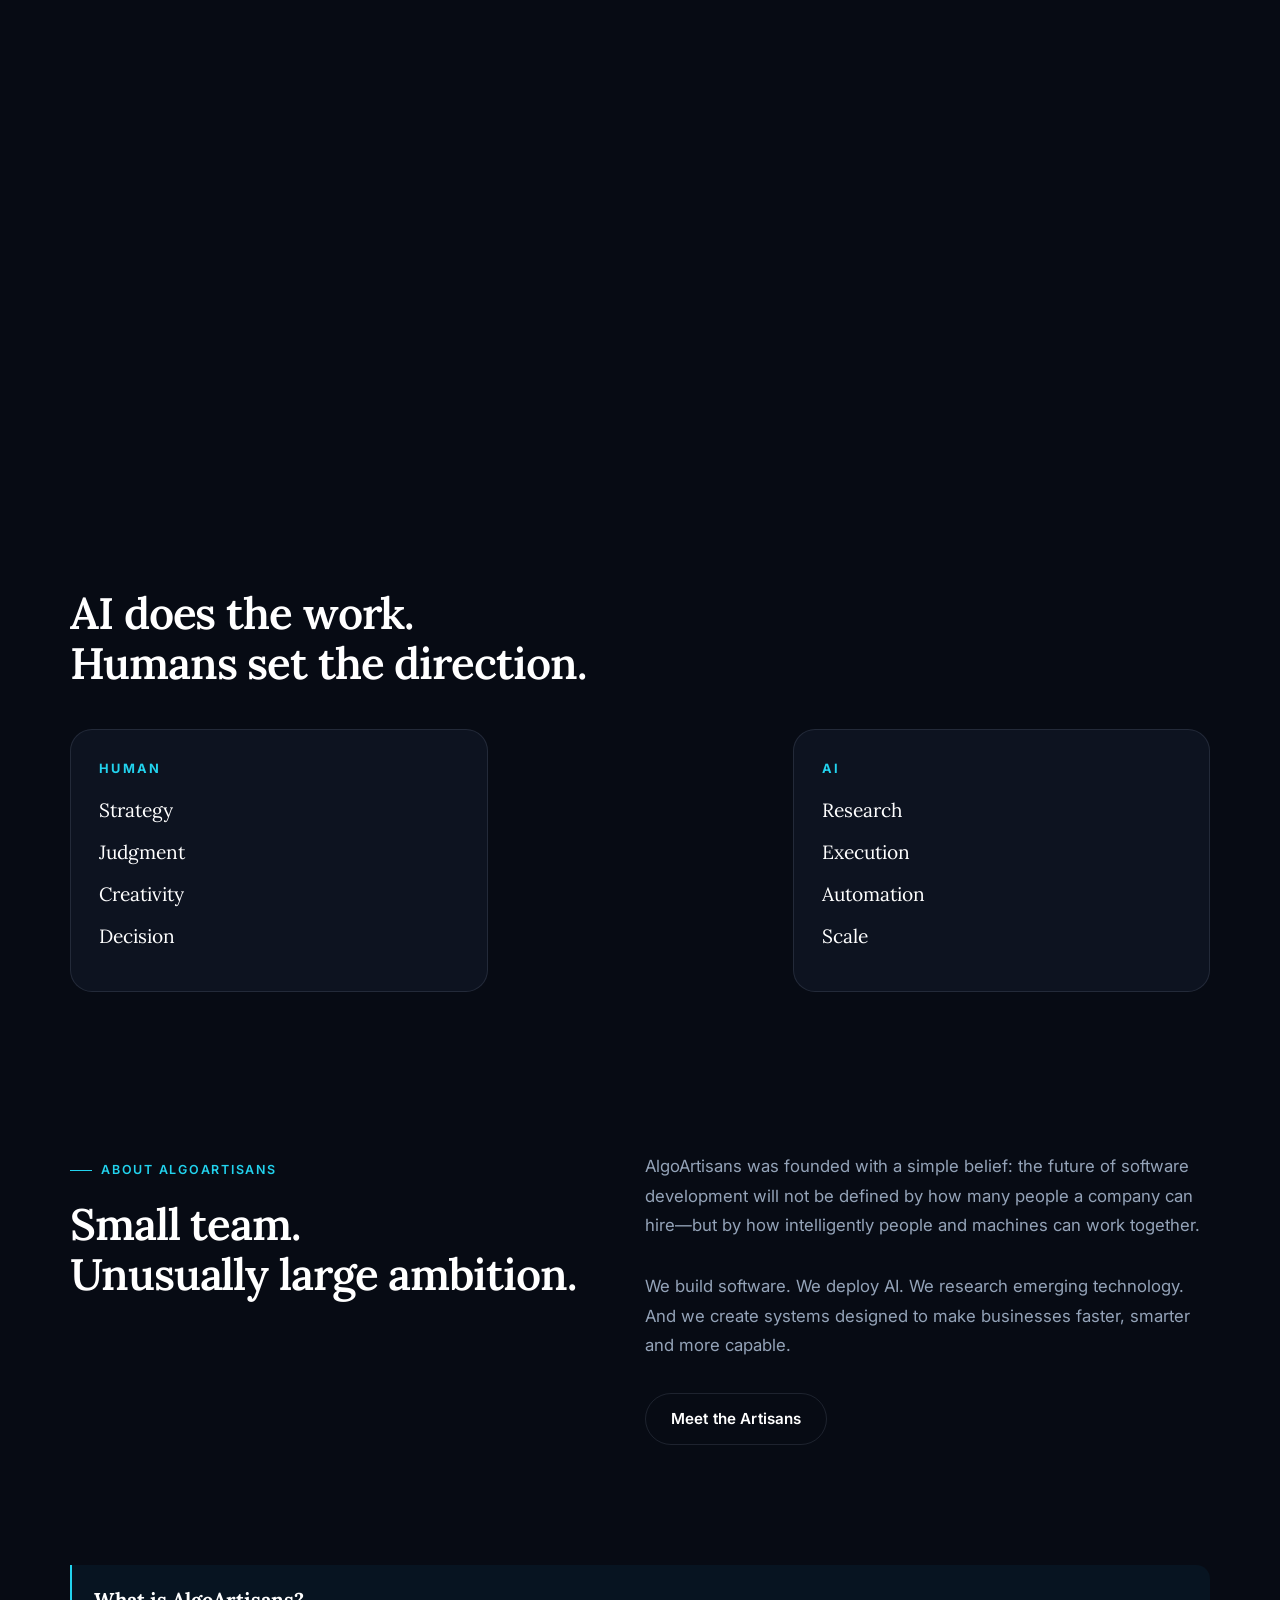
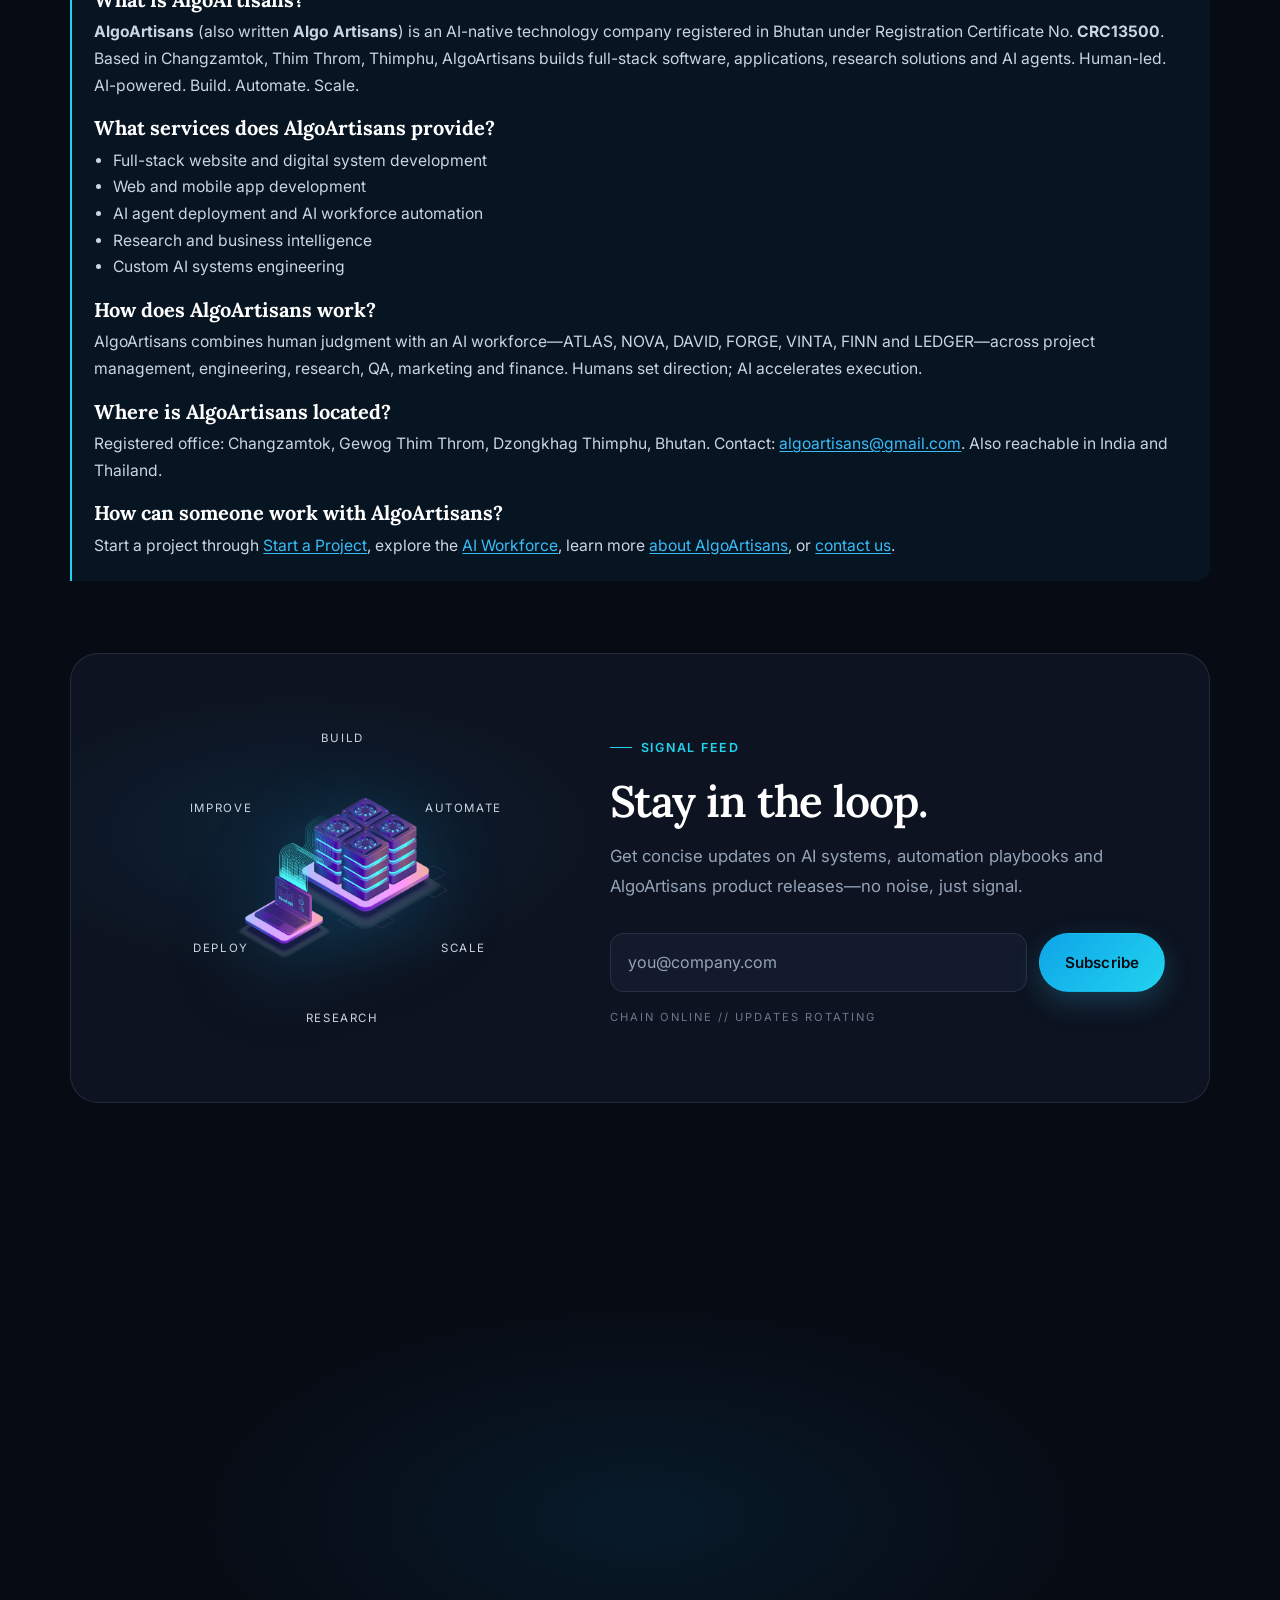
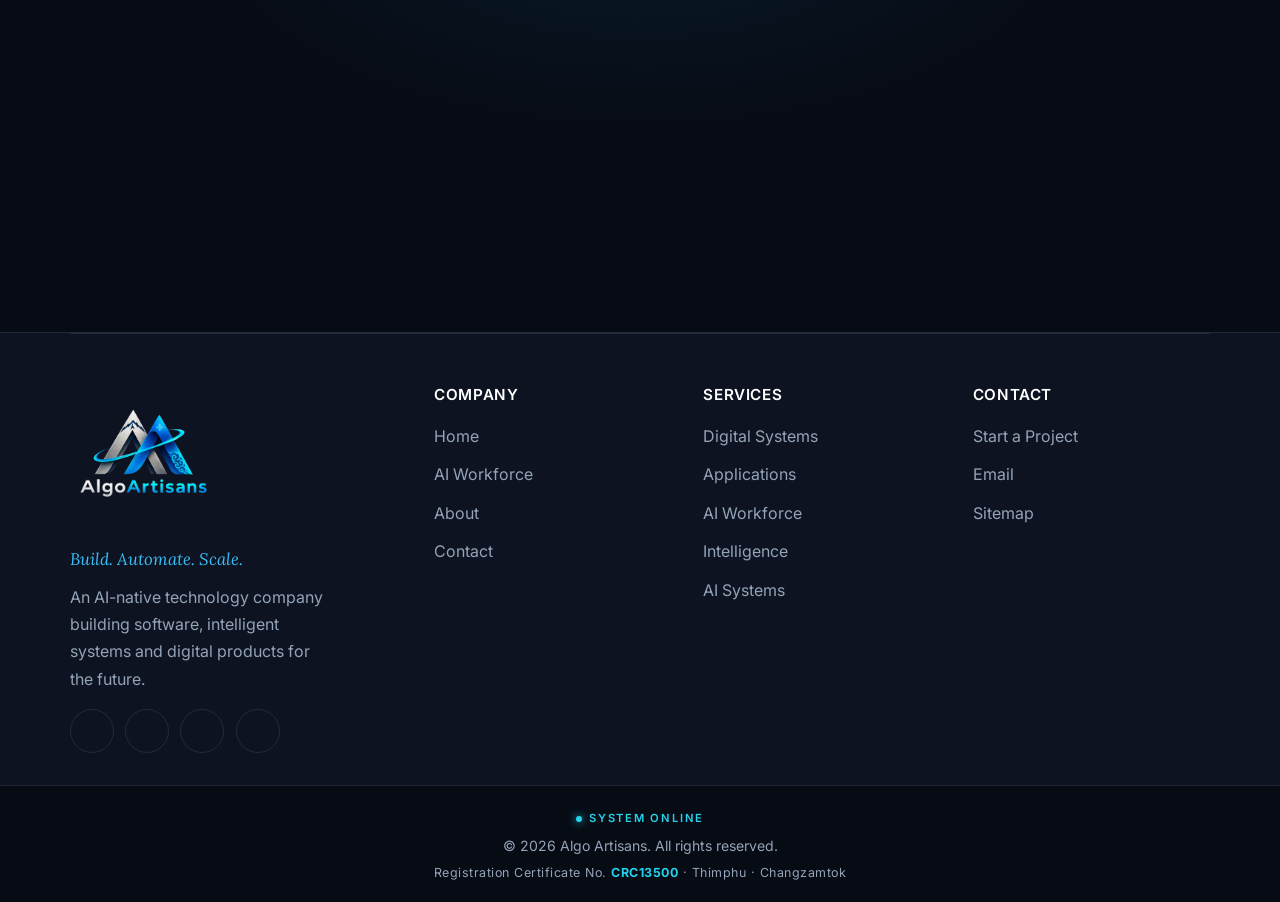
==== commit 78967300: "Ship marketing updates: logo, partners, SEO, and interactive consoles. Refresh Build Console and Sig" ====
--- a/index.html
+++ b/index.html
@@ -3,28 +3,31 @@
 <head>
   <meta charset="UTF-8">
   <meta name="viewport" content="width=device-width, initial-scale=1.0, viewport-fit=cover">
-  <title>AlgoArtisans | AI-Native Software, Systems &amp; AI Agents</title>
-  <meta name="description" content="AlgoArtisans is an AI-native technology company building full-stack software, apps, research solutions and AI agents. Human-led. AI-powered. Build. Automate. Scale.">
-  <meta name="robots" content="index, follow, max-image-preview:large">
+  <title>AlgoArtisans | AI-Native Software Company in Bhutan — Build. Automate. Scale.</title>
+  <meta name="description" content="AlgoArtisans (Algo Artisans, CRC13500) is an AI-native technology company in Thimphu, Bhutan. We build full-stack software, apps, AI agents and intelligent systems. Human-led. AI-powered.">
+  <meta name="robots" content="index, follow, max-image-preview:large, max-snippet:-1, max-video-preview:-1">
   <meta name="author" content="AlgoArtisans">
+  <meta name="keywords" content="AlgoArtisans, Algo Artisans, algoartisans, AI company Bhutan, AI agents, full-stack software, Thimphu, CRC13500, AI workforce, software development Bhutan">
   <link rel="canonical" href="https://www.algoartisans.com/">
-  <!-- Google Search Console: replace YOUR_VERIFICATION_TOKEN after verifying the property -->
+  <link rel="sitemap" type="application/xml" title="Sitemap" href="https://www.algoartisans.com/sitemap.xml">
+  <!-- Google Search Console: paste your verification token below after verifying the property -->
   <!-- <meta name="google-site-verification" content="YOUR_VERIFICATION_TOKEN"> -->
   <meta property="og:type" content="website">
   <meta property="og:site_name" content="AlgoArtisans">
   <meta property="og:locale" content="en_US">
   <meta property="og:url" content="https://www.algoartisans.com/">
   <meta property="og:title" content="AlgoArtisans | AI-Native Software, Systems &amp; AI Agents">
-  <meta property="og:description" content="AI-native software, intelligent systems and research built for the next generation of businesses. Human-led. AI-powered.">
-  <meta property="og:image" content="https://www.algoartisans.com/images/Logo-img.png">
+  <meta property="og:description" content="AlgoArtisans builds software, AI agents and intelligent systems. Registered in Thimphu, Bhutan (CRC13500). Human-led. AI-powered.">
+  <meta property="og:image" content="https://www.algoartisans.com/images/logo.png">
   <meta property="og:image:alt" content="AlgoArtisans logo">
   <meta name="twitter:card" content="summary_large_image">
   <meta name="twitter:site" content="@AlgoArtisans">
   <meta name="twitter:title" content="AlgoArtisans | AI-Native Software, Systems &amp; AI Agents">
-  <meta name="twitter:description" content="AI-native software, intelligent systems and research. Human-led. AI-powered.">
-  <meta name="twitter:image" content="https://www.algoartisans.com/images/Logo-img.png">
+  <meta name="twitter:description" content="AlgoArtisans — AI-native software company. Build. Automate. Scale.">
+  <meta name="twitter:image" content="https://www.algoartisans.com/images/logo.png">
   <meta name="theme-color" content="#070b14">
-  <link rel="shortcut icon" href="images/Logo-img.png">
+  <link rel="shortcut icon" href="/images/logo.png">
+  <link rel="apple-touch-icon" href="/images/logo.png">
   <link rel="preload" as="image" href="./img/fh-2x.png" imagesrcset="./img/fh-hq.png 563w, ./img/fh-2x.png 1126w" imagesizes="(max-width: 899px) min(88vw, 340px), min(40vw, 560px)">
   <link rel="preconnect" href="https://fonts.googleapis.com">
   <link rel="preconnect" href="https://fonts.gstatic.com" crossorigin>
@@ -33,6 +36,7 @@
   <link rel="stylesheet" href="./commonStyle.css">
   <link rel="stylesheet" href="style.css">
   <link rel="stylesheet" href="motion.css">
+  <link rel="stylesheet" href="build-process.css">
   <link rel="stylesheet" href="office.css">
   <link rel="stylesheet" href="meet-office.css">
   <link rel="stylesheet" href="responsive.css">
@@ -43,10 +47,35 @@
     "@context": "https://schema.org",
     "@type": "Organization",
     "name": "AlgoArtisans",
+    "alternateName": ["Algo Artisans", "algoartisans", "AlgoArtisans AI"],
     "url": "https://www.algoartisans.com/",
-    "logo": "https://www.algoartisans.com/images/Logo-img.png",
+    "logo": "https://www.algoartisans.com/images/logo.png",
+    "image": "https://www.algoartisans.com/images/logo.png",
     "description": "AlgoArtisans is an AI-native technology company providing full-stack software development, app development, research services and AI agent deployment. The company combines human technical leadership with specialized AI agents to design, build and automate digital systems.",
     "email": "algoartisans@gmail.com",
+    "legalName": "Algo Artisans",
+    "foundingLocation": {
+      "@type": "Place",
+      "address": {
+        "@type": "PostalAddress",
+        "addressLocality": "Changzamtok",
+        "addressRegion": "Thimphu",
+        "addressCountry": "BT"
+      }
+    },
+    "identifier": {
+      "@type": "PropertyValue",
+      "name": "Registration Certificate No.",
+      "value": "CRC13500"
+    },
+    "address": {
+      "@type": "PostalAddress",
+      "streetAddress": "Changzamtok",
+      "addressLocality": "Changzamtok",
+      "addressRegion": "Thimphu",
+      "addressCountry": "BT"
+    },
+    "areaServed": ["BT", "IN", "TH", "Worldwide"],
     "sameAs": [
       "https://www.facebook.com/profile.php?id=61551040525306",
       "https://twitter.com/AlgoArtisans",
@@ -55,9 +84,19 @@
     "contactPoint": [{
       "@type": "ContactPoint",
       "email": "algoartisans@gmail.com",
+      "telephone": "+975-77222816",
       "contactType": "sales",
+      "areaServed": ["BT", "IN", "TH", "Worldwide"],
       "availableLanguage": ["English"]
-    }]
+    }],
+    "knowsAbout": [
+      "AI agents",
+      "Full-stack software development",
+      "App development",
+      "Business intelligence",
+      "Automation",
+      "AI workforce"
+    ]
   }
   </script>
   <script type="application/ld+json">
@@ -65,9 +104,59 @@
     "@context": "https://schema.org",
     "@type": "WebSite",
     "name": "AlgoArtisans",
+    "alternateName": "Algo Artisans",
     "url": "https://www.algoartisans.com/",
-    "description": "AI-native software, intelligent systems and research built for the next generation of businesses.",
-    "publisher": { "@type": "Organization", "name": "AlgoArtisans" }
+    "description": "Official website of AlgoArtisans — AI-native software, intelligent systems and AI agents. Build. Automate. Scale.",
+    "publisher": {
+      "@type": "Organization",
+      "name": "AlgoArtisans",
+      "url": "https://www.algoartisans.com/"
+    },
+    "potentialAction": {
+      "@type": "SearchAction",
+      "target": "https://www.algoartisans.com/?q={search_term_string}",
+      "query-input": "required name=search_term_string"
+    }
+  }
+  </script>
+  <script type="application/ld+json">
+  {
+    "@context": "https://schema.org",
+    "@type": "FAQPage",
+    "mainEntity": [
+      {
+        "@type": "Question",
+        "name": "What is AlgoArtisans?",
+        "acceptedAnswer": {
+          "@type": "Answer",
+          "text": "AlgoArtisans (legal name Algo Artisans, Registration Certificate No. CRC13500) is an AI-native technology company based in Changzamtok, Thimphu, Bhutan. We build full-stack software, applications, research solutions and AI agents."
+        }
+      },
+      {
+        "@type": "Question",
+        "name": "What services does AlgoArtisans provide?",
+        "acceptedAnswer": {
+          "@type": "Answer",
+          "text": "AlgoArtisans provides digital systems engineering, web and mobile applications, AI workforce / agent deployment, research and business intelligence, and custom AI systems."
+        }
+      },
+      {
+        "@type": "Question",
+        "name": "Where is AlgoArtisans registered?",
+        "acceptedAnswer": {
+          "@type": "Answer",
+          "text": "Algo Artisans is registered in Bhutan under Registration Certificate No. CRC13500. Registered location: Changzamtok, Gewog Thim Throm, Dzongkhag Thimphu."
+        }
+      },
+      {
+        "@type": "Question",
+        "name": "How can I start a project with AlgoArtisans?",
+        "acceptedAnswer": {
+          "@type": "Answer",
+          "text": "Visit https://www.algoartisans.com/start-project to start a project, or contact algoartisans@gmail.com. You can also explore the AI Workforce at https://www.algoartisans.com/workforce."
+        }
+      }
+    ]
   }
   </script>
 </head>
@@ -89,13 +178,13 @@
     <div class="site-header__inner">
       <div id="logo">
         <a href="./index.html" aria-label="AlgoArtisans home" data-cursor="OPEN">
-          <img class="brand-logo" src="./images/Logo-img.png" width="168" height="112" alt="AlgoArtisans">
+          <img class="brand-logo" src="./images/logo.png" width="160" height="160" alt="AlgoArtisans">
         </a>
       </div>
       <ul class="nav" id="nav">
         <li class="navLogo">
           <a href="./index.html" aria-label="AlgoArtisans home">
-            <img class="brand-logo" src="./images/Logo-img.png" width="168" height="112" alt="AlgoArtisans">
+            <img class="brand-logo" src="./images/logo.png" width="160" height="160" alt="AlgoArtisans">
           </a>
         </li>
         <li class="nav-link is-active"><a href="./index.html" data-cursor="OPEN">Home</a></li>
@@ -196,6 +285,14 @@
               <div class="meet-cup" title="AI > COFFEE" aria-hidden="true"></div>
               <div class="meet-packet" id="meetPacket" aria-hidden="true"></div>
 
+              <div class="meet-bay meet-bay--atlas" aria-hidden="true"></div>
+              <div class="meet-bay meet-bay--nova" aria-hidden="true"></div>
+              <div class="meet-bay meet-bay--david" aria-hidden="true"></div>
+              <div class="meet-bay meet-bay--forge" aria-hidden="true"></div>
+              <div class="meet-bay meet-bay--vanta" aria-hidden="true"></div>
+              <div class="meet-bay meet-bay--finn" aria-hidden="true"></div>
+              <div class="meet-bay meet-bay--ledger" aria-hidden="true"></div>
+
               <button type="button" class="meet-desk meet-desk--atlas is-working is-mobile-active" data-agent="atlas" data-cursor="VIEW" aria-label="Meet Atlas">
                 <span class="meet-hover-label">MEET ATLAS →</span>
                 <span class="meet-lamp" aria-hidden="true"></span>
@@ -364,38 +461,132 @@
       </div>
     </section>
 
-    <!-- SERVICES — THE ENGINE -->
-    <section class="engine-section" id="services">
-      <div class="engine-sticky">
-        <div class="engine-header">
-          <p class="eyebrow">What we build</p>
-          <h2 class="sectionHeader">Technology built around your ambition.</h2>
-        </div>
-        <div class="engine-stage">
-          <div class="engine-copy">
-            <span class="engine-num" id="engineNum">01</span>
+    <!-- PARTNERS & CLIENTS -->
+    <section class="partners-section" id="partners" aria-labelledby="partnersHeading">
+      <div class="partners-shell">
+        <div class="partners-header">
+          <p class="eyebrow">Partners &amp; Clients</p>
+          <h2 id="partnersHeading" class="sectionHeader">Trusted by teams building forward.</h2>
+          <p class="partners-support">Organizations we collaborate with across logistics, community and culture.</p>
+        </div>
+        <div class="partners-rail" aria-label="Partner logos">
+          <div class="partners-track">
+            <figure class="partner-card">
+              <img src="./images/partners/freightnode.png" width="320" height="120" alt="FreightNode — Igniting Sustainable Forwarding Solution" loading="lazy" decoding="async">
+            </figure>
+            <figure class="partner-card partner-card--light">
+              <img src="./images/partners/abp.jpg" width="320" height="120" alt="Association of Bhutanese in Perth Inc." loading="lazy" decoding="async">
+            </figure>
+            <figure class="partner-card">
+              <img src="./images/partners/boethang-genpo.png" width="280" height="280" alt="Boethang Genpo" loading="lazy" decoding="async">
+            </figure>
+            <figure class="partner-card">
+              <img src="./images/partners/clover-comics.png" width="280" height="280" alt="Clover Comics" loading="lazy" decoding="async">
+            </figure>
+            <!-- duplicate for seamless marquee -->
+            <figure class="partner-card" aria-hidden="true">
+              <img src="./images/partners/freightnode.png" width="320" height="120" alt="" loading="lazy" decoding="async">
+            </figure>
+            <figure class="partner-card partner-card--light" aria-hidden="true">
+              <img src="./images/partners/abp.jpg" width="320" height="120" alt="" loading="lazy" decoding="async">
+            </figure>
+            <figure class="partner-card" aria-hidden="true">
+              <img src="./images/partners/boethang-genpo.png" width="280" height="280" alt="" loading="lazy" decoding="async">
+            </figure>
+            <figure class="partner-card" aria-hidden="true">
+              <img src="./images/partners/clover-comics.png" width="280" height="280" alt="" loading="lazy" decoding="async">
+            </figure>
+          </div>
+        </div>
+      </div>
+    </section>
+
+    <!-- SERVICES — BUILD STACK CONSOLE -->
+    <section class="engine-section build-console" id="services" data-build-index="0">
+      <div class="build-console__atmosphere" aria-hidden="true">
+        <span class="build-orb build-orb--a"></span>
+        <span class="build-orb build-orb--b"></span>
+        <span class="build-grid"></span>
+      </div>
+      <div class="engine-sticky build-console__sticky">
+        <div class="build-console__top">
+          <div class="engine-header">
+            <p class="eyebrow">What we build</p>
+            <h2 class="sectionHeader">Technology built around your ambition.</h2>
+          </div>
+          <div class="build-hud" aria-hidden="true">
+            <span class="build-hud__chip"><i></i> BUILD STACK LIVE</span>
+            <span class="build-hud__chip" id="buildHudModule">MODULE 01 / 05</span>
+            <span class="build-hud__chip" id="buildHudLatency">LATENCY 18ms</span>
+          </div>
+        </div>
+
+        <nav class="build-modules" id="engineModules" aria-label="Build modules">
+          <button type="button" class="build-module is-active" data-module="0" aria-pressed="true">
+            <span class="build-module__num">01</span>
+            <span class="build-module__label">Systems</span>
+          </button>
+          <button type="button" class="build-module" data-module="1" aria-pressed="false">
+            <span class="build-module__num">02</span>
+            <span class="build-module__label">Apps</span>
+          </button>
+          <button type="button" class="build-module" data-module="2" aria-pressed="false">
+            <span class="build-module__num">03</span>
+            <span class="build-module__label">Agents</span>
+          </button>
+          <button type="button" class="build-module" data-module="3" aria-pressed="false">
+            <span class="build-module__num">04</span>
+            <span class="build-module__label">Intel</span>
+          </button>
+          <button type="button" class="build-module" data-module="4" aria-pressed="false">
+            <span class="build-module__num">05</span>
+            <span class="build-module__label">AI Systems</span>
+          </button>
+          <span class="build-modules__glow" id="buildModuleGlow" aria-hidden="true"></span>
+        </nav>
+
+        <div class="build-deck engine-stage">
+          <div class="build-panel engine-copy" id="engineCopy">
+            <div class="build-panel__meta">
+              <span class="engine-num" id="engineNum">01</span>
+              <span class="build-panel__status"><i></i> MODULE ONLINE</span>
+            </div>
             <h3 class="engine-title" id="engineTitle">Digital Systems</h3>
             <p class="engine-subtitle" id="engineSubtitle">Full-Stack Software Engineering</p>
             <p class="engine-desc" id="engineDesc">We design and build complete digital systems—from business platforms and internal tools to customer-facing web applications.</p>
-            <ul class="capability-list" id="engineCaps"></ul>
+            <ul class="capability-list build-caps" id="engineCaps"></ul>
             <p class="service-highlight" id="engineHighlight" hidden></p>
-            <a class="text-link" id="engineCta" href="./start-project.html" data-cursor="OPEN">Build a System →</a>
-          </div>
-          <div class="engine-visual" id="engineVisual" aria-hidden="true">
+            <a class="btn btn-primary build-cta" id="engineCta" href="./start-project.html" data-cursor="OPEN">Build a System →</a>
+          </div>
+
+          <div class="engine-visual build-viz" id="engineVisual" aria-hidden="true">
+            <div class="build-viz__pointer" id="buildPointerGlow"></div>
+            <div class="engine-visual__scan"></div>
+            <div class="engine-visual__frame"></div>
+            <div class="build-viz__ring" aria-hidden="true"></div>
+
             <div class="viz viz-systems is-active" data-viz="0">
-              <div class="arch-node" style="--x:20%;--y:18%">Frontend</div>
-              <div class="arch-node" style="--x:70%;--y:22%">API</div>
-              <div class="arch-node" style="--x:35%;--y:55%">Database</div>
-              <div class="arch-node" style="--x:72%;--y:58%">Auth</div>
-              <div class="arch-node" style="--x:48%;--y:82%">Infrastructure</div>
-              <svg class="arch-lines" viewBox="0 0 100 100" preserveAspectRatio="none"><path d="M25 22 L70 26 M70 30 L40 55 M38 60 L72 60 M50 58 L50 80"/></svg>
+              <div class="arch-node" style="--x:18%;--y:20%">Frontend</div>
+              <div class="arch-node" style="--x:72%;--y:18%">API</div>
+              <div class="arch-node" style="--x:32%;--y:52%">Database</div>
+              <div class="arch-node" style="--x:74%;--y:58%">Auth</div>
+              <div class="arch-node" style="--x:50%;--y:82%">Infrastructure</div>
+              <svg class="arch-lines" viewBox="0 0 100 100" preserveAspectRatio="none"><path d="M22 24 L70 22 M70 26 L36 52 M34 56 L72 60 M50 58 L50 80"/></svg>
+              <div class="build-pulse-core">SYS</div>
             </div>
+
             <div class="viz viz-apps" data-viz="1">
-              <div class="device-frame">
-                <div class="device-screen" id="deviceScreen">Web</div>
+              <div class="device-stack">
+                <div class="device-frame device-frame--phone">
+                  <div class="device-screen" id="deviceScreen">Web</div>
+                </div>
+                <div class="device-frame device-frame--desk" aria-hidden="true">
+                  <div class="device-screen">Dashboard</div>
+                </div>
               </div>
               <div class="device-labels"><span>Web</span><span>Mobile</span><span>Dashboard</span><span>Product</span></div>
             </div>
+
             <div class="viz viz-agents" data-viz="2">
               <div class="mini-agent" data-a="0">ATLAS</div>
               <div class="mini-agent" data-a="1">NOVA</div>
@@ -406,14 +597,19 @@
               <div class="mini-agent" data-a="6">LEDGER</div>
               <div class="mini-core">AI</div>
             </div>
+
             <div class="viz viz-intel" data-viz="3">
-              <div class="intel-flow">
-                <span>DATA</span><span class="intel-arrow">→</span>
-                <span>PATTERNS</span><span class="intel-arrow">→</span>
-                <span>INSIGHT</span><span class="intel-arrow">→</span>
-                <span>DECISION</span>
+              <div class="intel-radar">
+                <span class="intel-radar__sweep"></span>
+                <div class="intel-flow">
+                  <span>DATA</span><span class="intel-arrow">→</span>
+                  <span>PATTERNS</span><span class="intel-arrow">→</span>
+                  <span>INSIGHT</span><span class="intel-arrow">→</span>
+                  <span>DECISION</span>
+                </div>
               </div>
             </div>
+
             <div class="viz viz-aisys" data-viz="4">
               <div class="aisys-parts">
                 <span>AI Agent</span><span>*</span><span>Knowledge</span><span>*</span><span>Data</span><span>*</span><span>APIs</span><span>*</span><span>Automation</span>
@@ -422,29 +618,110 @@
             </div>
           </div>
         </div>
-        <div class="engine-dots" id="engineDots" aria-hidden="true"></div>
+
+        <div class="build-progress" aria-hidden="true">
+          <div class="build-progress__track">
+            <div class="build-progress__fill" id="engineProgressFill"></div>
+          </div>
+          <div class="engine-dots" id="engineDots"></div>
+        </div>
+
         <div class="engine-mobile" id="engineMobile" aria-label="Services"></div>
       </div>
       <div class="engine-track" aria-hidden="true"></div>
     </section>
 
-    <!-- PROCESS -->
-    <section class="pipeline-section" id="process">
-      <div class="pipeline-sticky">
-        <div class="section-intro">
-          <p class="eyebrow">How we work</p>
-          <h2 class="sectionHeader">From idea to intelligence.</h2>
-        </div>
-        <div class="pipeline-viewport">
-          <div class="pipeline-line"><span class="pipeline-signal" id="pipelineSignal"></span></div>
+    <!-- PROCESS — SIGNAL PATH CONSOLE -->
+    <section class="pipeline-section signal-console" id="process" data-signal-index="0">
+      <div class="signal-console__atmosphere" aria-hidden="true">
+        <span class="signal-beam"></span>
+        <span class="signal-dust"></span>
+      </div>
+      <div class="pipeline-sticky signal-console__sticky">
+        <div class="signal-console__top">
+          <div class="section-intro">
+            <p class="eyebrow">How we work</p>
+            <h2 class="sectionHeader">From idea to intelligence.</h2>
+          </div>
+          <div class="signal-hud" aria-hidden="true">
+            <span class="signal-hud__chip"><i></i> SIGNAL PATH</span>
+            <span class="signal-hud__chip" id="signalHudStage">STAGE 01 / 07</span>
+          </div>
+        </div>
+
+        <div class="signal-deck">
+          <div class="signal-focus" id="signalFocus">
+            <div class="signal-focus__ring" aria-hidden="true">
+              <svg viewBox="0 0 120 120">
+                <circle class="signal-focus__track" cx="60" cy="60" r="54"></circle>
+                <circle class="signal-focus__progress" id="signalRingProgress" cx="60" cy="60" r="54"></circle>
+              </svg>
+              <span class="signal-focus__index" id="signalIndex">01</span>
+            </div>
+            <div class="signal-focus__copy">
+              <p class="signal-focus__kicker">ACTIVE STAGE</p>
+              <h3 class="signal-focus__title" id="signalTitle">Discover</h3>
+              <p class="signal-focus__desc" id="signalDesc">Understand the problem, opportunity and desired outcome.</p>
+              <div class="signal-focus__meter" aria-hidden="true">
+                <span>PROGRESS</span>
+                <div class="signal-focus__bar"><i id="signalMeter"></i></div>
+              </div>
+            </div>
+          </div>
+
+          <div class="signal-rail" role="tablist" aria-label="Process stages">
+            <div class="signal-rail__line" aria-hidden="true">
+              <span class="signal-rail__fill" id="signalRailFill"></span>
+              <span class="pipeline-signal" id="pipelineSignal"></span>
+            </div>
+            <button type="button" class="signal-node is-active" role="tab" aria-selected="true" data-stage="0">
+              <span class="signal-node__num">01</span>
+              <span class="signal-node__label">Discover</span>
+              <span class="signal-node__hint">Understand the problem, opportunity and desired outcome.</span>
+            </button>
+            <button type="button" class="signal-node" role="tab" aria-selected="false" data-stage="1">
+              <span class="signal-node__num">02</span>
+              <span class="signal-node__label">Research</span>
+              <span class="signal-node__hint">Investigate market, users, technology and constraints.</span>
+            </button>
+            <button type="button" class="signal-node" role="tab" aria-selected="false" data-stage="2">
+              <span class="signal-node__num">03</span>
+              <span class="signal-node__label">Architect</span>
+              <span class="signal-node__hint">Design product, system architecture and technical strategy.</span>
+            </button>
+            <button type="button" class="signal-node" role="tab" aria-selected="false" data-stage="3">
+              <span class="signal-node__num">04</span>
+              <span class="signal-node__label">Build</span>
+              <span class="signal-node__hint">Human + AI engineering turns architecture into technology.</span>
+            </button>
+            <button type="button" class="signal-node" role="tab" aria-selected="false" data-stage="4">
+              <span class="signal-node__num">05</span>
+              <span class="signal-node__label">Test</span>
+              <span class="signal-node__hint">Validate performance, security, usability and reliability.</span>
+            </button>
+            <button type="button" class="signal-node" role="tab" aria-selected="false" data-stage="5">
+              <span class="signal-node__num">06</span>
+              <span class="signal-node__label">Deploy</span>
+              <span class="signal-node__hint">Launch and establish production infrastructure.</span>
+            </button>
+            <button type="button" class="signal-node" role="tab" aria-selected="false" data-stage="6">
+              <span class="signal-node__num">07</span>
+              <span class="signal-node__label">Evolve</span>
+              <span class="signal-node__hint">Improve continuously from real-world data and feedback.</span>
+            </button>
+          </div>
+        </div>
+
+        <!-- Legacy track kept for mobile vertical fallback + GSAP length calc -->
+        <div class="pipeline-viewport signal-mobile-list" id="pipelineViewport">
           <div class="pipeline-track" id="pipelineTrack">
-            <article class="pipeline-stage is-active"><span>01</span><h3>Discover</h3><p>Understand the problem, opportunity and desired outcome.</p></article>
-            <article class="pipeline-stage"><span>02</span><h3>Research</h3><p>Investigate market, users, technology and constraints.</p></article>
-            <article class="pipeline-stage"><span>03</span><h3>Architect</h3><p>Design product, system architecture and technical strategy.</p></article>
-            <article class="pipeline-stage"><span>04</span><h3>Build</h3><p>Human + AI engineering turns architecture into technology.</p></article>
-            <article class="pipeline-stage"><span>05</span><h3>Test</h3><p>Validate performance, security, usability and reliability.</p></article>
-            <article class="pipeline-stage"><span>06</span><h3>Deploy</h3><p>Launch and establish production infrastructure.</p></article>
-            <article class="pipeline-stage"><span>07</span><h3>Evolve</h3><p>Improve continuously from real-world data and feedback.</p></article>
+            <article class="pipeline-stage-card is-active" data-stage="0"><span>01</span><h3>Discover</h3><p>Understand the problem, opportunity and desired outcome.</p></article>
+            <article class="pipeline-stage-card" data-stage="1"><span>02</span><h3>Research</h3><p>Investigate market, users, technology and constraints.</p></article>
+            <article class="pipeline-stage-card" data-stage="2"><span>03</span><h3>Architect</h3><p>Design product, system architecture and technical strategy.</p></article>
+            <article class="pipeline-stage-card" data-stage="3"><span>04</span><h3>Build</h3><p>Human + AI engineering turns architecture into technology.</p></article>
+            <article class="pipeline-stage-card" data-stage="4"><span>05</span><h3>Test</h3><p>Validate performance, security, usability and reliability.</p></article>
+            <article class="pipeline-stage-card" data-stage="5"><span>06</span><h3>Deploy</h3><p>Launch and establish production infrastructure.</p></article>
+            <article class="pipeline-stage-card" data-stage="6"><span>07</span><h3>Evolve</h3><p>Improve continuously from real-world data and feedback.</p></article>
           </div>
         </div>
       </div>
@@ -513,19 +790,22 @@
     </section>
 
     <section class="seo-entity" aria-labelledby="seo-who">
-      <h2 id="seo-who">What does AlgoArtisans do?</h2>
-      <p>AlgoArtisans is an AI-native technology company providing full-stack software development, app development, research services and AI agent deployment. The company combines human technical leadership with specialized AI agents to design, build and automate digital systems.</p>
+      <h2 id="seo-who">What is AlgoArtisans?</h2>
+      <p><strong>AlgoArtisans</strong> (also written <strong>Algo Artisans</strong>) is an AI-native technology company registered in Bhutan under Registration Certificate No. <strong>CRC13500</strong>. Based in Changzamtok, Thim Throm, Thimphu, AlgoArtisans builds full-stack software, applications, research solutions and AI agents. Human-led. AI-powered. Build. Automate. Scale.</p>
       <h2>What services does AlgoArtisans provide?</h2>
       <ul>
-        <li>Full-stack website and system development</li>
-        <li>App development</li>
-        <li>Research services</li>
-        <li>AI agent deployment</li>
+        <li>Full-stack website and digital system development</li>
+        <li>Web and mobile app development</li>
+        <li>AI agent deployment and AI workforce automation</li>
+        <li>Research and business intelligence</li>
+        <li>Custom AI systems engineering</li>
       </ul>
       <h2>How does AlgoArtisans work?</h2>
       <p>AlgoArtisans combines human judgment with an AI workforce—ATLAS, NOVA, DAVID, FORGE, VINTA, FINN and LEDGER—across project management, engineering, research, QA, marketing and finance. Humans set direction; AI accelerates execution.</p>
+      <h2>Where is AlgoArtisans located?</h2>
+      <p>Registered office: Changzamtok, Gewog Thim Throm, Dzongkhag Thimphu, Bhutan. Contact: <a href="mailto:algoartisans@gmail.com">algoartisans@gmail.com</a>. Also reachable in India and Thailand.</p>
       <h2>How can someone work with AlgoArtisans?</h2>
-      <p>Start a project through <a href="./start-project.html">Start a Project</a>, explore the <a href="./workforce.html">AI Workforce</a>, or learn more <a href="./aboutus.html">about AlgoArtisans</a>.</p>
+      <p>Start a project through <a href="./start-project">Start a Project</a>, explore the <a href="./workforce">AI Workforce</a>, learn more <a href="./aboutus">about AlgoArtisans</a>, or <a href="./contact">contact us</a>.</p>
     </section>
 
     <section class="newsletter-chain section" id="newsletter">
@@ -573,7 +853,7 @@
   <footer>
     <div class="footerlinksContainer">
       <div class="footerAboutus">
-        <img class="brand-logo" src="./images/Logo-img.png" width="168" height="112" alt="AlgoArtisans" loading="lazy" decoding="async">
+        <img class="brand-logo" src="./images/logo.png" width="160" height="160" alt="AlgoArtisans" loading="lazy" decoding="async">
         <p class="footer-tagline">Build. Automate. Scale.</p>
         <p class="darkPara">An AI-native technology company building software, intelligent systems and digital products for the future.</p>
         <div class="footersociallinkContainer">
@@ -600,13 +880,15 @@
       </div>
       <div class="footerlink">
         <h3 class="linkTitle">Contact</h3>
-        <a href="./start-project.html" class="eachLink" data-cursor="OPEN">Start a Project</a>
+        <a href="./start-project" class="eachLink" data-cursor="OPEN">Start a Project</a>
         <a href="mailto:algoartisans@gmail.com" class="eachLink">Email</a>
+        <a href="./site-map" class="eachLink">Sitemap</a>
       </div>
     </div>
-    <div class="footerCopyright footerCopyright--tech">
+        <div class="footerCopyright footerCopyright--tech">
       <p><span class="sys-online">SYSTEM ONLINE</span></p>
-      <p>&copy; 2026 AlgoArtisans. All rights reserved.</p>
+      <p>&copy; 2026 Algo Artisans. All rights reserved.</p>
+      <p class="footer-license">Registration Certificate No. <strong>CRC13500</strong> · Thimphu · Changzamtok</p>
     </div>
   </footer>
 
--- a/style.css
+++ b/style.css
@@ -35,22 +35,22 @@
 .navLogo img,
 .brand-logo {
   width: auto;
-  height: 52px;
-  max-width: 168px;
+  height: 64px;
+  max-width: 64px;
   object-fit: contain;
 }
 
 .footerAboutus .brand-logo,
 .footerAboutus img.brand-logo {
   width: auto;
-  height: 72px;
-  max-width: 220px;
+  height: auto;
+  max-width: 148px;
   margin-bottom: 1rem;
 }
 
 .hero-logo {
   width: 100%;
-  max-width: 520px;
+  max-width: 420px;
   height: auto;
   object-fit: contain;
   filter: drop-shadow(0 24px 48px rgba(14, 165, 233, 0.28));
@@ -58,7 +58,7 @@
 
 .about-logo {
   width: 100%;
-  max-width: 420px;
+  max-width: 320px;
   height: auto;
   margin-inline: auto;
   object-fit: contain;
@@ -1818,7 +1818,9 @@
 
 @media (min-width: 700px) {
   .founders-grid {
-    grid-template-columns: repeat(3, 1fr);
+    grid-template-columns: repeat(2, minmax(0, 1fr));
+    max-width: 720px;
+    margin-inline: auto;
   }
 }
 
--- a/motion.css
+++ b/motion.css
@@ -282,10 +282,153 @@
   margin-bottom: 1rem;
 }
 
+/* Partners & Clients */
+.partners-section {
+  position: relative;
+  padding: clamp(3.5rem, 7vw, 5.5rem) 0;
+  overflow: hidden;
+  isolation: isolate;
+  background:
+    radial-gradient(ellipse 60% 50% at 50% 0%, rgba(14, 165, 233, 0.08), transparent 55%),
+    var(--navy);
+}
+
+.partners-section::before {
+  content: "";
+  position: absolute;
+  inset: 0;
+  background-image:
+    linear-gradient(rgba(56, 189, 248, 0.03) 1px, transparent 1px),
+    linear-gradient(90deg, rgba(56, 189, 248, 0.03) 1px, transparent 1px);
+  background-size: 56px 56px;
+  mask-image: linear-gradient(180deg, transparent, black 20%, black 80%, transparent);
+  pointer-events: none;
+  z-index: 0;
+}
+
+.partners-shell {
+  position: relative;
+  z-index: 1;
+  width: min(92%, var(--container));
+  margin: 0 auto;
+}
+
+.partners-header {
+  text-align: center;
+  max-width: 36rem;
+  margin: 0 auto 2.25rem;
+}
+
+.partners-header .sectionHeader {
+  margin-inline: auto;
+}
+
+.partners-support {
+  color: var(--muted-strong);
+  margin-top: 0.75rem;
+}
+
+.partners-rail {
+  position: relative;
+  overflow: hidden;
+  mask-image: linear-gradient(90deg, transparent, black 8%, black 92%, transparent);
+  -webkit-mask-image: linear-gradient(90deg, transparent, black 8%, black 92%, transparent);
+}
+
+.partners-track {
+  display: flex;
+  align-items: stretch;
+  gap: 1.15rem;
+  width: max-content;
+  animation: partnersMarquee 32s linear infinite;
+}
+
+.partners-rail:hover .partners-track {
+  animation-play-state: paused;
+}
+
+.partner-card {
+  margin: 0;
+  flex: 0 0 auto;
+  width: min(78vw, 280px);
+  min-height: 128px;
+  display: grid;
+  place-items: center;
+  padding: 1.15rem 1.4rem;
+  border-radius: 18px;
+  border: 1px solid rgba(148, 163, 184, 0.16);
+  background:
+    linear-gradient(160deg, rgba(255, 255, 255, 0.04), transparent 50%),
+    rgba(13, 19, 32, 0.72);
+  backdrop-filter: blur(14px);
+  -webkit-backdrop-filter: blur(14px);
+  transition: border-color 0.3s ease, transform 0.35s var(--ease), box-shadow 0.35s ease;
+}
+
+.partner-card:hover {
+  border-color: rgba(34, 211, 238, 0.4);
+  transform: translateY(-4px);
+  box-shadow: 0 18px 40px rgba(0, 0, 0, 0.28);
+}
+
+.partner-card--light {
+  background: #f8fafc;
+  border-color: rgba(148, 163, 184, 0.35);
+}
+
+.partner-card img {
+  width: 100%;
+  height: auto;
+  max-height: 88px;
+  object-fit: contain;
+  display: block;
+}
+
+.partner-card:nth-child(3) img,
+.partner-card:nth-child(4) img,
+.partner-card:nth-child(7) img,
+.partner-card:nth-child(8) img {
+  max-height: 108px;
+}
+
+@keyframes partnersMarquee {
+  from { transform: translateX(0); }
+  to { transform: translateX(-50%); }
+}
+
+@media (prefers-reduced-motion: reduce) {
+  .partners-track {
+    animation: none;
+    flex-wrap: wrap;
+    width: 100%;
+    justify-content: center;
+  }
+
+  .partners-rail {
+    mask-image: none;
+    -webkit-mask-image: none;
+  }
+
+  .partner-card[aria-hidden="true"] {
+    display: none;
+  }
+}
+
 /* Engine / services */
 .engine-section {
   position: relative;
   height: 500vh;
+  isolation: isolate;
+}
+
+.engine-fx {
+  position: absolute;
+  inset: 0;
+  pointer-events: none;
+  background:
+    radial-gradient(ellipse 55% 35% at 15% 20%, rgba(14, 165, 233, 0.1), transparent 60%),
+    radial-gradient(ellipse 45% 30% at 85% 60%, rgba(34, 211, 238, 0.06), transparent 55%);
+  z-index: 0;
 }
 
 .engine-sticky {
@@ -299,6 +442,19 @@
   justify-content: center;
   gap: 1.5rem;
   overflow: hidden;
+  z-index: 1;
+}
+
+.engine-header .sectionHeader {
+  margin-bottom: 0.35rem;
+}
+
+.engine-lede,
+.pipeline-lede {
+  color: var(--muted-strong);
+  max-width: 34rem;
+  margin: 0.35rem 0 0;
+  font-size: 0.98rem;
 }
 
 .engine-stage {
@@ -312,6 +468,19 @@
     grid-template-columns: 1.05fr 0.95fr;
     gap: 3rem;
   }
+}
+
+.engine-copy {
+  position: relative;
+  padding: 1.35rem 1.4rem;
+  border-radius: 22px;
+  border: 1px solid rgba(148, 163, 184, 0.14);
+  background:
+    linear-gradient(160deg, rgba(255, 255, 255, 0.035), transparent 42%),
+    rgba(13, 19, 32, 0.55);
+  backdrop-filter: blur(14px);
+  -webkit-backdrop-filter: blur(14px);
+  box-shadow: 0 24px 60px rgba(0, 0, 0, 0.22);
 }
 
 .engine-num {
@@ -323,6 +492,7 @@
   -webkit-text-stroke: 1px rgba(34, 211, 238, 0.65);
   line-height: 1;
   margin-bottom: 0.4rem;
+  text-shadow: 0 0 40px rgba(34, 211, 238, 0.15);
 }
 
 .engine-title {
@@ -347,13 +517,69 @@
 
 .engine-visual {
   position: relative;
-  min-height: 280px;
-  border: 1px solid var(--navy-border);
-  border-radius: var(--radius-lg);
+  min-height: 300px;
+  border: 1px solid rgba(56, 189, 248, 0.22);
+  border-radius: 22px;
   background:
-    radial-gradient(circle at 30% 20%, rgba(14, 165, 233, 0.12), transparent 45%),
-    var(--navy-elevated);
+    radial-gradient(circle at 30% 20%, rgba(14, 165, 233, 0.16), transparent 45%),
+    radial-gradient(circle at 80% 80%, rgba(52, 211, 153, 0.08), transparent 40%),
+    linear-gradient(165deg, rgba(18, 28, 46, 0.95), rgba(7, 11, 20, 0.98));
   overflow: hidden;
+  box-shadow:
+    inset 0 1px 0 rgba(255, 255, 255, 0.04),
+    0 28px 70px rgba(0, 0, 0, 0.35);
+}
+
+.engine-visual__scan {
+  position: absolute;
+  inset: 0;
+  pointer-events: none;
+  z-index: 3;
+  background: linear-gradient(
+    180deg,
+    transparent 0%,
+    rgba(34, 211, 238, 0.06) 48%,
+    transparent 52%
+  );
+  background-size: 100% 220%;
+  animation: engineScan 4.5s linear infinite;
+  mix-blend-mode: screen;
+}
+
+.engine-visual__frame {
+  position: absolute;
+  inset: 10px;
+  border: 1px solid rgba(56, 189, 248, 0.12);
+  border-radius: 16px;
+  pointer-events: none;
+  z-index: 2;
+}
+
+.engine-visual__frame::before,
+.engine-visual__frame::after {
+  content: "";
+  position: absolute;
+  width: 18px;
+  height: 18px;
+  border-color: rgba(34, 211, 238, 0.65);
+  border-style: solid;
+}
+
+.engine-visual__frame::before {
+  top: -1px;
+  left: -1px;
+  border-width: 2px 0 0 2px;
+}
+
+.engine-visual__frame::after {
+  right: -1px;
+  bottom: -1px;
+  border-width: 0 2px 2px 0;
+}
+
+@keyframes engineScan {
+  0% { background-position: 0 -40%; }
+  100% { background-position: 0 140%; }
 }
 
 .viz {
@@ -375,14 +601,26 @@
   left: var(--x);
   top: var(--y);
   transform: translate(-50%, -50%);
-  padding: 0.45rem 0.7rem;
-  border: 1px solid rgba(56, 189, 248, 0.35);
-  border-radius: 8px;
-  background: rgba(7, 11, 20, 0.75);
+  padding: 0.5rem 0.8rem;
+  border: 1px solid rgba(56, 189, 248, 0.4);
+  border-radius: 10px;
+  background: rgba(7, 11, 20, 0.82);
   font-size: 0.72rem;
   letter-spacing: 0.08em;
   text-transform: uppercase;
   color: var(--muted-strong);
+  box-shadow: 0 0 0 1px rgba(34, 211, 238, 0.05), 0 10px 28px rgba(0, 0, 0, 0.25);
+  animation: archPulse 3.6s ease-in-out infinite;
+}
+
+.arch-node:nth-child(2) { animation-delay: 0.35s; }
+.arch-node:nth-child(3) { animation-delay: 0.7s; }
+.arch-node:nth-child(4) { animation-delay: 1.05s; }
+.arch-node:nth-child(5) { animation-delay: 1.4s; }
+
+@keyframes archPulse {
+  0%, 100% { box-shadow: 0 0 0 1px rgba(34, 211, 238, 0.05), 0 10px 28px rgba(0, 0, 0, 0.25); }
+  50% { box-shadow: 0 0 0 1px rgba(34, 211, 238, 0.22), 0 0 22px rgba(34, 211, 238, 0.18); }
 }
 
 .arch-lines {
@@ -527,6 +765,17 @@
 .pipeline-section {
   height: 280vh;
   position: relative;
+  isolation: isolate;
+}
+
+.pipeline-fx {
+  position: absolute;
+  inset: 0;
+  pointer-events: none;
+  background:
+    radial-gradient(ellipse 50% 40% at 70% 30%, rgba(14, 165, 233, 0.08), transparent 60%),
+    radial-gradient(ellipse 40% 30% at 20% 70%, rgba(34, 211, 238, 0.05), transparent 55%);
+  z-index: 0;
 }
 
 .pipeline-sticky {
@@ -540,6 +789,7 @@
   margin: 0 auto;
   gap: 2rem;
   overflow: hidden;
+  z-index: 1;
 }
 
 .pipeline-viewport {
@@ -554,18 +804,18 @@
   right: 0;
   top: 2.1rem;
   height: 1px;
-  background: rgba(148, 163, 184, 0.2);
+  background: linear-gradient(90deg, transparent, rgba(148, 163, 184, 0.35), transparent);
 }
 
 .pipeline-signal {
   position: absolute;
-  top: -3px;
+  top: -4px;
   left: 0;
-  width: 10px;
-  height: 7px;
+  width: 14px;
+  height: 9px;
   border-radius: 999px;
-  background: var(--accent);
-  box-shadow: 0 0 16px rgba(34, 211, 238, 0.7);
+  background: linear-gradient(90deg, #67e8f9, #22d3ee);
+  box-shadow: 0 0 18px rgba(34, 211, 238, 0.85), 0 0 40px rgba(14, 165, 233, 0.35);
   will-change: transform;
 }
 
@@ -577,31 +827,65 @@
 }
 
 .pipeline-stage {
+  position: relative;
   width: min(72vw, 280px);
-  padding: 1.4rem;
-  border: 1px solid var(--navy-border);
-  border-radius: var(--radius-lg);
-  background: var(--navy-elevated);
-  opacity: 0.4;
-  transition: opacity 0.35s ease, border-color 0.35s ease;
+  padding: 1.45rem 1.4rem 1.5rem;
+  border: 1px solid rgba(148, 163, 184, 0.16);
+  border-radius: 20px;
+  background:
+    linear-gradient(165deg, rgba(255, 255, 255, 0.04), transparent 45%),
+    rgba(13, 19, 32, 0.72);
+  backdrop-filter: blur(12px);
+  -webkit-backdrop-filter: blur(12px);
+  opacity: 0.42;
+  overflow: hidden;
+  transition:
+    opacity 0.4s ease,
+    border-color 0.4s ease,
+    transform 0.45s var(--ease),
+    box-shadow 0.45s ease;
+}
+
+.pipeline-stage__glow {
+  position: absolute;
+  inset: auto -20% -40% -20%;
+  height: 55%;
+  background: radial-gradient(ellipse at center, rgba(34, 211, 238, 0.22), transparent 70%);
+  opacity: 0;
+  pointer-events: none;
+  transition: opacity 0.4s ease;
 }
 
 .pipeline-stage.is-active {
   opacity: 1;
-  border-color: rgba(34, 211, 238, 0.4);
-}
-
+  border-color: rgba(34, 211, 238, 0.45);
+  transform: translateY(-6px);
+  box-shadow: 0 22px 50px rgba(0, 0, 0, 0.28), 0 0 0 1px rgba(34, 211, 238, 0.08);
+}
+
+.pipeline-stage.is-active .pipeline-stage__glow {
+  opacity: 1;
+}
+
+.pipeline-stage__index,
 .pipeline-stage span {
   color: var(--accent);
   font-size: 0.75rem;
   letter-spacing: 0.14em;
   font-weight: 700;
+  font-family: ui-monospace, SFMono-Regular, Menlo, monospace;
 }
 
 .pipeline-stage h3 {
   color: var(--white);
   margin: 0.55rem 0 0.45rem;
   font-size: 1.25rem;
+}
+
+.pipeline-stage p {
+  color: var(--muted);
+  font-size: 0.92rem;
+  line-height: 1.5;
 }
 
 /* Orbit workforce */
@@ -1028,6 +1312,58 @@
   gap: 0.35rem;
 }
 
+.footer-license {
+  font-size: 0.78rem !important;
+  letter-spacing: 0.04em;
+  color: var(--muted) !important;
+}
+
+.footer-license strong {
+  color: var(--accent);
+  font-weight: 700;
+}
+
+.license-block {
+  width: min(92%, var(--container));
+  margin: 0 auto 4rem;
+}
+
+.license-block__inner {
+  padding: 1.5rem 1.4rem;
+  border-radius: 20px;
+  border: 1px solid rgba(148, 163, 184, 0.16);
+  background:
+    linear-gradient(160deg, rgba(255, 255, 255, 0.04), transparent 45%),
+    rgba(13, 19, 32, 0.65);
+}
+
+.license-grid {
+  display: grid;
+  gap: 0.85rem;
+  margin: 1.25rem 0 0;
+}
+
+@media (min-width: 700px) {
+  .license-grid {
+    grid-template-columns: repeat(3, minmax(0, 1fr));
+    gap: 1rem 1.25rem;
+  }
+}
+
+.license-grid dt {
+  font-size: 0.68rem;
+  letter-spacing: 0.12em;
+  text-transform: uppercase;
+  color: var(--accent);
+  margin-bottom: 0.25rem;
+}
+
+.license-grid dd {
+  margin: 0;
+  color: var(--white);
+  font-size: 1rem;
+}
+
 .sys-online {
   color: var(--accent);
   letter-spacing: 0.16em;
@@ -1138,10 +1474,25 @@
   }
 
   .engine-mobile-card {
-    border: 1px solid var(--navy-border);
-    border-radius: var(--radius-lg);
+    position: relative;
+    border: 1px solid rgba(148, 163, 184, 0.16);
+    border-radius: 18px;
     padding: 1.35rem 1.2rem;
-    background: var(--navy-elevated);
+    background:
+      linear-gradient(160deg, rgba(255, 255, 255, 0.04), transparent 45%),
+      rgba(13, 19, 32, 0.72);
+    backdrop-filter: blur(12px);
+    -webkit-backdrop-filter: blur(12px);
+    overflow: hidden;
+  }
+
+  .engine-mobile-card::after {
+    content: "";
+    position: absolute;
+    inset: auto -30% -45% -30%;
+    height: 55%;
+    background: radial-gradient(ellipse at center, rgba(34, 211, 238, 0.14), transparent 70%);
+    pointer-events: none;
   }
 
   .engine-mobile-card .engine-num {
@@ -1183,6 +1534,7 @@
     opacity: 1;
     margin-bottom: 0.85rem;
     position: relative;
+    transform: none !important;
   }
 
   .pipeline-stage::before {
@@ -1365,6 +1717,7 @@
 }
 
 /* Content visibility for below-fold sections */
+.partners-section,
 .pipeline-section,
 .office-section,
 .gallery-section,
@@ -1378,7 +1731,10 @@
   .cinematic-intro__grid,
   .hero-canvas,
   .cursor,
-  .page-transition__line {
+  .page-transition__line,
+  .engine-visual__scan,
+  .partners-track,
+  .meet-bay::after {
     animation: none !important;
   }
 
--- a/build-process.css
+++ b/build-process.css
@@ -0,0 +1,895 @@
+/* =========================================================
+   Build Stack + Signal Path — advanced interactive consoles
+   ========================================================= */
+
+:root {
+  --build-ease: cubic-bezier(0.22, 1, 0.36, 1);
+}
+
+/* ---------- Build Console ---------- */
+.build-console {
+  position: relative;
+  isolation: isolate;
+  background:
+    radial-gradient(ellipse 70% 45% at 12% 18%, rgba(14, 165, 233, 0.14), transparent 58%),
+    radial-gradient(ellipse 50% 40% at 88% 72%, rgba(34, 211, 238, 0.07), transparent 55%),
+    #070b14;
+}
+
+.build-console .engine-sticky {
+  justify-content: flex-start;
+  padding-block: 1.25rem 1.5rem;
+  gap: 0.95rem;
+}
+
+.build-console .engine-header .sectionHeader {
+  font-size: clamp(1.7rem, 3.2vw, 2.55rem);
+}
+
+.build-console .engine-visual {
+  min-height: min(340px, 42vh);
+}
+
+.build-console .engine-num {
+  font-size: clamp(2.6rem, 5.5vw, 4.4rem);
+}
+
+.build-console .engine-title {
+  font-size: clamp(1.55rem, 2.8vw, 2.35rem);
+}
+
+.build-console__atmosphere {
+  position: absolute;
+  inset: 0;
+  pointer-events: none;
+  z-index: 0;
+  overflow: hidden;
+}
+
+.build-orb {
+  position: absolute;
+  border-radius: 50%;
+  filter: blur(40px);
+  opacity: 0.55;
+  animation: buildOrbDrift 14s ease-in-out infinite;
+}
+
+.build-orb--a {
+  width: 42vmin;
+  height: 42vmin;
+  left: -8%;
+  top: 18%;
+  background: rgba(14, 165, 233, 0.22);
+}
+
+.build-orb--b {
+  width: 34vmin;
+  height: 34vmin;
+  right: -6%;
+  bottom: 22%;
+  background: rgba(34, 211, 238, 0.14);
+  animation-delay: -5s;
+}
+
+.build-grid {
+  position: absolute;
+  inset: 0;
+  background-image:
+    linear-gradient(rgba(56, 189, 248, 0.04) 1px, transparent 1px),
+    linear-gradient(90deg, rgba(56, 189, 248, 0.04) 1px, transparent 1px);
+  background-size: 64px 64px;
+  mask-image: radial-gradient(ellipse 70% 60% at 50% 40%, black, transparent 75%);
+}
+
+@keyframes buildOrbDrift {
+  0%, 100% { transform: translate3d(0, 0, 0) scale(1); }
+  50% { transform: translate3d(4%, -3%, 0) scale(1.08); }
+}
+
+.build-console__sticky {
+  z-index: 1;
+  gap: 1.15rem;
+}
+
+.build-console__top {
+  display: flex;
+  flex-wrap: wrap;
+  align-items: flex-end;
+  justify-content: space-between;
+  gap: 1rem 1.5rem;
+}
+
+.build-hud,
+.signal-hud {
+  display: flex;
+  flex-wrap: wrap;
+  gap: 0.45rem;
+}
+
+.build-hud__chip,
+.signal-hud__chip {
+  display: inline-flex;
+  align-items: center;
+  gap: 0.4rem;
+  padding: 0.38rem 0.7rem;
+  border-radius: 999px;
+  border: 1px solid rgba(56, 189, 248, 0.22);
+  background: rgba(13, 19, 32, 0.72);
+  color: rgba(186, 230, 253, 0.85);
+  font-size: 0.68rem;
+  letter-spacing: 0.12em;
+  font-family: ui-monospace, SFMono-Regular, Menlo, monospace;
+  text-transform: uppercase;
+}
+
+.build-hud__chip i,
+.signal-hud__chip i,
+.build-panel__status i {
+  width: 7px;
+  height: 7px;
+  border-radius: 50%;
+  background: #22d3ee;
+  box-shadow: 0 0 10px #22d3ee;
+  animation: buildBlink 1.8s ease-in-out infinite;
+}
+
+@keyframes buildBlink {
+  0%, 100% { opacity: 1; }
+  50% { opacity: 0.35; }
+}
+
+/* Module rail */
+.build-modules {
+  position: relative;
+  display: grid;
+  grid-template-columns: repeat(5, minmax(0, 1fr));
+  gap: 0.45rem;
+  padding: 0.4rem;
+  border-radius: 18px;
+  border: 1px solid rgba(148, 163, 184, 0.14);
+  background: rgba(10, 15, 26, 0.72);
+  backdrop-filter: blur(16px);
+  -webkit-backdrop-filter: blur(16px);
+}
+
+.build-modules__glow {
+  position: absolute;
+  top: 0.4rem;
+  bottom: 0.4rem;
+  left: 0.4rem;
+  width: calc((100% - 0.8rem - 1.8rem) / 5);
+  border-radius: 14px;
+  background: linear-gradient(160deg, rgba(34, 211, 238, 0.22), rgba(14, 165, 233, 0.08));
+  border: 1px solid rgba(34, 211, 238, 0.35);
+  box-shadow: 0 0 28px rgba(34, 211, 238, 0.12);
+  transition: transform 0.45s var(--build-ease);
+  pointer-events: none;
+  z-index: 0;
+}
+
+.build-module {
+  position: relative;
+  z-index: 1;
+  display: grid;
+  gap: 0.15rem;
+  padding: 0.7rem 0.55rem;
+  border: 0;
+  border-radius: 14px;
+  background: transparent;
+  color: var(--muted);
+  cursor: pointer;
+  text-align: left;
+  transition: color 0.3s ease;
+}
+
+.build-module__num {
+  font-family: ui-monospace, SFMono-Regular, Menlo, monospace;
+  font-size: 0.68rem;
+  letter-spacing: 0.14em;
+  color: rgba(34, 211, 238, 0.7);
+}
+
+.build-module__label {
+  font-size: 0.86rem;
+  font-weight: 600;
+  letter-spacing: 0.01em;
+  color: inherit;
+}
+
+.build-module:hover,
+.build-module.is-active {
+  color: var(--white);
+}
+
+.build-module:focus-visible {
+  outline: 2px solid var(--accent);
+  outline-offset: 2px;
+}
+
+/* Deck */
+.build-deck {
+  min-height: 0;
+}
+
+.build-panel {
+  position: relative;
+  overflow: hidden;
+  transition: opacity 0.35s ease, transform 0.45s var(--build-ease);
+}
+
+.build-panel.is-swap {
+  opacity: 0.35;
+  transform: translateY(8px);
+}
+
+.build-panel__meta {
+  display: flex;
+  align-items: flex-start;
+  justify-content: space-between;
+  gap: 1rem;
+  margin-bottom: 0.35rem;
+}
+
+.build-panel__status {
+  display: inline-flex;
+  align-items: center;
+  gap: 0.4rem;
+  margin-top: 0.55rem;
+  font-size: 0.65rem;
+  letter-spacing: 0.14em;
+  color: rgba(34, 211, 238, 0.85);
+  font-family: ui-monospace, SFMono-Regular, Menlo, monospace;
+}
+
+.build-caps.capability-list,
+.build-caps {
+  display: flex;
+  flex-wrap: wrap;
+  gap: 0.4rem;
+  list-style: none;
+  padding: 0;
+  margin: 0 0 1.1rem;
+}
+
+.build-caps li {
+  width: auto;
+  padding: 0.35rem 0.65rem;
+  border-radius: 999px;
+  border: 1px solid rgba(56, 189, 248, 0.22);
+  background: rgba(7, 11, 20, 0.55);
+  color: rgba(226, 232, 240, 0.88);
+  font-size: 0.72rem;
+  letter-spacing: 0.04em;
+  animation: capIn 0.45s var(--build-ease) both;
+}
+
+.build-caps li:nth-child(1) { animation-delay: 0.02s; }
+.build-caps li:nth-child(2) { animation-delay: 0.05s; }
+.build-caps li:nth-child(3) { animation-delay: 0.08s; }
+.build-caps li:nth-child(4) { animation-delay: 0.11s; }
+.build-caps li:nth-child(5) { animation-delay: 0.14s; }
+.build-caps li:nth-child(6) { animation-delay: 0.17s; }
+.build-caps li:nth-child(7) { animation-delay: 0.2s; }
+.build-caps li:nth-child(8) { animation-delay: 0.23s; }
+
+@keyframes capIn {
+  from { opacity: 0; transform: translateY(8px) scale(0.96); }
+  to { opacity: 1; transform: none; }
+}
+
+.build-cta {
+  margin-top: 0.25rem;
+}
+
+/* Visual canvas */
+.build-viz {
+  min-height: 340px;
+  cursor: crosshair;
+}
+
+.build-viz__pointer {
+  position: absolute;
+  width: 180px;
+  height: 180px;
+  border-radius: 50%;
+  pointer-events: none;
+  z-index: 1;
+  background: radial-gradient(circle, rgba(34, 211, 238, 0.22), transparent 68%);
+  transform: translate(-50%, -50%);
+  opacity: 0;
+  transition: opacity 0.3s ease;
+  mix-blend-mode: screen;
+}
+
+.build-viz.is-tracking .build-viz__pointer {
+  opacity: 1;
+}
+
+.build-viz__ring {
+  position: absolute;
+  inset: 18%;
+  border-radius: 50%;
+  border: 1px dashed rgba(56, 189, 248, 0.18);
+  animation: buildSpin 28s linear infinite;
+  pointer-events: none;
+  z-index: 1;
+}
+
+@keyframes buildSpin {
+  to { transform: rotate(360deg); }
+}
+
+.build-pulse-core {
+  position: absolute;
+  left: 50%;
+  top: 48%;
+  transform: translate(-50%, -50%);
+  width: 58px;
+  height: 58px;
+  border-radius: 50%;
+  display: grid;
+  place-items: center;
+  border: 1px solid rgba(34, 211, 238, 0.55);
+  background: rgba(7, 11, 20, 0.85);
+  color: var(--accent);
+  font-size: 0.72rem;
+  letter-spacing: 0.12em;
+  font-weight: 700;
+  box-shadow: 0 0 40px rgba(34, 211, 238, 0.25);
+  z-index: 2;
+  animation: corePulse 2.8s ease-in-out infinite;
+}
+
+@keyframes corePulse {
+  0%, 100% { box-shadow: 0 0 24px rgba(34, 211, 238, 0.18); }
+  50% { box-shadow: 0 0 48px rgba(34, 211, 238, 0.42); }
+}
+
+.device-stack {
+  position: relative;
+  height: 78%;
+  display: grid;
+  place-items: center;
+}
+
+.device-frame--phone {
+  width: min(42%, 150px);
+  z-index: 2;
+  animation: deviceFloat 4.5s ease-in-out infinite;
+}
+
+.device-frame--desk {
+  position: absolute;
+  width: min(58%, 210px);
+  aspect-ratio: 16 / 10;
+  right: 10%;
+  top: 18%;
+  opacity: 0.55;
+  transform: rotate(-6deg);
+  animation: deviceFloat 5.2s ease-in-out infinite reverse;
+}
+
+@keyframes deviceFloat {
+  0%, 100% { transform: translateY(0); }
+  50% { transform: translateY(-8px); }
+}
+
+.device-frame--desk {
+  animation-name: deviceFloatDesk;
+}
+
+@keyframes deviceFloatDesk {
+  0%, 100% { transform: rotate(-6deg) translateY(0); }
+  50% { transform: rotate(-6deg) translateY(-6px); }
+}
+
+.mini-agent[data-a="5"] { top: 62%; left: 8%; }
+.mini-agent[data-a="6"] { top: 62%; right: 8%; }
+
+.intel-radar {
+  position: relative;
+  height: 100%;
+  display: grid;
+  place-items: center;
+  overflow: hidden;
+}
+
+.intel-radar__sweep {
+  position: absolute;
+  width: 70%;
+  aspect-ratio: 1;
+  border-radius: 50%;
+  background: conic-gradient(from 0deg, transparent 0deg, rgba(34, 211, 238, 0.28) 50deg, transparent 80deg);
+  animation: radarSweep 3.2s linear infinite;
+  opacity: 0.7;
+}
+
+@keyframes radarSweep {
+  to { transform: rotate(360deg); }
+}
+
+.build-progress {
+  display: grid;
+  gap: 0.65rem;
+}
+
+.build-progress__track {
+  height: 3px;
+  border-radius: 999px;
+  background: rgba(148, 163, 184, 0.16);
+  overflow: hidden;
+}
+
+.build-progress__fill {
+  height: 100%;
+  width: 20%;
+  border-radius: inherit;
+  background: linear-gradient(90deg, #67e8f9, #22d3ee, #0ea5e9);
+  box-shadow: 0 0 16px rgba(34, 211, 238, 0.55);
+  transition: width 0.45s var(--build-ease);
+}
+
+/* ---------- Signal Console ---------- */
+.signal-console {
+  position: relative;
+  isolation: isolate;
+  background:
+    radial-gradient(ellipse 55% 40% at 78% 20%, rgba(14, 165, 233, 0.12), transparent 58%),
+    radial-gradient(ellipse 45% 35% at 18% 78%, rgba(34, 211, 238, 0.06), transparent 55%),
+    #060a12;
+}
+
+.signal-console .pipeline-sticky {
+  justify-content: flex-start;
+  padding-block: 1.25rem 1.5rem;
+  gap: 1rem;
+}
+
+.signal-console .sectionHeader {
+  font-size: clamp(1.7rem, 3.2vw, 2.55rem);
+}
+
+.signal-console__atmosphere {
+  position: absolute;
+  inset: 0;
+  pointer-events: none;
+  z-index: 0;
+  overflow: hidden;
+}
+
+.signal-beam {
+  position: absolute;
+  left: 10%;
+  right: 10%;
+  top: 42%;
+  height: 120px;
+  background: linear-gradient(90deg, transparent, rgba(34, 211, 238, 0.08), transparent);
+  filter: blur(18px);
+  animation: signalBeam 6s ease-in-out infinite;
+}
+
+.signal-dust {
+  position: absolute;
+  inset: 0;
+  background-image: radial-gradient(circle, rgba(34, 211, 238, 0.35) 0 1px, transparent 1.5px);
+  background-size: 48px 48px;
+  opacity: 0.18;
+  mask-image: radial-gradient(ellipse 70% 55% at 50% 50%, black, transparent);
+  animation: dustDrift 20s linear infinite;
+}
+
+@keyframes signalBeam {
+  0%, 100% { opacity: 0.4; transform: scaleX(0.92); }
+  50% { opacity: 1; transform: scaleX(1); }
+}
+
+@keyframes dustDrift {
+  from { background-position: 0 0; }
+  to { background-position: 48px -48px; }
+}
+
+.signal-console__sticky {
+  z-index: 1;
+  gap: 1.35rem;
+}
+
+.signal-console__top {
+  display: flex;
+  flex-wrap: wrap;
+  align-items: flex-end;
+  justify-content: space-between;
+  gap: 1rem;
+}
+
+.signal-deck {
+  display: grid;
+  gap: 1.35rem;
+}
+
+@media (min-width: 960px) {
+  .signal-deck {
+    grid-template-columns: 0.92fr 1.08fr;
+    align-items: center;
+    gap: 2rem;
+  }
+}
+
+.signal-focus {
+  position: relative;
+  display: grid;
+  gap: 1.25rem;
+  padding: 1.45rem 1.4rem;
+  border-radius: 24px;
+  border: 1px solid rgba(56, 189, 248, 0.22);
+  background:
+    linear-gradient(165deg, rgba(255, 255, 255, 0.045), transparent 42%),
+    rgba(11, 17, 30, 0.78);
+  backdrop-filter: blur(18px);
+  -webkit-backdrop-filter: blur(18px);
+  box-shadow: 0 28px 70px rgba(0, 0, 0, 0.32);
+  overflow: hidden;
+  transition: border-color 0.35s ease, transform 0.45s var(--build-ease);
+}
+
+.signal-focus.is-swap {
+  transform: scale(0.985);
+  border-color: rgba(34, 211, 238, 0.45);
+}
+
+@media (min-width: 640px) {
+  .signal-focus {
+    grid-template-columns: auto 1fr;
+    align-items: center;
+  }
+}
+
+.signal-focus__ring {
+  position: relative;
+  width: 132px;
+  height: 132px;
+  margin: 0 auto;
+}
+
+.signal-focus__ring svg {
+  width: 100%;
+  height: 100%;
+  transform: rotate(-90deg);
+}
+
+.signal-focus__track {
+  fill: none;
+  stroke: rgba(148, 163, 184, 0.18);
+  stroke-width: 4;
+}
+
+.signal-focus__progress {
+  fill: none;
+  stroke: url(#none);
+  stroke: #22d3ee;
+  stroke-width: 4;
+  stroke-linecap: round;
+  stroke-dasharray: 339.292;
+  stroke-dashoffset: 290;
+  transition: stroke-dashoffset 0.5s var(--build-ease);
+  filter: drop-shadow(0 0 8px rgba(34, 211, 238, 0.55));
+}
+
+.signal-focus__index {
+  position: absolute;
+  inset: 0;
+  display: grid;
+  place-items: center;
+  font-size: 2.1rem;
+  font-weight: 700;
+  letter-spacing: -0.04em;
+  color: var(--white);
+  font-family: var(--font-serif);
+}
+
+.signal-focus__kicker {
+  margin: 0 0 0.35rem;
+  font-size: 0.68rem;
+  letter-spacing: 0.16em;
+  color: var(--accent);
+  font-weight: 700;
+}
+
+.signal-focus__title {
+  margin: 0 0 0.55rem;
+  font-family: var(--font-serif);
+  font-size: clamp(1.8rem, 3.4vw, 2.6rem);
+  color: var(--white);
+  letter-spacing: -0.02em;
+}
+
+.signal-focus__desc {
+  margin: 0 0 1.1rem;
+  color: var(--muted);
+  max-width: 28rem;
+  line-height: 1.55;
+}
+
+.signal-focus__meter {
+  display: grid;
+  gap: 0.4rem;
+}
+
+.signal-focus__meter > span {
+  font-size: 0.65rem;
+  letter-spacing: 0.14em;
+  color: rgba(148, 163, 184, 0.75);
+  font-family: ui-monospace, SFMono-Regular, Menlo, monospace;
+}
+
+.signal-focus__bar {
+  height: 4px;
+  border-radius: 999px;
+  background: rgba(148, 163, 184, 0.16);
+  overflow: hidden;
+}
+
+.signal-focus__bar i {
+  display: block;
+  height: 100%;
+  width: 14%;
+  border-radius: inherit;
+  background: linear-gradient(90deg, #67e8f9, #22d3ee);
+  box-shadow: 0 0 14px rgba(34, 211, 238, 0.55);
+  transition: width 0.45s var(--build-ease);
+}
+
+/* Interactive stage rail */
+.signal-rail {
+  position: relative;
+  display: grid;
+  gap: 0.45rem;
+  max-height: min(58vh, 520px);
+  overflow-y: auto;
+  padding-right: 0.25rem;
+  scrollbar-width: thin;
+  scrollbar-color: rgba(34, 211, 238, 0.35) transparent;
+}
+
+.signal-rail__line {
+  display: none;
+}
+
+.signal-node {
+  position: relative;
+  display: grid;
+  grid-template-columns: auto 1fr;
+  gap: 0.1rem 0.85rem;
+  align-items: center;
+  width: 100%;
+  padding: 0.7rem 0.9rem;
+  border-radius: 16px;
+  border: 1px solid rgba(148, 163, 184, 0.14);
+  background: rgba(13, 19, 32, 0.55);
+  color: inherit;
+  text-align: left;
+  cursor: pointer;
+  transition:
+    border-color 0.3s ease,
+    background 0.3s ease,
+    transform 0.35s var(--build-ease),
+    box-shadow 0.35s ease,
+    opacity 0.3s ease;
+}
+
+.signal-node__num {
+  grid-row: span 2;
+  width: 2.4rem;
+  height: 2.4rem;
+  border-radius: 12px;
+  display: grid;
+  place-items: center;
+  border: 1px solid rgba(56, 189, 248, 0.25);
+  background: rgba(7, 11, 20, 0.8);
+  color: var(--accent);
+  font-size: 0.72rem;
+  font-weight: 700;
+  letter-spacing: 0.08em;
+  font-family: ui-monospace, SFMono-Regular, Menlo, monospace;
+  transition: background 0.3s ease, box-shadow 0.3s ease, color 0.3s ease;
+}
+
+.signal-node__label {
+  font-size: 1rem;
+  font-weight: 600;
+  color: rgba(226, 232, 240, 0.88);
+}
+
+.signal-node__hint {
+  grid-column: 2;
+  font-size: 0.78rem;
+  color: var(--muted);
+  line-height: 1.4;
+  max-height: 0;
+  opacity: 0;
+  overflow: hidden;
+  transition: max-height 0.4s ease, opacity 0.35s ease, margin 0.35s ease;
+}
+
+.signal-node:hover {
+  border-color: rgba(34, 211, 238, 0.3);
+  transform: translateX(4px);
+}
+
+.signal-node.is-active {
+  border-color: rgba(34, 211, 238, 0.45);
+  background:
+    linear-gradient(135deg, rgba(34, 211, 238, 0.12), transparent 55%),
+    rgba(13, 19, 32, 0.85);
+  box-shadow: 0 16px 40px rgba(0, 0, 0, 0.28), 0 0 0 1px rgba(34, 211, 238, 0.08);
+  transform: translateX(6px);
+}
+
+.signal-node.is-active .signal-node__num {
+  background: linear-gradient(145deg, rgba(34, 211, 238, 0.35), rgba(14, 165, 233, 0.15));
+  color: var(--white);
+  box-shadow: 0 0 20px rgba(34, 211, 238, 0.25);
+}
+
+.signal-node.is-active .signal-node__label {
+  color: var(--white);
+}
+
+.signal-node.is-active .signal-node__hint {
+  max-height: 4.5rem;
+  opacity: 1;
+  margin-top: 0.15rem;
+}
+
+.signal-node.is-done {
+  opacity: 0.72;
+}
+
+.signal-node.is-done .signal-node__num {
+  border-color: rgba(52, 211, 153, 0.45);
+  color: #6ee7b7;
+}
+
+.signal-node:focus-visible {
+  outline: 2px solid var(--accent);
+  outline-offset: 2px;
+}
+
+/* Hide legacy horizontal scrub track on desktop — nodes replace it */
+.signal-console .signal-mobile-list {
+  display: none;
+}
+
+.signal-console .pipeline-signal {
+  position: absolute;
+  top: 50%;
+  left: 0;
+  width: 10px;
+  height: 10px;
+  margin-top: -5px;
+  border-radius: 50%;
+  background: #22d3ee;
+  box-shadow: 0 0 18px rgba(34, 211, 238, 0.8);
+  opacity: 0;
+}
+
+/* Mobile adaptations */
+@media (max-width: 899px) {
+  .build-modules {
+    grid-template-columns: repeat(5, minmax(72px, 1fr));
+    overflow-x: auto;
+    -webkit-overflow-scrolling: touch;
+  }
+
+  .build-modules__glow {
+    width: 72px;
+  }
+
+  .build-module {
+    min-width: 72px;
+  }
+
+  .build-console .engine-stage,
+  .build-console .engine-dots,
+  .build-console .build-progress,
+  .build-console .build-modules,
+  .build-console .build-hud {
+    display: none !important;
+  }
+
+  .signal-console .signal-deck {
+    display: none !important;
+  }
+
+  .signal-console .signal-hud {
+    display: none;
+  }
+
+  .signal-console .signal-mobile-list {
+    display: block;
+  }
+
+  .signal-console .pipeline-track {
+    display: grid !important;
+    grid-template-columns: 1fr;
+    width: 100% !important;
+    transform: none !important;
+    gap: 0.75rem;
+    position: relative;
+    padding-left: 1.35rem;
+  }
+
+  .signal-console .pipeline-track::before {
+    content: "";
+    position: absolute;
+    left: 5px;
+    top: 0.4rem;
+    bottom: 0.4rem;
+    width: 1px;
+    background: linear-gradient(180deg, var(--accent), rgba(148, 163, 184, 0.2));
+  }
+
+  .pipeline-stage-card {
+    position: relative;
+    padding: 1.15rem 1.15rem;
+    border-radius: 16px;
+    border: 1px solid rgba(148, 163, 184, 0.16);
+    background:
+      linear-gradient(160deg, rgba(255, 255, 255, 0.04), transparent 45%),
+      rgba(13, 19, 32, 0.72);
+  }
+
+  .pipeline-stage-card::before {
+    content: "";
+    position: absolute;
+    left: -1.3rem;
+    top: 1.35rem;
+    width: 9px;
+    height: 9px;
+    border-radius: 50%;
+    background: var(--accent);
+    box-shadow: 0 0 0 3px rgba(34, 211, 238, 0.15);
+  }
+
+  .pipeline-stage-card span {
+    color: var(--accent);
+    font-size: 0.72rem;
+    letter-spacing: 0.14em;
+    font-weight: 700;
+    font-family: ui-monospace, SFMono-Regular, Menlo, monospace;
+  }
+
+  .pipeline-stage-card h3 {
+    color: var(--white);
+    margin: 0.4rem 0 0.35rem;
+    font-size: 1.15rem;
+  }
+
+  .pipeline-stage-card p {
+    margin: 0;
+    color: var(--muted);
+    font-size: 0.9rem;
+  }
+}
+
+@media (prefers-reduced-motion: reduce) {
+  .build-orb,
+  .build-grid,
+  .build-viz__ring,
+  .build-pulse-core,
+  .build-hud__chip i,
+  .signal-beam,
+  .signal-dust,
+  .intel-radar__sweep,
+  .device-frame--phone,
+  .device-frame--desk,
+  .build-caps li {
+    animation: none !important;
+  }
+
+  .build-modules__glow,
+  .build-progress__fill,
+  .signal-focus__progress,
+  .signal-focus__bar i {
+    transition: none !important;
+  }
+}
--- a/meet-office.css
+++ b/meet-office.css
@@ -278,11 +278,65 @@
   font-weight: 700;
 }
 
-/* Workstations */
+/* Vertical bay guides behind each desk */
+.meet-bay {
+  position: absolute;
+  top: 18%;
+  bottom: 8%;
+  width: 1px;
+  background: linear-gradient(
+    180deg,
+    transparent 0%,
+    rgba(148, 163, 184, 0.22) 18%,
+    rgba(34, 211, 238, 0.28) 50%,
+    rgba(148, 163, 184, 0.18) 82%,
+    transparent 100%
+  );
+  pointer-events: none;
+  z-index: 2;
+  transform: translateX(-50%);
+}
+
+.meet-bay::after {
+  content: "";
+  position: absolute;
+  left: 50%;
+  top: 0;
+  width: 3px;
+  height: 18%;
+  margin-left: -1.5px;
+  border-radius: 999px;
+  background: linear-gradient(180deg, rgba(34, 211, 238, 0.55), transparent);
+  animation: meetBayScan 3.8s ease-in-out infinite;
+  opacity: 0.7;
+}
+
+.meet-bay--atlas { left: 8%; animation-delay: 0s; }
+.meet-bay--nova { left: 22%; }
+.meet-bay--david { left: 36%; }
+.meet-bay--forge { left: 50%; }
+.meet-bay--vanta { left: 64%; }
+.meet-bay--finn { left: 78%; }
+.meet-bay--ledger { left: 92%; }
+
+.meet-bay--nova::after { animation-delay: 0.4s; }
+.meet-bay--david::after { animation-delay: 0.8s; }
+.meet-bay--forge::after { animation-delay: 1.2s; }
+.meet-bay--vanta::after { animation-delay: 1.6s; }
+.meet-bay--finn::after { animation-delay: 2s; }
+.meet-bay--ledger::after { animation-delay: 2.4s; }
+
+@keyframes meetBayScan {
+  0%, 100% { transform: translateY(0); opacity: 0.35; }
+  50% { transform: translateY(280%); opacity: 0.9; }
+}
+
+/* Workstations — centered on bay X so the U-arc never clips */
 .meet-desk {
   position: absolute;
-  width: 17%;
-  min-width: 92px;
+  width: 12%;
+  min-width: 78px;
+  max-width: 118px;
   border: 0;
   background: transparent;
   color: inherit;
@@ -290,6 +344,7 @@
   cursor: pointer;
   z-index: 5;
   text-align: center;
+  transform: translateX(-50%);
   transition: filter 0.35s ease, opacity 0.35s ease, transform 0.45s var(--ease);
   -webkit-tap-highlight-color: transparent;
 }
@@ -306,7 +361,7 @@
 
 .meet-desk.is-selected {
   z-index: 8;
-  transform: translateY(-6px) scale(1.05);
+  transform: translateX(-50%) translateY(-8px) scale(1.06);
 }
 
 .meet-desk:hover .meet-chair,
@@ -482,14 +537,14 @@
   50% { transform: rotate(6deg); }
 }
 
-/* Natural desk placement — seven specialists */
-.meet-desk--atlas { left: 2%; top: 44%; }
-.meet-desk--nova { left: 16%; top: 52%; }
-.meet-desk--david { left: 30%; top: 56%; }
-.meet-desk--forge { left: 44%; top: 57%; }
-.meet-desk--vanta { left: 58%; top: 53%; }
-.meet-desk--finn { left: 72%; top: 47%; }
-.meet-desk--ledger { left: 86%; top: 42%; }
+/* U-arc desk placement — outer high, center low (matches production mock) */
+.meet-desk--atlas { left: 8%; top: 34%; }
+.meet-desk--nova { left: 22%; top: 46%; }
+.meet-desk--david { left: 36%; top: 55%; }
+.meet-desk--forge { left: 50%; top: 58%; }
+.meet-desk--vanta { left: 64%; top: 55%; }
+.meet-desk--finn { left: 78%; top: 46%; }
+.meet-desk--ledger { left: 92%; top: 34%; }
 
 .meet-lamp {
   position: absolute;
@@ -716,7 +771,8 @@
   .meet-whiteboard,
   .meet-server,
   .meet-plant,
-  .meet-cup {
+  .meet-cup,
+  .meet-bay {
     display: none;
   }
 
--- a/responsive.css
+++ b/responsive.css
@@ -56,9 +56,9 @@
   }
 
   .brand-logo {
-    height: 44px;
+    height: 52px;
     width: auto;
-    max-width: 140px;
+    max-width: 52px;
   }
 
   /* Hero */
@@ -399,8 +399,8 @@
   }
 
   .brand-logo {
-    max-width: 120px;
-    height: 40px;
+    max-width: 44px;
+    height: 44px;
   }
 }
 
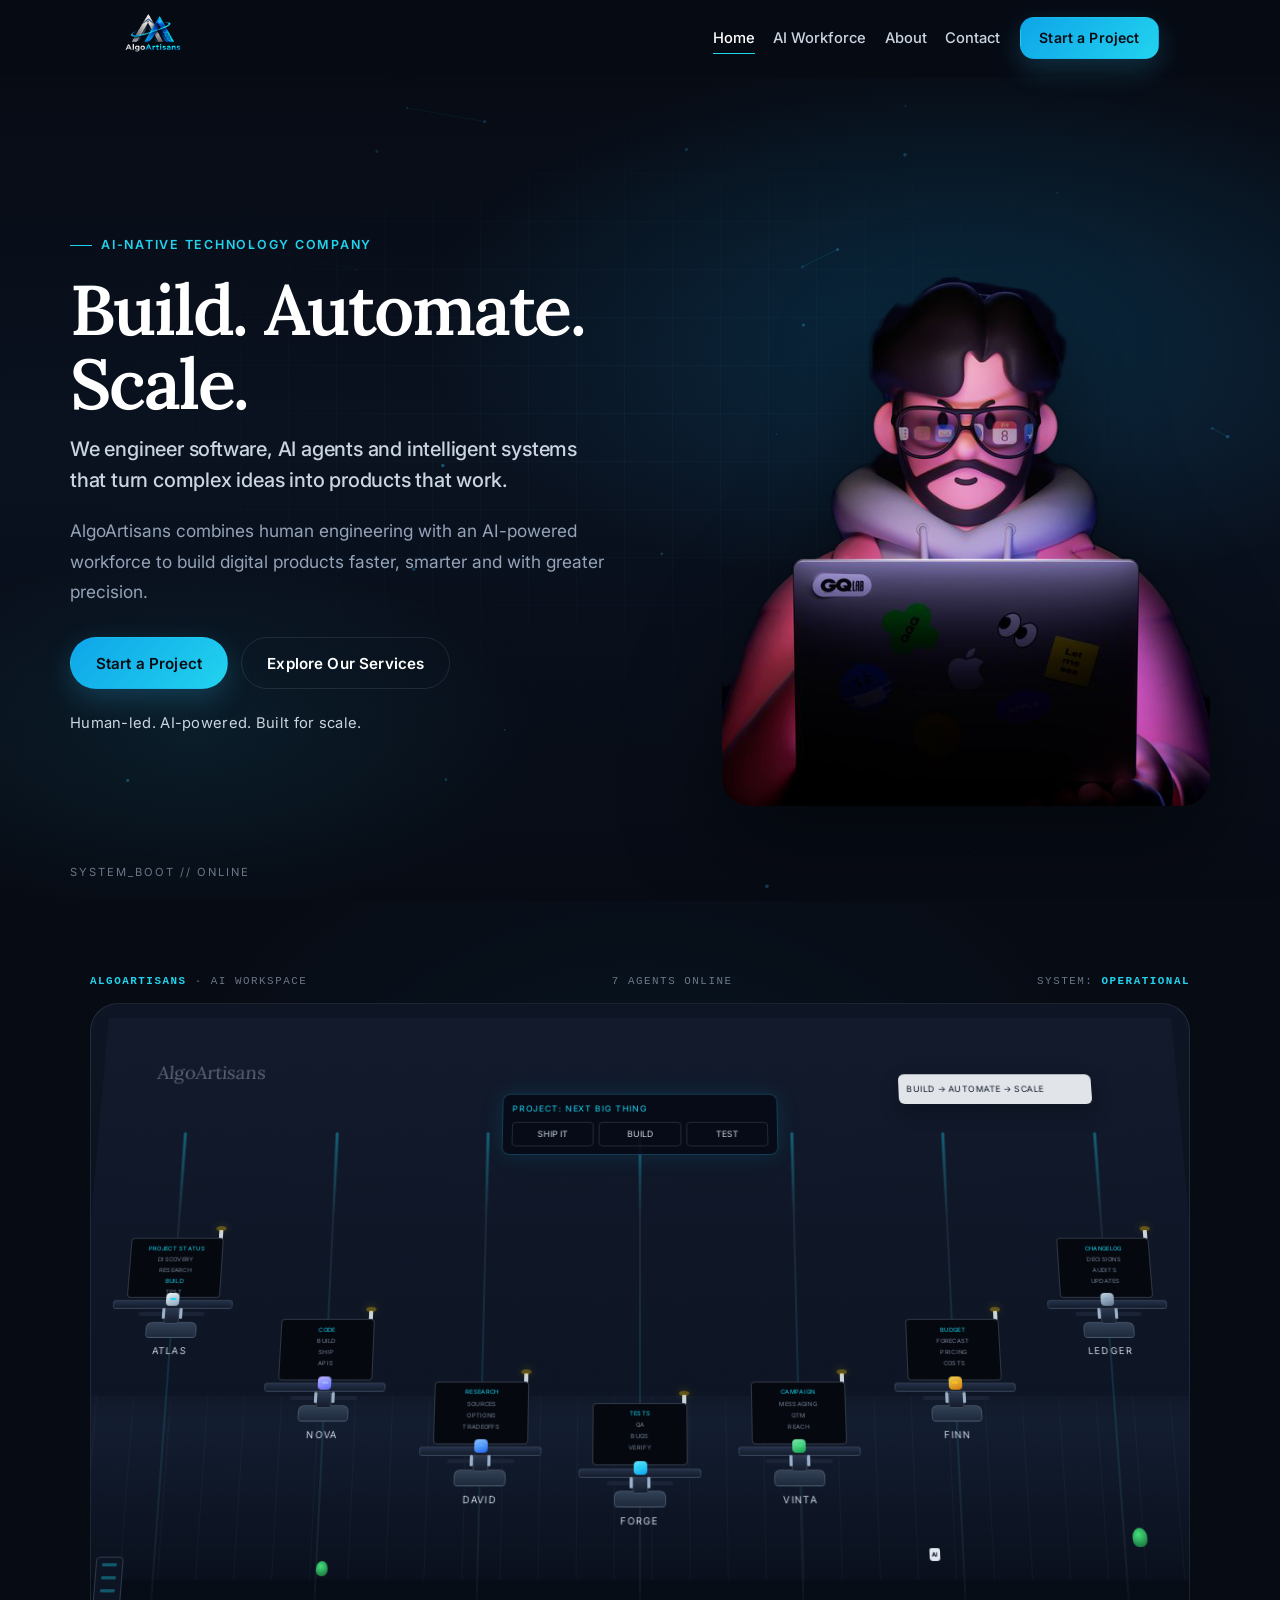
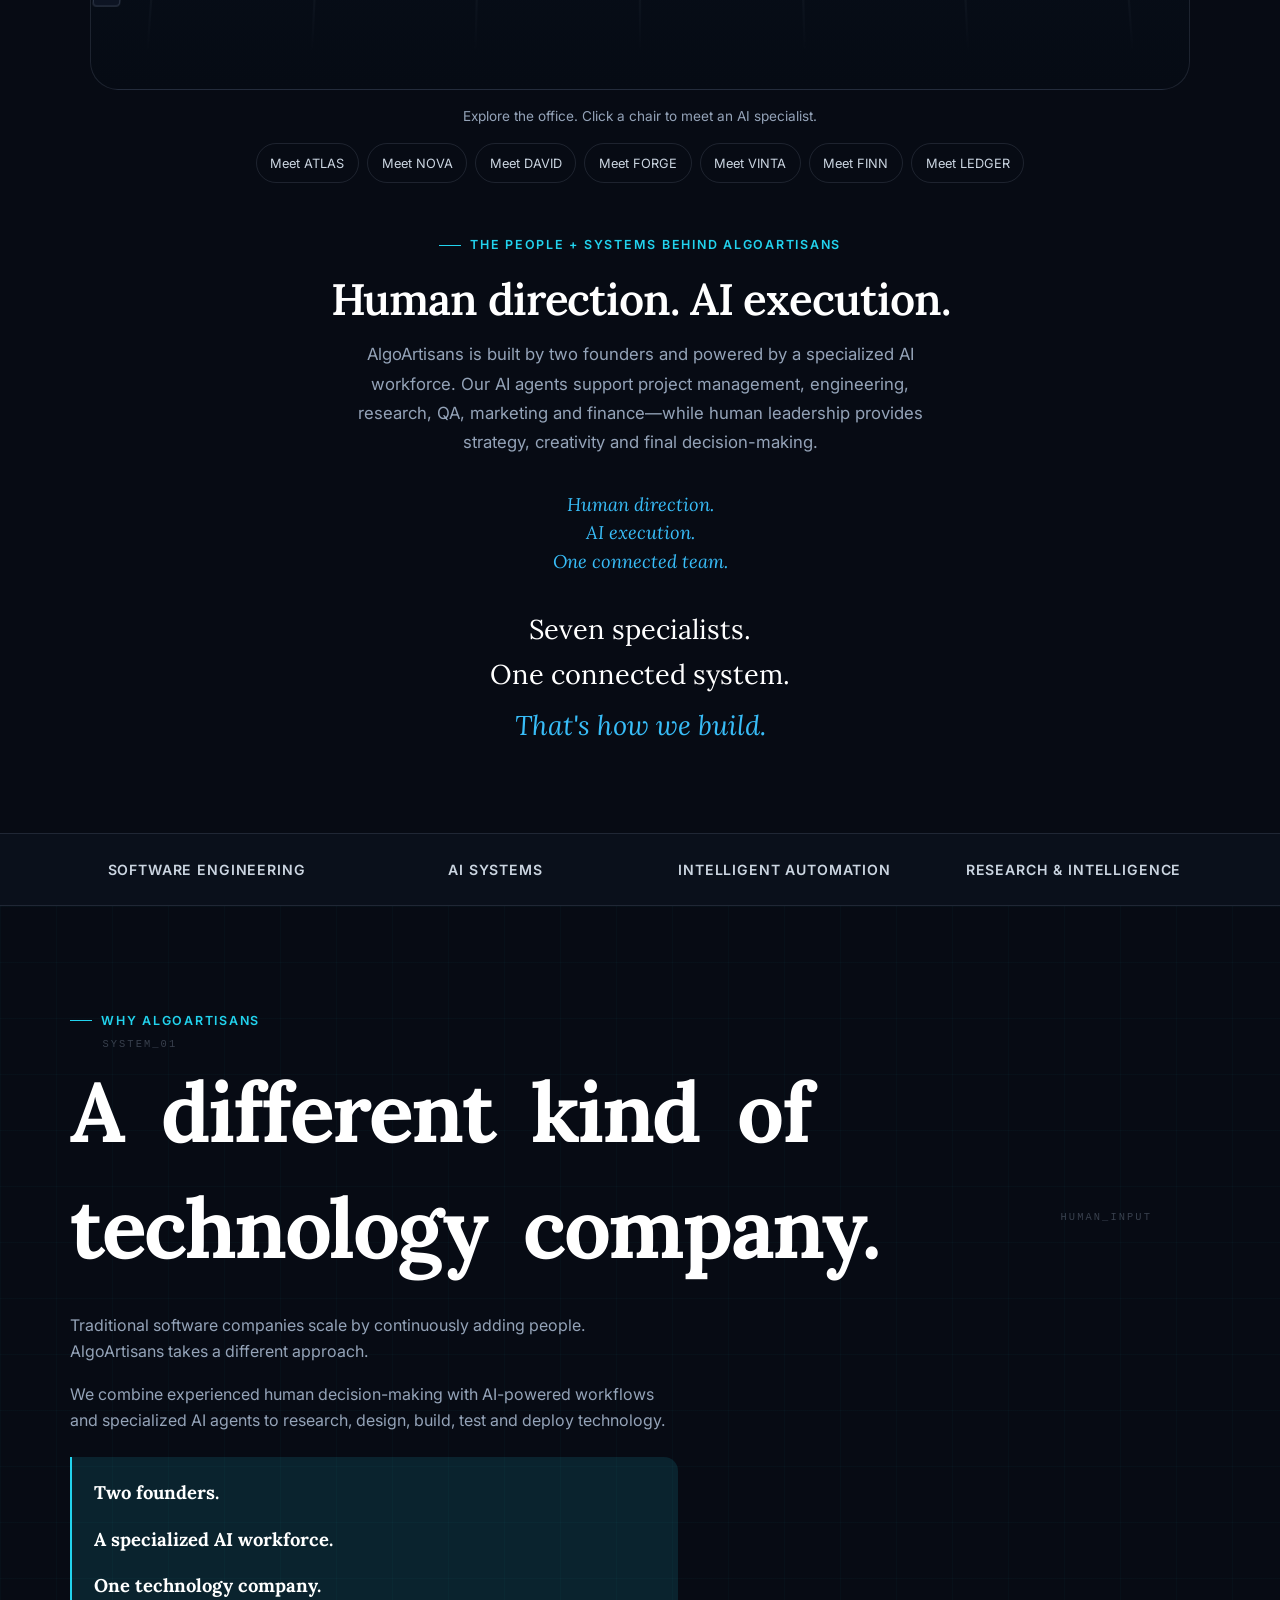
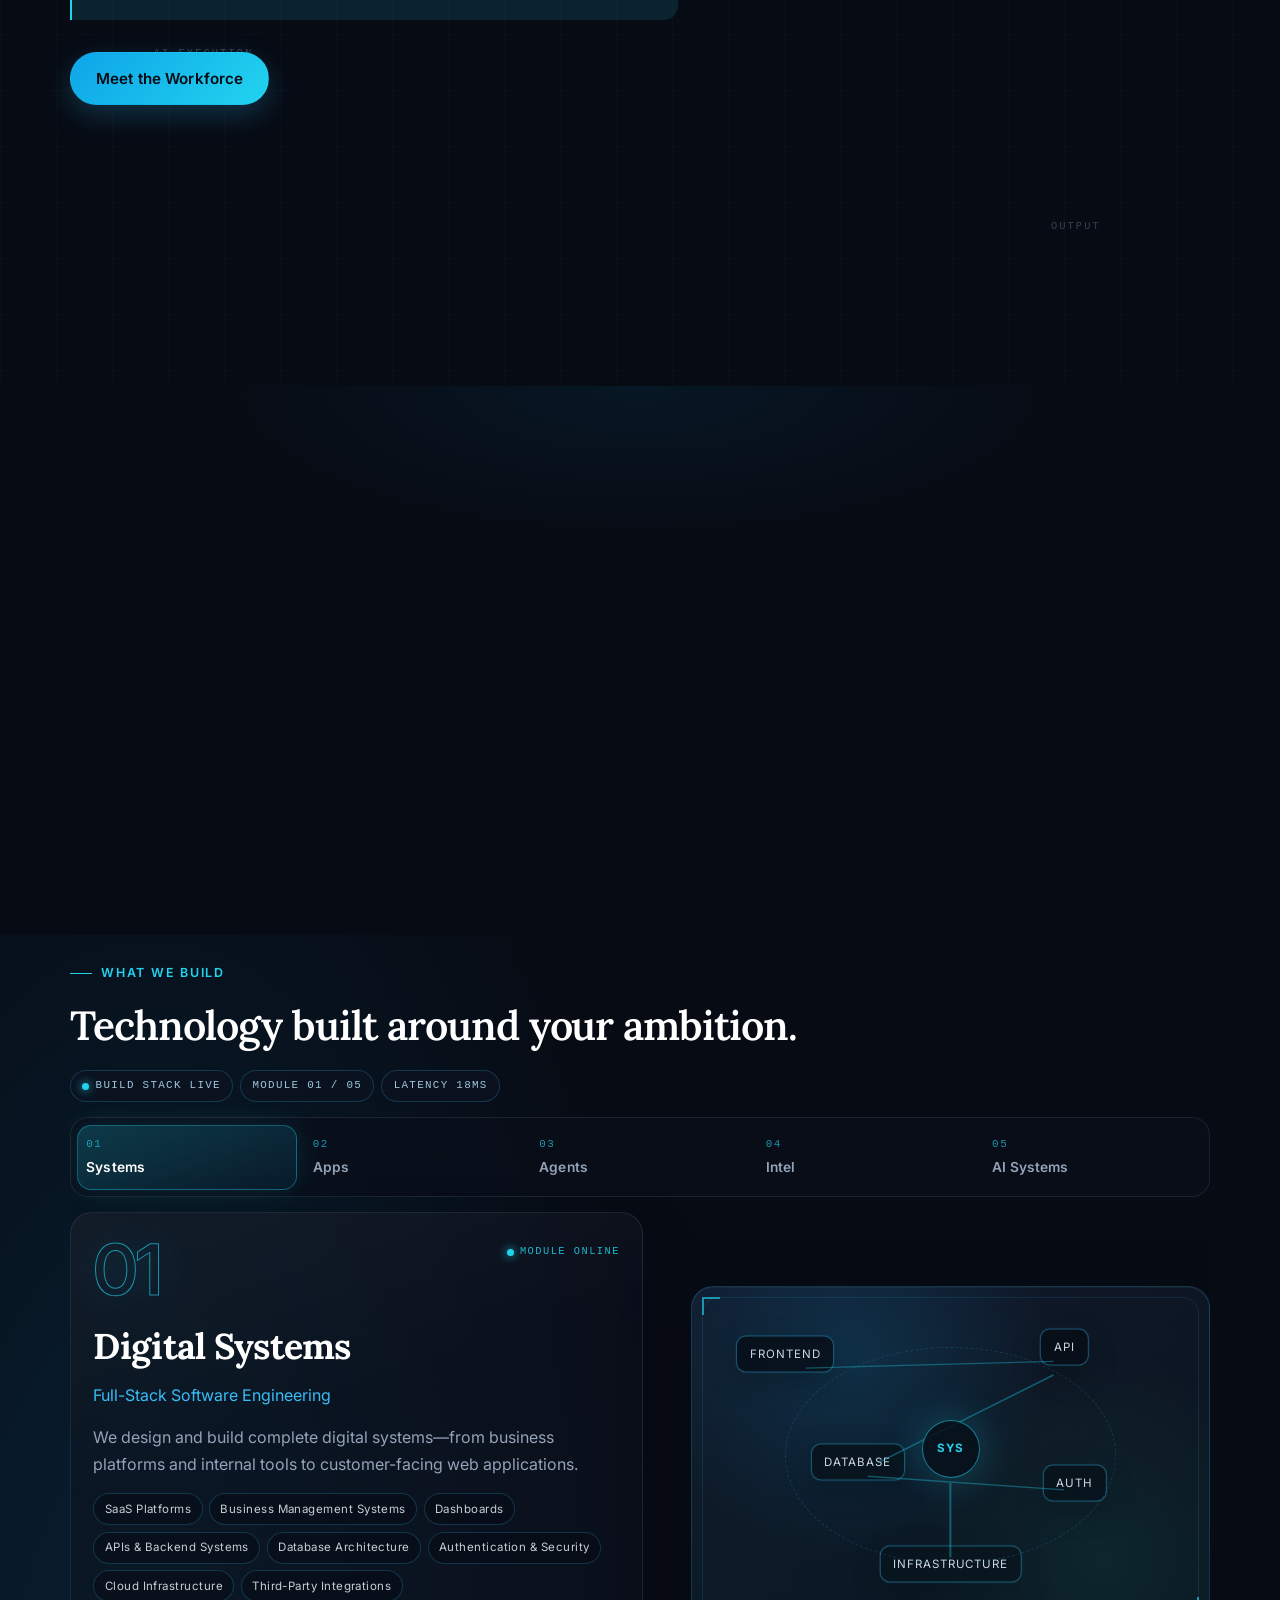
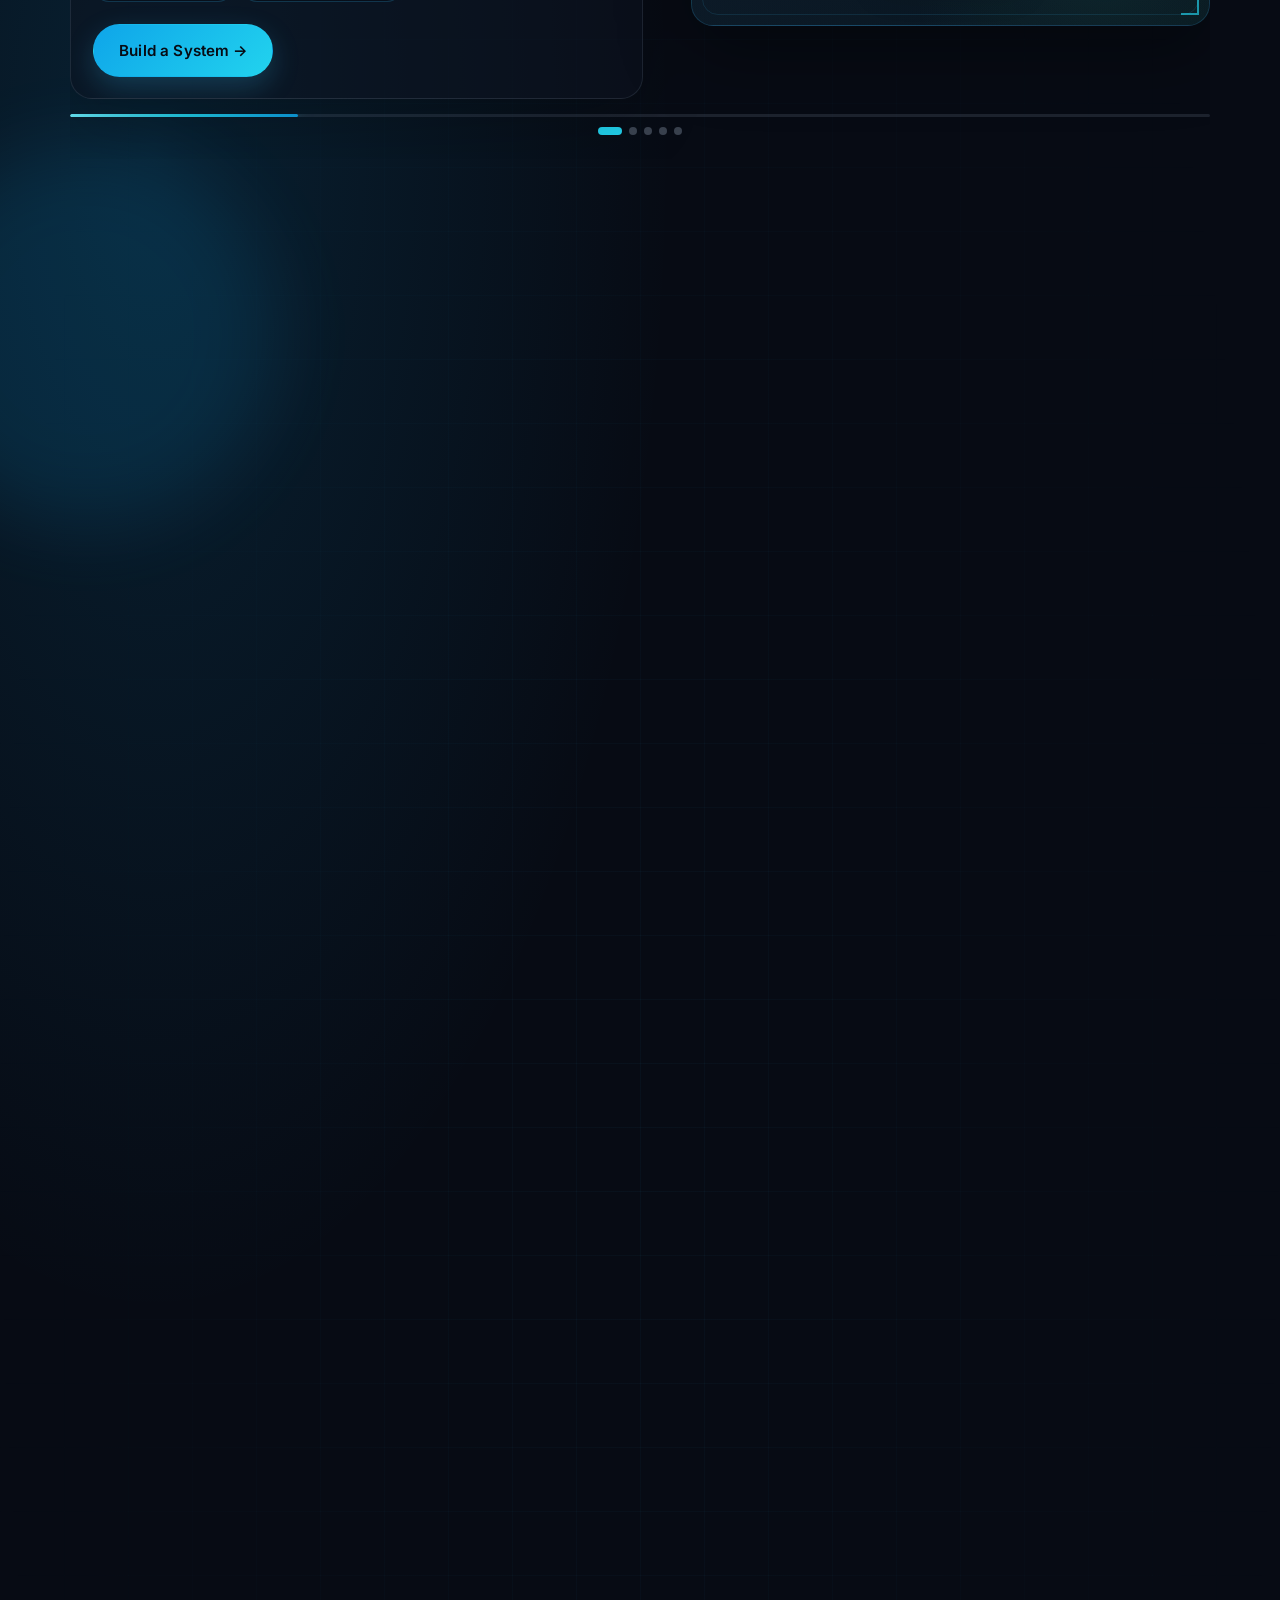
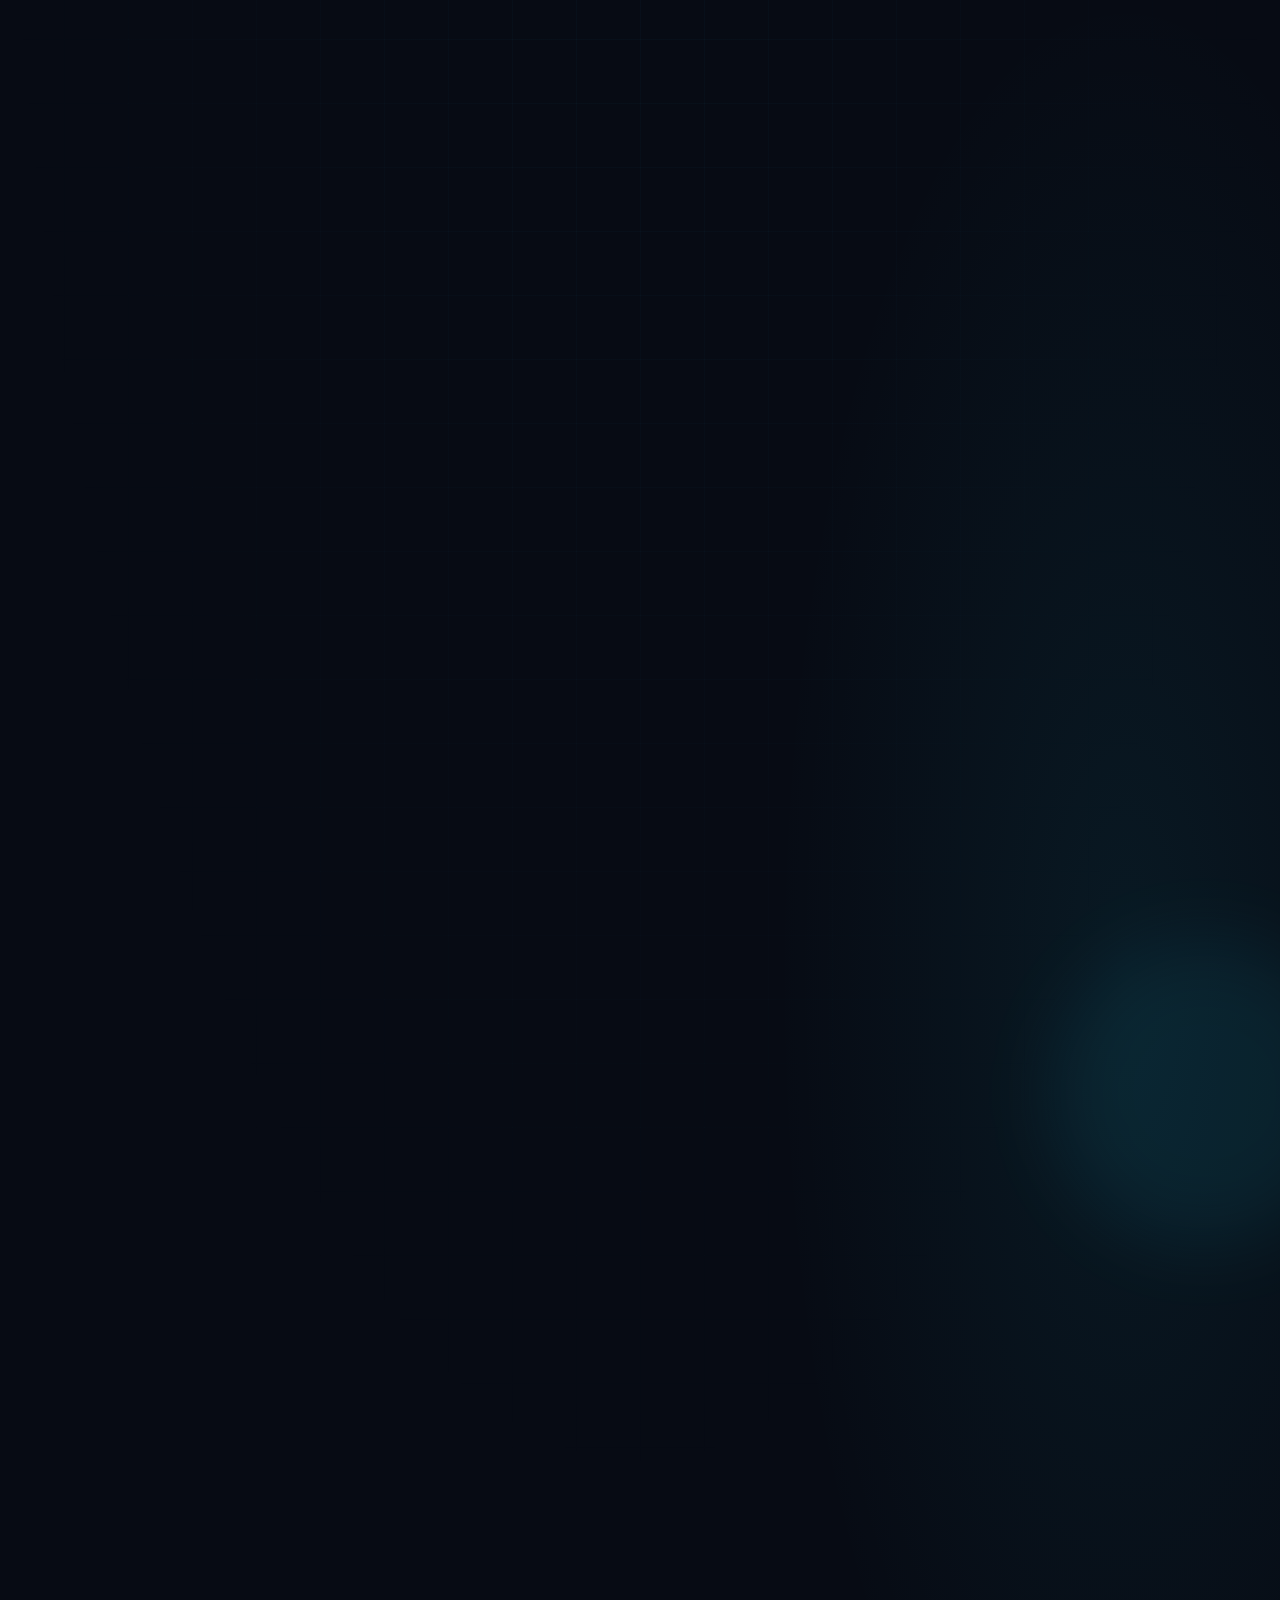
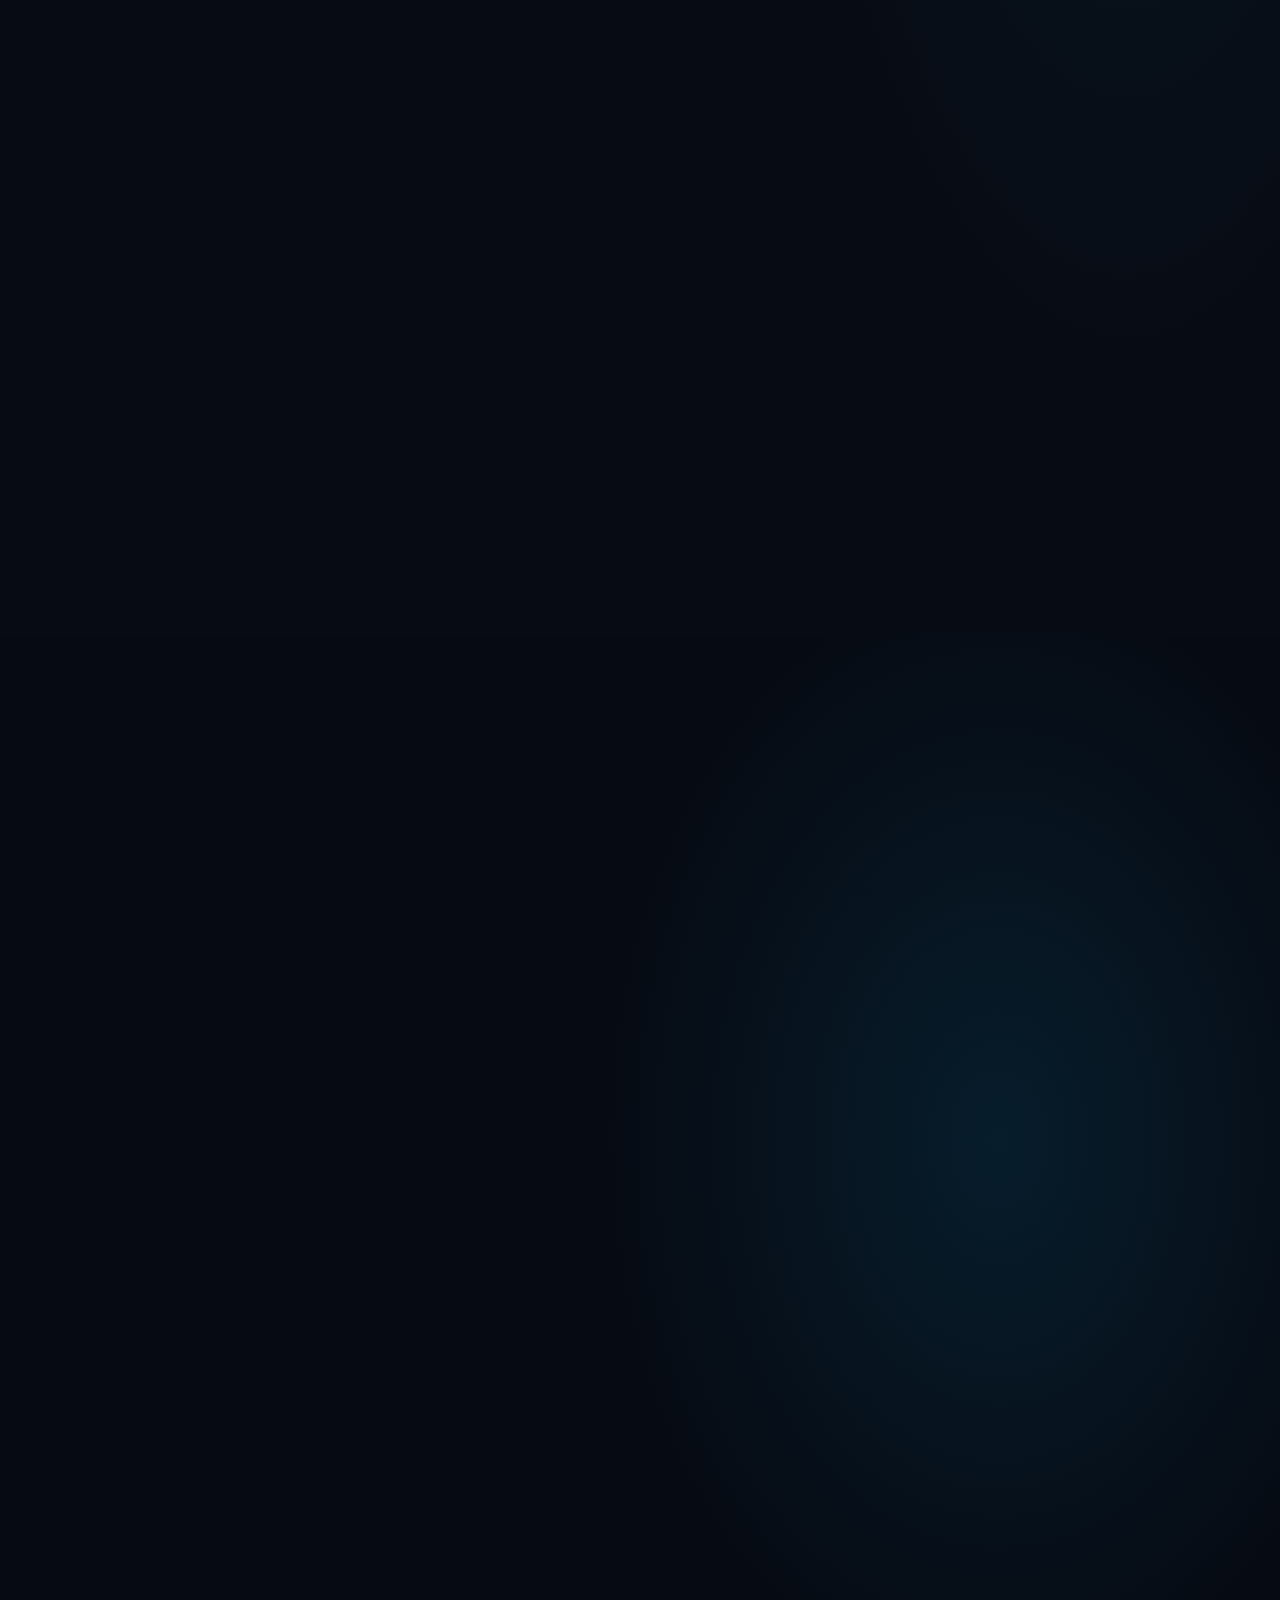
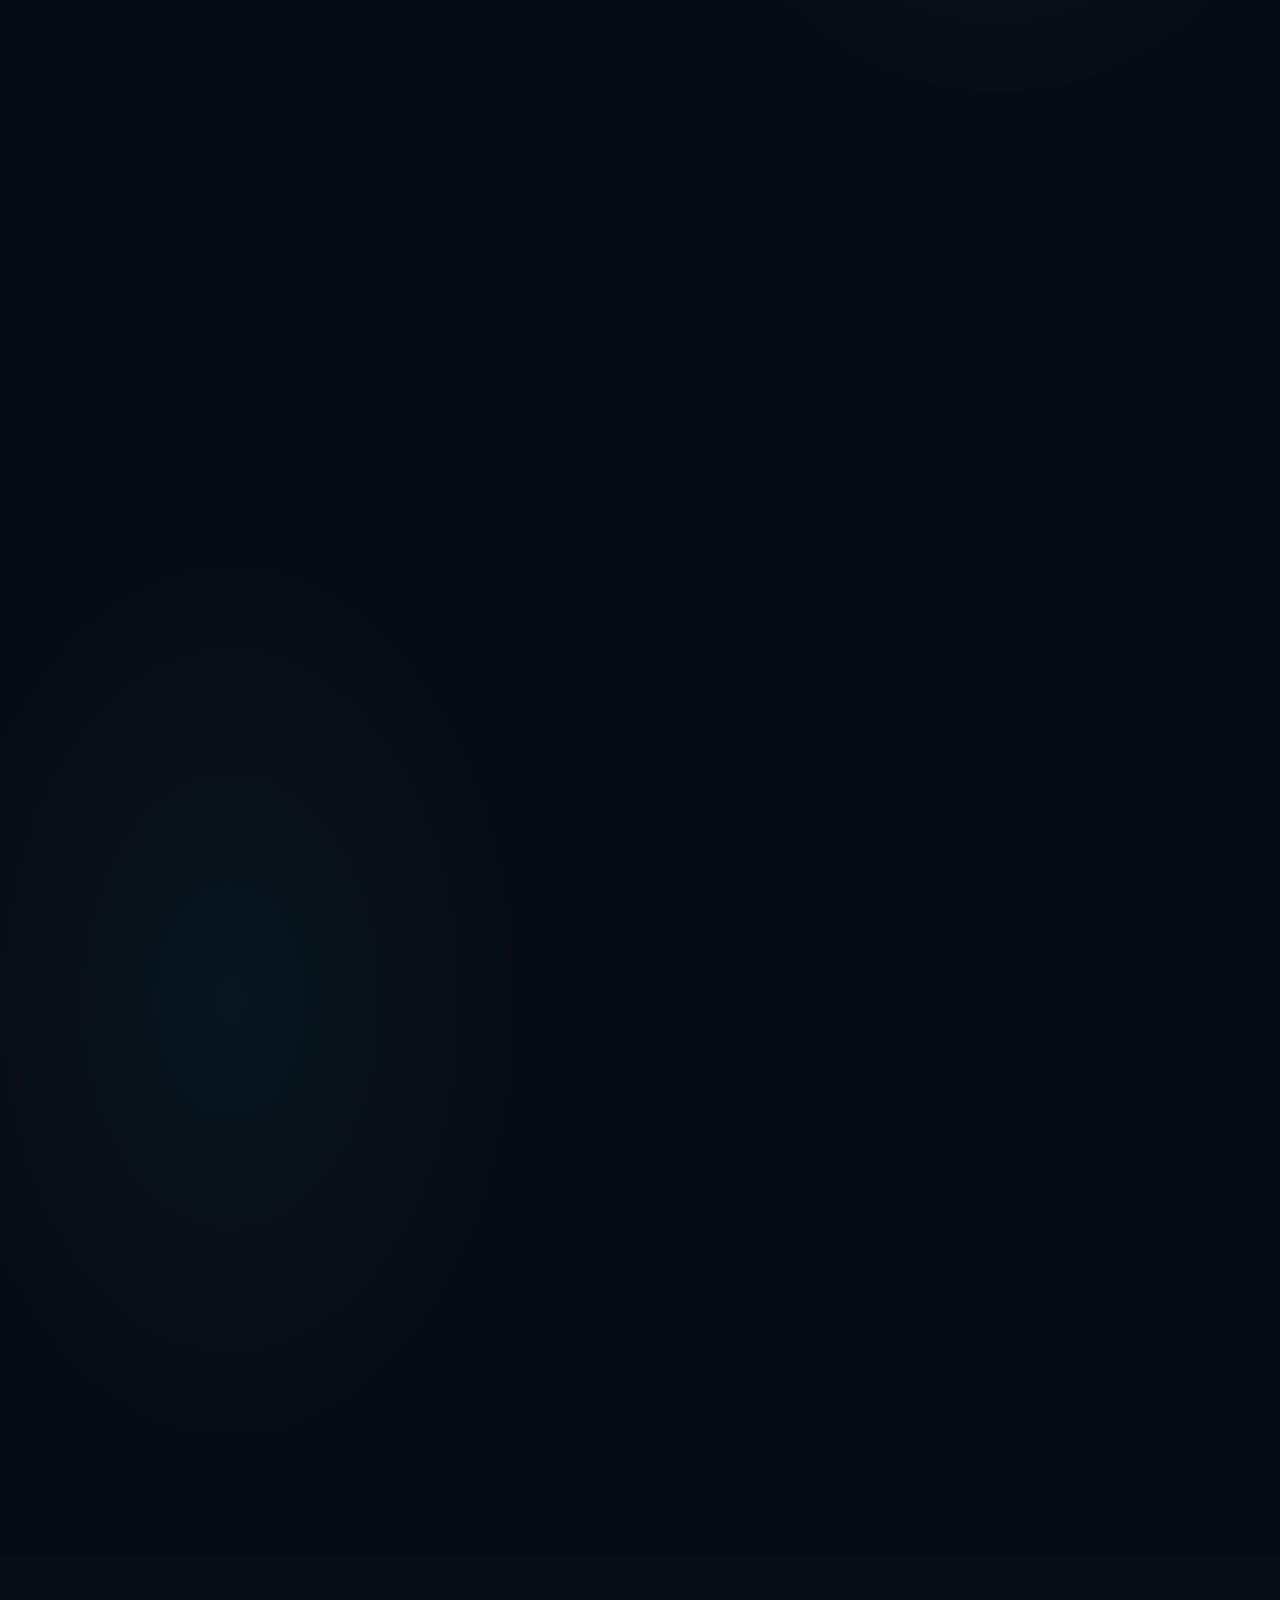
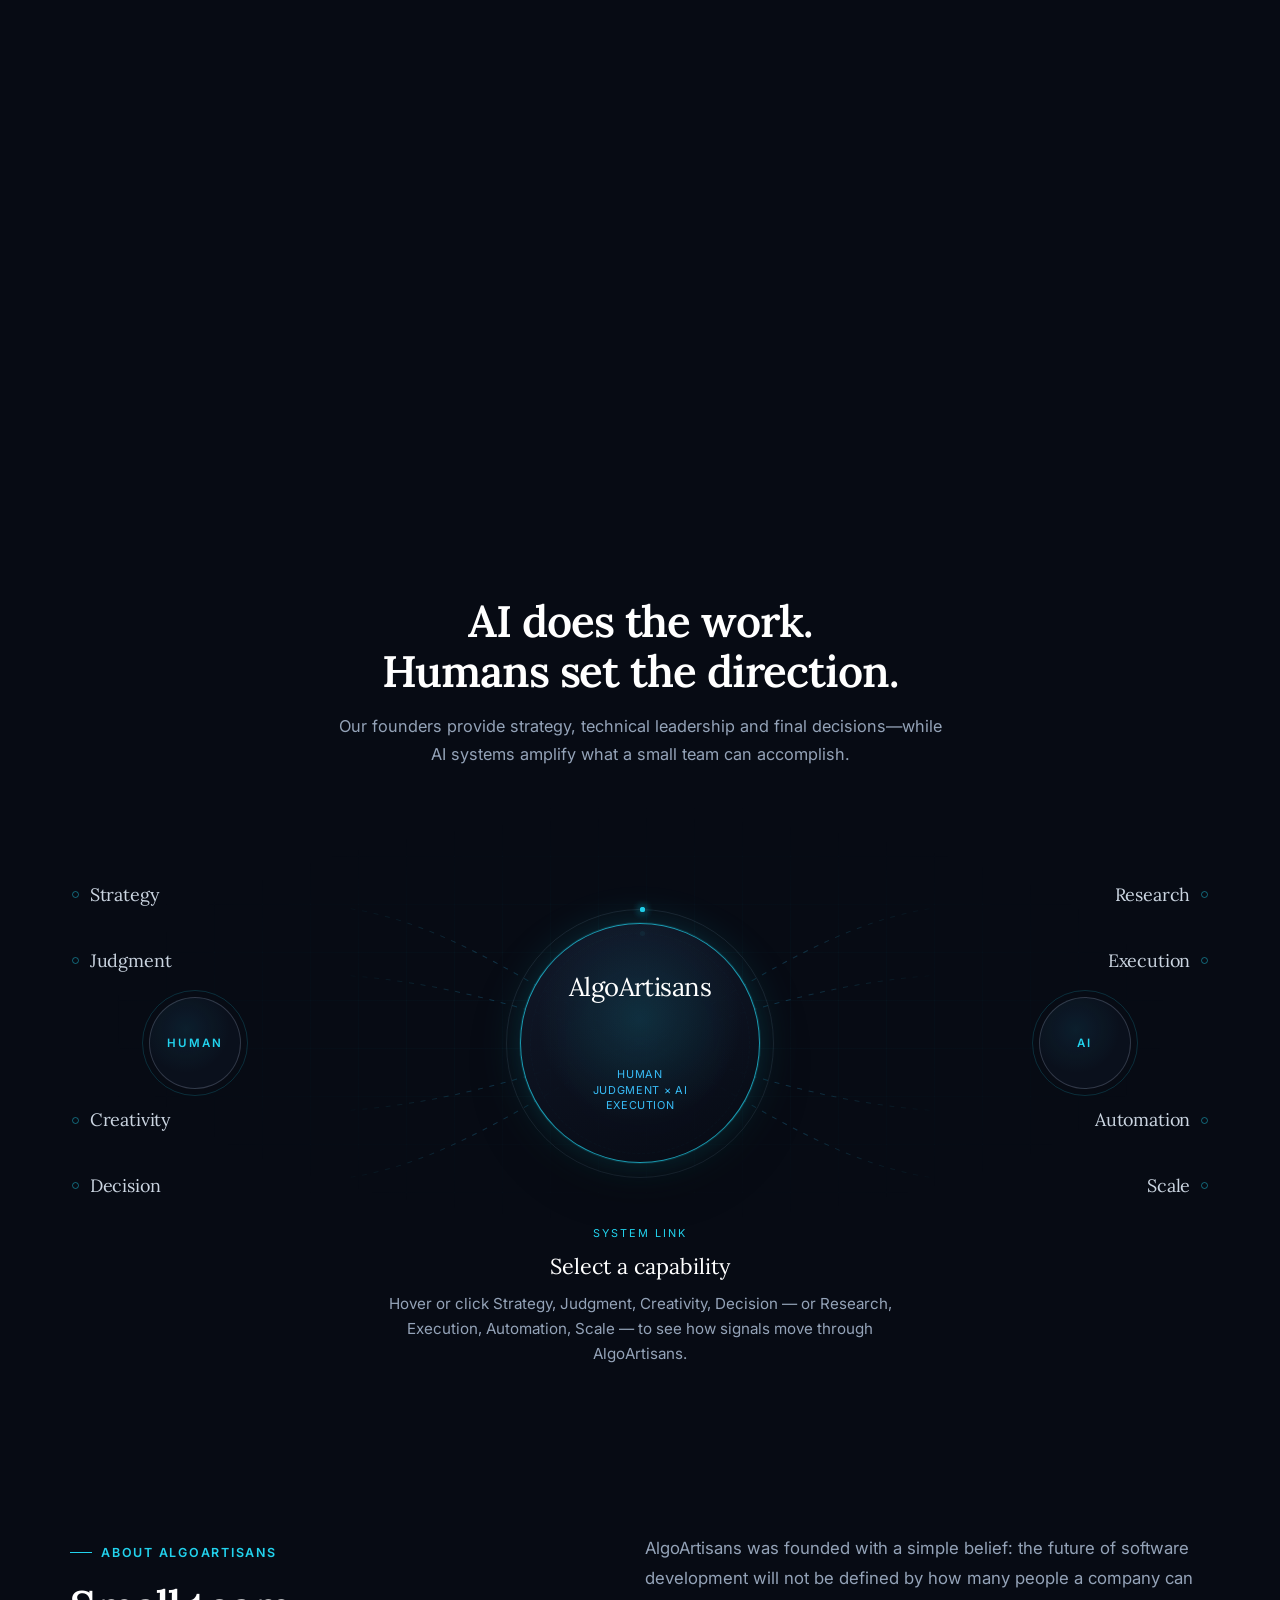
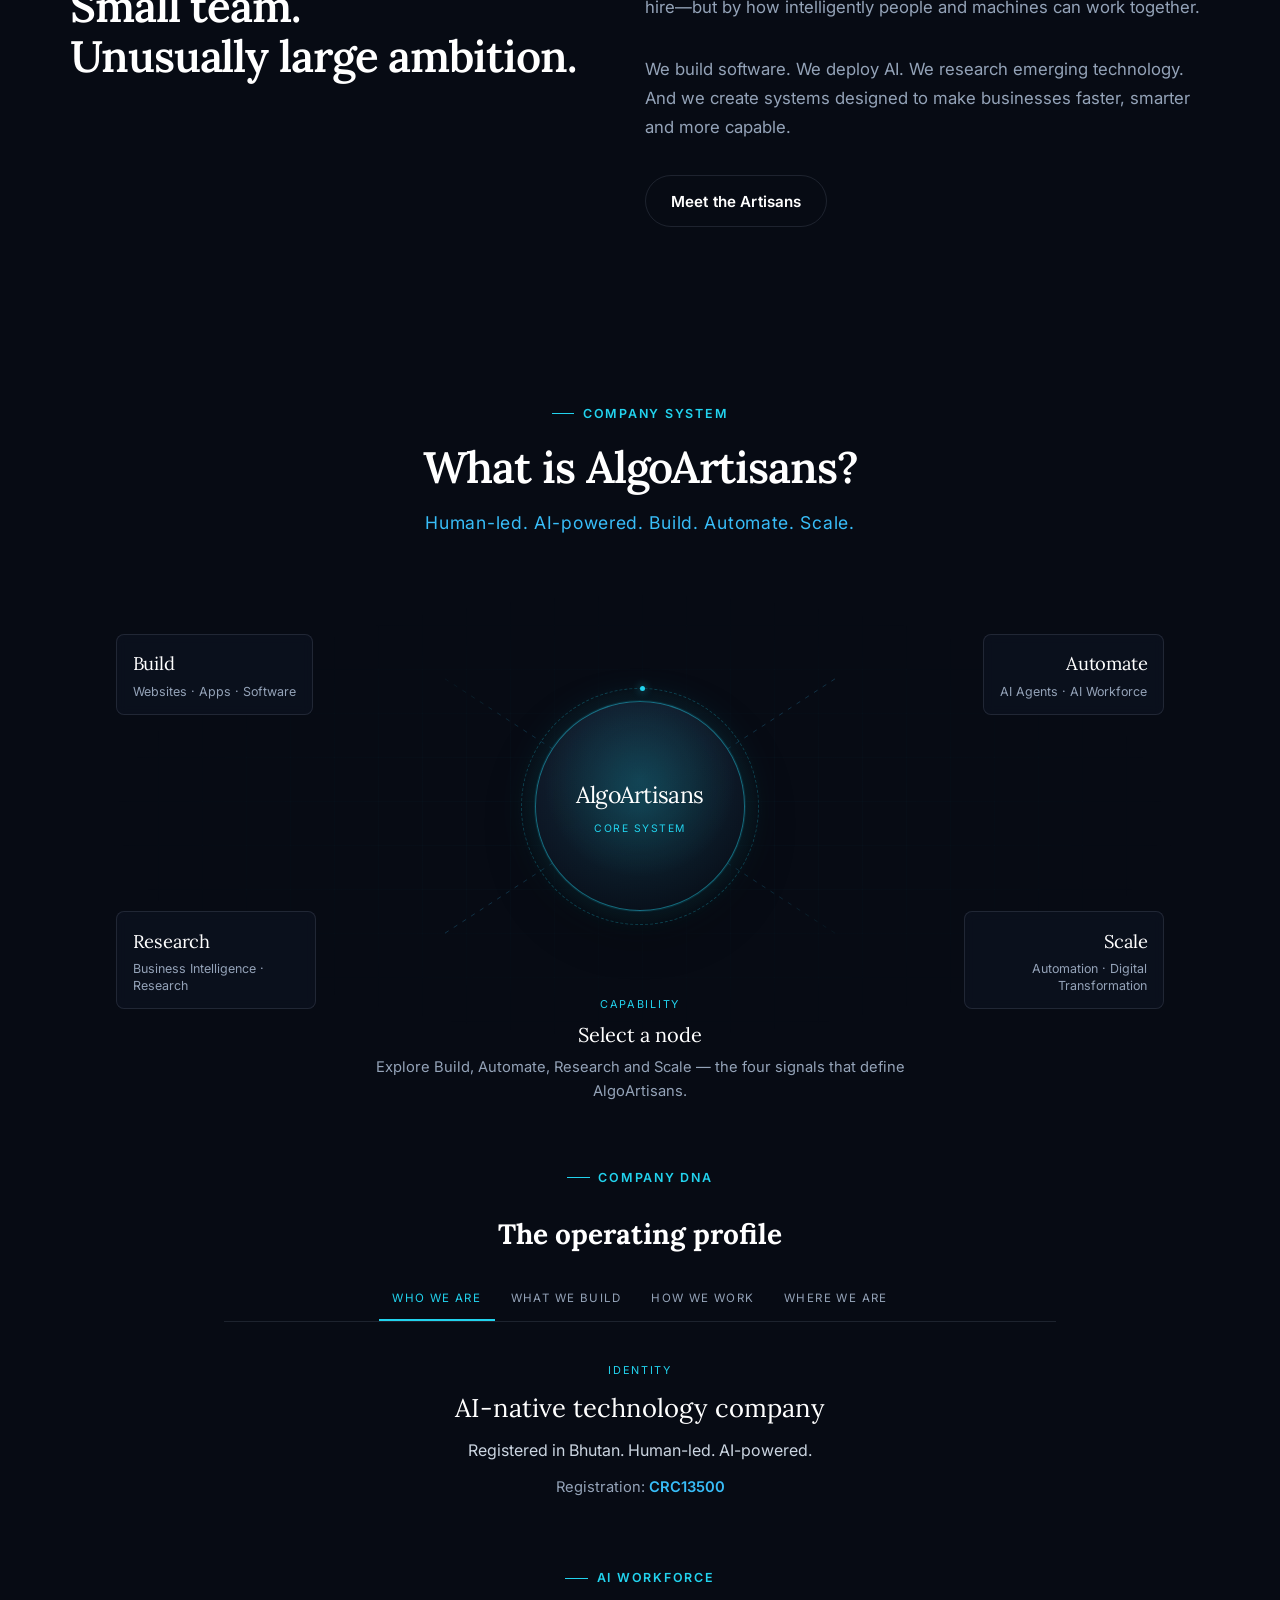
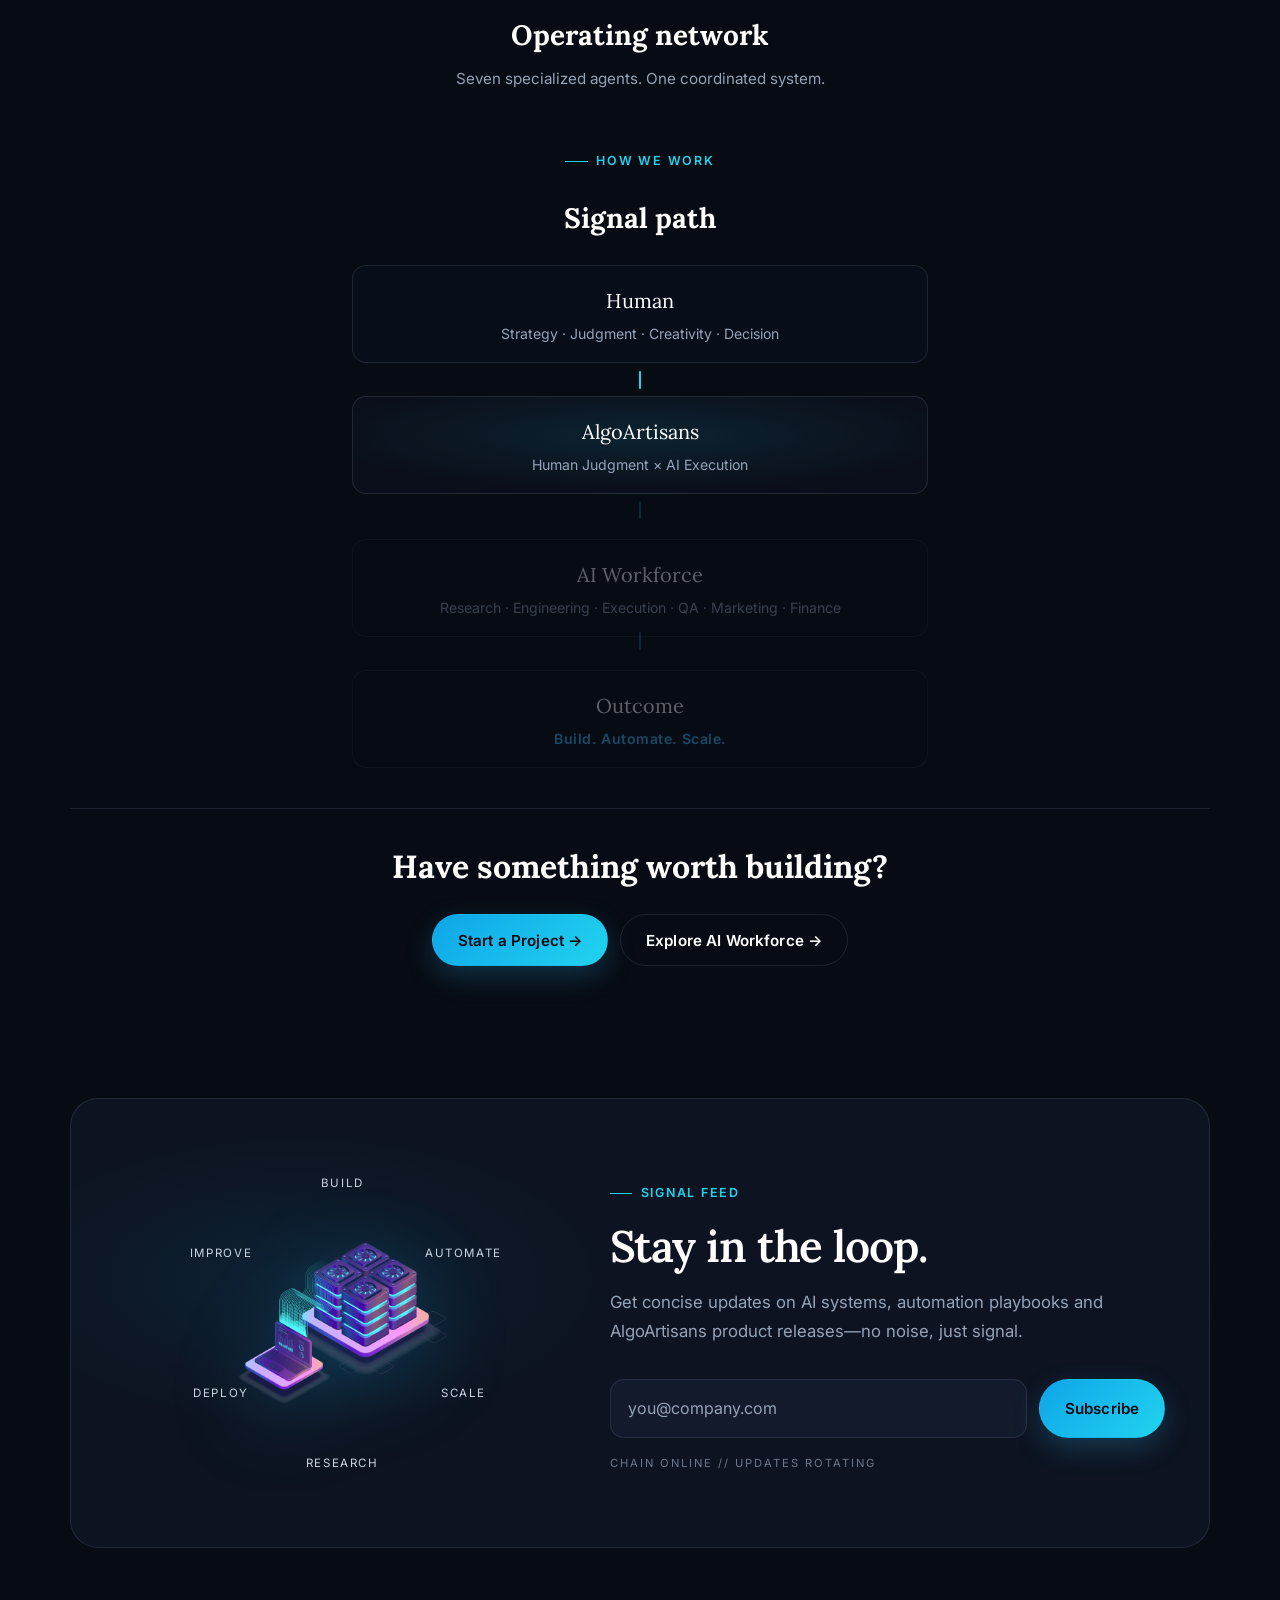
==== commit 2dc789a9: "Add interactive Human×AI and company showcase experiences. Upgrade the collaboration and What is Alg" ====
--- a/index.html
+++ b/index.html
@@ -39,6 +39,8 @@
   <link rel="stylesheet" href="build-process.css">
   <link rel="stylesheet" href="office.css">
   <link rel="stylesheet" href="meet-office.css">
+  <link rel="stylesheet" href="hxai.css">
+  <link rel="stylesheet" href="aa-showcase.css">
   <link rel="stylesheet" href="responsive.css">
   <link rel="stylesheet" href="seo.css">
   <script src="https://kit.fontawesome.com/aa7454d09f.js" crossorigin="anonymous" defer></script>
@@ -626,7 +628,56 @@
           <div class="engine-dots" id="engineDots"></div>
         </div>
 
-        <div class="engine-mobile" id="engineMobile" aria-label="Services"></div>
+        <div class="engine-mobile" id="engineMobile" aria-label="Services">
+          <div class="m-flow m-flow--build" id="mBuildFlow">
+            <div class="m-flow__hud">
+              <span><i></i> BUILD STACK</span>
+              <span id="mBuildHud">01 / 05</span>
+            </div>
+            <div class="m-flow__chips" id="mBuildChips" role="tablist" aria-label="Build modules"></div>
+            <div class="m-flow__canvas" id="mBuildCanvas" aria-hidden="true">
+              <div class="m-flow__scan"></div>
+              <div class="m-flow__orb"></div>
+              <div class="m-viz is-active" data-mviz="0">
+                <span class="m-node" style="--x:18%;--y:22%">FE</span>
+                <span class="m-node" style="--x:72%;--y:20%">API</span>
+                <span class="m-node" style="--x:30%;--y:58%">DB</span>
+                <span class="m-node" style="--x:70%;--y:62%">Auth</span>
+                <span class="m-node" style="--x:50%;--y:82%">Cloud</span>
+                <span class="m-core">SYS</span>
+              </div>
+              <div class="m-viz" data-mviz="1">
+                <div class="m-phone"><span id="mDeviceScreen">Web</span></div>
+              </div>
+              <div class="m-viz" data-mviz="2">
+                <span class="m-agent-chip">ATLAS</span>
+                <span class="m-agent-chip">NOVA</span>
+                <span class="m-agent-chip">DAVID</span>
+                <span class="m-agent-chip">FORGE</span>
+                <span class="m-core">AI</span>
+              </div>
+              <div class="m-viz" data-mviz="3">
+                <div class="m-radar"><i></i><span>INSIGHT</span></div>
+              </div>
+              <div class="m-viz" data-mviz="4">
+                <p class="m-eq">Agent × Data × APIs<br>= Intelligent System</p>
+              </div>
+            </div>
+            <article class="m-flow__card" id="mBuildCard">
+              <span class="m-flow__num" id="mBuildNum">01</span>
+              <h3 id="mBuildTitle">Digital Systems</h3>
+              <p class="m-flow__sub" id="mBuildSub">Full-Stack Software Engineering</p>
+              <p class="m-flow__desc" id="mBuildDesc"></p>
+              <ul class="m-flow__caps" id="mBuildCaps"></ul>
+              <a class="btn btn-primary" id="mBuildCta" href="./start-project">Build a System →</a>
+            </article>
+            <div class="m-flow__controls">
+              <button type="button" class="m-flow__btn" id="mBuildPrev" aria-label="Previous module">‹</button>
+              <div class="m-flow__dots" id="mBuildDots"></div>
+              <button type="button" class="m-flow__btn" id="mBuildNext" aria-label="Next module">›</button>
+            </div>
+          </div>
+        </div>
       </div>
       <div class="engine-track" aria-hidden="true"></div>
     </section>
@@ -656,7 +707,29 @@
                 <circle class="signal-focus__track" cx="60" cy="60" r="54"></circle>
                 <circle class="signal-focus__progress" id="signalRingProgress" cx="60" cy="60" r="54"></circle>
               </svg>
-              <span class="signal-focus__index" id="signalIndex">01</span>
+              <div class="signal-glyph is-active" id="signalGlyph" data-stage="0">
+                <span class="signal-glyph__item" data-g="0" title="Discover">
+                  <svg viewBox="0 0 48 48" fill="none"><circle cx="24" cy="24" r="10" stroke="currentColor" stroke-width="2"/><circle cx="24" cy="24" r="3" fill="currentColor"/><path class="sg-spin" d="M24 6v4M24 38v4M6 24h4M38 24h4" stroke="currentColor" stroke-width="2" stroke-linecap="round"/></svg>
+                </span>
+                <span class="signal-glyph__item" data-g="1" title="Research">
+                  <svg viewBox="0 0 48 48" fill="none"><circle cx="20" cy="20" r="9" stroke="currentColor" stroke-width="2"/><path d="M27 27l12 12" stroke="currentColor" stroke-width="2.5" stroke-linecap="round"/><path class="sg-pulse" d="M16 20h8M20 16v8" stroke="currentColor" stroke-width="2" stroke-linecap="round"/></svg>
+                </span>
+                <span class="signal-glyph__item" data-g="2" title="Architect">
+                  <svg viewBox="0 0 48 48" fill="none"><path d="M24 8l14 8v16l-14 8-14-8V16l14-8z" stroke="currentColor" stroke-width="2"/><circle class="sg-pulse" cx="24" cy="24" r="4" fill="currentColor"/><path d="M24 12v8M24 28v8M14 18l6 4M28 26l6 4M14 30l6-4M28 22l6-4" stroke="currentColor" stroke-width="1.5" opacity=".7"/></svg>
+                </span>
+                <span class="signal-glyph__item" data-g="3" title="Build">
+                  <svg viewBox="0 0 48 48" fill="none"><path d="M14 16l-6 8 6 8M34 16l6 8-6 8" stroke="currentColor" stroke-width="2.5" stroke-linecap="round" stroke-linejoin="round"/><path class="sg-dash" d="M22 12l4 24" stroke="currentColor" stroke-width="2.5" stroke-linecap="round"/></svg>
+                </span>
+                <span class="signal-glyph__item" data-g="4" title="Test">
+                  <svg viewBox="0 0 48 48" fill="none"><path d="M16 10h16v8c0 6-3.5 10-8 14-4.5-4-8-8-8-14V10z" stroke="currentColor" stroke-width="2"/><path class="sg-draw" d="M18 24l4 4 8-9" stroke="currentColor" stroke-width="2.5" stroke-linecap="round" stroke-linejoin="round"/></svg>
+                </span>
+                <span class="signal-glyph__item" data-g="5" title="Deploy">
+                  <svg viewBox="0 0 48 48" fill="none"><path d="M24 8l10 28-10-6-10 6 10-28z" stroke="currentColor" stroke-width="2" stroke-linejoin="round"/><path class="sg-lift" d="M24 30v10M18 36h12" stroke="currentColor" stroke-width="2" stroke-linecap="round"/></svg>
+                </span>
+                <span class="signal-glyph__item" data-g="6" title="Evolve">
+                  <svg viewBox="0 0 48 48" fill="none"><path class="sg-spin" d="M34 18a12 12 0 1 0 2 10" stroke="currentColor" stroke-width="2" stroke-linecap="round"/><path d="M34 12v8h-8" stroke="currentColor" stroke-width="2" stroke-linecap="round" stroke-linejoin="round"/><circle cx="24" cy="24" r="3" fill="currentColor"/></svg>
+                </span>
+              </div>
             </div>
             <div class="signal-focus__copy">
               <p class="signal-focus__kicker">ACTIVE STAGE</p>
@@ -675,45 +748,94 @@
               <span class="pipeline-signal" id="pipelineSignal"></span>
             </div>
             <button type="button" class="signal-node is-active" role="tab" aria-selected="true" data-stage="0">
-              <span class="signal-node__num">01</span>
+              <span class="signal-node__icon" aria-hidden="true">
+                <svg viewBox="0 0 24 24" fill="none"><circle cx="12" cy="12" r="5" stroke="currentColor" stroke-width="1.6"/><circle cx="12" cy="12" r="1.5" fill="currentColor"/><path d="M12 3v2M12 19v2M3 12h2M19 12h2" stroke="currentColor" stroke-width="1.6" stroke-linecap="round"/></svg>
+              </span>
               <span class="signal-node__label">Discover</span>
               <span class="signal-node__hint">Understand the problem, opportunity and desired outcome.</span>
             </button>
             <button type="button" class="signal-node" role="tab" aria-selected="false" data-stage="1">
-              <span class="signal-node__num">02</span>
+              <span class="signal-node__icon" aria-hidden="true">
+                <svg viewBox="0 0 24 24" fill="none"><circle cx="10" cy="10" r="5" stroke="currentColor" stroke-width="1.6"/><path d="M14 14l6 6" stroke="currentColor" stroke-width="1.8" stroke-linecap="round"/></svg>
+              </span>
               <span class="signal-node__label">Research</span>
               <span class="signal-node__hint">Investigate market, users, technology and constraints.</span>
             </button>
             <button type="button" class="signal-node" role="tab" aria-selected="false" data-stage="2">
-              <span class="signal-node__num">03</span>
+              <span class="signal-node__icon" aria-hidden="true">
+                <svg viewBox="0 0 24 24" fill="none"><path d="M12 3l8 4.5v9L12 21l-8-4.5v-9L12 3z" stroke="currentColor" stroke-width="1.6"/><circle cx="12" cy="12" r="2" fill="currentColor"/></svg>
+              </span>
               <span class="signal-node__label">Architect</span>
               <span class="signal-node__hint">Design product, system architecture and technical strategy.</span>
             </button>
             <button type="button" class="signal-node" role="tab" aria-selected="false" data-stage="3">
-              <span class="signal-node__num">04</span>
+              <span class="signal-node__icon" aria-hidden="true">
+                <svg viewBox="0 0 24 24" fill="none"><path d="M8 7L4 12l4 5M16 7l4 5-4 5M11 5l2 14" stroke="currentColor" stroke-width="1.7" stroke-linecap="round" stroke-linejoin="round"/></svg>
+              </span>
               <span class="signal-node__label">Build</span>
               <span class="signal-node__hint">Human + AI engineering turns architecture into technology.</span>
             </button>
             <button type="button" class="signal-node" role="tab" aria-selected="false" data-stage="4">
-              <span class="signal-node__num">05</span>
+              <span class="signal-node__icon" aria-hidden="true">
+                <svg viewBox="0 0 24 24" fill="none"><path d="M8 4h8v5a5 5 0 0 1-4 8 5 5 0 0 1-4-8V4z" stroke="currentColor" stroke-width="1.6"/><path d="M9 12l2 2 4-4.5" stroke="currentColor" stroke-width="1.7" stroke-linecap="round" stroke-linejoin="round"/></svg>
+              </span>
               <span class="signal-node__label">Test</span>
               <span class="signal-node__hint">Validate performance, security, usability and reliability.</span>
             </button>
             <button type="button" class="signal-node" role="tab" aria-selected="false" data-stage="5">
-              <span class="signal-node__num">06</span>
+              <span class="signal-node__icon" aria-hidden="true">
+                <svg viewBox="0 0 24 24" fill="none"><path d="M12 3l6 16-6-3.5L6 19l6-16z" stroke="currentColor" stroke-width="1.6" stroke-linejoin="round"/><path d="M12 15v5" stroke="currentColor" stroke-width="1.6" stroke-linecap="round"/></svg>
+              </span>
               <span class="signal-node__label">Deploy</span>
               <span class="signal-node__hint">Launch and establish production infrastructure.</span>
             </button>
             <button type="button" class="signal-node" role="tab" aria-selected="false" data-stage="6">
-              <span class="signal-node__num">07</span>
+              <span class="signal-node__icon" aria-hidden="true">
+                <svg viewBox="0 0 24 24" fill="none"><path d="M17 8a7 7 0 1 0 1.2 6" stroke="currentColor" stroke-width="1.6" stroke-linecap="round"/><path d="M17 4v5h-5" stroke="currentColor" stroke-width="1.6" stroke-linecap="round" stroke-linejoin="round"/></svg>
+              </span>
               <span class="signal-node__label">Evolve</span>
               <span class="signal-node__hint">Improve continuously from real-world data and feedback.</span>
             </button>
           </div>
         </div>
 
-        <!-- Legacy track kept for mobile vertical fallback + GSAP length calc -->
-        <div class="pipeline-viewport signal-mobile-list" id="pipelineViewport">
+        <!-- Mobile signal workflow (compact) -->
+        <div class="m-flow m-flow--signal" id="mSignalFlow" aria-label="Process stages">
+          <div class="m-flow__hud">
+            <span><i></i> SIGNAL PATH</span>
+            <span id="mSignalHud">01 / 07</span>
+          </div>
+          <div class="m-signal__ringwrap">
+            <svg class="m-signal__svg" viewBox="0 0 120 120" aria-hidden="true">
+              <circle class="m-signal__track" cx="60" cy="60" r="52"></circle>
+              <circle class="m-signal__progress" id="mSignalRing" cx="60" cy="60" r="52"></circle>
+            </svg>
+            <div class="signal-glyph is-active" id="mSignalGlyph" data-stage="0">
+              <span class="signal-glyph__item" data-g="0"><svg viewBox="0 0 48 48" fill="none"><circle cx="24" cy="24" r="10" stroke="currentColor" stroke-width="2"/><circle cx="24" cy="24" r="3" fill="currentColor"/><path class="sg-spin" d="M24 6v4M24 38v4M6 24h4M38 24h4" stroke="currentColor" stroke-width="2" stroke-linecap="round"/></svg></span>
+              <span class="signal-glyph__item" data-g="1"><svg viewBox="0 0 48 48" fill="none"><circle cx="20" cy="20" r="9" stroke="currentColor" stroke-width="2"/><path d="M27 27l12 12" stroke="currentColor" stroke-width="2.5" stroke-linecap="round"/><path class="sg-pulse" d="M16 20h8M20 16v8" stroke="currentColor" stroke-width="2" stroke-linecap="round"/></svg></span>
+              <span class="signal-glyph__item" data-g="2"><svg viewBox="0 0 48 48" fill="none"><path d="M24 8l14 8v16l-14 8-14-8V16l14-8z" stroke="currentColor" stroke-width="2"/><circle class="sg-pulse" cx="24" cy="24" r="4" fill="currentColor"/></svg></span>
+              <span class="signal-glyph__item" data-g="3"><svg viewBox="0 0 48 48" fill="none"><path d="M14 16l-6 8 6 8M34 16l6 8-6 8" stroke="currentColor" stroke-width="2.5" stroke-linecap="round" stroke-linejoin="round"/><path class="sg-dash" d="M22 12l4 24" stroke="currentColor" stroke-width="2.5" stroke-linecap="round"/></svg></span>
+              <span class="signal-glyph__item" data-g="4"><svg viewBox="0 0 48 48" fill="none"><path d="M16 10h16v8c0 6-3.5 10-8 14-4.5-4-8-8-8-14V10z" stroke="currentColor" stroke-width="2"/><path class="sg-draw" d="M18 24l4 4 8-9" stroke="currentColor" stroke-width="2.5" stroke-linecap="round" stroke-linejoin="round"/></svg></span>
+              <span class="signal-glyph__item" data-g="5"><svg viewBox="0 0 48 48" fill="none"><path d="M24 8l10 28-10-6-10 6 10-28z" stroke="currentColor" stroke-width="2" stroke-linejoin="round"/><path class="sg-lift" d="M24 30v10M18 36h12" stroke="currentColor" stroke-width="2" stroke-linecap="round"/></svg></span>
+              <span class="signal-glyph__item" data-g="6"><svg viewBox="0 0 48 48" fill="none"><path class="sg-spin" d="M34 18a12 12 0 1 0 2 10" stroke="currentColor" stroke-width="2" stroke-linecap="round"/><path d="M34 12v8h-8" stroke="currentColor" stroke-width="2" stroke-linecap="round" stroke-linejoin="round"/><circle cx="24" cy="24" r="3" fill="currentColor"/></svg></span>
+            </div>
+          </div>
+          <div class="m-flow__chips m-flow__chips--signal" id="mSignalChips" role="tablist" aria-label="Workflow stages"></div>
+          <article class="m-flow__card" id="mSignalCard">
+            <p class="m-flow__kicker">ACTIVE STAGE</p>
+            <h3 id="mSignalTitle">Discover</h3>
+            <p class="m-flow__desc" id="mSignalDesc">Understand the problem, opportunity and desired outcome.</p>
+            <div class="m-flow__meter"><i id="mSignalMeter"></i></div>
+          </article>
+          <div class="m-flow__controls">
+            <button type="button" class="m-flow__btn" id="mSignalPrev" aria-label="Previous stage">‹</button>
+            <div class="m-flow__dots" id="mSignalDots"></div>
+            <button type="button" class="m-flow__btn" id="mSignalNext" aria-label="Next stage">›</button>
+          </div>
+        </div>
+
+        <!-- Desktop scrub track (visually unused on mobile) -->
+        <div class="pipeline-viewport signal-mobile-list" id="pipelineViewport" aria-hidden="true">
           <div class="pipeline-track" id="pipelineTrack">
             <article class="pipeline-stage-card is-active" data-stage="0"><span>01</span><h3>Discover</h3><p>Understand the problem, opportunity and desired outcome.</p></article>
             <article class="pipeline-stage-card" data-stage="1"><span>02</span><h3>Research</h3><p>Investigate market, users, technology and constraints.</p></article>
@@ -743,33 +865,130 @@
       </div>
     </section>
 
-    <!-- HUMAN + AI -->
-    <section class="collab-section" id="human-ai">
-      <div class="section-intro">
-        <h2 class="sectionHeader">AI does the work.<br>Humans set the direction.</h2>
-      </div>
-      <div class="collab-split" id="collabSplit">
-        <div class="collab-side collab-side--human">
-          <h3>HUMAN</h3>
-          <ul>
-            <li>Strategy</li>
-            <li>Judgment</li>
-            <li>Creativity</li>
-            <li>Decision</li>
+    <!-- HUMAN × AI -->
+    <section class="hxai-section" id="human-ai" aria-labelledby="hxaiHeading">
+      <div class="hxai-intro">
+        <h2 id="hxaiHeading" class="sectionHeader">AI does the work.<br>Humans set the direction.</h2>
+        <p class="hxai-lede">Our founders provide strategy, technical leadership and final decisions—while AI systems amplify what a small team can accomplish.</p>
+      </div>
+
+      <!-- Desktop: constellation diagram -->
+      <div class="hxai-system" data-hxai data-phase="0" aria-label="Human and AI collaboration system">
+        <div class="hxai-system__grid" aria-hidden="true"></div>
+        <svg class="hxai-wires" viewBox="0 0 1000 560" preserveAspectRatio="xMidYMid meet" aria-hidden="true">
+          <defs>
+            <linearGradient id="hxaiWireGrad" x1="0%" y1="0%" x2="100%" y2="0%">
+              <stop offset="0%" stop-color="rgba(34,211,238,0.05)"/>
+              <stop offset="50%" stop-color="rgba(56,189,248,0.45)"/>
+              <stop offset="100%" stop-color="rgba(34,211,238,0.05)"/>
+            </linearGradient>
+            <filter id="hxaiSoftGlow" x="-40%" y="-40%" width="180%" height="180%">
+              <feGaussianBlur stdDeviation="2.5" result="b"/>
+              <feMerge><feMergeNode in="b"/><feMergeNode in="SourceGraphic"/></feMerge>
+            </filter>
+          </defs>
+          <g class="hxai-wires__base" fill="none" stroke="url(#hxaiWireGrad)" stroke-width="1.2">
+            <path class="hxai-wire" data-from="human" d="M170 280 C 320 280, 380 280, 500 280"/>
+            <path class="hxai-wire" data-from="ai" d="M830 280 C 680 280, 620 280, 500 280"/>
+            <path class="hxai-wire hxai-wire--cap" data-cap="strategy" d="M155 120 C 280 140, 380 220, 500 280"/>
+            <path class="hxai-wire hxai-wire--cap" data-cap="judgment" d="M155 200 C 290 210, 390 250, 500 280"/>
+            <path class="hxai-wire hxai-wire--cap" data-cap="creativity" d="M155 360 C 290 350, 390 310, 500 280"/>
+            <path class="hxai-wire hxai-wire--cap" data-cap="decision" d="M155 440 C 280 420, 380 340, 500 280"/>
+            <path class="hxai-wire hxai-wire--cap" data-cap="research" d="M845 120 C 720 140, 620 220, 500 280"/>
+            <path class="hxai-wire hxai-wire--cap" data-cap="execution" d="M845 200 C 710 210, 610 250, 500 280"/>
+            <path class="hxai-wire hxai-wire--cap" data-cap="automation" d="M845 360 C 710 350, 610 310, 500 280"/>
+            <path class="hxai-wire hxai-wire--cap" data-cap="scale" d="M845 440 C 720 420, 620 340, 500 280"/>
+          </g>
+          <g class="hxai-wires__flow" fill="none" stroke="var(--accent)" stroke-width="1.6" stroke-linecap="round" filter="url(#hxaiSoftGlow)">
+            <path class="hxai-flow-path" d=""/>
+          </g>
+          <circle class="hxai-packet" r="3.5" fill="var(--accent)" opacity="0"/>
+        </svg>
+
+        <div class="hxai-pole hxai-pole--human">
+          <button type="button" class="hxai-hub" data-hub="human" aria-pressed="false">
+            <span class="hxai-hub__ring" aria-hidden="true"></span>
+            <span class="hxai-hub__label">HUMAN</span>
+          </button>
+          <ul class="hxai-caps">
+            <li><button type="button" class="hxai-cap" data-cap="strategy" data-side="human"><span class="hxai-cap__dot" aria-hidden="true"></span><span class="hxai-cap__name">Strategy</span></button></li>
+            <li><button type="button" class="hxai-cap" data-cap="judgment" data-side="human"><span class="hxai-cap__dot" aria-hidden="true"></span><span class="hxai-cap__name">Judgment</span></button></li>
+            <li><button type="button" class="hxai-cap" data-cap="creativity" data-side="human"><span class="hxai-cap__dot" aria-hidden="true"></span><span class="hxai-cap__name">Creativity</span></button></li>
+            <li><button type="button" class="hxai-cap" data-cap="decision" data-side="human"><span class="hxai-cap__dot" aria-hidden="true"></span><span class="hxai-cap__name">Decision</span></button></li>
           </ul>
         </div>
-        <div class="collab-center">
-          <span class="collab-brand">AlgoArtisans</span>
-          <p class="collab-formula">Human Judgment × AI Execution</p>
-        </div>
-        <div class="collab-side collab-side--ai">
-          <h3>AI</h3>
-          <ul>
-            <li>Research</li>
-            <li>Execution</li>
-            <li>Automation</li>
-            <li>Scale</li>
+
+        <div class="hxai-core" data-core>
+          <div class="hxai-core__aura" aria-hidden="true"></div>
+          <div class="hxai-core__orbit" aria-hidden="true"></div>
+          <div class="hxai-core__orbit hxai-core__orbit--slow" aria-hidden="true"></div>
+          <div class="hxai-core__node">
+            <span class="hxai-core__brand">AlgoArtisans</span>
+            <p class="hxai-core__formula">Human Judgment × AI Execution</p>
+          </div>
+        </div>
+
+        <div class="hxai-pole hxai-pole--ai">
+          <button type="button" class="hxai-hub" data-hub="ai" aria-pressed="false">
+            <span class="hxai-hub__ring" aria-hidden="true"></span>
+            <span class="hxai-hub__label">AI</span>
+          </button>
+          <ul class="hxai-caps">
+            <li><button type="button" class="hxai-cap" data-cap="research" data-side="ai"><span class="hxai-cap__dot" aria-hidden="true"></span><span class="hxai-cap__name">Research</span></button></li>
+            <li><button type="button" class="hxai-cap" data-cap="execution" data-side="ai"><span class="hxai-cap__dot" aria-hidden="true"></span><span class="hxai-cap__name">Execution</span></button></li>
+            <li><button type="button" class="hxai-cap" data-cap="automation" data-side="ai"><span class="hxai-cap__dot" aria-hidden="true"></span><span class="hxai-cap__name">Automation</span></button></li>
+            <li><button type="button" class="hxai-cap" data-cap="scale" data-side="ai"><span class="hxai-cap__dot" aria-hidden="true"></span><span class="hxai-cap__name">Scale</span></button></li>
           </ul>
+        </div>
+
+        <div class="hxai-detail" aria-live="polite">
+          <p class="hxai-detail__eyebrow">System link</p>
+          <p class="hxai-detail__title">Select a capability</p>
+          <p class="hxai-detail__text">Hover or click Strategy, Judgment, Creativity, Decision — or Research, Execution, Automation, Scale — to see how signals move through AlgoArtisans.</p>
+        </div>
+      </div>
+
+      <!-- Mobile: vertical flow -->
+      <div class="hxai-mobile" data-hxai-mobile aria-label="Human and AI collaboration on mobile">
+        <div class="hxai-m-block hxai-m-block--human" data-m-phase="human">
+          <div class="hxai-m-hub">
+            <span class="hxai-m-hub__ring" aria-hidden="true"></span>
+            <span>HUMAN</span>
+          </div>
+          <ul class="hxai-m-caps">
+            <li><button type="button" class="hxai-m-cap" data-cap="strategy" data-side="human"><span>Strategy</span></button></li>
+            <li><button type="button" class="hxai-m-cap" data-cap="judgment" data-side="human"><span>Judgment</span></button></li>
+            <li><button type="button" class="hxai-m-cap" data-cap="creativity" data-side="human"><span>Creativity</span></button></li>
+            <li><button type="button" class="hxai-m-cap" data-cap="decision" data-side="human"><span>Decision</span></button></li>
+          </ul>
+        </div>
+
+        <div class="hxai-m-flow" aria-hidden="true"><span></span><span></span><span></span></div>
+
+        <div class="hxai-m-core" data-m-phase="core">
+          <div class="hxai-m-core__aura" aria-hidden="true"></div>
+          <span class="hxai-m-core__brand">AlgoArtisans</span>
+          <p class="hxai-m-core__formula">Human Judgment × AI Execution</p>
+        </div>
+
+        <div class="hxai-m-flow" aria-hidden="true"><span></span><span></span><span></span></div>
+
+        <div class="hxai-m-block hxai-m-block--ai" data-m-phase="ai">
+          <ul class="hxai-m-caps">
+            <li><button type="button" class="hxai-m-cap" data-cap="research" data-side="ai"><span>Research</span></button></li>
+            <li><button type="button" class="hxai-m-cap" data-cap="execution" data-side="ai"><span>Execution</span></button></li>
+            <li><button type="button" class="hxai-m-cap" data-cap="automation" data-side="ai"><span>Automation</span></button></li>
+            <li><button type="button" class="hxai-m-cap" data-cap="scale" data-side="ai"><span>Scale</span></button></li>
+          </ul>
+          <div class="hxai-m-hub hxai-m-hub--ai">
+            <span class="hxai-m-hub__ring" aria-hidden="true"></span>
+            <span>AI</span>
+          </div>
+        </div>
+
+        <div class="hxai-m-detail" aria-live="polite">
+          <p class="hxai-m-detail__title">Tap a capability</p>
+          <p class="hxai-m-detail__text">See how human direction and AI execution meet at AlgoArtisans.</p>
         </div>
       </div>
     </section>
@@ -789,23 +1008,246 @@
       </div>
     </section>
 
-    <section class="seo-entity" aria-labelledby="seo-who">
-      <h2 id="seo-who">What is AlgoArtisans?</h2>
-      <p><strong>AlgoArtisans</strong> (also written <strong>Algo Artisans</strong>) is an AI-native technology company registered in Bhutan under Registration Certificate No. <strong>CRC13500</strong>. Based in Changzamtok, Thim Throm, Thimphu, AlgoArtisans builds full-stack software, applications, research solutions and AI agents. Human-led. AI-powered. Build. Automate. Scale.</p>
-      <h2>What services does AlgoArtisans provide?</h2>
-      <ul>
-        <li>Full-stack website and digital system development</li>
-        <li>Web and mobile app development</li>
-        <li>AI agent deployment and AI workforce automation</li>
-        <li>Research and business intelligence</li>
-        <li>Custom AI systems engineering</li>
-      </ul>
-      <h2>How does AlgoArtisans work?</h2>
-      <p>AlgoArtisans combines human judgment with an AI workforce—ATLAS, NOVA, DAVID, FORGE, VINTA, FINN and LEDGER—across project management, engineering, research, QA, marketing and finance. Humans set direction; AI accelerates execution.</p>
-      <h2>Where is AlgoArtisans located?</h2>
-      <p>Registered office: Changzamtok, Gewog Thim Throm, Dzongkhag Thimphu, Bhutan. Contact: <a href="mailto:algoartisans@gmail.com">algoartisans@gmail.com</a>. Also reachable in India and Thailand.</p>
-      <h2>How can someone work with AlgoArtisans?</h2>
-      <p>Start a project through <a href="./start-project">Start a Project</a>, explore the <a href="./workforce">AI Workforce</a>, learn more <a href="./aboutus">about AlgoArtisans</a>, or <a href="./contact">contact us</a>.</p>
+    <section class="aa-show" id="what-is" aria-labelledby="seo-who" data-aa-show>
+      <div class="aa-show__intro">
+        <p class="eyebrow">Company system</p>
+        <h2 id="seo-who" class="sectionHeader">What is AlgoArtisans?</h2>
+        <p class="aa-show__subtitle">Human-led. AI-powered. Build. Automate. Scale.</p>
+      </div>
+
+      <!-- 1. Company Core -->
+      <div class="aa-core" data-aa-core>
+        <div class="aa-core__grid" aria-hidden="true"></div>
+        <svg class="aa-core__wires" viewBox="0 0 800 520" preserveAspectRatio="xMidYMid meet" aria-hidden="true">
+          <defs>
+            <linearGradient id="aaCoreGrad" x1="0%" y1="0%" x2="100%" y2="100%">
+              <stop offset="0%" stop-color="rgba(34,211,238,0.08)"/>
+              <stop offset="50%" stop-color="rgba(56,189,248,0.4)"/>
+              <stop offset="100%" stop-color="rgba(34,211,238,0.08)"/>
+            </linearGradient>
+          </defs>
+          <g fill="none" stroke="url(#aaCoreGrad)" stroke-width="1.15">
+            <path class="aa-core__wire" data-cap="build" d="M400 260 L 170 110"/>
+            <path class="aa-core__wire" data-cap="automate" d="M400 260 L 630 110"/>
+            <path class="aa-core__wire" data-cap="research" d="M400 260 L 170 410"/>
+            <path class="aa-core__wire" data-cap="scale" d="M400 260 L 630 410"/>
+          </g>
+          <circle class="aa-core__packet" r="3.2" fill="#22d3ee" opacity="0"/>
+        </svg>
+
+        <button type="button" class="aa-core__hub" data-aa-hub aria-pressed="false">
+          <span class="aa-core__aura" aria-hidden="true"></span>
+          <span class="aa-core__orbit" aria-hidden="true"></span>
+          <span class="aa-core__brand">AlgoArtisans</span>
+          <span class="aa-core__tag">Core system</span>
+        </button>
+
+        <button type="button" class="aa-cap aa-cap--build" data-aa-cap="build">
+          <span class="aa-cap__label">Build</span>
+          <span class="aa-cap__meta">Websites · Apps · Software</span>
+        </button>
+        <button type="button" class="aa-cap aa-cap--automate" data-aa-cap="automate">
+          <span class="aa-cap__label">Automate</span>
+          <span class="aa-cap__meta">AI Agents · AI Workforce</span>
+        </button>
+        <button type="button" class="aa-cap aa-cap--research" data-aa-cap="research">
+          <span class="aa-cap__label">Research</span>
+          <span class="aa-cap__meta">Business Intelligence · Research</span>
+        </button>
+        <button type="button" class="aa-cap aa-cap--scale" data-aa-cap="scale">
+          <span class="aa-cap__label">Scale</span>
+          <span class="aa-cap__meta">Automation · Digital Transformation</span>
+        </button>
+
+        <div class="aa-core__detail" aria-live="polite">
+          <p class="aa-core__detail-kicker">Capability</p>
+          <p class="aa-core__detail-title">Select a node</p>
+          <p class="aa-core__detail-text">Explore Build, Automate, Research and Scale — the four signals that define AlgoArtisans.</p>
+        </div>
+      </div>
+
+      <!-- Mobile core strip -->
+      <div class="aa-core-m" data-aa-core-m aria-label="Company capabilities">
+        <div class="aa-core-m__hub">
+          <span>AlgoArtisans</span>
+          <small>Build · Automate · Research · Scale</small>
+        </div>
+        <div class="aa-core-m__caps">
+          <button type="button" class="aa-core-m__cap" data-aa-cap="build"><strong>Build</strong><span>Websites · Apps · Software</span></button>
+          <button type="button" class="aa-core-m__cap" data-aa-cap="automate"><strong>Automate</strong><span>AI Agents · AI Workforce</span></button>
+          <button type="button" class="aa-core-m__cap" data-aa-cap="research"><strong>Research</strong><span>Business Intelligence · Research</span></button>
+          <button type="button" class="aa-core-m__cap" data-aa-cap="scale"><strong>Scale</strong><span>Automation · Digital Transformation</span></button>
+        </div>
+        <div class="aa-core-m__detail" aria-live="polite">
+          <p class="aa-core-m__detail-title">Tap a capability</p>
+          <p class="aa-core-m__detail-text">See how each signal connects to the AlgoArtisans core.</p>
+        </div>
+      </div>
+
+      <!-- 2. Company DNA -->
+      <div class="aa-dna" data-aa-dna>
+        <div class="aa-dna__head">
+          <p class="eyebrow">Company DNA</p>
+          <h3 class="aa-dna__heading">The operating profile</h3>
+        </div>
+        <div class="aa-dna__nav" role="tablist" aria-label="Company DNA">
+          <button type="button" class="aa-dna__tab is-active" role="tab" aria-selected="true" data-dna="who" id="dna-tab-who">Who we are</button>
+          <button type="button" class="aa-dna__tab" role="tab" aria-selected="false" data-dna="build" id="dna-tab-build">What we build</button>
+          <button type="button" class="aa-dna__tab" role="tab" aria-selected="false" data-dna="work" id="dna-tab-work">How we work</button>
+          <button type="button" class="aa-dna__tab" role="tab" aria-selected="false" data-dna="where" id="dna-tab-where">Where we are</button>
+        </div>
+        <div class="aa-dna__panels">
+          <div class="aa-dna__panel is-active" role="tabpanel" data-dna-panel="who" aria-labelledby="dna-tab-who">
+            <p class="aa-dna__label">Identity</p>
+            <p class="aa-dna__title">AI-native technology company</p>
+            <p class="aa-dna__text">Registered in Bhutan. Human-led. AI-powered.</p>
+            <p class="aa-dna__fact">Registration: <strong>CRC13500</strong></p>
+          </div>
+          <div class="aa-dna__panel" role="tabpanel" data-dna-panel="build" aria-labelledby="dna-tab-build" hidden>
+            <p class="aa-dna__label">Output</p>
+            <p class="aa-dna__title">What we build</p>
+            <p class="aa-dna__text">Full-stack software, websites, mobile applications, AI systems and research solutions.</p>
+          </div>
+          <div class="aa-dna__panel" role="tabpanel" data-dna-panel="work" aria-labelledby="dna-tab-work" hidden>
+            <p class="aa-dna__label">Method</p>
+            <p class="aa-dna__title">How we work</p>
+            <p class="aa-dna__text">Human judgment + AI workforce — direction from founders, velocity from specialized agents.</p>
+          </div>
+          <div class="aa-dna__panel" role="tabpanel" data-dna-panel="where" aria-labelledby="dna-tab-where" hidden>
+            <p class="aa-dna__label">Presence</p>
+            <p class="aa-dna__title">Where we are</p>
+            <p class="aa-dna__text">Changzamtok, Thim Throm, Thimphu, Bhutan.</p>
+            <p class="aa-dna__fact">Also reachable in <strong>India</strong> and <strong>Thailand</strong>.</p>
+          </div>
+        </div>
+      </div>
+
+      <!-- 3. AI Workforce Network -->
+      <div class="aa-net" data-aa-net>
+        <div class="aa-net__head">
+          <p class="eyebrow">AI Workforce</p>
+          <h3 class="aa-net__heading">Operating network</h3>
+          <p class="aa-net__support">Seven specialized agents. One coordinated system.</p>
+        </div>
+
+        <div class="aa-net__stage">
+          <div class="aa-net__grid" aria-hidden="true"></div>
+          <svg class="aa-net__wires" viewBox="0 0 640 640" preserveAspectRatio="xMidYMid meet" aria-hidden="true">
+            <g class="aa-net__links" fill="none" stroke="rgba(56,189,248,0.28)" stroke-width="1.1">
+              <line data-agent="atlas" x1="320" y1="320" x2="320" y2="78"/>
+              <line data-agent="nova" x1="320" y1="320" x2="508" y2="148"/>
+              <line data-agent="david" x1="320" y1="320" x2="562" y2="320"/>
+              <line data-agent="forge" x1="320" y1="320" x2="508" y2="492"/>
+              <line data-agent="vinta" x1="320" y1="320" x2="320" y2="562"/>
+              <line data-agent="finn" x1="320" y1="320" x2="132" y2="492"/>
+              <line data-agent="ledger" x1="320" y1="320" x2="78" y2="320"/>
+            </g>
+            <circle class="aa-net__packet" r="3" fill="#22d3ee" opacity="0"/>
+          </svg>
+
+          <div class="aa-net__core">
+            <span>AlgoArtisans</span>
+          </div>
+
+          <button type="button" class="aa-agent aa-agent--atlas" data-agent="atlas" style="--ax:50%; --ay:12%;">
+            <span class="aa-agent__name">ATLAS</span>
+            <span class="aa-agent__role">Project Management</span>
+          </button>
+          <button type="button" class="aa-agent aa-agent--nova" data-agent="nova" style="--ax:79%; --ay:23%;">
+            <span class="aa-agent__name">NOVA</span>
+            <span class="aa-agent__role">Engineering</span>
+          </button>
+          <button type="button" class="aa-agent aa-agent--david" data-agent="david" style="--ax:88%; --ay:50%;">
+            <span class="aa-agent__name">DAVID</span>
+            <span class="aa-agent__role">Research</span>
+          </button>
+          <button type="button" class="aa-agent aa-agent--forge" data-agent="forge" style="--ax:79%; --ay:77%;">
+            <span class="aa-agent__name">FORGE</span>
+            <span class="aa-agent__role">Development</span>
+          </button>
+          <button type="button" class="aa-agent aa-agent--vinta" data-agent="vinta" style="--ax:50%; --ay:88%;">
+            <span class="aa-agent__name">VINTA</span>
+            <span class="aa-agent__role">Marketing</span>
+          </button>
+          <button type="button" class="aa-agent aa-agent--finn" data-agent="finn" style="--ax:21%; --ay:77%;">
+            <span class="aa-agent__name">FINN</span>
+            <span class="aa-agent__role">QA</span>
+          </button>
+          <button type="button" class="aa-agent aa-agent--ledger" data-agent="ledger" style="--ax:12%; --ay:50%;">
+            <span class="aa-agent__name">LEDGER</span>
+            <span class="aa-agent__role">Finance</span>
+          </button>
+
+          <div class="aa-net__panel" aria-live="polite">
+            <p class="aa-net__panel-kicker">Agent link</p>
+            <p class="aa-net__panel-title">Select an agent</p>
+            <p class="aa-net__panel-text">Hover or tap a node to inspect its role in the AlgoArtisans operating system.</p>
+          </div>
+        </div>
+
+        <!-- Mobile workforce list -->
+        <div class="aa-net-m" data-aa-net-m>
+          <div class="aa-net-m__core">AlgoArtisans</div>
+          <ul class="aa-net-m__list">
+            <li><button type="button" data-agent="atlas"><strong>ATLAS</strong><span>Project Management</span></button></li>
+            <li><button type="button" data-agent="nova"><strong>NOVA</strong><span>Engineering</span></button></li>
+            <li><button type="button" data-agent="david"><strong>DAVID</strong><span>Research</span></button></li>
+            <li><button type="button" data-agent="forge"><strong>FORGE</strong><span>Development</span></button></li>
+            <li><button type="button" data-agent="vinta"><strong>VINTA</strong><span>Marketing</span></button></li>
+            <li><button type="button" data-agent="finn"><strong>FINN</strong><span>QA</span></button></li>
+            <li><button type="button" data-agent="ledger"><strong>LEDGER</strong><span>Finance</span></button></li>
+          </ul>
+          <div class="aa-net-m__panel" aria-live="polite">
+            <p class="aa-net-m__panel-title">Tap an agent</p>
+            <p class="aa-net-m__panel-text">Inspect how each specialist connects to the core.</p>
+          </div>
+        </div>
+      </div>
+
+      <!-- 4. How we work flow -->
+      <div class="aa-flow" data-aa-flow data-flow-phase="0">
+        <div class="aa-flow__head">
+          <p class="eyebrow">How we work</p>
+          <h3 class="aa-flow__heading">Signal path</h3>
+        </div>
+        <ol class="aa-flow__track">
+          <li class="aa-flow__stage" data-flow="1">
+            <span class="aa-flow__node">Human</span>
+            <p class="aa-flow__meta">Strategy · Judgment · Creativity · Decision</p>
+          </li>
+          <li class="aa-flow__arrow" aria-hidden="true"><span></span></li>
+          <li class="aa-flow__stage aa-flow__stage--core" data-flow="2">
+            <span class="aa-flow__node">AlgoArtisans</span>
+            <p class="aa-flow__meta">Human Judgment × AI Execution</p>
+          </li>
+          <li class="aa-flow__arrow" aria-hidden="true"><span></span></li>
+          <li class="aa-flow__stage" data-flow="3">
+            <span class="aa-flow__node">AI Workforce</span>
+            <p class="aa-flow__meta">Research · Engineering · Execution · QA · Marketing · Finance</p>
+          </li>
+          <li class="aa-flow__arrow" aria-hidden="true"><span></span></li>
+          <li class="aa-flow__stage aa-flow__stage--out" data-flow="4">
+            <span class="aa-flow__node">Outcome</span>
+            <p class="aa-flow__meta"><strong>Build. Automate. Scale.</strong></p>
+          </li>
+        </ol>
+      </div>
+
+      <!-- 5. CTA -->
+      <div class="aa-show__cta">
+        <h3 class="aa-show__cta-title">Have something worth building?</h3>
+        <div class="aa-show__cta-actions">
+          <a class="btn btn-primary" href="./start-project.html" data-cursor="OPEN">Start a Project →</a>
+          <a class="btn btn-ghost" href="./workforce.html" data-cursor="EXPLORE">Explore AI Workforce →</a>
+        </div>
+      </div>
+
+      <!-- Crawlable SEO mirror -->
+      <div class="sr-only">
+        <p><strong>AlgoArtisans</strong> (also written <strong>Algo Artisans</strong>) is an AI-native technology company registered in Bhutan under Registration Certificate No. <strong>CRC13500</strong>. Based in Changzamtok, Thim Throm, Thimphu, AlgoArtisans builds full-stack software, applications, research solutions and AI agents. Human-led. AI-powered. Build. Automate. Scale.</p>
+        <p>Services: full-stack website and digital system development; web and mobile app development; AI agent deployment and AI workforce automation; research and business intelligence; custom AI systems engineering.</p>
+        <p>AlgoArtisans combines human judgment with an AI workforce—ATLAS, NOVA, DAVID, FORGE, VINTA, FINN and LEDGER. Registered office: Changzamtok, Gewog Thim Throm, Dzongkhag Thimphu, Bhutan. Contact: algoartisans@gmail.com. Also reachable in India and Thailand.</p>
+      </div>
     </section>
 
     <section class="newsletter-chain section" id="newsletter">
--- a/style.css
+++ b/style.css
@@ -1834,6 +1834,10 @@
   transition: transform 0.3s var(--ease), border-color 0.3s ease;
 }
 
+.founder-card[hidden] {
+  display: none !important;
+}
+
 .founder-card:hover {
   transform: translateY(-3px);
   border-color: rgba(56, 189, 248, 0.3);
--- a/motion.css
+++ b/motion.css
@@ -1054,79 +1054,9 @@
   display: inline;
 }
 
-/* Collaboration */
-.collab-section {
-  width: min(92%, var(--container));
-  margin: 0 auto;
-  padding: 5rem 0;
-}
-
-.collab-split {
-  display: grid;
-  gap: 1rem;
-  margin-top: 2rem;
-  align-items: stretch;
-}
-
-@media (min-width: 900px) {
-  .collab-split {
-    grid-template-columns: 1fr auto 1fr;
-    gap: 1.5rem;
-  }
-}
-
-.collab-side {
-  border: 1px solid var(--navy-border);
-  border-radius: var(--radius-lg);
-  padding: 1.75rem;
-  background: var(--navy-elevated);
-  transition: transform 0.6s var(--ease);
-}
-
-.collab-side h3 {
-  font-size: 0.8rem;
-  letter-spacing: 0.18em;
-  color: var(--accent);
-  margin-bottom: 1rem;
-}
-
-.collab-side ul {
-  list-style: none;
-}
-
-.collab-side li {
-  color: var(--white);
-  font-size: 1.2rem;
-  font-family: var(--font-serif);
-  margin-bottom: 0.65rem;
-}
-
-.collab-center {
-  display: grid;
-  place-items: center;
-  text-align: center;
-  padding: 1rem;
-  opacity: 0;
-  transform: scale(0.9);
-  transition: opacity 0.5s ease, transform 0.5s var(--ease);
-}
-
-.collab-split.is-merged .collab-center {
-  opacity: 1;
-  transform: none;
-}
-
-.collab-brand {
-  font-family: var(--font-serif);
-  font-size: 1.4rem;
-  color: var(--white);
-}
-
-.collab-formula {
-  margin-top: 0.5rem;
-  color: var(--accent-strong);
-  font-size: 0.9rem;
-}
+/* Collaboration — superseded by hxai.css */
+.collab-section { display: none; }
+
 
 /* Gallery */
 .gallery-section {
--- a/build-process.css
+++ b/build-process.css
@@ -575,16 +575,131 @@
 }
 
 .signal-focus__index {
+  display: none;
+}
+
+.signal-glyph {
   position: absolute;
   inset: 0;
   display: grid;
   place-items: center;
-  font-size: 2.1rem;
-  font-weight: 700;
-  letter-spacing: -0.04em;
+  color: #67e8f9;
+  pointer-events: none;
+}
+
+.signal-glyph__item {
+  position: absolute;
+  inset: 0;
+  display: grid;
+  place-items: center;
+  opacity: 0;
+  transform: scale(0.82) rotate(-8deg);
+  transition: opacity 0.35s ease, transform 0.45s var(--build-ease);
+}
+
+.signal-glyph__item svg {
+  width: 46px;
+  height: 46px;
+  filter: drop-shadow(0 0 12px rgba(34, 211, 238, 0.45));
+}
+
+.signal-glyph[data-stage="0"] .signal-glyph__item[data-g="0"],
+.signal-glyph[data-stage="1"] .signal-glyph__item[data-g="1"],
+.signal-glyph[data-stage="2"] .signal-glyph__item[data-g="2"],
+.signal-glyph[data-stage="3"] .signal-glyph__item[data-g="3"],
+.signal-glyph[data-stage="4"] .signal-glyph__item[data-g="4"],
+.signal-glyph[data-stage="5"] .signal-glyph__item[data-g="5"],
+.signal-glyph[data-stage="6"] .signal-glyph__item[data-g="6"] {
+  opacity: 1;
+  transform: none;
+}
+
+.sg-spin {
+  transform-origin: 24px 24px;
+  animation: sgSpin 4.5s linear infinite;
+}
+
+.sg-pulse {
+  animation: sgPulse 1.8s ease-in-out infinite;
+}
+
+.sg-dash {
+  stroke-dasharray: 4 6;
+  animation: sgDash 1.2s linear infinite;
+}
+
+.sg-draw {
+  stroke-dasharray: 28;
+  stroke-dashoffset: 28;
+  animation: sgDraw 1.6s ease forwards infinite;
+}
+
+.sg-lift {
+  animation: sgLift 1.8s ease-in-out infinite;
+}
+
+@keyframes sgSpin {
+  to { transform: rotate(360deg); }
+}
+
+@keyframes sgPulse {
+  0%, 100% { opacity: 0.55; transform: scale(1); }
+  50% { opacity: 1; transform: scale(1.08); }
+}
+
+@keyframes sgDash {
+  to { stroke-dashoffset: -20; }
+}
+
+@keyframes sgDraw {
+  0% { stroke-dashoffset: 28; opacity: 0.4; }
+  40% { stroke-dashoffset: 0; opacity: 1; }
+  100% { stroke-dashoffset: 0; opacity: 1; }
+}
+
+@keyframes sgLift {
+  0%, 100% { transform: translateY(0); opacity: 0.7; }
+  50% { transform: translateY(-3px); opacity: 1; }
+}
+
+.signal-node__icon {
+  grid-row: span 2;
+  width: 2.4rem;
+  height: 2.4rem;
+  border-radius: 12px;
+  display: grid;
+  place-items: center;
+  border: 1px solid rgba(56, 189, 248, 0.25);
+  background: rgba(7, 11, 20, 0.8);
+  color: var(--accent);
+  transition: background 0.3s ease, box-shadow 0.3s ease, color 0.3s ease, border-color 0.3s ease;
+}
+
+.signal-node__icon svg {
+  width: 1.15rem;
+  height: 1.15rem;
+}
+
+.signal-node.is-active .signal-node__icon {
+  background: linear-gradient(145deg, rgba(34, 211, 238, 0.35), rgba(14, 165, 233, 0.15));
   color: var(--white);
-  font-family: var(--font-serif);
-}
+  border-color: rgba(34, 211, 238, 0.45);
+  box-shadow: 0 0 20px rgba(34, 211, 238, 0.25);
+  animation: sgIconGlow 2.2s ease-in-out infinite;
+}
+
+.signal-node.is-done .signal-node__icon {
+  border-color: rgba(52, 211, 153, 0.45);
+  color: #6ee7b7;
+}
+
+@keyframes sgIconGlow {
+  0%, 100% { box-shadow: 0 0 12px rgba(34, 211, 238, 0.18); }
+  50% { box-shadow: 0 0 22px rgba(34, 211, 238, 0.4); }
+}
+
+/* Keep old num styles inert if any remain */
+.signal-node__num { display: none; }
 
 .signal-focus__kicker {
   margin: 0 0 0.35rem;
@@ -681,7 +796,7 @@
   width: 2.4rem;
   height: 2.4rem;
   border-radius: 12px;
-  display: grid;
+  display: none;
   place-items: center;
   border: 1px solid rgba(56, 189, 248, 0.25);
   background: rgba(7, 11, 20, 0.8);
@@ -774,18 +889,32 @@
 
 /* Mobile adaptations */
 @media (max-width: 899px) {
-  .build-modules {
-    grid-template-columns: repeat(5, minmax(72px, 1fr));
-    overflow-x: auto;
-    -webkit-overflow-scrolling: touch;
-  }
-
-  .build-modules__glow {
-    width: 72px;
-  }
-
-  .build-module {
-    min-width: 72px;
+  .build-console,
+  .signal-console {
+    height: auto !important;
+    min-height: 0;
+    padding-bottom: 0.5rem;
+  }
+
+  .build-console .engine-sticky,
+  .signal-console .pipeline-sticky {
+    position: relative !important;
+    top: auto !important;
+    height: auto !important;
+    min-height: 0;
+    padding: 2.5rem 0 2.75rem;
+    gap: 1rem;
+    overflow: visible;
+  }
+
+  .build-console .engine-header .sectionHeader,
+  .signal-console .sectionHeader {
+    font-size: clamp(1.55rem, 6.5vw, 2rem);
+  }
+
+  .build-console .build-console__top,
+  .signal-console .signal-console__top {
+    margin-bottom: 0.25rem;
   }
 
   .build-console .engine-stage,
@@ -805,69 +934,447 @@
   }
 
   .signal-console .signal-mobile-list {
-    display: block;
-  }
-
-  .signal-console .pipeline-track {
-    display: grid !important;
-    grid-template-columns: 1fr;
-    width: 100% !important;
-    transform: none !important;
-    gap: 0.75rem;
-    position: relative;
-    padding-left: 1.35rem;
-  }
-
-  .signal-console .pipeline-track::before {
-    content: "";
-    position: absolute;
-    left: 5px;
-    top: 0.4rem;
-    bottom: 0.4rem;
-    width: 1px;
-    background: linear-gradient(180deg, var(--accent), rgba(148, 163, 184, 0.2));
-  }
-
-  .pipeline-stage-card {
-    position: relative;
-    padding: 1.15rem 1.15rem;
-    border-radius: 16px;
-    border: 1px solid rgba(148, 163, 184, 0.16);
-    background:
-      linear-gradient(160deg, rgba(255, 255, 255, 0.04), transparent 45%),
-      rgba(13, 19, 32, 0.72);
-  }
-
-  .pipeline-stage-card::before {
-    content: "";
-    position: absolute;
-    left: -1.3rem;
-    top: 1.35rem;
-    width: 9px;
-    height: 9px;
-    border-radius: 50%;
-    background: var(--accent);
-    box-shadow: 0 0 0 3px rgba(34, 211, 238, 0.15);
-  }
-
-  .pipeline-stage-card span {
-    color: var(--accent);
-    font-size: 0.72rem;
-    letter-spacing: 0.14em;
-    font-weight: 700;
-    font-family: ui-monospace, SFMono-Regular, Menlo, monospace;
-  }
-
-  .pipeline-stage-card h3 {
-    color: var(--white);
-    margin: 0.4rem 0 0.35rem;
-    font-size: 1.15rem;
-  }
-
-  .pipeline-stage-card p {
-    margin: 0;
-    color: var(--muted);
-    font-size: 0.9rem;
+    display: none !important;
+  }
+
+  .engine-mobile {
+    display: block !important;
+  }
+
+  .engine-mobile-card {
+    display: none !important;
+  }
+
+  .m-flow--signal {
+    display: grid;
+  }
+}
+
+/* Compact mobile workflow consoles */
+.m-flow {
+  display: none;
+  gap: 0.85rem;
+  padding: 0.95rem;
+  border-radius: 22px;
+  border: 1px solid rgba(56, 189, 248, 0.22);
+  background:
+    radial-gradient(ellipse 80% 50% at 50% 0%, rgba(14, 165, 233, 0.16), transparent 55%),
+    linear-gradient(165deg, rgba(18, 28, 46, 0.95), rgba(7, 11, 20, 0.98));
+  box-shadow: 0 24px 50px rgba(0, 0, 0, 0.35);
+  overflow: hidden;
+  position: relative;
+  touch-action: pan-y;
+}
+
+.m-flow--build,
+.m-flow--signal {
+  display: none;
+}
+
+@media (max-width: 899px) {
+  .m-flow--build,
+  .m-flow--signal {
+    display: grid;
+  }
+}
+
+.m-flow__hud {
+  display: flex;
+  justify-content: space-between;
+  align-items: center;
+  font-size: 0.65rem;
+  letter-spacing: 0.14em;
+  text-transform: uppercase;
+  color: rgba(186, 230, 253, 0.85);
+  font-family: ui-monospace, SFMono-Regular, Menlo, monospace;
+}
+
+.m-flow__hud span {
+  display: inline-flex;
+  align-items: center;
+  gap: 0.4rem;
+}
+
+.m-flow__hud i {
+  width: 7px;
+  height: 7px;
+  border-radius: 50%;
+  background: #22d3ee;
+  box-shadow: 0 0 10px #22d3ee;
+  animation: buildBlink 1.8s ease-in-out infinite;
+}
+
+.m-flow__chips {
+  display: flex;
+  gap: 0.4rem;
+  overflow-x: auto;
+  -webkit-overflow-scrolling: touch;
+  scrollbar-width: none;
+  padding-bottom: 0.15rem;
+}
+
+.m-flow__chips::-webkit-scrollbar { display: none; }
+
+.m-chip {
+  flex: 0 0 auto;
+  border: 1px solid rgba(148, 163, 184, 0.2);
+  background: rgba(7, 11, 20, 0.65);
+  color: var(--muted);
+  border-radius: 999px;
+  padding: 0.45rem 0.75rem;
+  font-size: 0.72rem;
+  font-weight: 600;
+  letter-spacing: 0.04em;
+  cursor: pointer;
+  transition: border-color 0.25s ease, color 0.25s ease, background 0.25s ease, transform 0.25s var(--build-ease);
+}
+
+.m-chip.is-active {
+  color: var(--navy);
+  background: linear-gradient(135deg, #67e8f9, #22d3ee);
+  border-color: transparent;
+  transform: translateY(-1px);
+  box-shadow: 0 8px 20px rgba(34, 211, 238, 0.25);
+}
+
+.m-flow__canvas {
+  position: relative;
+  height: 168px;
+  border-radius: 16px;
+  border: 1px solid rgba(56, 189, 248, 0.2);
+  background:
+    radial-gradient(circle at 30% 20%, rgba(14, 165, 233, 0.2), transparent 45%),
+    #05080f;
+  overflow: hidden;
+}
+
+.m-flow__scan {
+  position: absolute;
+  inset: 0;
+  background: linear-gradient(180deg, transparent, rgba(34, 211, 238, 0.08), transparent);
+  background-size: 100% 200%;
+  animation: engineScan 3.8s linear infinite;
+  pointer-events: none;
+  z-index: 2;
+}
+
+.m-flow__orb {
+  position: absolute;
+  width: 120px;
+  height: 120px;
+  right: -20px;
+  top: -30px;
+  border-radius: 50%;
+  background: rgba(34, 211, 238, 0.12);
+  filter: blur(18px);
+  animation: buildOrbDrift 8s ease-in-out infinite;
+}
+
+.m-viz {
+  position: absolute;
+  inset: 0;
+  opacity: 0;
+  transform: scale(0.94) translateY(8px);
+  transition: opacity 0.35s ease, transform 0.45s var(--build-ease);
+  pointer-events: none;
+}
+
+.m-viz.is-active {
+  opacity: 1;
+  transform: none;
+}
+
+.m-node {
+  position: absolute;
+  left: var(--x);
+  top: var(--y);
+  transform: translate(-50%, -50%);
+  padding: 0.28rem 0.45rem;
+  border-radius: 8px;
+  border: 1px solid rgba(56, 189, 248, 0.4);
+  background: rgba(7, 11, 20, 0.85);
+  color: rgba(226, 232, 240, 0.9);
+  font-size: 0.62rem;
+  letter-spacing: 0.08em;
+  animation: archPulse 3.2s ease-in-out infinite;
+}
+
+.m-core {
+  position: absolute;
+  left: 50%;
+  top: 48%;
+  transform: translate(-50%, -50%);
+  width: 48px;
+  height: 48px;
+  border-radius: 50%;
+  display: grid;
+  place-items: center;
+  border: 1px solid rgba(34, 211, 238, 0.55);
+  color: var(--accent);
+  font-size: 0.65rem;
+  font-weight: 700;
+  letter-spacing: 0.1em;
+  background: rgba(7, 11, 20, 0.9);
+  box-shadow: 0 0 28px rgba(34, 211, 238, 0.3);
+  animation: corePulse 2.6s ease-in-out infinite;
+}
+
+.m-phone {
+  width: 78px;
+  height: 128px;
+  margin: 18px auto 0;
+  border-radius: 14px;
+  border: 1px solid rgba(56, 189, 248, 0.45);
+  background: linear-gradient(160deg, rgba(14, 165, 233, 0.25), rgba(7, 11, 20, 0.95));
+  display: grid;
+  place-items: center;
+  color: var(--white);
+  font-family: var(--font-serif);
+  animation: deviceFloat 4s ease-in-out infinite;
+}
+
+.m-agent-chip {
+  position: absolute;
+  font-size: 0.62rem;
+  letter-spacing: 0.1em;
+  padding: 0.28rem 0.45rem;
+  border-radius: 999px;
+  border: 1px solid rgba(34, 211, 238, 0.35);
+  color: var(--white);
+  background: rgba(7, 11, 20, 0.8);
+}
+
+.m-agent-chip:nth-child(1) { top: 18%; left: 12%; }
+.m-agent-chip:nth-child(2) { top: 18%; right: 12%; }
+.m-agent-chip:nth-child(3) { bottom: 18%; left: 16%; }
+.m-agent-chip:nth-child(4) { bottom: 18%; right: 16%; }
+
+.m-radar {
+  position: absolute;
+  inset: 18%;
+  border-radius: 50%;
+  border: 1px dashed rgba(56, 189, 248, 0.3);
+  display: grid;
+  place-items: center;
+  color: var(--white);
+  font-family: var(--font-serif);
+}
+
+.m-radar i {
+  position: absolute;
+  inset: 0;
+  border-radius: 50%;
+  background: conic-gradient(from 0deg, transparent, rgba(34, 211, 238, 0.35), transparent 90deg);
+  animation: radarSweep 2.8s linear infinite;
+}
+
+.m-eq {
+  height: 100%;
+  margin: 0;
+  display: grid;
+  place-items: center;
+  text-align: center;
+  padding: 1rem;
+  color: var(--accent);
+  font-family: var(--font-serif);
+  font-size: 1.05rem;
+  line-height: 1.35;
+}
+
+.m-flow__card {
+  position: relative;
+  padding: 0.15rem 0.1rem 0.25rem;
+  animation: mCardIn 0.4s var(--build-ease) both;
+}
+
+.m-flow__card.is-swap {
+  animation: none;
+  opacity: 0.35;
+  transform: translateY(8px);
+}
+
+@keyframes mCardIn {
+  from { opacity: 0; transform: translateY(10px); }
+  to { opacity: 1; transform: none; }
+}
+
+.m-flow__num {
+  display: block;
+  font-size: 2.2rem;
+  font-weight: 700;
+  letter-spacing: -0.04em;
+  line-height: 1;
+  color: transparent;
+  -webkit-text-stroke: 1px rgba(34, 211, 238, 0.7);
+  margin-bottom: 0.25rem;
+}
+
+.m-flow__card h3 {
+  margin: 0 0 0.2rem;
+  color: var(--white);
+  font-family: var(--font-serif);
+  font-size: 1.45rem;
+  letter-spacing: -0.02em;
+}
+
+.m-flow__sub,
+.m-flow__kicker {
+  margin: 0 0 0.55rem;
+  color: var(--accent-strong);
+  font-size: 0.82rem;
+}
+
+.m-flow__kicker {
+  letter-spacing: 0.14em;
+  text-transform: uppercase;
+  font-size: 0.65rem;
+  font-weight: 700;
+}
+
+.m-flow__desc {
+  margin: 0 0 0.75rem;
+  color: var(--muted);
+  font-size: 0.92rem;
+  line-height: 1.5;
+}
+
+.m-flow__caps {
+  list-style: none;
+  display: flex;
+  flex-wrap: wrap;
+  gap: 0.35rem;
+  margin: 0 0 0.9rem;
+  padding: 0;
+}
+
+.m-flow__caps li {
+  padding: 0.28rem 0.55rem;
+  border-radius: 999px;
+  border: 1px solid rgba(56, 189, 248, 0.22);
+  background: rgba(7, 11, 20, 0.55);
+  color: rgba(226, 232, 240, 0.9);
+  font-size: 0.68rem;
+}
+
+.m-flow__meter {
+  height: 4px;
+  border-radius: 999px;
+  background: rgba(148, 163, 184, 0.16);
+  overflow: hidden;
+  margin-top: 0.35rem;
+}
+
+.m-flow__meter i {
+  display: block;
+  height: 100%;
+  width: 14%;
+  border-radius: inherit;
+  background: linear-gradient(90deg, #67e8f9, #22d3ee);
+  box-shadow: 0 0 12px rgba(34, 211, 238, 0.55);
+  transition: width 0.4s var(--build-ease);
+}
+
+.m-flow__controls {
+  display: flex;
+  align-items: center;
+  justify-content: space-between;
+  gap: 0.75rem;
+}
+
+.m-flow__btn {
+  width: 42px;
+  height: 42px;
+  border-radius: 14px;
+  border: 1px solid rgba(56, 189, 248, 0.28);
+  background: rgba(7, 11, 20, 0.75);
+  color: var(--white);
+  font-size: 1.4rem;
+  line-height: 1;
+  cursor: pointer;
+  transition: border-color 0.2s ease, background 0.2s ease, transform 0.2s ease;
+}
+
+.m-flow__btn:active {
+  transform: scale(0.96);
+  border-color: rgba(34, 211, 238, 0.55);
+}
+
+.m-flow__dots {
+  display: flex;
+  gap: 0.35rem;
+  justify-content: center;
+  flex: 1;
+}
+
+.m-flow__dots button {
+  width: 7px;
+  height: 7px;
+  border-radius: 999px;
+  border: 0;
+  padding: 0;
+  background: rgba(148, 163, 184, 0.35);
+  transition: width 0.25s ease, background 0.25s ease;
+}
+
+.m-flow__dots button.is-active {
+  width: 20px;
+  background: var(--accent);
+}
+
+.m-signal__ringwrap {
+  position: relative;
+  width: 112px;
+  height: 112px;
+  margin: 0.15rem auto 0.25rem;
+}
+
+.m-signal__svg {
+  width: 100%;
+  height: 100%;
+  transform: rotate(-90deg);
+}
+
+.m-signal__track {
+  fill: none;
+  stroke: rgba(148, 163, 184, 0.18);
+  stroke-width: 4;
+}
+
+.m-signal__progress {
+  fill: none;
+  stroke: #22d3ee;
+  stroke-width: 4;
+  stroke-linecap: round;
+  stroke-dasharray: 326.726;
+  stroke-dashoffset: 280;
+  transition: stroke-dashoffset 0.45s var(--build-ease);
+  filter: drop-shadow(0 0 8px rgba(34, 211, 238, 0.55));
+}
+
+.m-signal__index {
+  display: none;
+}
+
+.m-signal__ringwrap .signal-glyph__item svg {
+  width: 40px;
+  height: 40px;
+}
+
+@media (prefers-reduced-motion: reduce) {
+  .m-flow__scan,
+  .m-flow__orb,
+  .m-core,
+  .m-node,
+  .m-phone,
+  .m-radar i,
+  .m-flow__card,
+  .sg-spin,
+  .sg-pulse,
+  .sg-dash,
+  .sg-draw,
+  .sg-lift,
+  .signal-node.is-active .signal-node__icon {
+    animation: none !important;
   }
 }
 
--- a/hxai.css
+++ b/hxai.css
@@ -0,0 +1,670 @@
+/* =========================================================
+   Human × AI — collaboration constellation
+   ========================================================= */
+
+.hxai-section {
+  position: relative;
+  width: min(94%, var(--container));
+  margin: 0 auto;
+  padding: clamp(3.5rem, 7vw, 5.5rem) 0;
+  overflow: hidden;
+}
+
+.hxai-intro {
+  text-align: center;
+  max-width: 38rem;
+  margin: 0 auto 2.5rem;
+}
+
+.hxai-lede {
+  margin-top: 1rem;
+  color: var(--muted);
+  font-size: 1.02rem;
+  line-height: 1.7;
+}
+
+/* ---------- Desktop system ---------- */
+.hxai-system {
+  position: relative;
+  display: none;
+  height: clamp(480px, 62vh, 560px);
+  padding: 0 0 6.5rem;
+  isolation: isolate;
+}
+
+@media (min-width: 900px) {
+  .hxai-system {
+    display: block;
+  }
+
+  .hxai-mobile {
+    display: none !important;
+  }
+}
+
+.hxai-system__grid {
+  position: absolute;
+  inset: 0 0 5.5rem;
+  z-index: 0;
+  pointer-events: none;
+  background-image:
+    linear-gradient(rgba(34, 211, 238, 0.035) 1px, transparent 1px),
+    linear-gradient(90deg, rgba(34, 211, 238, 0.035) 1px, transparent 1px);
+  background-size: 48px 48px;
+  mask-image: radial-gradient(ellipse 70% 65% at 50% 45%, black 20%, transparent 75%);
+  opacity: 0.85;
+}
+
+.hxai-wires {
+  position: absolute;
+  inset: 0 0 5.5rem;
+  width: 100%;
+  height: calc(100% - 5.5rem);
+  z-index: 1;
+  pointer-events: none;
+  overflow: visible;
+}
+
+.hxai-wire {
+  opacity: 0.22;
+  stroke-dasharray: 6 8;
+  transition: opacity 0.45s var(--ease), stroke-width 0.35s ease;
+}
+
+.hxai-system[data-phase="1"] .hxai-wire[data-from="human"],
+.hxai-system[data-phase="1"] .hxai-wire[data-cap="strategy"],
+.hxai-system[data-phase="1"] .hxai-wire[data-cap="judgment"],
+.hxai-system[data-phase="1"] .hxai-wire[data-cap="creativity"],
+.hxai-system[data-phase="1"] .hxai-wire[data-cap="decision"] {
+  opacity: 0.55;
+}
+
+.hxai-system[data-phase="2"] .hxai-wire[data-from="human"],
+.hxai-system[data-phase="2"] .hxai-wire[data-from="ai"],
+.hxai-system[data-phase="3"] .hxai-wire,
+.hxai-system[data-phase="4"] .hxai-wire {
+  opacity: 0.5;
+}
+
+.hxai-system.is-signaling .hxai-wire.is-active {
+  opacity: 0.95;
+  stroke-width: 1.8;
+  stroke-dasharray: none;
+}
+
+.hxai-packet {
+  filter: drop-shadow(0 0 6px rgba(34, 211, 238, 0.75));
+}
+
+.hxai-pole {
+  position: absolute;
+  z-index: 2;
+  top: 0;
+  bottom: 5.5rem;
+  width: 22%;
+  opacity: 0;
+  transition: opacity 0.7s var(--ease), transform 0.7s var(--ease);
+}
+
+.hxai-pole--human {
+  left: 0;
+  transform: translateX(-18px);
+}
+
+.hxai-pole--ai {
+  right: 0;
+  transform: translateX(18px);
+}
+
+.hxai-system[data-phase="1"] .hxai-pole--human,
+.hxai-system[data-phase="2"] .hxai-pole--human,
+.hxai-system[data-phase="3"] .hxai-pole--human,
+.hxai-system[data-phase="4"] .hxai-pole--human,
+.hxai-system[data-phase="3"] .hxai-pole--ai,
+.hxai-system[data-phase="4"] .hxai-pole--ai {
+  opacity: 1;
+  transform: none;
+}
+
+.hxai-hub {
+  position: absolute;
+  top: 50%;
+  left: 50%;
+  transform: translate(-50%, -50%);
+  display: grid;
+  place-items: center;
+  width: 92px;
+  height: 92px;
+  border-radius: 50%;
+  border: 1px solid rgba(148, 163, 184, 0.28);
+  background:
+    radial-gradient(circle at 40% 35%, rgba(34, 211, 238, 0.08), transparent 55%),
+    rgba(13, 19, 32, 0.72);
+  color: var(--accent);
+  letter-spacing: 0.2em;
+  font-size: 0.72rem;
+  font-weight: 600;
+  transition: border-color 0.35s ease, box-shadow 0.35s ease;
+}
+
+.hxai-hub__ring {
+  position: absolute;
+  inset: -8px;
+  border-radius: 50%;
+  border: 1px solid rgba(34, 211, 238, 0.18);
+  animation: hxaiRingPulse 4.5s ease-in-out infinite;
+  pointer-events: none;
+}
+
+.hxai-hub:hover,
+.hxai-hub[aria-pressed="true"],
+.hxai-hub.is-lit {
+  border-color: rgba(34, 211, 238, 0.55);
+  box-shadow: 0 0 0 1px rgba(34, 211, 238, 0.12), 0 0 28px rgba(34, 211, 238, 0.12);
+}
+
+.hxai-hub:hover,
+.hxai-hub.is-lit {
+  transform: translate(-50%, -50%) scale(1.04);
+}
+
+.hxai-hub__label {
+  position: relative;
+  z-index: 1;
+}
+
+.hxai-caps {
+  position: absolute;
+  inset: 0;
+  list-style: none;
+}
+
+.hxai-caps li {
+  position: absolute;
+  left: 0;
+  right: 0;
+}
+
+.hxai-pole--human .hxai-caps li:nth-child(1) { top: 14%; }
+.hxai-pole--human .hxai-caps li:nth-child(2) { top: 28%; }
+.hxai-pole--human .hxai-caps li:nth-child(3) { top: 62%; }
+.hxai-pole--human .hxai-caps li:nth-child(4) { top: 76%; }
+
+.hxai-pole--ai .hxai-caps li:nth-child(1) { top: 14%; }
+.hxai-pole--ai .hxai-caps li:nth-child(2) { top: 28%; }
+.hxai-pole--ai .hxai-caps li:nth-child(3) { top: 62%; }
+.hxai-pole--ai .hxai-caps li:nth-child(4) { top: 76%; }
+
+.hxai-cap {
+  display: inline-flex;
+  align-items: center;
+  gap: 0.65rem;
+  padding: 0.35rem 0.15rem;
+  color: var(--muted-strong);
+  font-family: var(--font-serif);
+  font-size: clamp(1.05rem, 1.4vw, 1.2rem);
+  letter-spacing: -0.01em;
+  text-align: left;
+  background: transparent;
+  border: none;
+  border-bottom: 1px solid transparent;
+  transition: color 0.3s ease, border-color 0.3s ease, transform 0.3s var(--ease);
+}
+
+.hxai-pole--ai .hxai-cap {
+  flex-direction: row-reverse;
+  text-align: right;
+  float: right;
+}
+
+.hxai-cap__dot {
+  width: 7px;
+  height: 7px;
+  border-radius: 50%;
+  border: 1px solid rgba(34, 211, 238, 0.45);
+  background: transparent;
+  flex-shrink: 0;
+  transition: background 0.3s ease, box-shadow 0.3s ease, border-color 0.3s ease;
+}
+
+.hxai-cap:hover,
+.hxai-cap.is-active,
+.hxai-cap:focus-visible {
+  color: var(--white);
+  border-bottom-color: rgba(34, 211, 238, 0.28);
+  outline: none;
+}
+
+.hxai-cap:hover .hxai-cap__dot,
+.hxai-cap.is-active .hxai-cap__dot,
+.hxai-cap:focus-visible .hxai-cap__dot {
+  background: var(--accent);
+  border-color: var(--accent);
+  box-shadow: 0 0 10px rgba(34, 211, 238, 0.55);
+}
+
+.hxai-cap.is-active {
+  transform: translateX(4px);
+}
+
+.hxai-pole--ai .hxai-cap.is-active {
+  transform: translateX(-4px);
+}
+
+/* Core — strongest focal point */
+.hxai-core {
+  position: absolute;
+  z-index: 3;
+  left: 50%;
+  top: calc(50% - 2.75rem);
+  transform: translate(-50%, -50%) scale(0.86);
+  display: grid;
+  place-items: center;
+  width: min(28%, 240px);
+  aspect-ratio: 1;
+  opacity: 0;
+  transition: opacity 0.75s var(--ease), transform 0.75s var(--ease);
+}
+
+.hxai-system[data-phase="2"] .hxai-core,
+.hxai-system[data-phase="3"] .hxai-core,
+.hxai-system[data-phase="4"] .hxai-core {
+  opacity: 1;
+  transform: translate(-50%, -50%);
+}
+
+.hxai-core__aura {
+  position: absolute;
+  inset: -8%;
+  border-radius: 50%;
+  background: radial-gradient(circle, rgba(34, 211, 238, 0.16), transparent 68%);
+  filter: blur(2px);
+  opacity: 0.55;
+  transition: opacity 0.5s ease, transform 0.5s var(--ease);
+}
+
+.hxai-system[data-phase="4"] .hxai-core__aura,
+.hxai-system.is-signaling .hxai-core__aura {
+  opacity: 0.95;
+  transform: scale(1.08);
+}
+
+.hxai-core__orbit {
+  position: absolute;
+  inset: 4%;
+  border-radius: 50%;
+  border: 1px dashed rgba(34, 211, 238, 0.28);
+  animation: hxaiOrbitSpin 28s linear infinite;
+}
+
+.hxai-core__orbit--slow {
+  inset: -6%;
+  border-style: solid;
+  border-color: rgba(148, 163, 184, 0.14);
+  animation-duration: 48s;
+  animation-direction: reverse;
+}
+
+.hxai-core__orbit::before,
+.hxai-core__orbit--slow::after {
+  content: "";
+  position: absolute;
+  width: 5px;
+  height: 5px;
+  border-radius: 50%;
+  background: var(--accent);
+  top: -3px;
+  left: 50%;
+  box-shadow: 0 0 8px rgba(34, 211, 238, 0.7);
+}
+
+.hxai-core__node {
+  position: relative;
+  z-index: 1;
+  display: grid;
+  place-items: center;
+  text-align: center;
+  width: 100%;
+  height: 100%;
+  border-radius: 50%;
+  border: 1px solid rgba(34, 211, 238, 0.42);
+  background:
+    radial-gradient(circle at 50% 40%, rgba(34, 211, 238, 0.14), transparent 55%),
+    linear-gradient(160deg, rgba(18, 26, 43, 0.95), rgba(7, 11, 20, 0.92));
+  box-shadow:
+    0 0 0 1px rgba(7, 11, 20, 0.6),
+    0 18px 48px rgba(0, 0, 0, 0.35),
+    inset 0 1px 0 rgba(255, 255, 255, 0.04);
+  padding: 1.25rem;
+  transition: border-color 0.4s ease, box-shadow 0.4s ease;
+}
+
+.hxai-system.is-signaling .hxai-core__node,
+.hxai-system[data-phase="4"] .hxai-core__node {
+  border-color: rgba(34, 211, 238, 0.7);
+  box-shadow:
+    0 0 0 1px rgba(34, 211, 238, 0.12),
+    0 0 40px rgba(34, 211, 238, 0.16),
+    0 18px 48px rgba(0, 0, 0, 0.35);
+}
+
+.hxai-core__brand {
+  font-family: var(--font-serif);
+  font-size: clamp(1.25rem, 2vw, 1.65rem);
+  color: var(--white);
+  letter-spacing: -0.02em;
+  line-height: 1.15;
+}
+
+.hxai-core__formula {
+  margin-top: 0.55rem;
+  font-size: 0.68rem;
+  letter-spacing: 0.06em;
+  text-transform: uppercase;
+  color: var(--accent-strong);
+  max-width: 14ch;
+  line-height: 1.45;
+}
+
+.hxai-detail {
+  position: absolute;
+  left: 50%;
+  bottom: 0;
+  transform: translateX(-50%) translateY(10px);
+  z-index: 2;
+  text-align: center;
+  max-width: 34rem;
+  width: min(92%, 34rem);
+  min-height: 5rem;
+  opacity: 0;
+  transition: opacity 0.55s var(--ease), transform 0.55s var(--ease);
+}
+
+.hxai-system[data-phase="4"] .hxai-detail,
+.hxai-system.is-signaling .hxai-detail {
+  opacity: 1;
+  transform: translateX(-50%);
+}
+
+.hxai-detail__eyebrow {
+  font-size: 0.68rem;
+  letter-spacing: 0.18em;
+  text-transform: uppercase;
+  color: var(--accent);
+  margin-bottom: 0.4rem;
+}
+
+.hxai-detail__title {
+  font-family: var(--font-serif);
+  font-size: 1.35rem;
+  color: var(--white);
+  margin-bottom: 0.4rem;
+}
+
+.hxai-detail__text {
+  color: var(--muted);
+  font-size: 0.95rem;
+  line-height: 1.65;
+}
+
+@keyframes hxaiRingPulse {
+  0%, 100% { opacity: 0.35; transform: scale(1); }
+  50% { opacity: 0.85; transform: scale(1.06); }
+}
+
+@keyframes hxaiOrbitSpin {
+  to { transform: rotate(360deg); }
+}
+
+/* ---------- Mobile vertical flow ---------- */
+.hxai-mobile {
+  display: flex;
+  flex-direction: column;
+  align-items: stretch;
+  gap: 0;
+  padding: 0;
+  max-width: 100%;
+}
+
+.hxai-m-block {
+  opacity: 0;
+  transform: translateY(12px);
+  transition: opacity 0.55s var(--ease), transform 0.55s var(--ease);
+}
+
+.hxai-mobile.is-alive .hxai-m-block,
+.hxai-mobile.is-alive .hxai-m-core {
+  opacity: 1;
+  transform: none;
+}
+
+.hxai-mobile.is-alive .hxai-m-block--ai {
+  transition-delay: 0.2s;
+}
+
+.hxai-mobile.is-alive .hxai-m-core {
+  transition-delay: 0.1s;
+}
+
+.hxai-m-hub {
+  position: relative;
+  display: grid;
+  place-items: center;
+  width: 64px;
+  height: 64px;
+  margin: 0 auto 0.65rem;
+  border-radius: 50%;
+  border: 1px solid rgba(148, 163, 184, 0.28);
+  background: rgba(13, 19, 32, 0.8);
+  color: var(--accent);
+  font-size: 0.62rem;
+  letter-spacing: 0.16em;
+  font-weight: 600;
+}
+
+.hxai-m-hub__ring {
+  position: absolute;
+  inset: -5px;
+  border-radius: 50%;
+  border: 1px solid rgba(34, 211, 238, 0.2);
+  animation: hxaiRingPulse 4.5s ease-in-out infinite;
+}
+
+.hxai-m-hub--ai {
+  margin: 0.65rem auto 0;
+}
+
+.hxai-m-block--ai {
+  display: flex;
+  flex-direction: column;
+}
+
+.hxai-m-caps {
+  display: grid;
+  grid-template-columns: 1fr 1fr;
+  gap: 0.4rem;
+  width: 100%;
+  margin: 0;
+  padding: 0;
+  list-style: none;
+}
+
+.hxai-m-caps li {
+  min-width: 0;
+}
+
+.hxai-m-cap {
+  display: flex;
+  align-items: center;
+  justify-content: center;
+  width: 100%;
+  min-height: 42px;
+  padding: 0.55rem 0.5rem;
+  border: 1px solid var(--navy-border);
+  border-radius: var(--radius-sm);
+  background: rgba(13, 19, 32, 0.55);
+  color: var(--muted-strong);
+  font-family: var(--font-serif);
+  font-size: 0.92rem;
+  transition: border-color 0.3s ease, color 0.3s ease, background 0.3s ease, box-shadow 0.3s ease;
+}
+
+.hxai-m-cap.is-active,
+.hxai-m-cap:focus-visible {
+  color: var(--white);
+  border-color: rgba(34, 211, 238, 0.45);
+  background: rgba(34, 211, 238, 0.08);
+  box-shadow: 0 0 0 1px rgba(34, 211, 238, 0.1);
+  outline: none;
+}
+
+.hxai-m-flow {
+  display: flex;
+  flex-direction: column;
+  align-items: center;
+  justify-content: center;
+  gap: 0.2rem;
+  padding: 0.4rem 0;
+  flex-shrink: 0;
+}
+
+.hxai-m-flow span {
+  width: 2px;
+  height: 6px;
+  border-radius: 2px;
+  background: rgba(34, 211, 238, 0.4);
+  opacity: 0.4;
+}
+
+.hxai-mobile.is-alive .hxai-m-flow span {
+  animation: hxaiFlowDrop 1.4s var(--ease) infinite;
+}
+
+.hxai-mobile.is-alive .hxai-m-flow span:nth-child(2) { animation-delay: 0.2s; }
+.hxai-mobile.is-alive .hxai-m-flow span:nth-child(3) { animation-delay: 0.4s; }
+
+@keyframes hxaiFlowDrop {
+  0%, 100% { opacity: 0.2; transform: scaleY(0.7); }
+  50% { opacity: 1; transform: scaleY(1.15); background: var(--accent); }
+}
+
+.hxai-m-core {
+  position: relative;
+  text-align: center;
+  padding: 1rem 0.85rem;
+  border: 1px solid rgba(34, 211, 238, 0.35);
+  border-radius: 50%;
+  width: min(58%, 168px);
+  aspect-ratio: 1;
+  margin: 0 auto;
+  display: grid;
+  place-content: center;
+  background:
+    radial-gradient(circle at 50% 40%, rgba(34, 211, 238, 0.14), transparent 60%),
+    rgba(13, 19, 32, 0.9);
+  box-shadow: 0 0 28px rgba(34, 211, 238, 0.1);
+  opacity: 0;
+  transform: scale(0.92);
+  transition: opacity 0.6s var(--ease), transform 0.6s var(--ease), box-shadow 0.4s ease;
+}
+
+.hxai-mobile.is-signaling .hxai-m-core {
+  box-shadow: 0 0 36px rgba(34, 211, 238, 0.22);
+  border-color: rgba(34, 211, 238, 0.6);
+}
+
+.hxai-m-core__aura {
+  position: absolute;
+  inset: -8px;
+  border-radius: 50%;
+  background: radial-gradient(circle, rgba(34, 211, 238, 0.12), transparent 70%);
+  pointer-events: none;
+}
+
+.hxai-m-core__brand {
+  position: relative;
+  font-family: var(--font-serif);
+  font-size: 1.1rem;
+  color: var(--white);
+  line-height: 1.15;
+}
+
+.hxai-m-core__formula {
+  position: relative;
+  margin-top: 0.35rem;
+  font-size: 0.58rem;
+  letter-spacing: 0.05em;
+  text-transform: uppercase;
+  color: var(--accent-strong);
+  max-width: 14ch;
+  margin-left: auto;
+  margin-right: auto;
+  line-height: 1.35;
+}
+
+.hxai-m-detail {
+  margin-top: 0.9rem;
+  text-align: center;
+  min-height: 0;
+  padding: 0 0.15rem;
+}
+
+.hxai-m-detail__title {
+  font-family: var(--font-serif);
+  font-size: 1.05rem;
+  color: var(--white);
+  margin-bottom: 0.25rem;
+}
+
+.hxai-m-detail__text {
+  color: var(--muted);
+  font-size: 0.86rem;
+  line-height: 1.5;
+}
+
+@media (max-width: 899px) {
+  .hxai-section {
+    padding: 2.5rem 0 2.25rem;
+  }
+
+  .hxai-intro {
+    margin-bottom: 1.25rem;
+    text-align: left;
+  }
+
+  .hxai-lede {
+    font-size: 0.92rem;
+    margin-top: 0.65rem;
+  }
+}
+
+@media (prefers-reduced-motion: reduce) {
+  .hxai-hub__ring,
+  .hxai-core__orbit,
+  .hxai-m-hub__ring,
+  .hxai-m-flow span {
+    animation: none !important;
+  }
+
+  .hxai-pole,
+  .hxai-core,
+  .hxai-detail,
+  .hxai-m-block,
+  .hxai-m-core {
+    opacity: 1 !important;
+    transition: none !important;
+  }
+
+  .hxai-pole--human,
+  .hxai-pole--ai {
+    transform: none !important;
+  }
+
+  .hxai-core {
+    transform: translate(-50%, -50%) !important;
+  }
+
+  .hxai-detail {
+    transform: translateX(-50%) !important;
+  }
+}
--- a/aa-showcase.css
+++ b/aa-showcase.css
@@ -0,0 +1,879 @@
+/* =========================================================
+   What is AlgoArtisans? — interactive company showcase
+   ========================================================= */
+
+.aa-show {
+  position: relative;
+  width: min(94%, var(--container));
+  margin: 0 auto;
+  padding: clamp(3.25rem, 7vw, 5.5rem) 0 clamp(3.5rem, 8vw, 5.75rem);
+  overflow: hidden;
+}
+
+.aa-show__intro {
+  text-align: center;
+  max-width: 40rem;
+  margin: 0 auto 2.75rem;
+}
+
+.aa-show__subtitle {
+  margin-top: 0.85rem;
+  color: var(--accent-strong);
+  font-size: clamp(0.95rem, 1.6vw, 1.1rem);
+  letter-spacing: 0.04em;
+}
+
+/* ---------- Company Core (desktop) ---------- */
+.aa-core {
+  position: relative;
+  display: none;
+  height: clamp(460px, 58vh, 540px);
+  margin-bottom: 3.5rem;
+  isolation: isolate;
+}
+
+@media (min-width: 900px) {
+  .aa-core {
+    display: block;
+  }
+
+  .aa-core-m {
+    display: none !important;
+  }
+
+  .aa-net__stage {
+    display: block;
+  }
+
+  .aa-net-m {
+    display: none !important;
+  }
+}
+
+.aa-core__grid,
+.aa-net__grid {
+  position: absolute;
+  inset: 0;
+  pointer-events: none;
+  z-index: 0;
+  background-image:
+    linear-gradient(rgba(34, 211, 238, 0.03) 1px, transparent 1px),
+    linear-gradient(90deg, rgba(34, 211, 238, 0.03) 1px, transparent 1px);
+  background-size: 44px 44px;
+  mask-image: radial-gradient(ellipse 65% 60% at 50% 45%, black, transparent 75%);
+}
+
+.aa-core__wires {
+  position: absolute;
+  inset: 0 0 4.5rem;
+  width: 100%;
+  height: calc(100% - 4.5rem);
+  z-index: 1;
+  pointer-events: none;
+}
+
+.aa-core__wire {
+  opacity: 0.35;
+  stroke-dasharray: 5 7;
+  transition: opacity 0.35s ease, stroke-width 0.35s ease;
+}
+
+.aa-core.is-alive .aa-core__wire {
+  opacity: 0.55;
+}
+
+.aa-core.is-signaling .aa-core__wire.is-active {
+  opacity: 1;
+  stroke-width: 1.8;
+  stroke-dasharray: none;
+}
+
+.aa-core__hub {
+  position: absolute;
+  left: 50%;
+  top: calc(50% - 2.25rem);
+  transform: translate(-50%, -50%);
+  z-index: 3;
+  width: min(34%, 210px);
+  aspect-ratio: 1;
+  border-radius: 50%;
+  border: 1px solid rgba(34, 211, 238, 0.45);
+  background:
+    radial-gradient(circle at 50% 38%, rgba(34, 211, 238, 0.16), transparent 58%),
+    linear-gradient(165deg, rgba(18, 26, 43, 0.96), rgba(7, 11, 20, 0.94));
+  box-shadow: 0 18px 48px rgba(0, 0, 0, 0.35);
+  display: grid;
+  place-content: center;
+  text-align: center;
+  padding: 1rem;
+  transition: border-color 0.35s ease, box-shadow 0.35s ease, transform 0.45s var(--ease);
+}
+
+.aa-core.is-alive .aa-core__hub {
+  box-shadow:
+    0 0 0 1px rgba(34, 211, 238, 0.1),
+    0 0 36px rgba(34, 211, 238, 0.12),
+    0 18px 48px rgba(0, 0, 0, 0.35);
+}
+
+.aa-core.is-signaling .aa-core__hub,
+.aa-core__hub[aria-pressed="true"] {
+  border-color: rgba(34, 211, 238, 0.75);
+  transform: translate(-50%, -50%) scale(1.03);
+}
+
+.aa-core__aura {
+  position: absolute;
+  inset: -10%;
+  border-radius: 50%;
+  background: radial-gradient(circle, rgba(34, 211, 238, 0.14), transparent 70%);
+  pointer-events: none;
+}
+
+.aa-core__orbit {
+  position: absolute;
+  inset: -7%;
+  border-radius: 50%;
+  border: 1px dashed rgba(34, 211, 238, 0.25);
+  animation: aaSpin 32s linear infinite;
+  pointer-events: none;
+}
+
+.aa-core__orbit::before {
+  content: "";
+  position: absolute;
+  top: -3px;
+  left: 50%;
+  width: 5px;
+  height: 5px;
+  border-radius: 50%;
+  background: var(--accent);
+  box-shadow: 0 0 8px rgba(34, 211, 238, 0.7);
+}
+
+.aa-core__brand {
+  position: relative;
+  font-family: var(--font-serif);
+  font-size: clamp(1.15rem, 1.8vw, 1.5rem);
+  color: var(--white);
+  letter-spacing: -0.02em;
+}
+
+.aa-core__tag {
+  position: relative;
+  margin-top: 0.35rem;
+  font-size: 0.65rem;
+  letter-spacing: 0.14em;
+  text-transform: uppercase;
+  color: var(--accent);
+}
+
+.aa-cap {
+  position: absolute;
+  z-index: 2;
+  min-width: 148px;
+  max-width: 200px;
+  padding: 0.85rem 1rem;
+  text-align: left;
+  border: 1px solid var(--navy-border);
+  border-radius: var(--radius-sm);
+  background: rgba(13, 19, 32, 0.72);
+  backdrop-filter: blur(6px);
+  color: var(--muted-strong);
+  transition: border-color 0.3s ease, color 0.3s ease, box-shadow 0.3s ease, transform 0.35s var(--ease);
+}
+
+.aa-cap--build { left: 4%; top: 10%; }
+.aa-cap--automate { right: 4%; top: 10%; left: auto; text-align: right; }
+.aa-cap--research { left: 4%; bottom: 18%; top: auto; }
+.aa-cap--scale { right: 4%; bottom: 18%; top: auto; left: auto; text-align: right; }
+
+.aa-cap__label {
+  display: block;
+  font-family: var(--font-serif);
+  font-size: 1.15rem;
+  color: var(--white);
+  letter-spacing: -0.01em;
+  margin-bottom: 0.25rem;
+}
+
+.aa-cap__meta {
+  display: block;
+  font-size: 0.78rem;
+  line-height: 1.4;
+  color: var(--muted);
+}
+
+.aa-cap:hover,
+.aa-cap.is-active,
+.aa-cap:focus-visible {
+  border-color: rgba(34, 211, 238, 0.5);
+  box-shadow: 0 0 0 1px rgba(34, 211, 238, 0.12), 0 12px 28px rgba(0, 0, 0, 0.25);
+  outline: none;
+  transform: translateY(-2px);
+}
+
+.aa-core__detail {
+  position: absolute;
+  left: 50%;
+  bottom: 0;
+  transform: translateX(-50%);
+  width: min(92%, 36rem);
+  text-align: center;
+  z-index: 2;
+  min-height: 4.25rem;
+}
+
+.aa-core__detail-kicker {
+  font-size: 0.68rem;
+  letter-spacing: 0.16em;
+  text-transform: uppercase;
+  color: var(--accent);
+  margin-bottom: 0.3rem;
+}
+
+.aa-core__detail-title {
+  font-family: var(--font-serif);
+  font-size: 1.25rem;
+  color: var(--white);
+  margin-bottom: 0.3rem;
+}
+
+.aa-core__detail-text {
+  color: var(--muted);
+  font-size: 0.92rem;
+  line-height: 1.6;
+}
+
+/* Mobile core */
+.aa-core-m {
+  margin-bottom: 2.5rem;
+}
+
+.aa-core-m__hub {
+  text-align: center;
+  padding: 1.35rem 1rem;
+  border: 1px solid rgba(34, 211, 238, 0.35);
+  border-radius: 50%;
+  width: min(72%, 200px);
+  aspect-ratio: 1;
+  margin: 0 auto 1.25rem;
+  display: grid;
+  place-content: center;
+  background:
+    radial-gradient(circle at 50% 40%, rgba(34, 211, 238, 0.12), transparent 60%),
+    rgba(13, 19, 32, 0.9);
+}
+
+.aa-core-m__hub span {
+  font-family: var(--font-serif);
+  font-size: 1.2rem;
+  color: var(--white);
+}
+
+.aa-core-m__hub small {
+  display: block;
+  margin-top: 0.4rem;
+  font-size: 0.68rem;
+  letter-spacing: 0.06em;
+  text-transform: uppercase;
+  color: var(--accent-strong);
+  max-width: 16ch;
+  margin-left: auto;
+  margin-right: auto;
+  line-height: 1.4;
+}
+
+.aa-core-m__caps {
+  display: grid;
+  grid-template-columns: 1fr 1fr;
+  gap: 0.55rem;
+}
+
+.aa-core-m__cap {
+  display: flex;
+  flex-direction: column;
+  align-items: flex-start;
+  gap: 0.25rem;
+  min-height: 72px;
+  padding: 0.8rem 0.75rem;
+  border: 1px solid var(--navy-border);
+  border-radius: var(--radius-sm);
+  background: rgba(13, 19, 32, 0.55);
+  text-align: left;
+  color: var(--muted);
+  transition: border-color 0.3s ease, background 0.3s ease;
+}
+
+.aa-core-m__cap strong {
+  font-family: var(--font-serif);
+  font-size: 1rem;
+  color: var(--white);
+  font-weight: 500;
+}
+
+.aa-core-m__cap span {
+  font-size: 0.72rem;
+  line-height: 1.35;
+}
+
+.aa-core-m__cap.is-active {
+  border-color: rgba(34, 211, 238, 0.45);
+  background: rgba(34, 211, 238, 0.08);
+}
+
+.aa-core-m__detail {
+  margin-top: 1rem;
+  text-align: center;
+  min-height: 3.75rem;
+}
+
+.aa-core-m__detail-title {
+  font-family: var(--font-serif);
+  color: var(--white);
+  font-size: 1.05rem;
+  margin-bottom: 0.25rem;
+}
+
+.aa-core-m__detail-text {
+  color: var(--muted);
+  font-size: 0.9rem;
+  line-height: 1.55;
+}
+
+/* ---------- Company DNA ---------- */
+.aa-dna {
+  margin: 0 auto 3.25rem;
+  max-width: 52rem;
+}
+
+.aa-dna__head {
+  text-align: center;
+  margin-bottom: 1.25rem;
+}
+
+.aa-dna__heading {
+  font-family: var(--font-serif);
+  font-size: clamp(1.35rem, 2.5vw, 1.75rem);
+  color: var(--white);
+  margin-top: 0.35rem;
+}
+
+.aa-dna__nav {
+  display: flex;
+  flex-wrap: wrap;
+  justify-content: center;
+  gap: 0.35rem 0.15rem;
+  margin-bottom: 1.25rem;
+  border-bottom: 1px solid var(--navy-border);
+  padding-bottom: 0.15rem;
+}
+
+.aa-dna__tab {
+  padding: 0.7rem 0.85rem;
+  font-size: 0.72rem;
+  letter-spacing: 0.12em;
+  text-transform: uppercase;
+  color: var(--muted);
+  border-bottom: 2px solid transparent;
+  margin-bottom: -2px;
+  transition: color 0.25s ease, border-color 0.25s ease;
+}
+
+.aa-dna__tab:hover,
+.aa-dna__tab:focus-visible {
+  color: var(--white);
+  outline: none;
+}
+
+.aa-dna__tab.is-active {
+  color: var(--accent);
+  border-bottom-color: var(--accent);
+}
+
+.aa-dna__panels {
+  position: relative;
+  min-height: 8.5rem;
+}
+
+.aa-dna__panel {
+  text-align: center;
+  padding: 1.25rem 1rem 0.5rem;
+  opacity: 0;
+  transform: translateY(10px);
+  transition: opacity 0.4s var(--ease), transform 0.4s var(--ease);
+  pointer-events: none;
+  position: absolute;
+  inset: 0 auto auto 0;
+  width: 100%;
+}
+
+.aa-dna__panel.is-active {
+  opacity: 1;
+  transform: none;
+  pointer-events: auto;
+  position: relative;
+}
+
+.aa-dna__label {
+  font-size: 0.68rem;
+  letter-spacing: 0.16em;
+  text-transform: uppercase;
+  color: var(--accent);
+  margin-bottom: 0.4rem;
+}
+
+.aa-dna__title {
+  font-family: var(--font-serif);
+  font-size: clamp(1.25rem, 2.4vw, 1.6rem);
+  color: var(--white);
+  margin-bottom: 0.5rem;
+}
+
+.aa-dna__text {
+  color: var(--muted-strong);
+  font-size: 1rem;
+  line-height: 1.65;
+  max-width: 36rem;
+  margin: 0 auto;
+}
+
+.aa-dna__fact {
+  margin-top: 0.75rem;
+  color: var(--muted);
+  font-size: 0.92rem;
+}
+
+.aa-dna__fact strong {
+  color: var(--accent-strong);
+  font-weight: 600;
+}
+
+/* ---------- AI Workforce Network ---------- */
+.aa-net {
+  margin-bottom: 3.25rem;
+}
+
+.aa-net__head {
+  text-align: center;
+  max-width: 36rem;
+  margin: 0 auto 1.75rem;
+}
+
+.aa-net__heading {
+  font-family: var(--font-serif);
+  font-size: clamp(1.35rem, 2.5vw, 1.75rem);
+  color: var(--white);
+  margin-top: 0.35rem;
+}
+
+.aa-net__support {
+  margin-top: 0.5rem;
+  color: var(--muted);
+  font-size: 0.95rem;
+}
+
+.aa-net__stage {
+  position: relative;
+  display: none;
+  width: min(100%, 640px);
+  aspect-ratio: 1;
+  margin: 0 auto;
+  isolation: isolate;
+}
+
+.aa-net__wires {
+  position: absolute;
+  inset: 0;
+  width: 100%;
+  height: 100%;
+  z-index: 1;
+  pointer-events: none;
+}
+
+.aa-net__links line {
+  opacity: 0.4;
+  transition: opacity 0.3s ease, stroke 0.3s ease, stroke-width 0.3s ease;
+}
+
+.aa-net.is-signaling .aa-net__links line.is-active {
+  opacity: 1;
+  stroke: rgba(34, 211, 238, 0.85);
+  stroke-width: 1.7;
+}
+
+.aa-net__core {
+  position: absolute;
+  left: 50%;
+  top: 50%;
+  transform: translate(-50%, -50%);
+  z-index: 3;
+  width: 22%;
+  aspect-ratio: 1;
+  border-radius: 50%;
+  border: 1px solid rgba(34, 211, 238, 0.5);
+  background:
+    radial-gradient(circle at 50% 40%, rgba(34, 211, 238, 0.18), transparent 60%),
+    rgba(7, 11, 20, 0.95);
+  display: grid;
+  place-items: center;
+  text-align: center;
+  font-family: var(--font-serif);
+  font-size: clamp(0.85rem, 1.6vw, 1.05rem);
+  color: var(--white);
+  box-shadow: 0 0 28px rgba(34, 211, 238, 0.12);
+  padding: 0.5rem;
+  line-height: 1.2;
+}
+
+.aa-agent {
+  position: absolute;
+  left: var(--ax);
+  top: var(--ay);
+  transform: translate(-50%, -50%);
+  z-index: 2;
+  min-width: 7.5rem;
+  padding: 0.55rem 0.7rem;
+  border: 1px solid var(--navy-border);
+  border-radius: 999px;
+  background: rgba(13, 19, 32, 0.85);
+  text-align: center;
+  transition: border-color 0.3s ease, box-shadow 0.3s ease, transform 0.35s var(--ease), background 0.3s ease;
+}
+
+.aa-agent__name {
+  display: block;
+  font-size: 0.72rem;
+  letter-spacing: 0.14em;
+  color: var(--accent);
+  font-weight: 600;
+}
+
+.aa-agent__role {
+  display: block;
+  margin-top: 0.15rem;
+  font-size: 0.7rem;
+  color: var(--muted);
+  letter-spacing: 0.01em;
+}
+
+.aa-agent:hover,
+.aa-agent.is-active,
+.aa-agent:focus-visible {
+  border-color: rgba(34, 211, 238, 0.55);
+  background: rgba(34, 211, 238, 0.08);
+  box-shadow: 0 0 20px rgba(34, 211, 238, 0.12);
+  outline: none;
+  transform: translate(-50%, -50%) scale(1.05);
+}
+
+.aa-net__panel {
+  position: absolute;
+  left: 50%;
+  bottom: 2%;
+  transform: translateX(-50%);
+  z-index: 4;
+  width: min(88%, 280px);
+  text-align: center;
+  padding: 0.75rem 0.85rem;
+  border: 1px solid rgba(34, 211, 238, 0.2);
+  border-radius: var(--radius-sm);
+  background: rgba(7, 11, 20, 0.88);
+  backdrop-filter: blur(8px);
+  opacity: 0.9;
+}
+
+.aa-net__panel-kicker {
+  font-size: 0.62rem;
+  letter-spacing: 0.14em;
+  text-transform: uppercase;
+  color: var(--accent);
+  margin-bottom: 0.2rem;
+}
+
+.aa-net__panel-title {
+  font-family: var(--font-serif);
+  color: var(--white);
+  font-size: 1.05rem;
+  margin-bottom: 0.2rem;
+}
+
+.aa-net__panel-text {
+  color: var(--muted);
+  font-size: 0.8rem;
+  line-height: 1.45;
+}
+
+/* Mobile network */
+.aa-net-m {
+  display: block;
+}
+
+.aa-net-m__core {
+  width: fit-content;
+  margin: 0 auto 1rem;
+  padding: 0.65rem 1.25rem;
+  border-radius: 999px;
+  border: 1px solid rgba(34, 211, 238, 0.4);
+  font-family: var(--font-serif);
+  color: var(--white);
+  background: rgba(13, 19, 32, 0.8);
+}
+
+.aa-net-m__list {
+  display: grid;
+  grid-template-columns: 1fr 1fr;
+  gap: 0.5rem;
+  list-style: none;
+}
+
+.aa-net-m__list button {
+  width: 100%;
+  display: flex;
+  flex-direction: column;
+  align-items: flex-start;
+  gap: 0.2rem;
+  padding: 0.75rem 0.7rem;
+  border: 1px solid var(--navy-border);
+  border-radius: var(--radius-sm);
+  background: rgba(13, 19, 32, 0.55);
+  text-align: left;
+  transition: border-color 0.25s ease, background 0.25s ease;
+}
+
+.aa-net-m__list strong {
+  font-size: 0.72rem;
+  letter-spacing: 0.12em;
+  color: var(--accent);
+}
+
+.aa-net-m__list span {
+  font-size: 0.82rem;
+  color: var(--muted-strong);
+}
+
+.aa-net-m__list button.is-active {
+  border-color: rgba(34, 211, 238, 0.45);
+  background: rgba(34, 211, 238, 0.08);
+}
+
+.aa-net-m__panel {
+  margin-top: 1rem;
+  text-align: center;
+  min-height: 3.5rem;
+}
+
+.aa-net-m__panel-title {
+  font-family: var(--font-serif);
+  color: var(--white);
+  font-size: 1.05rem;
+  margin-bottom: 0.25rem;
+}
+
+.aa-net-m__panel-text {
+  color: var(--muted);
+  font-size: 0.9rem;
+  line-height: 1.55;
+}
+
+/* ---------- How we work flow ---------- */
+.aa-flow {
+  margin: 0 auto 3.25rem;
+  max-width: 36rem;
+}
+
+.aa-flow__head {
+  text-align: center;
+  margin-bottom: 1.5rem;
+}
+
+.aa-flow__heading {
+  font-family: var(--font-serif);
+  font-size: clamp(1.35rem, 2.5vw, 1.75rem);
+  color: var(--white);
+  margin-top: 0.35rem;
+}
+
+.aa-flow__track {
+  list-style: none;
+  display: flex;
+  flex-direction: column;
+  align-items: center;
+  gap: 0;
+}
+
+.aa-flow__stage {
+  width: 100%;
+  text-align: center;
+  padding: 1.15rem 1rem;
+  border: 1px solid var(--navy-border);
+  border-radius: var(--radius-md);
+  background: rgba(13, 19, 32, 0.45);
+  opacity: 0.35;
+  transform: translateY(12px);
+  transition: opacity 0.55s var(--ease), transform 0.55s var(--ease), border-color 0.4s ease, box-shadow 0.4s ease;
+}
+
+.aa-flow[data-flow-phase="1"] .aa-flow__stage[data-flow="1"],
+.aa-flow[data-flow-phase="2"] .aa-flow__stage[data-flow="1"],
+.aa-flow[data-flow-phase="2"] .aa-flow__stage[data-flow="2"],
+.aa-flow[data-flow-phase="3"] .aa-flow__stage[data-flow="1"],
+.aa-flow[data-flow-phase="3"] .aa-flow__stage[data-flow="2"],
+.aa-flow[data-flow-phase="3"] .aa-flow__stage[data-flow="3"],
+.aa-flow[data-flow-phase="4"] .aa-flow__stage {
+  opacity: 1;
+  transform: none;
+}
+
+.aa-flow[data-flow-phase="4"] .aa-flow__stage--out,
+.aa-flow .aa-flow__stage.is-on {
+  border-color: rgba(34, 211, 238, 0.45);
+  box-shadow: 0 0 28px rgba(34, 211, 238, 0.1);
+}
+
+.aa-flow__stage--core {
+  background:
+    radial-gradient(ellipse 80% 80% at 50% 40%, rgba(34, 211, 238, 0.1), transparent 70%),
+    rgba(13, 19, 32, 0.65);
+}
+
+.aa-flow__node {
+  display: block;
+  font-family: var(--font-serif);
+  font-size: 1.25rem;
+  color: var(--white);
+  margin-bottom: 0.35rem;
+}
+
+.aa-flow__meta {
+  color: var(--muted);
+  font-size: 0.88rem;
+  line-height: 1.5;
+}
+
+.aa-flow__meta strong {
+  color: var(--accent-strong);
+  font-weight: 600;
+  letter-spacing: 0.04em;
+}
+
+.aa-flow__arrow {
+  display: flex;
+  justify-content: center;
+  padding: 0.45rem 0;
+  list-style: none;
+}
+
+.aa-flow__arrow span {
+  width: 2px;
+  height: 18px;
+  border-radius: 2px;
+  background: rgba(34, 211, 238, 0.35);
+  opacity: 0.4;
+}
+
+.aa-flow[data-flow-phase="2"] .aa-flow__track > :nth-child(2) span,
+.aa-flow[data-flow-phase="3"] .aa-flow__track > :nth-child(2) span,
+.aa-flow[data-flow-phase="3"] .aa-flow__track > :nth-child(4) span,
+.aa-flow[data-flow-phase="4"] .aa-flow__track > :nth-child(6) span,
+.aa-flow[data-flow-phase="4"] .aa-flow__arrow span {
+  opacity: 1;
+  background: var(--accent);
+  animation: aaFlowPulse 1.2s ease-in-out infinite;
+}
+
+/* ---------- CTA ---------- */
+.aa-show__cta {
+  text-align: center;
+  padding: 2rem 1rem 0.5rem;
+  border-top: 1px solid var(--navy-border);
+}
+
+.aa-show__cta-title {
+  font-family: var(--font-serif);
+  font-size: clamp(1.45rem, 3vw, 2rem);
+  color: var(--white);
+  margin-bottom: 1.25rem;
+}
+
+.aa-show__cta-actions {
+  display: flex;
+  flex-wrap: wrap;
+  justify-content: center;
+  gap: 0.75rem;
+}
+
+@keyframes aaSpin {
+  to { transform: rotate(360deg); }
+}
+
+@keyframes aaFlowPulse {
+  0%, 100% { opacity: 0.35; transform: scaleY(0.8); }
+  50% { opacity: 1; transform: scaleY(1.15); }
+}
+
+@media (max-width: 899px) {
+  .aa-show__intro {
+    text-align: left;
+    margin-bottom: 1.75rem;
+  }
+
+  .aa-dna__nav {
+    justify-content: flex-start;
+    overflow-x: auto;
+    flex-wrap: nowrap;
+    -webkit-overflow-scrolling: touch;
+    scrollbar-width: none;
+    max-width: 100%;
+  }
+
+  .aa-dna__nav::-webkit-scrollbar {
+    display: none;
+  }
+
+  .aa-dna__tab {
+    flex: 0 0 auto;
+    white-space: nowrap;
+    padding: 0.65rem 0.7rem;
+    font-size: 0.68rem;
+  }
+
+  .aa-dna__panels {
+    min-height: 9.5rem;
+  }
+
+  .aa-dna__head,
+  .aa-net__head,
+  .aa-flow__head {
+    text-align: left;
+  }
+
+  .aa-show__cta-actions {
+    flex-direction: column;
+    align-items: stretch;
+  }
+
+  .aa-show__cta-actions .btn {
+    width: 100%;
+    text-align: center;
+  }
+}
+
+@media (prefers-reduced-motion: reduce) {
+  .aa-core__orbit,
+  .aa-flow__arrow span {
+    animation: none !important;
+  }
+
+  .aa-dna__panel,
+  .aa-flow__stage,
+  .aa-cap,
+  .aa-agent {
+    transition: none !important;
+  }
+
+  .aa-flow__stage {
+    opacity: 1 !important;
+    transform: none !important;
+  }
+}
--- a/responsive.css
+++ b/responsive.css
@@ -114,9 +114,22 @@
     line-height: 1.35;
   }
 
-  /* Cinematic intro */
+  /* Cinematic intro — no tall empty scroll gap on phones */
   .cinematic-intro {
-    padding: 3rem 0;
+    min-height: 0;
+    padding: 2.75rem 0 2.25rem;
+  }
+
+  .cinematic-intro .sys-labels {
+    display: none;
+  }
+
+  .cinematic-intro__inner {
+    padding-bottom: 0;
+  }
+
+  .partners-section {
+    padding-top: 2.5rem;
   }
 
   .statement-line {
@@ -141,15 +154,7 @@
     display: none;
   }
 
-  /* Collab */
-  .collab-split {
-    grid-template-columns: 1fr;
-    gap: 1rem;
-  }
-
-  .collab-center {
-    order: -1;
-  }
+  /* Collab — handled in hxai.css */
 
   /* Workforce teaser */
   .workforce-teaser__grid {
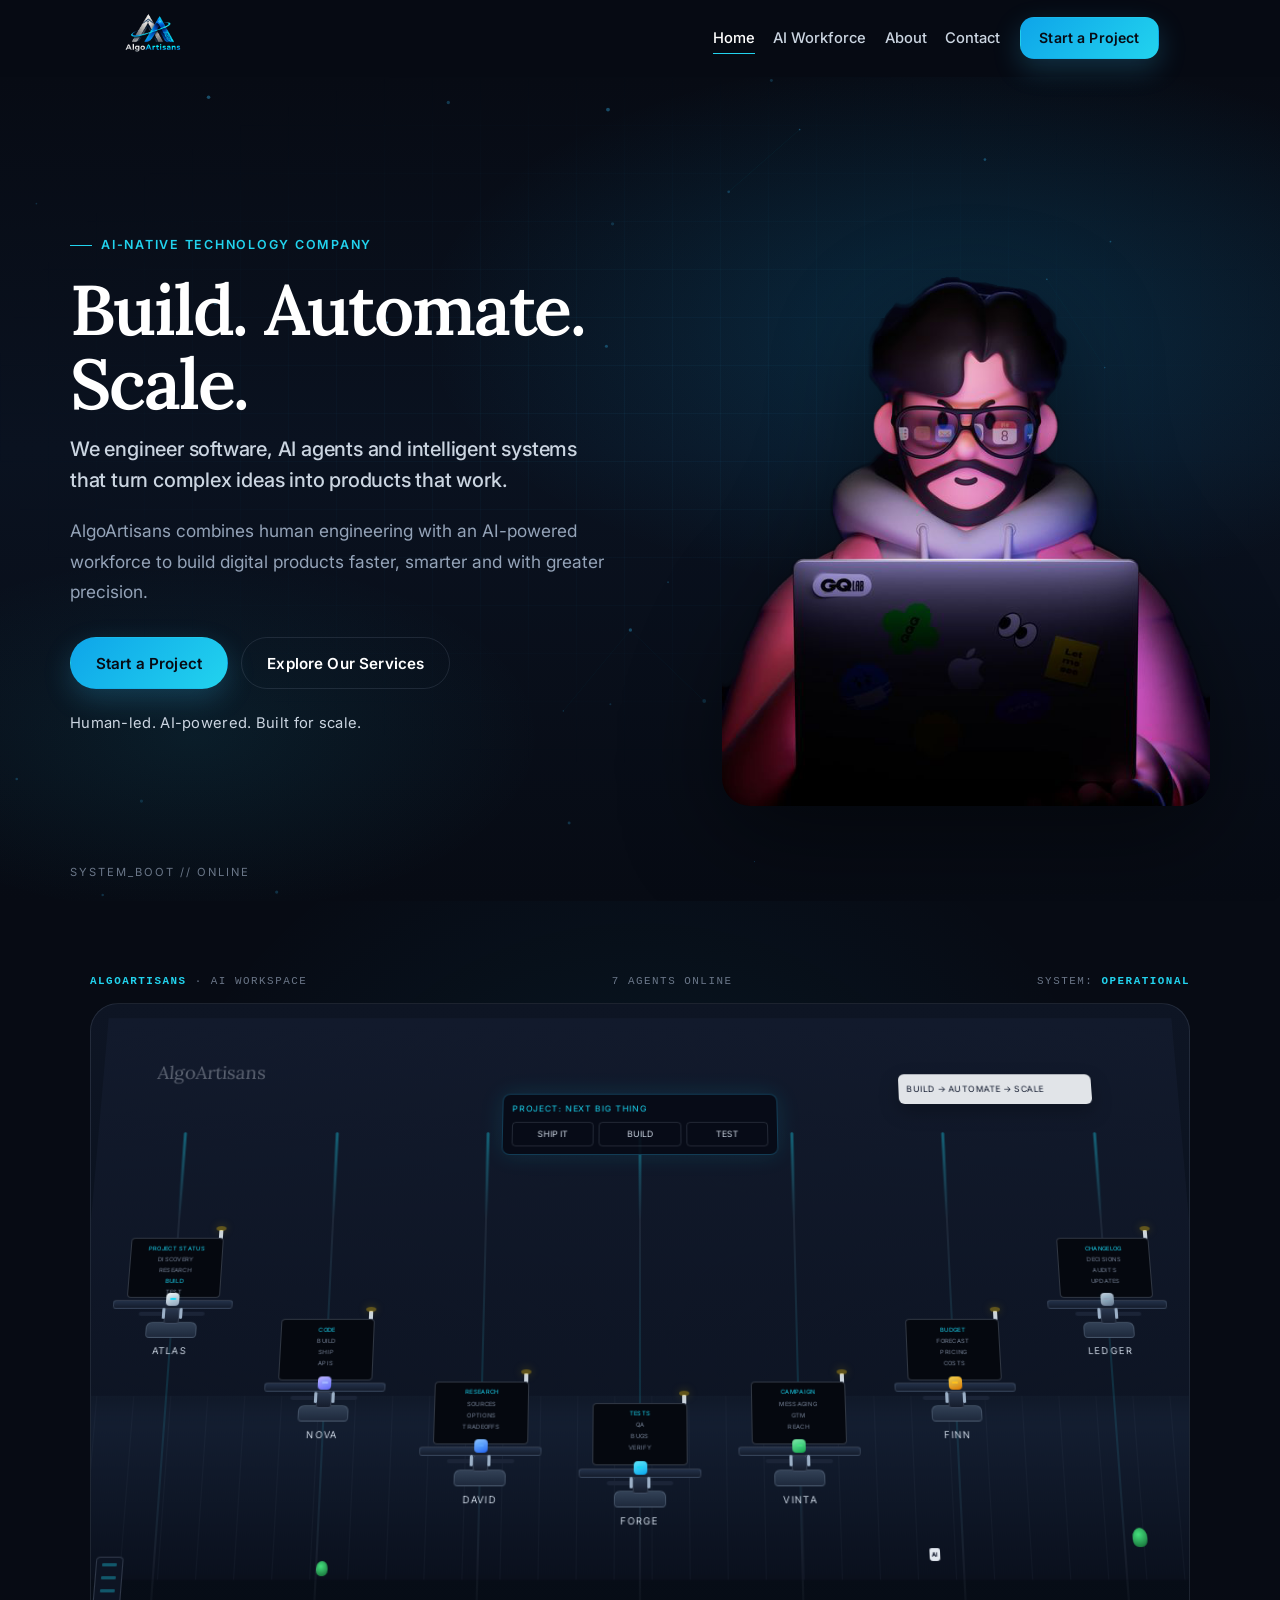
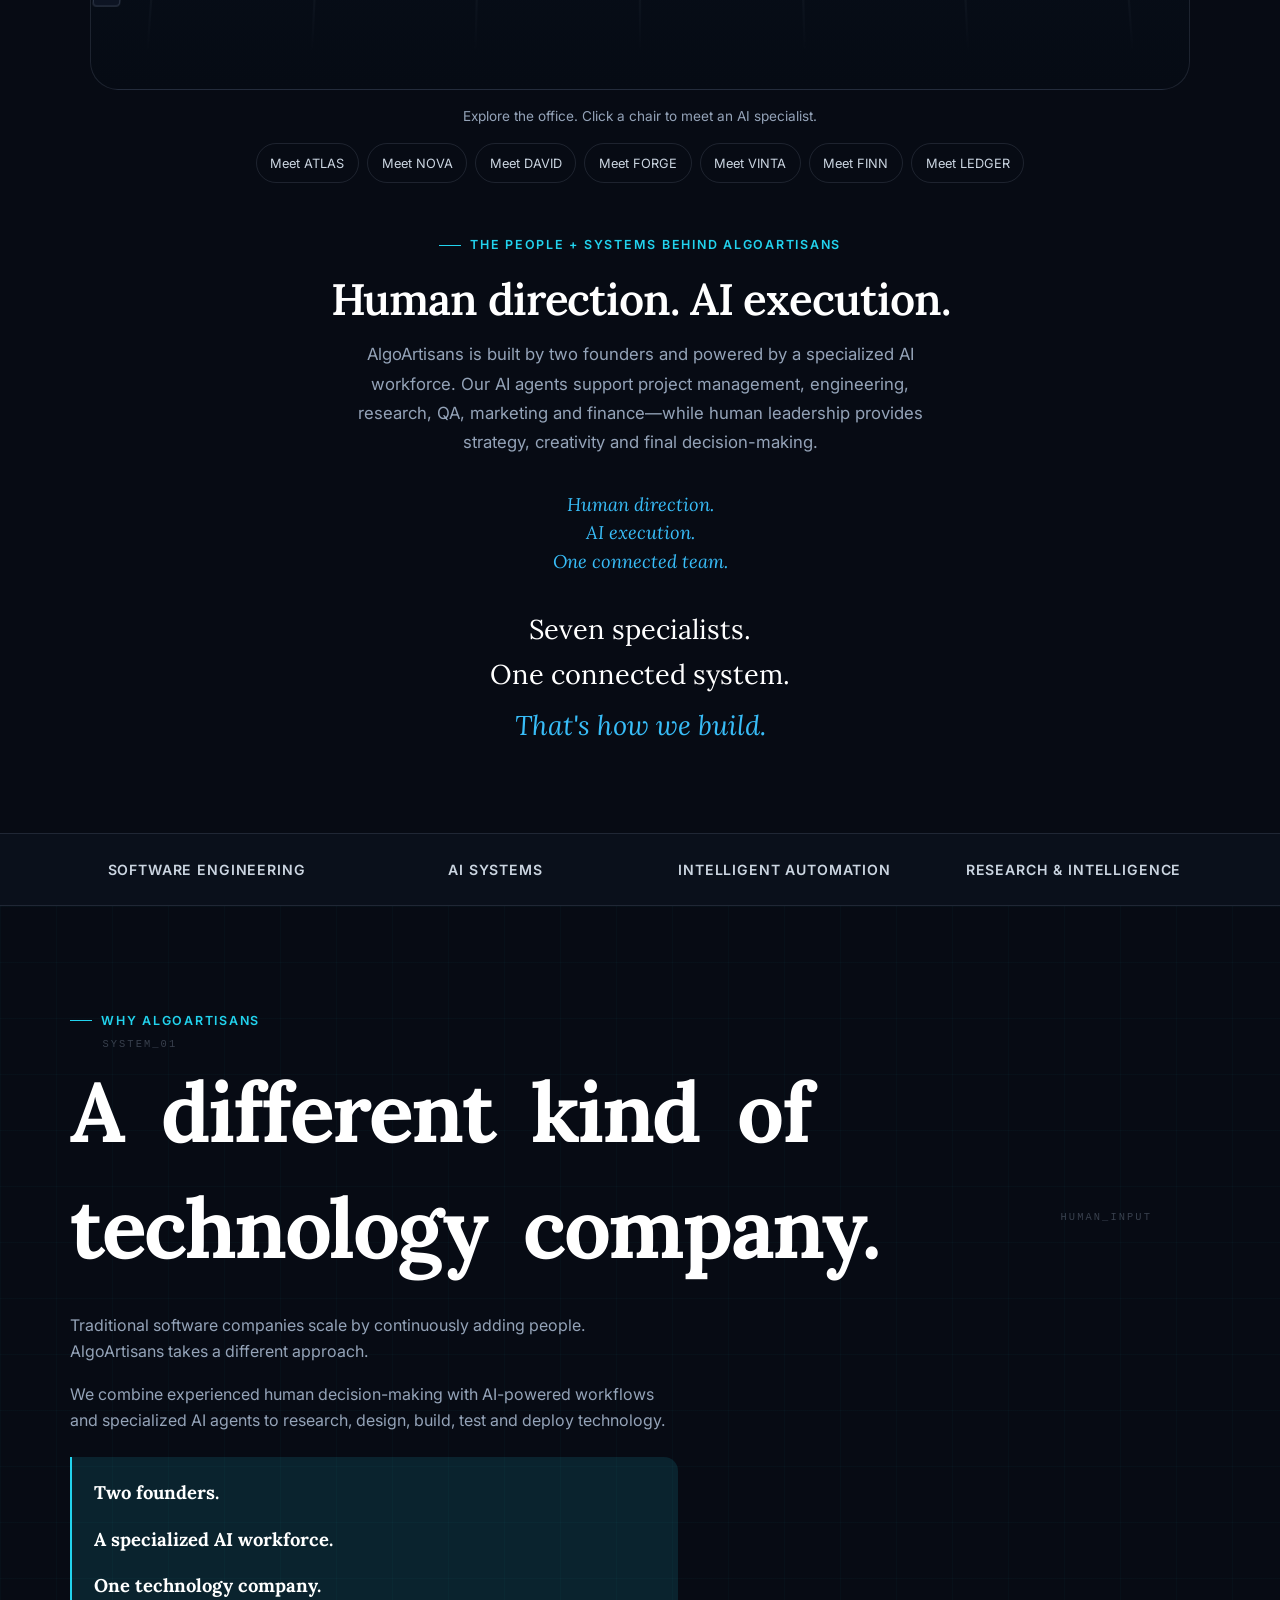
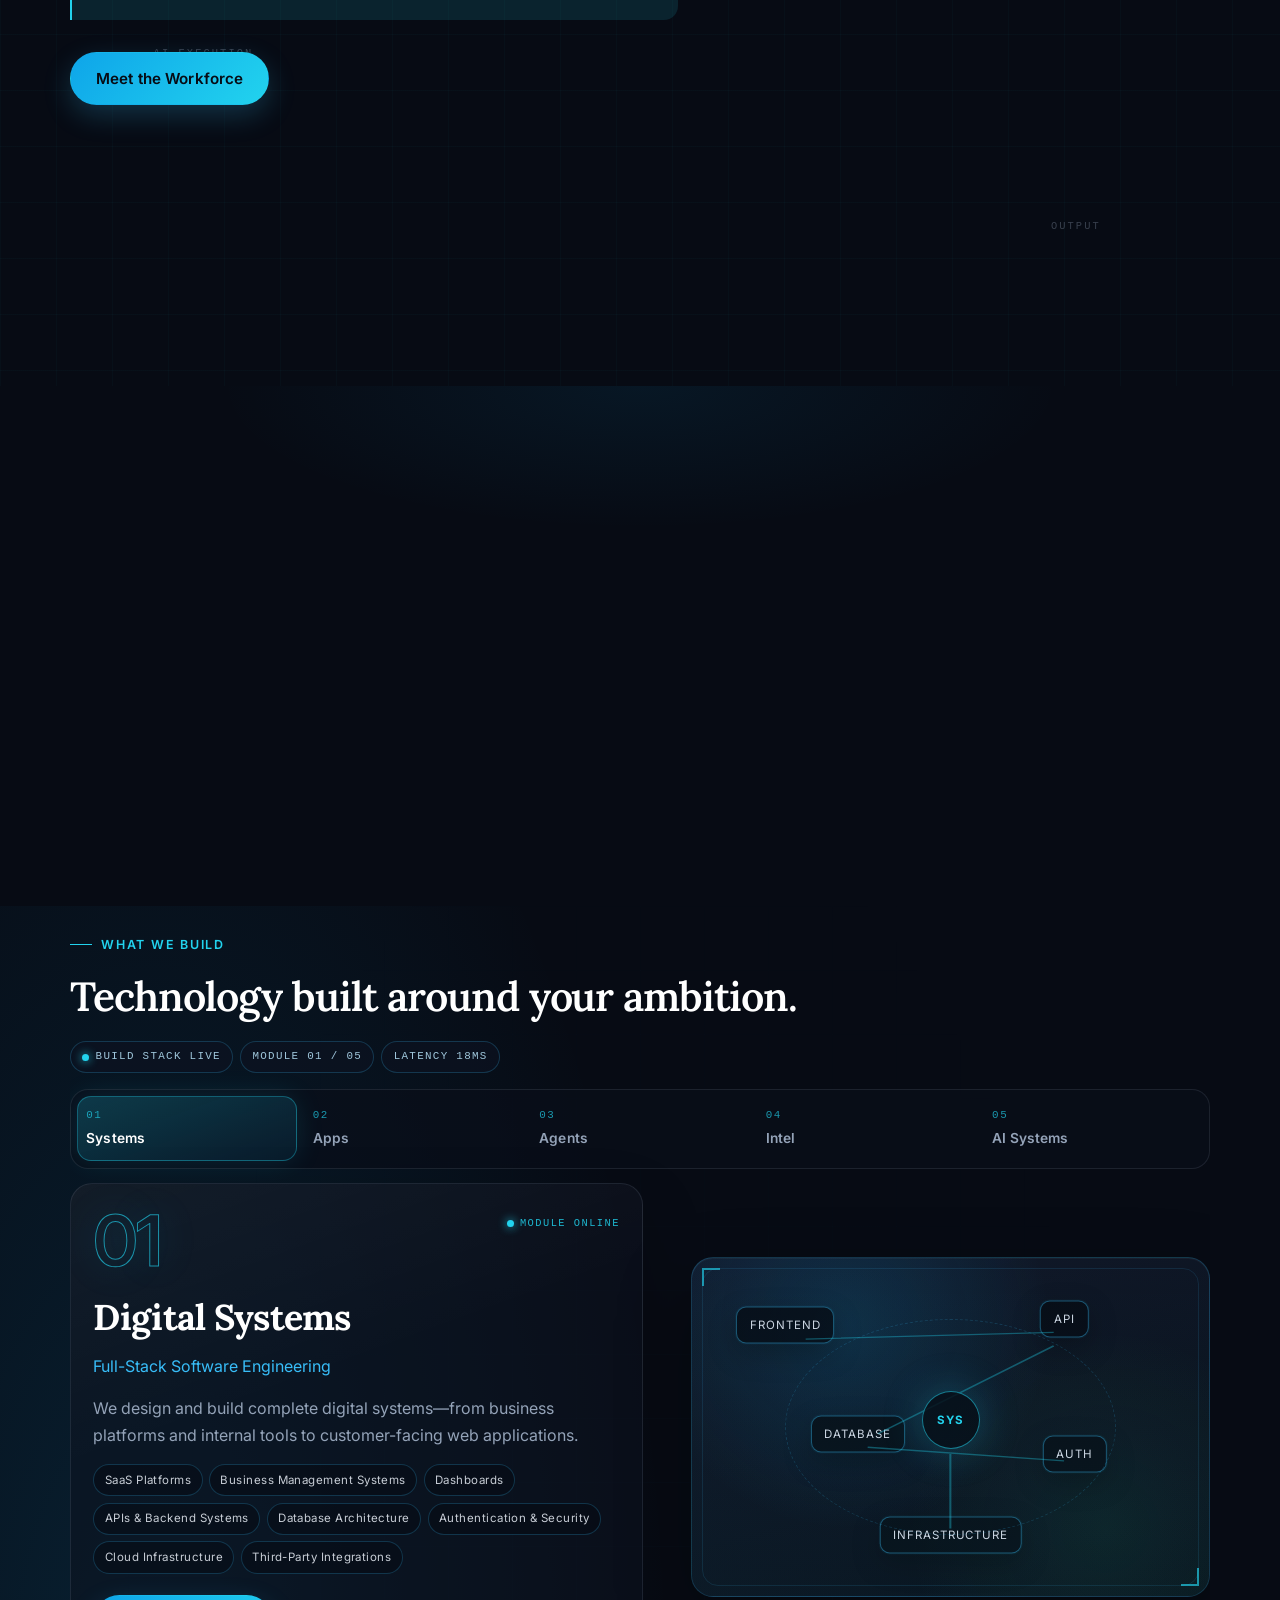
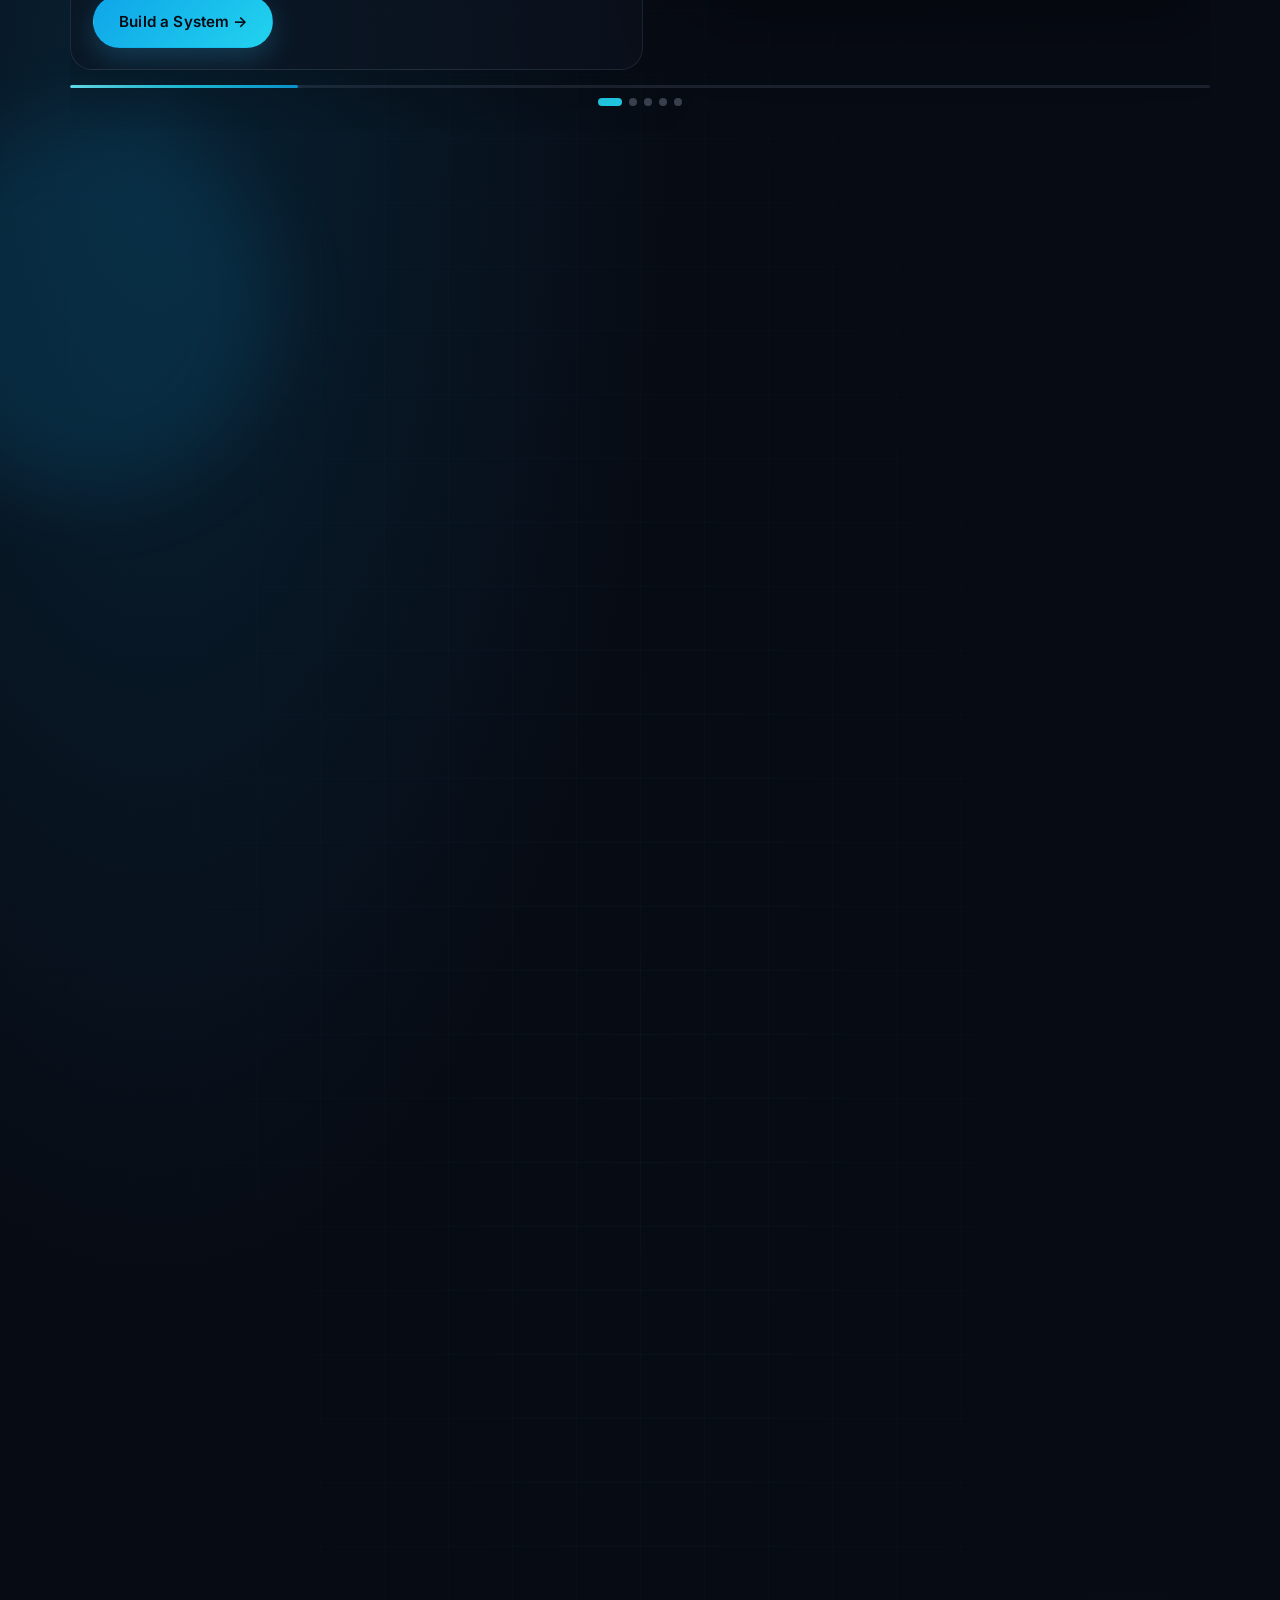
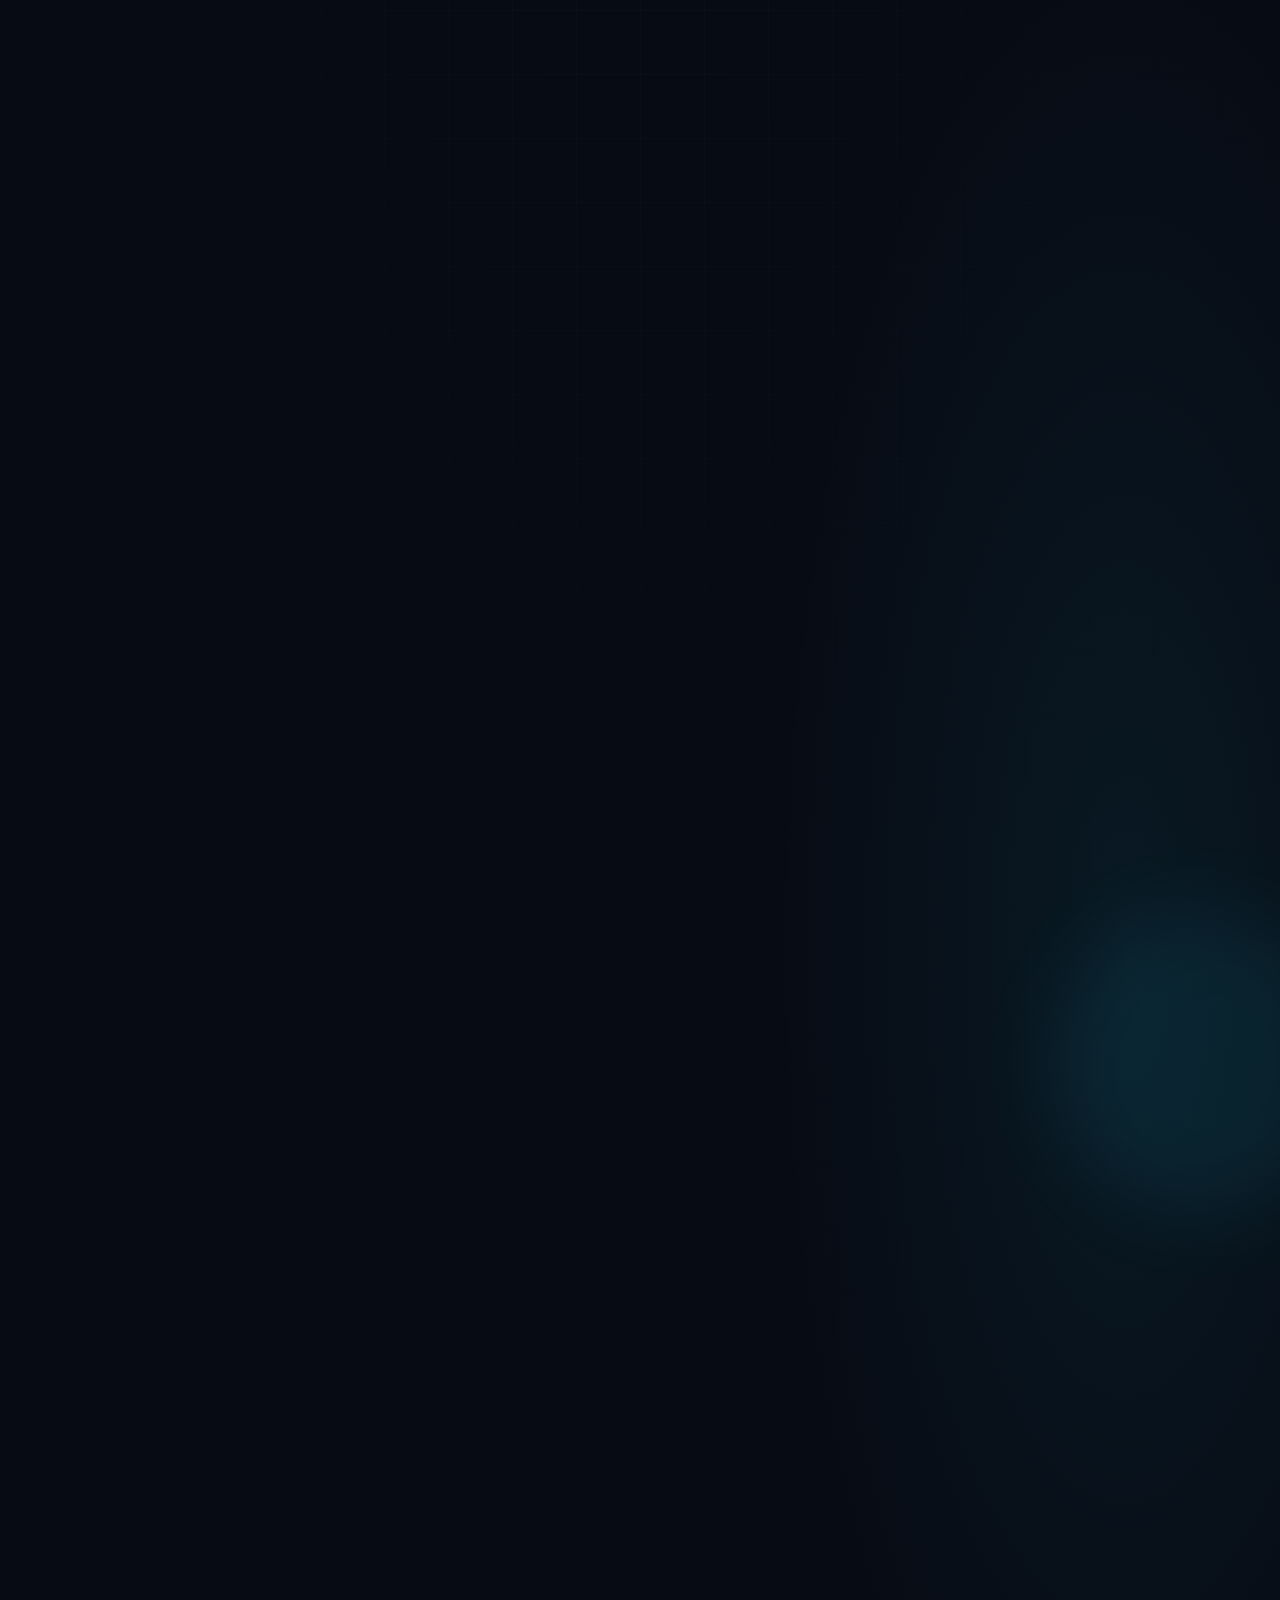
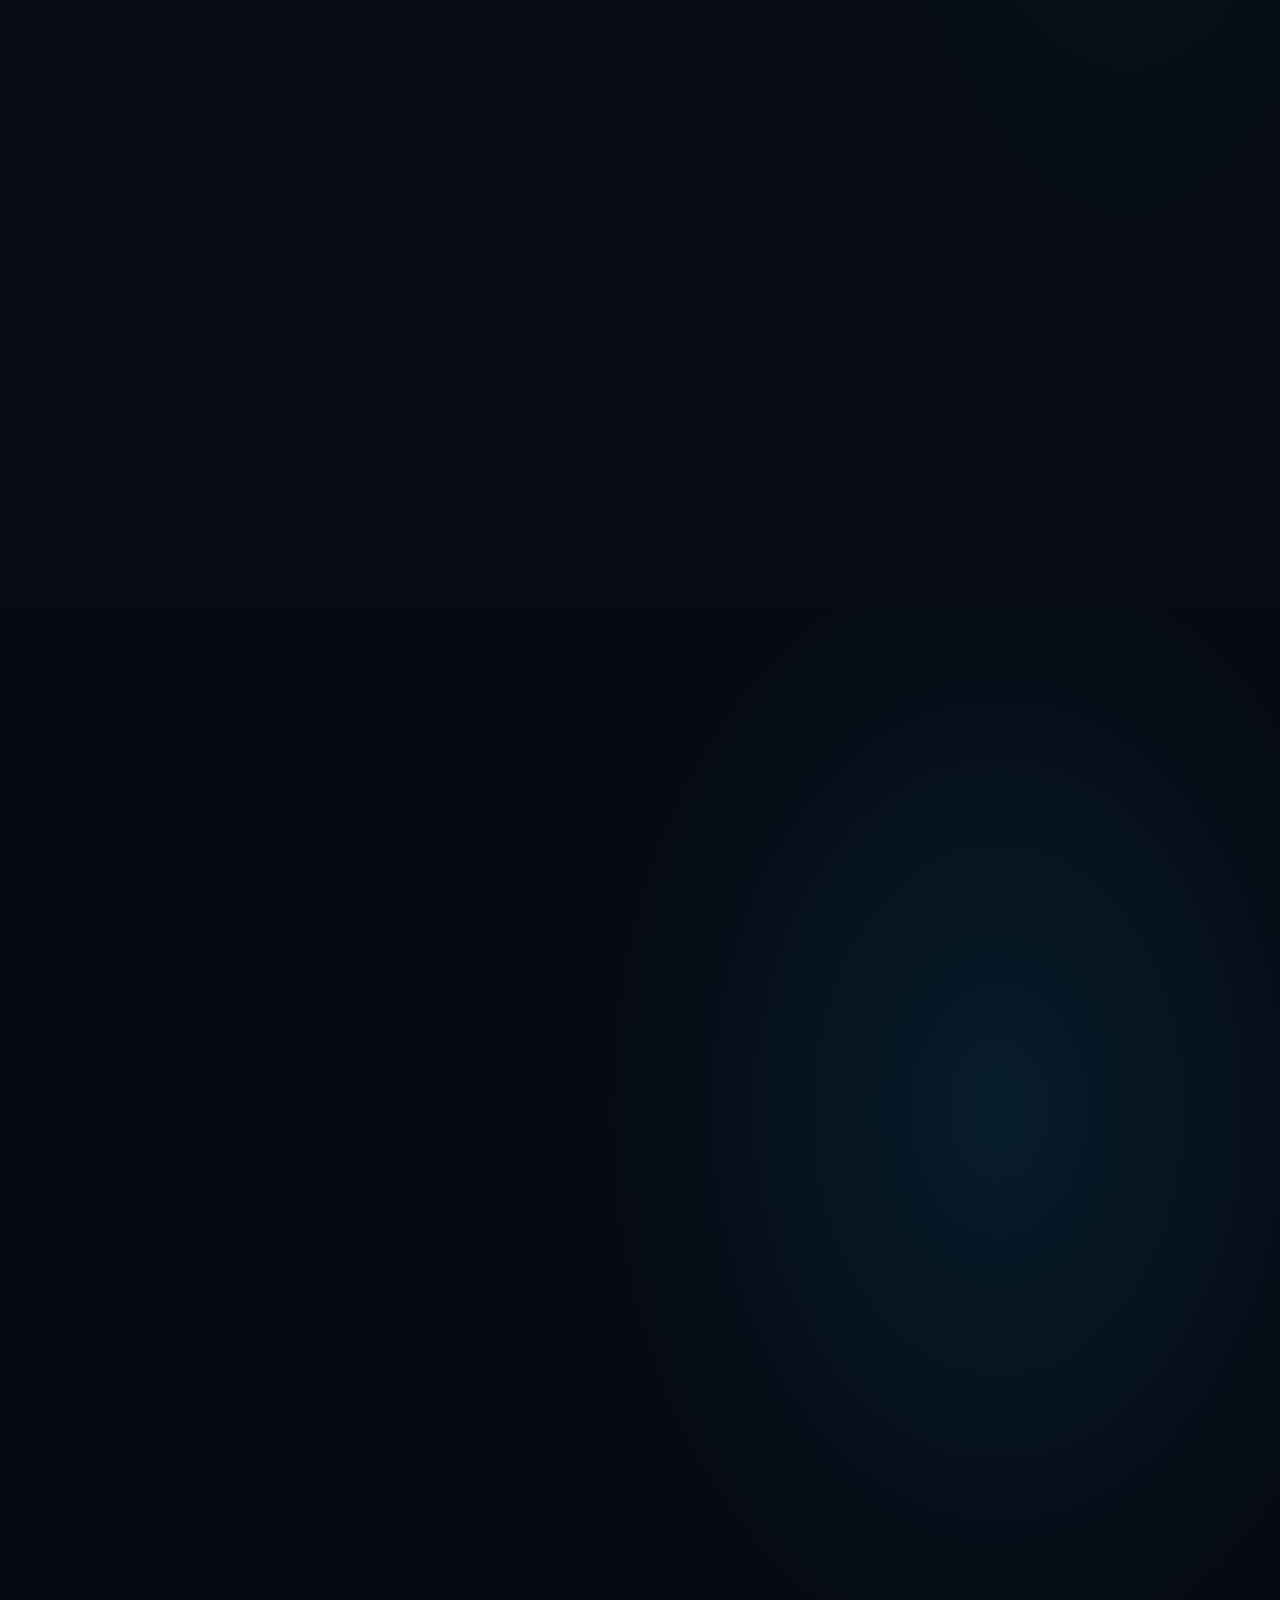
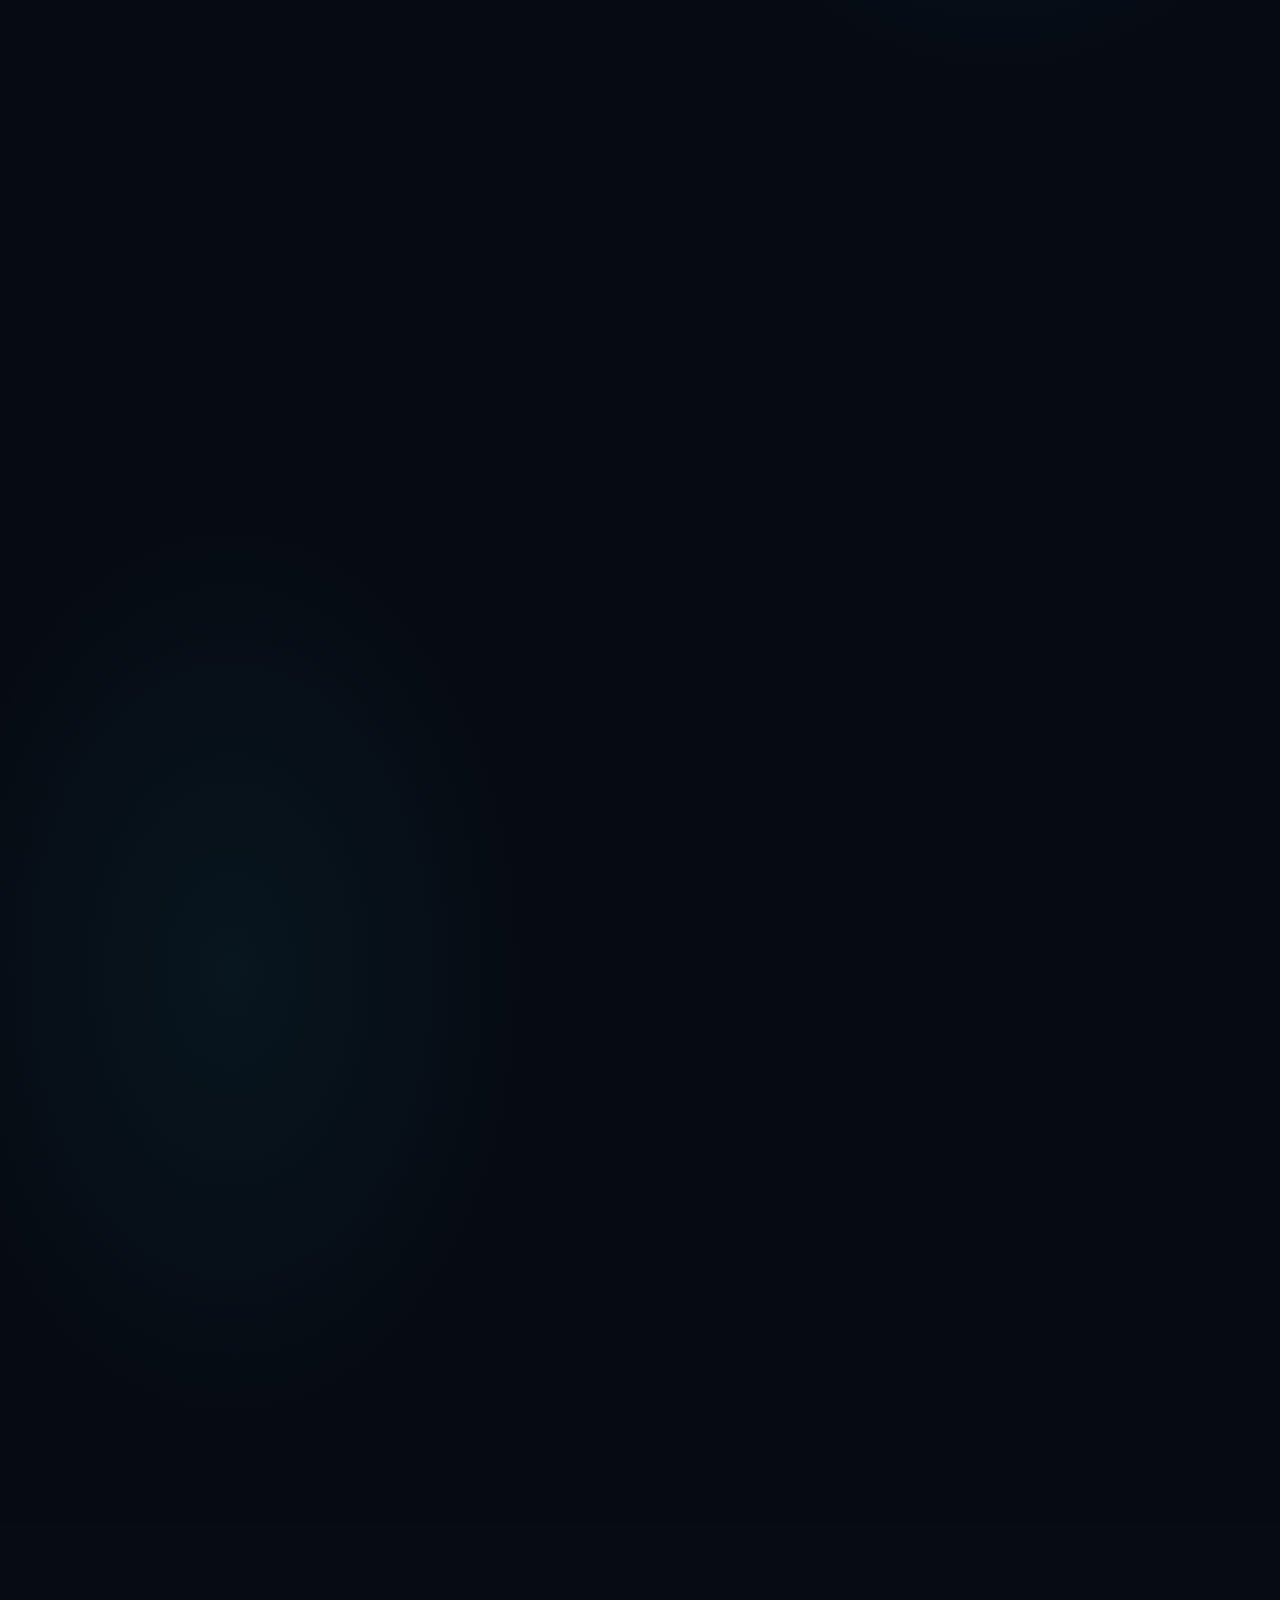
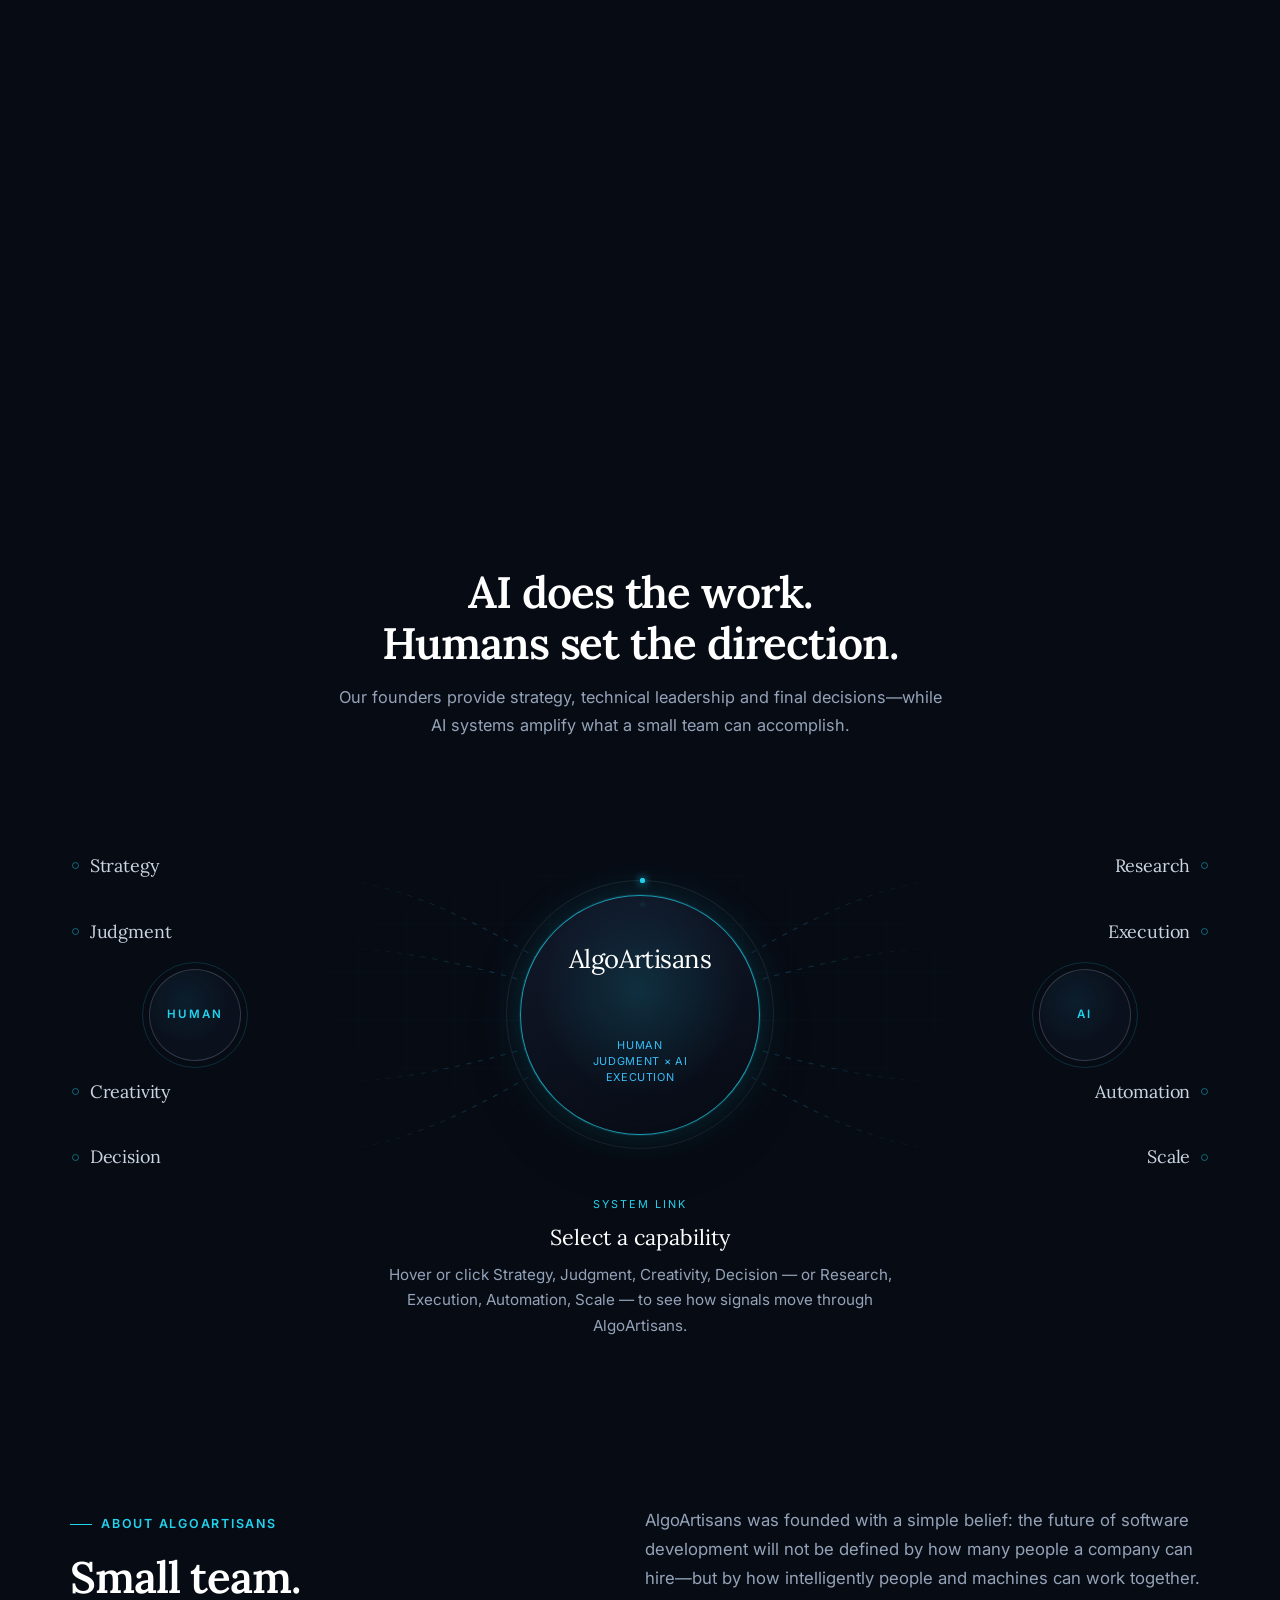
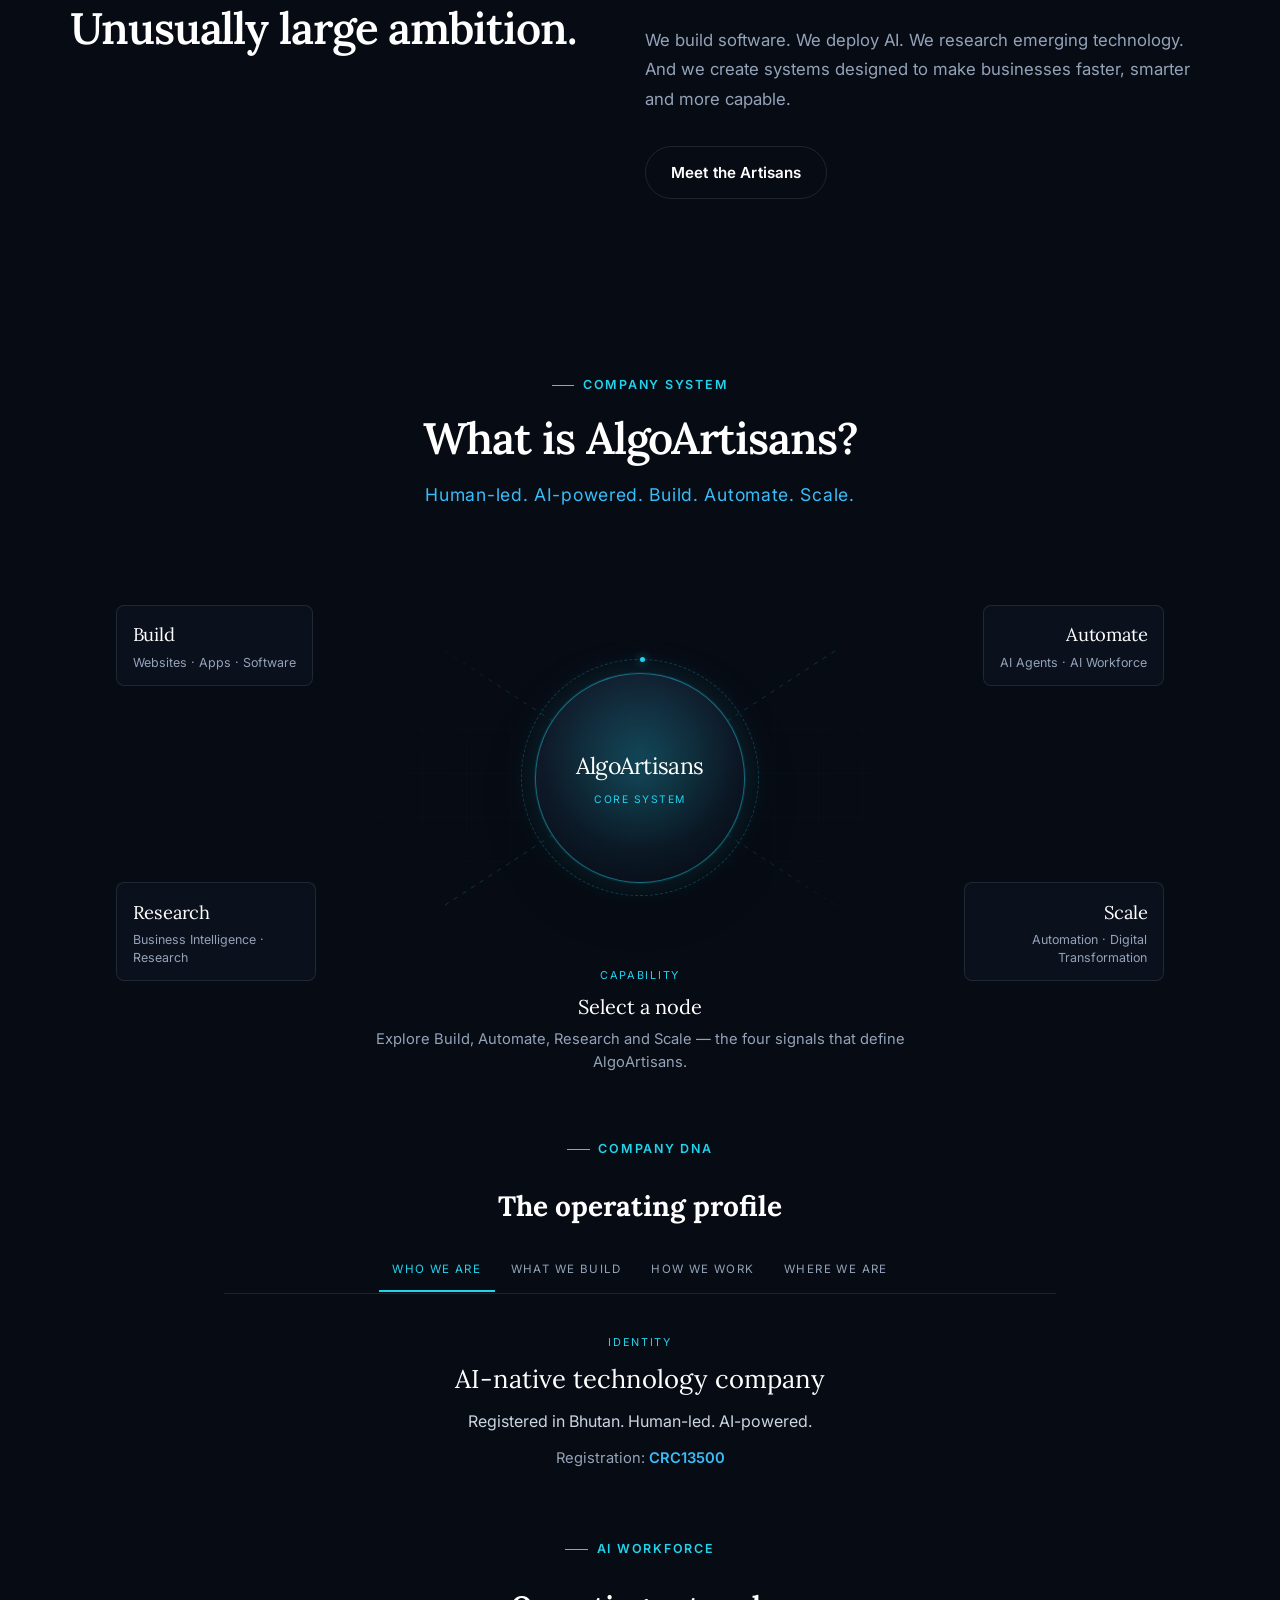
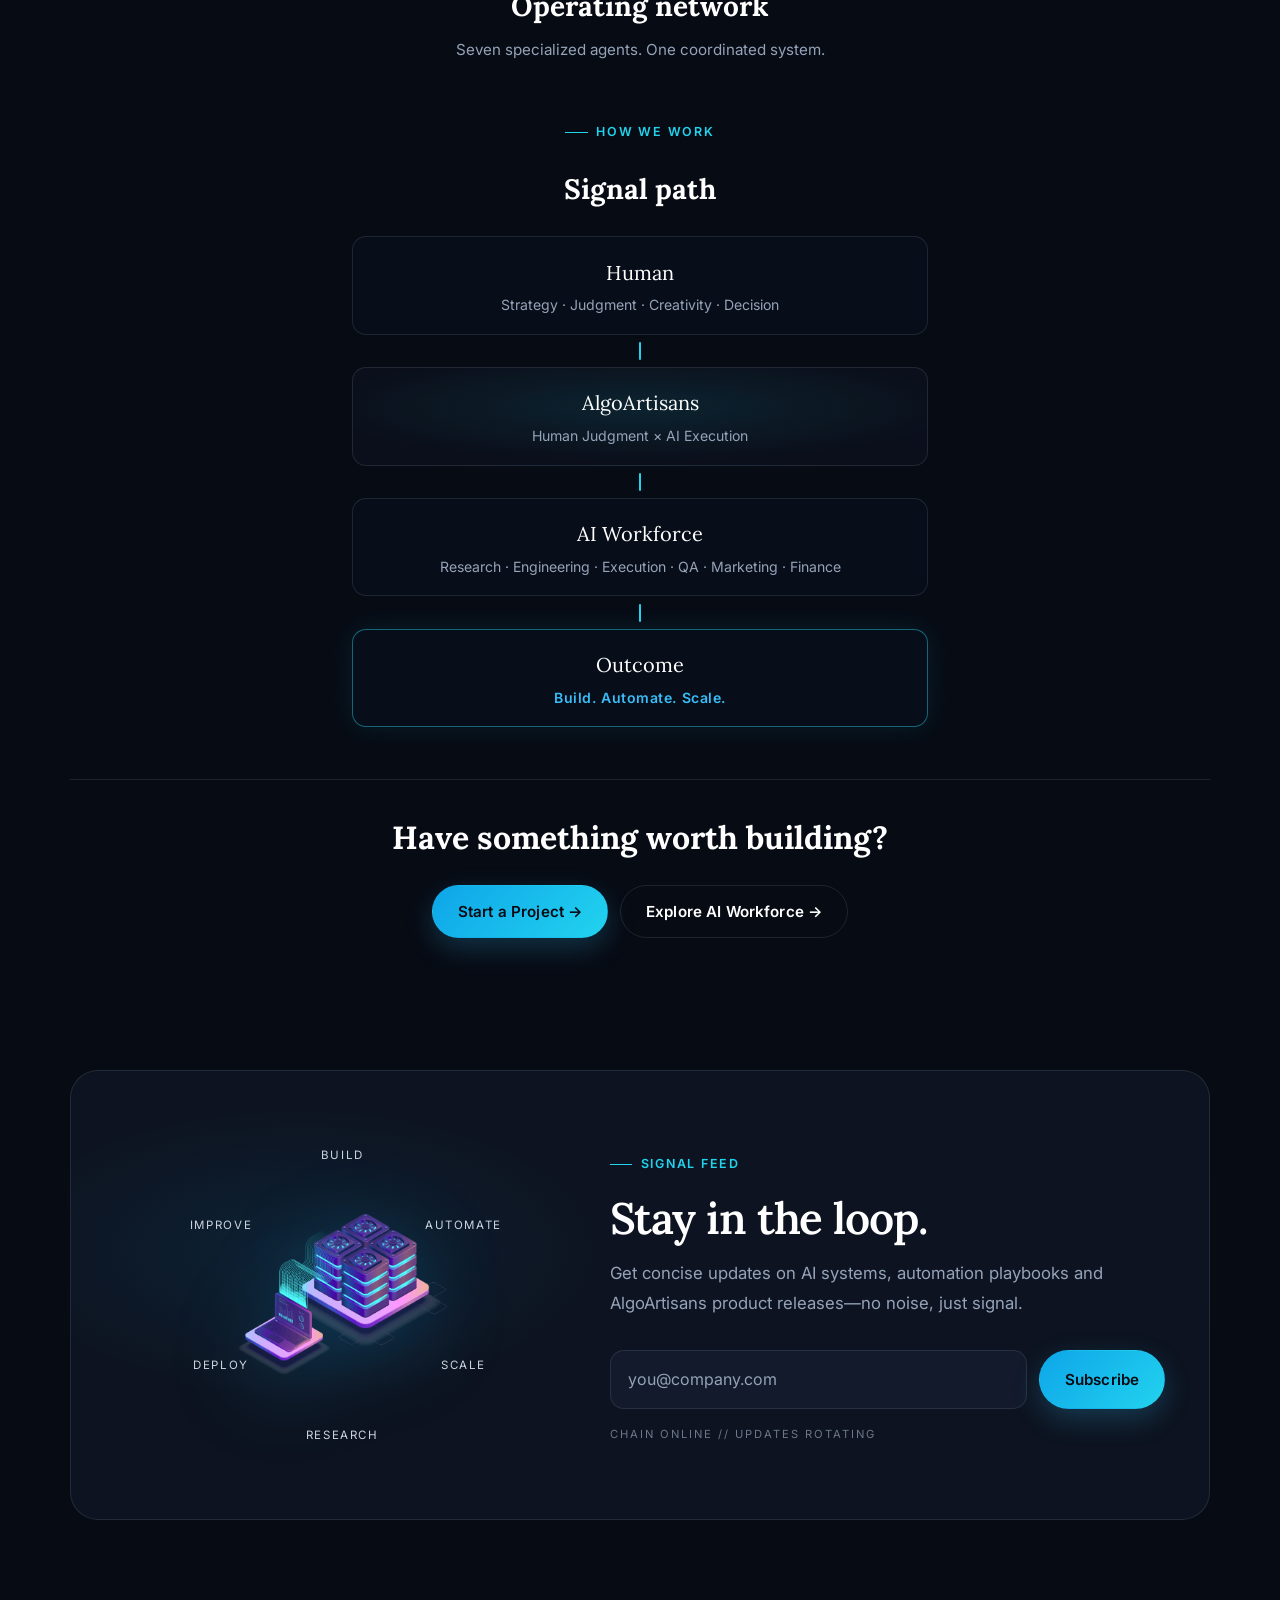
==== commit 32ac9524: "Improve mobile partners and AI Workspace, add favicons, update Bhutan phone. Contain partner logos o" ====
--- a/index.html
+++ b/index.html
@@ -26,8 +26,11 @@
   <meta name="twitter:description" content="AlgoArtisans — AI-native software company. Build. Automate. Scale.">
   <meta name="twitter:image" content="https://www.algoartisans.com/images/logo.png">
   <meta name="theme-color" content="#070b14">
-  <link rel="shortcut icon" href="/images/logo.png">
-  <link rel="apple-touch-icon" href="/images/logo.png">
+  <link rel="icon" href="/favicon.ico" sizes="any">
+  <link rel="icon" type="image/png" sizes="32x32" href="./images/favicon-32.png">
+  <link rel="icon" type="image/png" sizes="48x48" href="./images/favicon-48.png">
+  <link rel="apple-touch-icon" sizes="180x180" href="./images/apple-touch-icon.png">
+  <link rel="shortcut icon" href="/favicon.ico">
   <link rel="preload" as="image" href="./img/fh-2x.png" imagesrcset="./img/fh-hq.png 563w, ./img/fh-2x.png 1126w" imagesizes="(max-width: 899px) min(88vw, 340px), min(40vw, 560px)">
   <link rel="preconnect" href="https://fonts.googleapis.com">
   <link rel="preconnect" href="https://fonts.gstatic.com" crossorigin>
@@ -86,7 +89,7 @@
     "contactPoint": [{
       "@type": "ContactPoint",
       "email": "algoartisans@gmail.com",
-      "telephone": "+975-77222816",
+      "telephone": "+975-77913778",
       "contactType": "sales",
       "areaServed": ["BT", "IN", "TH", "Worldwide"],
       "availableLanguage": ["English"]
@@ -295,6 +298,7 @@
               <div class="meet-bay meet-bay--finn" aria-hidden="true"></div>
               <div class="meet-bay meet-bay--ledger" aria-hidden="true"></div>
 
+              <div class="meet-agents-rail" id="meetAgentsRail">
               <button type="button" class="meet-desk meet-desk--atlas is-working is-mobile-active" data-agent="atlas" data-cursor="VIEW" aria-label="Meet Atlas">
                 <span class="meet-hover-label">MEET ATLAS →</span>
                 <span class="meet-lamp" aria-hidden="true"></span>
@@ -372,6 +376,7 @@
                 <div class="meet-chair"></div>
                 <span class="meet-nameplate">LEDGER</span>
               </button>
+              </div>
 
             </div>
           </div>
--- a/motion.css
+++ b/motion.css
@@ -351,10 +351,11 @@
   margin: 0;
   flex: 0 0 auto;
   width: min(78vw, 280px);
-  min-height: 128px;
+  min-height: 112px;
+  max-height: 140px;
   display: grid;
   place-items: center;
-  padding: 1.15rem 1.4rem;
+  padding: 1rem 1.25rem;
   border-radius: 18px;
   border: 1px solid rgba(148, 163, 184, 0.16);
   background:
@@ -363,6 +364,7 @@
   backdrop-filter: blur(14px);
   -webkit-backdrop-filter: blur(14px);
   transition: border-color 0.3s ease, transform 0.35s var(--ease), box-shadow 0.35s ease;
+  overflow: hidden;
 }
 
 .partner-card:hover {
@@ -377,18 +379,20 @@
 }
 
 .partner-card img {
-  width: 100%;
+  width: auto;
+  max-width: 100%;
   height: auto;
-  max-height: 88px;
+  max-height: 72px;
   object-fit: contain;
   display: block;
+  margin: 0 auto;
 }
 
 .partner-card:nth-child(3) img,
 .partner-card:nth-child(4) img,
 .partner-card:nth-child(7) img,
 .partner-card:nth-child(8) img {
-  max-height: 108px;
+  max-height: 84px;
 }
 
 @keyframes partnersMarquee {
--- a/meet-office.css
+++ b/meet-office.css
@@ -738,6 +738,18 @@
   font-style: italic;
 }
 
+/* Agents rail — absolute stage on desktop, carousel on mobile */
+.meet-agents-rail {
+  position: absolute;
+  inset: 0;
+  z-index: 5;
+  pointer-events: none;
+}
+
+.meet-agents-rail .meet-desk {
+  pointer-events: auto;
+}
+
 /* Mobile */
 .meet-mobile-nav {
   display: none;
@@ -745,52 +757,222 @@
 
 @media (max-width: 899px) {
   .meet-office {
-    padding: 3.25rem 0 4rem;
+    padding: 2.75rem 0 3.25rem;
+    overflow-x: hidden;
+  }
+
+  .meet-office__intro {
+    width: min(92%, 640px);
+    margin: 0 auto 1.35rem;
+    text-align: left;
+  }
+
+  .meet-office__intro .sectionHeader {
+    margin-inline: 0;
+  }
+
+  .meet-office__support {
+    margin-left: 0;
+    margin-right: 0;
+  }
+
+  .meet-stage {
+    width: min(94%, 640px);
+  }
+
+  .meet-hud {
+    display: grid;
+    grid-template-columns: 1fr;
+    gap: 0.35rem;
+    font-size: 0.58rem;
+    letter-spacing: 0.1em;
+    margin-bottom: 0.65rem;
+  }
+
+  .meet-hud span:nth-child(2) {
+    opacity: 0.75;
   }
 
   .meet-viewport {
     aspect-ratio: auto;
-    min-height: 460px;
+    min-height: 0;
+    height: auto;
     perspective: none;
+    overflow: hidden;
+    border-radius: var(--radius-lg);
+    display: flex;
+    flex-direction: column;
+  }
+
+  .meet-camera {
+    position: relative;
+    height: auto;
+    transform: none !important;
+    will-change: auto;
   }
 
   .meet-room {
+    position: relative;
+    display: flex;
+    flex-direction: column;
+    height: auto;
+    min-height: 0;
+    transform: none !important;
+    padding-bottom: 0.5rem;
+  }
+
+  .meet-wall {
+    position: relative;
+    inset: auto;
+    display: flex;
+    align-items: center;
+    justify-content: space-between;
+    gap: 0.65rem;
+    padding: 0.85rem 0.85rem 0.55rem;
+    min-height: 0;
+    background: transparent;
+  }
+
+  .meet-wall__brand {
+    position: relative;
+    top: auto;
+    left: auto;
+    font-size: 1.05rem;
+    color: rgba(232, 238, 247, 0.7);
+  }
+
+  .meet-whiteboard {
+    position: static;
+    top: auto;
+    right: auto;
+    width: auto;
+    min-width: 0;
     transform: none;
-  }
-
-  .meet-floor {
-    transform: none;
-    height: 55%;
-    left: 0;
-    right: 0;
-  }
-
-  .meet-wall { inset: 0 0 50% 0; }
-
-  .meet-board,
-  .meet-whiteboard,
+    font-size: 0.58rem;
+    padding: 0.45rem 0.7rem;
+    letter-spacing: 0.06em;
+    white-space: nowrap;
+    flex-shrink: 0;
+  }
+
+  .meet-floor,
   .meet-server,
   .meet-plant,
   .meet-cup,
-  .meet-bay {
+  .meet-bay,
+  .meet-packet {
+    display: none !important;
+  }
+
+  .meet-board {
+    position: relative;
+    left: auto;
+    top: auto;
+    right: auto;
+    transform: none;
+    width: auto;
+    margin: 0 0.85rem 0.65rem;
+    padding: 0.7rem 0.75rem;
+  }
+
+  .meet-board__title {
+    font-size: 0.62rem;
+  }
+
+  .meet-board__cols {
+    gap: 0.35rem;
+  }
+
+  .meet-board__cols div {
+    font-size: 0.58rem;
+    padding: 0.35rem 0.4rem;
+  }
+
+  /* Horizontal agent carousel */
+  .meet-agents-rail {
+    position: relative;
+    inset: auto;
+    display: flex;
+    align-items: stretch;
+    gap: 0.65rem;
+    width: 100%;
+    max-width: 100%;
+    padding: 0.35rem 0.85rem 1rem;
+    overflow-x: auto;
+    overflow-y: hidden;
+    scroll-snap-type: x mandatory;
+    -webkit-overflow-scrolling: touch;
+    scrollbar-width: none;
+    pointer-events: auto;
+    mask-image: linear-gradient(90deg, transparent, black 4%, black 96%, transparent);
+    -webkit-mask-image: linear-gradient(90deg, transparent, black 4%, black 96%, transparent);
+  }
+
+  .meet-agents-rail::-webkit-scrollbar {
     display: none;
   }
 
   .meet-desk {
-    position: absolute;
-    left: 50% !important;
-    top: 42% !important;
-    width: 58%;
-    min-width: 160px;
-    transform: translateX(-50%);
-    opacity: 0;
-    pointer-events: none;
-  }
-
+    position: relative !important;
+    left: auto !important;
+    top: auto !important;
+    right: auto !important;
+    bottom: auto !important;
+    flex: 0 0 46%;
+    width: 46%;
+    min-width: 148px;
+    max-width: 180px;
+    transform: none !important;
+    opacity: 1 !important;
+    filter: none !important;
+    scroll-snap-align: center;
+    padding: 0.65rem 0.5rem 0.55rem;
+    border: 1px solid var(--navy-border);
+    border-radius: 14px;
+    background: rgba(13, 19, 32, 0.72);
+  }
+
+  .meet-desk.is-selected,
   .meet-desk.is-mobile-active {
-    opacity: 1;
-    pointer-events: auto;
-    transform: translateX(-50%) translateY(-8px) scale(1.08);
+    border-color: rgba(34, 211, 238, 0.5);
+    box-shadow: 0 0 0 1px rgba(34, 211, 238, 0.12), 0 12px 28px rgba(0, 0, 0, 0.25);
+    transform: none !important;
+  }
+
+  .meet-room.is-dimmed .meet-desk:not(.is-selected) {
+    opacity: 0.55 !important;
+    filter: none !important;
+  }
+
+  .meet-hover-label {
+    display: none;
+  }
+
+  .meet-monitor {
+    width: 88%;
+    aspect-ratio: 5 / 3.6;
+  }
+
+  .meet-screen {
+    font-size: 0.48rem;
+    padding: 0.35rem;
+    gap: 0.12rem;
+  }
+
+  .meet-agent {
+    bottom: 24%;
+    width: 28px;
+    height: 40px;
+  }
+
+  .meet-nameplate {
+    font-size: 0.68rem;
+    margin-top: 0.45rem;
+    color: var(--white);
+  }
+
+  .meet-lamp {
+    display: none;
   }
 
   .meet-dialog {
@@ -798,29 +980,89 @@
     right: auto;
     bottom: auto;
     width: 100%;
-    margin-top: 0.85rem;
+    margin: 0;
+    border-radius: 0;
+    border-left: 0;
+    border-right: 0;
+    border-bottom: 0;
+    transform: none;
+    opacity: 0;
+    max-height: 0;
+    padding: 0 0.95rem;
+    overflow: hidden;
+    pointer-events: none;
+    transition: opacity 0.35s ease, max-height 0.45s var(--ease), padding 0.35s ease;
+  }
+
+  .meet-dialog.is-open {
+    opacity: 1;
+    max-height: 480px;
+    padding: 1rem 0.95rem 1.1rem;
+    pointer-events: auto;
   }
 
   .meet-mobile-nav {
-    display: grid;
-    grid-template-columns: repeat(4, minmax(0, 1fr));
-    gap: 0.35rem;
-    margin-top: 0.85rem;
+    display: flex;
+    gap: 0.4rem;
+    margin-top: 0.75rem;
+    overflow-x: auto;
+    -webkit-overflow-scrolling: touch;
+    scrollbar-width: none;
+    padding-bottom: 0.15rem;
+  }
+
+  .meet-mobile-nav::-webkit-scrollbar {
+    display: none;
   }
 
   .meet-mobile-nav button {
-    min-height: 44px;
-    border-radius: 10px;
+    flex: 0 0 auto;
+    min-height: 40px;
+    padding: 0.45rem 0.7rem;
+    border-radius: 999px;
     border: 1px solid var(--navy-border);
     background: var(--navy-elevated);
     color: var(--muted);
     font-size: 0.62rem;
-    letter-spacing: 0.06em;
+    letter-spacing: 0.08em;
+    white-space: nowrap;
   }
 
   .meet-mobile-nav button.is-active {
     color: var(--white);
-    border-color: rgba(34, 211, 238, 0.45);
+    border-color: rgba(34, 211, 238, 0.5);
+    background: rgba(34, 211, 238, 0.1);
+  }
+
+  .meet-hint {
+    font-size: 0.78rem;
+    margin-top: 0.75rem;
+    text-align: left;
+    padding-inline: 0;
+  }
+
+  .meet-hint::after {
+    content: " Swipe agents · tap to meet.";
+  }
+
+  .meet-a11y {
+    display: none;
+  }
+
+  .meet-copy {
+    width: min(92%, 640px);
+    margin-top: 1.75rem;
+    text-align: left;
+  }
+
+  .meet-copy .sectionHeader {
+    margin-inline: 0;
+  }
+
+  .meet-closer {
+    width: min(92%, 640px);
+    margin-top: 1.75rem;
+    text-align: left;
   }
 
   .meet-camera {
--- a/responsive.css
+++ b/responsive.css
@@ -129,7 +129,79 @@
   }
 
   .partners-section {
-    padding-top: 2.5rem;
+    padding: 2.5rem 0 2.75rem;
+    overflow-x: hidden;
+  }
+
+  .partners-header {
+    margin-bottom: 1.35rem;
+    text-align: left;
+  }
+
+  .partners-header .sectionHeader {
+    margin-inline: 0;
+    font-size: clamp(1.55rem, 7vw, 2rem);
+  }
+
+  .partners-support {
+    font-size: 0.92rem;
+  }
+
+  /* Stop marquee overflow — equal logo grid on phones */
+  .partners-rail {
+    overflow: visible;
+    mask-image: none;
+    -webkit-mask-image: none;
+  }
+
+  .partners-track {
+    display: grid;
+    grid-template-columns: 1fr 1fr;
+    gap: 0.65rem;
+    width: 100%;
+    max-width: 100%;
+    animation: none;
+    transform: none;
+  }
+
+  .partner-card {
+    width: 100%;
+    min-width: 0;
+    min-height: 96px;
+    height: 96px;
+    max-height: 96px;
+    padding: 0.75rem 0.85rem;
+    border-radius: 14px;
+    flex: none;
+  }
+
+  .partner-card[aria-hidden="true"] {
+    display: none;
+  }
+
+  .partner-card img {
+    width: 100%;
+    height: 100%;
+    max-height: 64px;
+    max-width: 100%;
+    object-fit: contain;
+    object-position: center;
+  }
+
+  .partner-card:nth-child(3) img,
+  .partner-card:nth-child(4) img,
+  .partner-card:nth-child(7) img,
+  .partner-card:nth-child(8) img {
+    max-height: 64px;
+  }
+
+  .partner-card--light {
+    background: rgba(248, 250, 252, 0.94);
+    padding: 0.55rem 0.65rem;
+  }
+
+  .partner-card:hover {
+    transform: none;
   }
 
   .statement-line {
@@ -193,41 +265,17 @@
 
   /* Meet office */
   .meet-office {
-    padding: 3rem 0 3.5rem;
+    padding: 2.75rem 0 3.25rem;
   }
 
   .meet-office__intro {
     width: min(92%, 640px);
-    margin-bottom: 1.5rem;
-  }
-
-  .meet-viewport {
-    min-height: 420px;
-    border-radius: var(--radius-lg);
-  }
-
-  .meet-hud {
-    font-size: 0.58rem;
-    gap: 0.4rem;
-  }
-
-  .meet-hint {
-    font-size: 0.8rem;
-    padding-inline: 0.5rem;
-  }
-
-  .meet-a11y {
-    gap: 0.4rem;
-  }
-
-  .meet-a11y button {
-    flex: 1 1 calc(50% - 0.4rem);
-    min-width: 0;
+    margin-bottom: 1.35rem;
   }
 
   .meet-copy {
     width: min(92%, 640px);
-    margin-top: 2rem;
+    margin-top: 1.75rem;
   }
 
   /* Workforce HQ */
